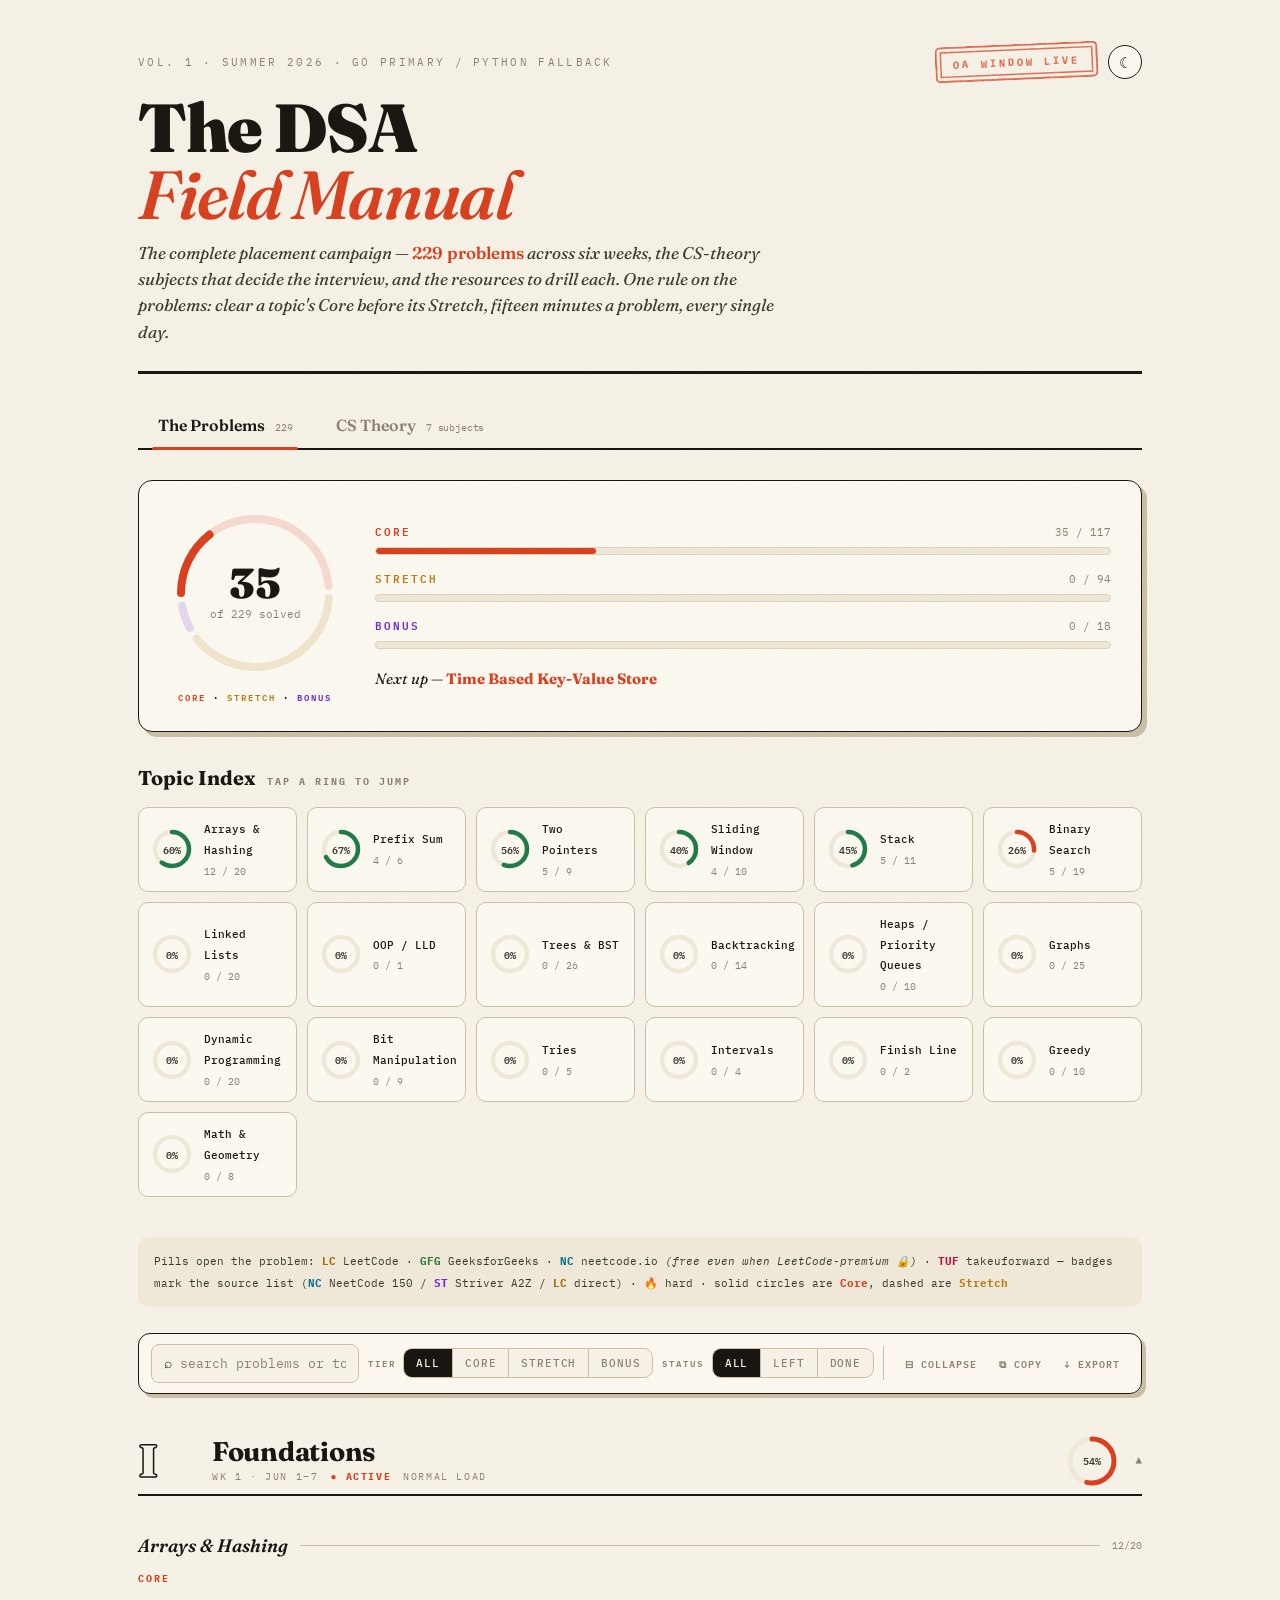
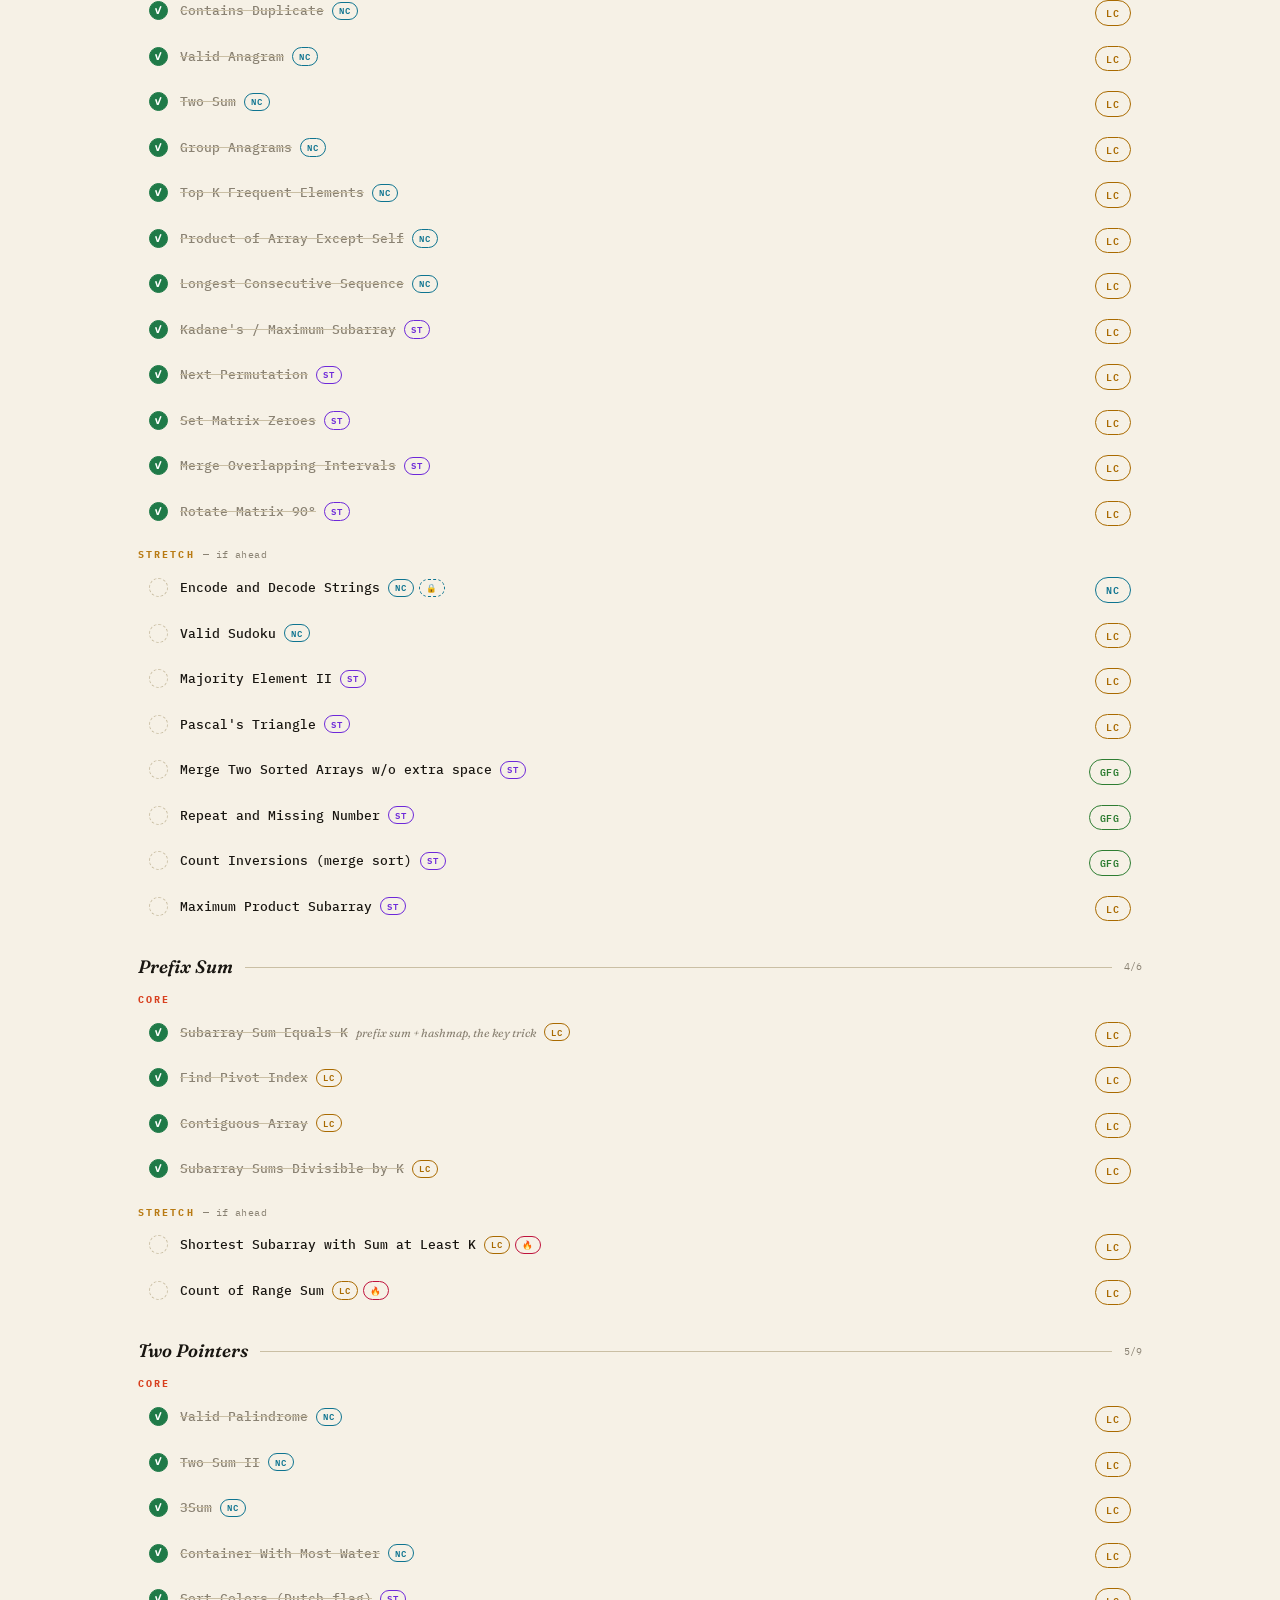
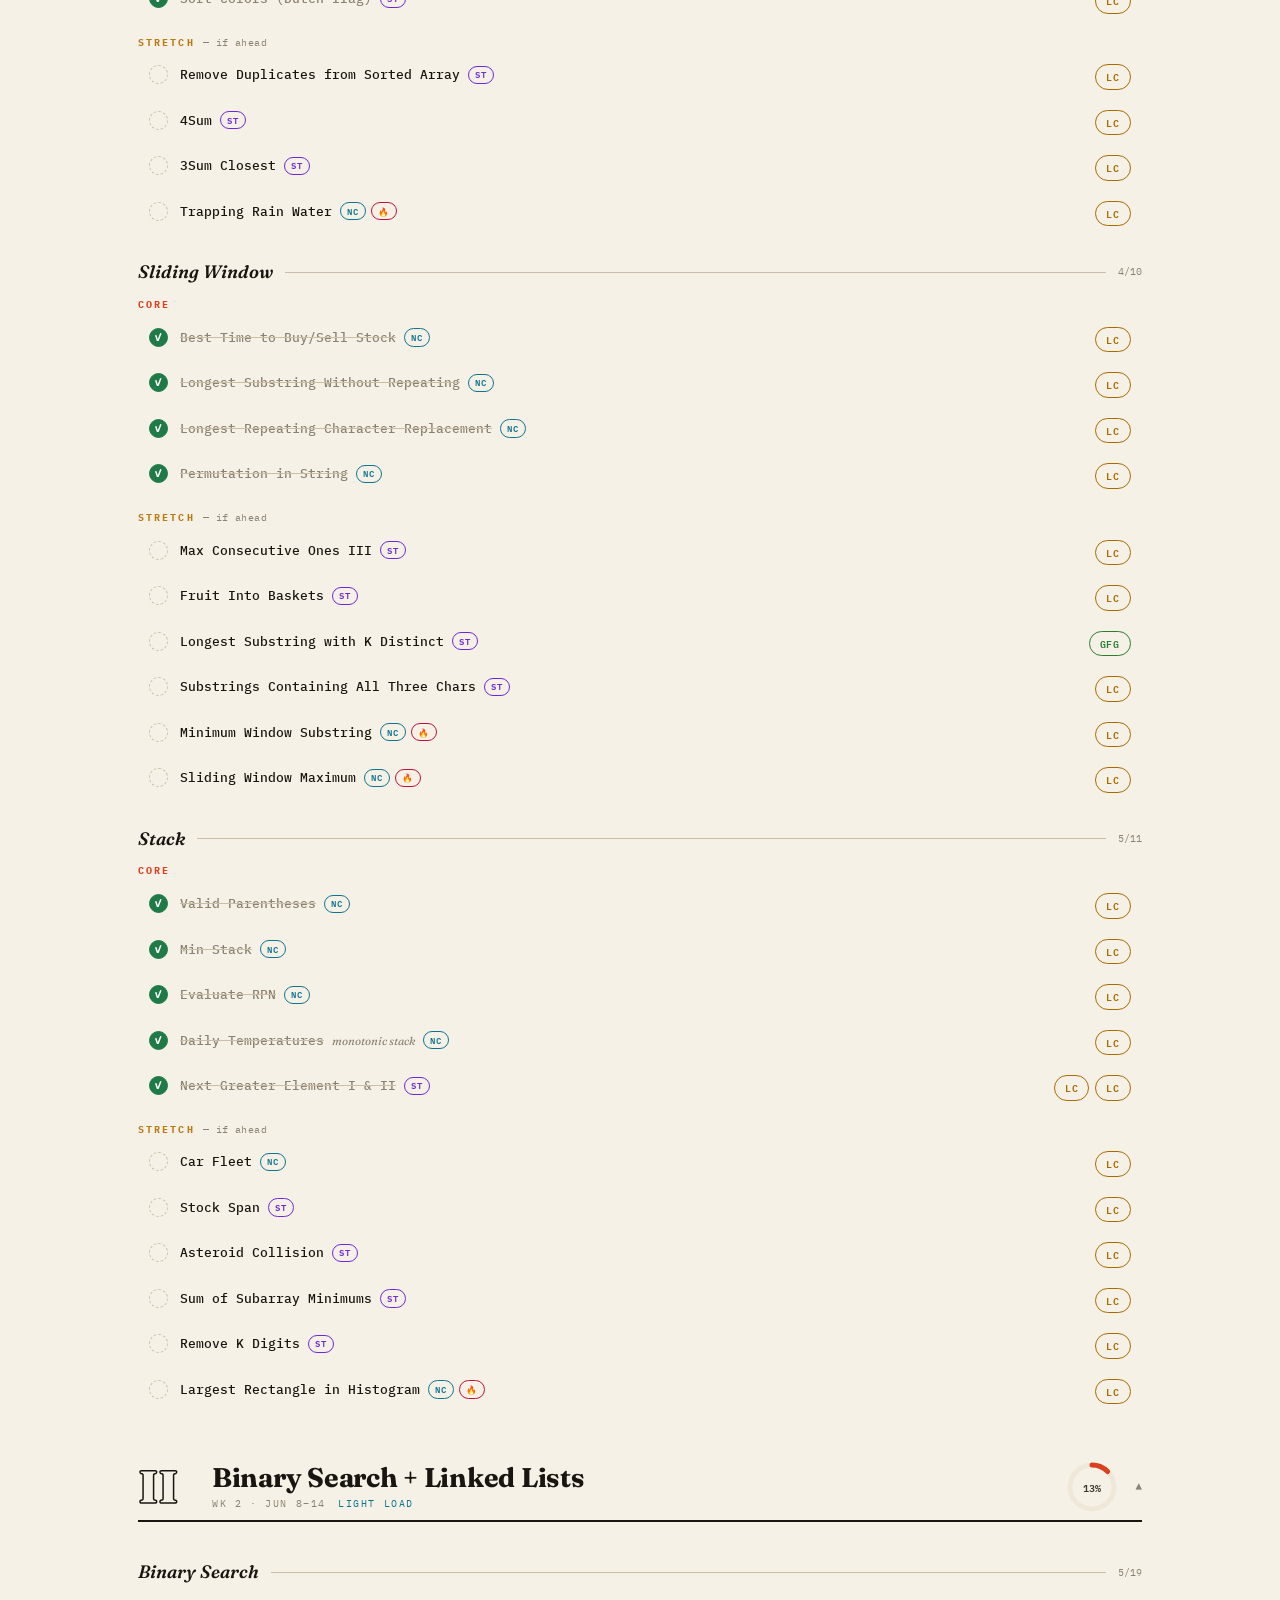
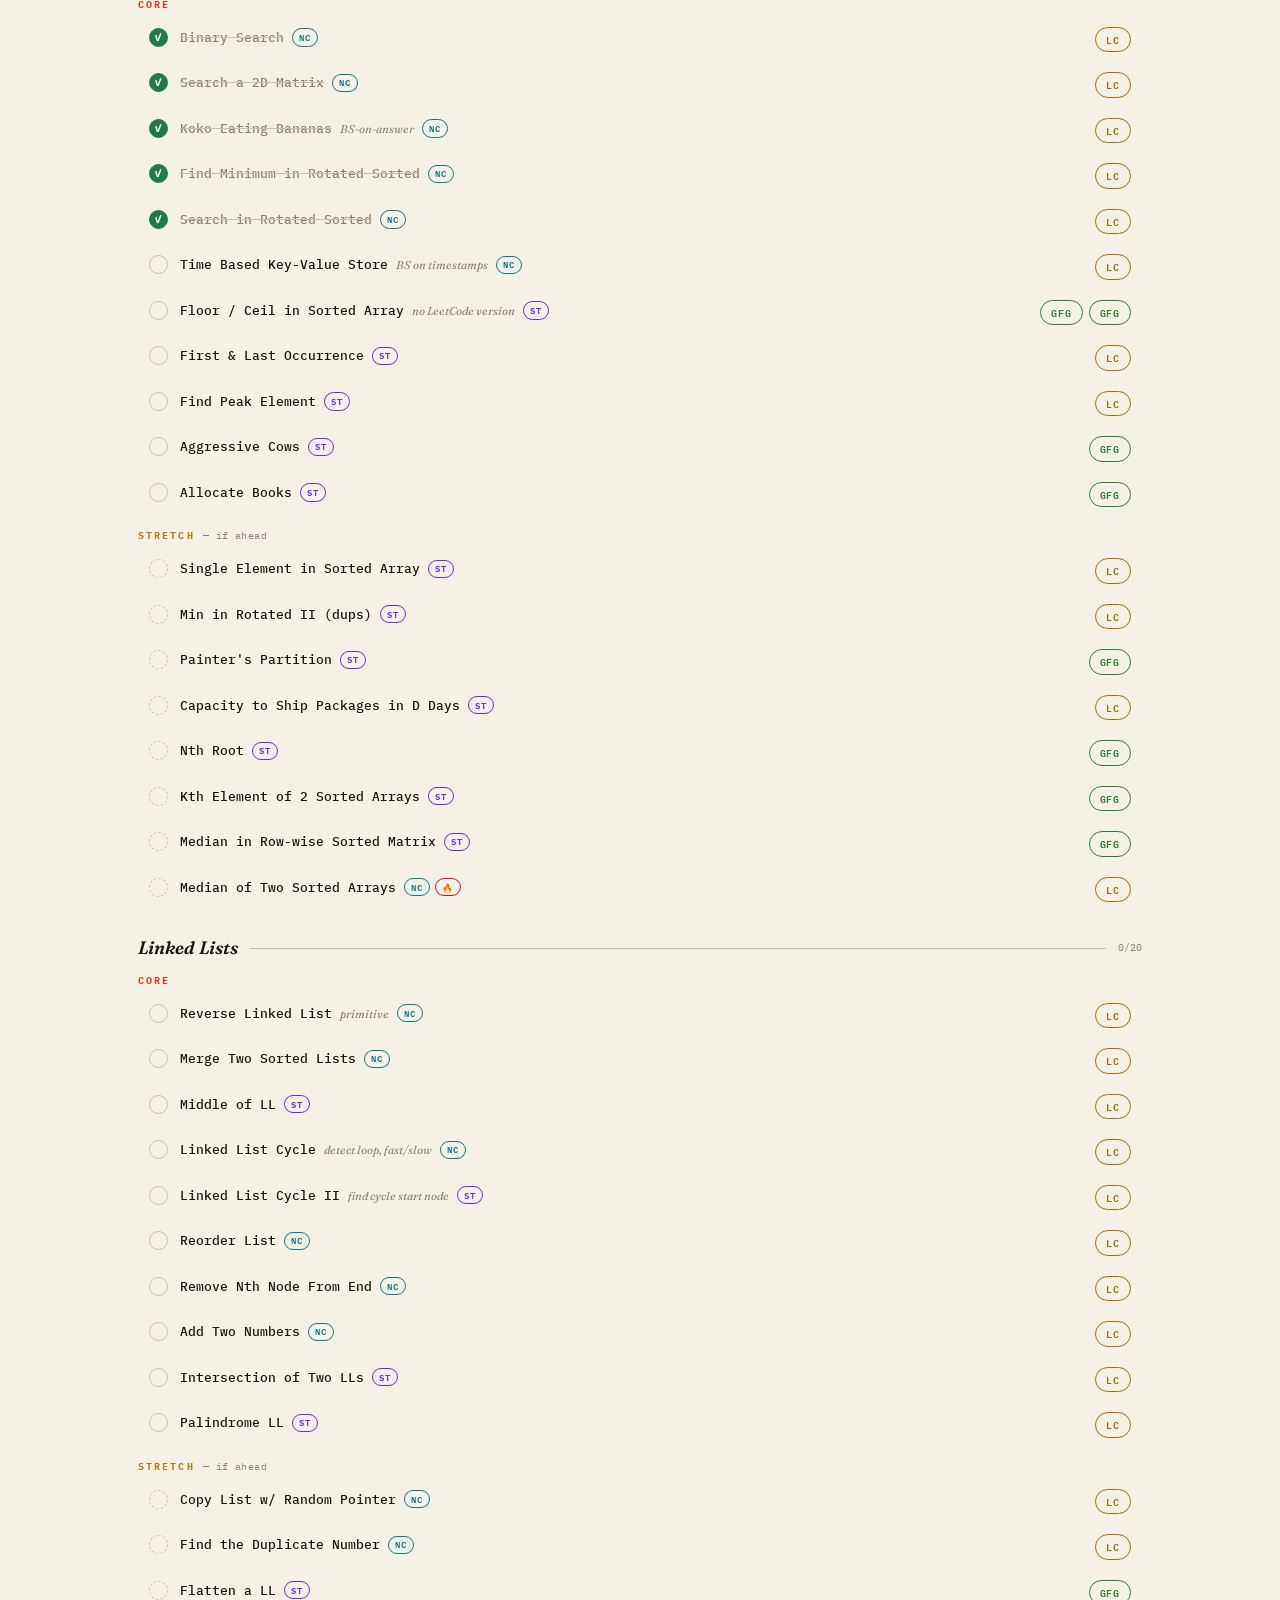
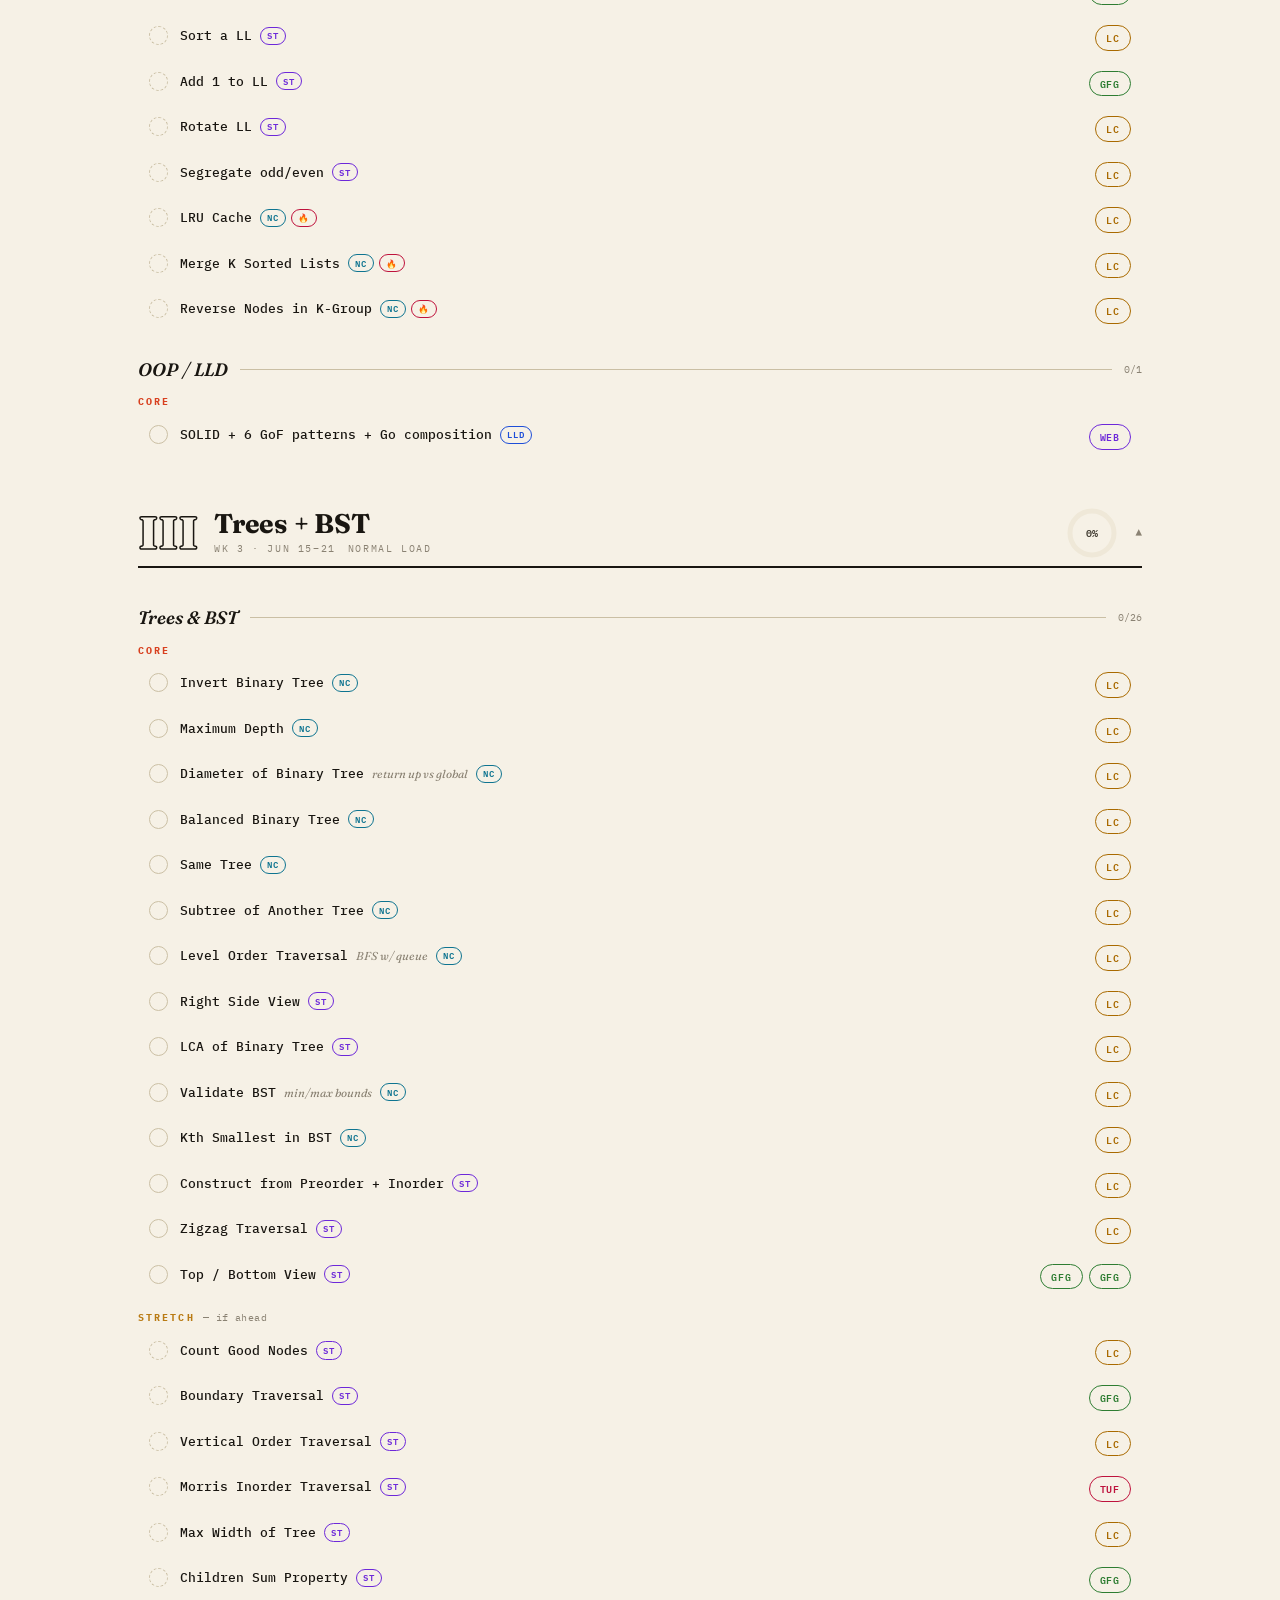
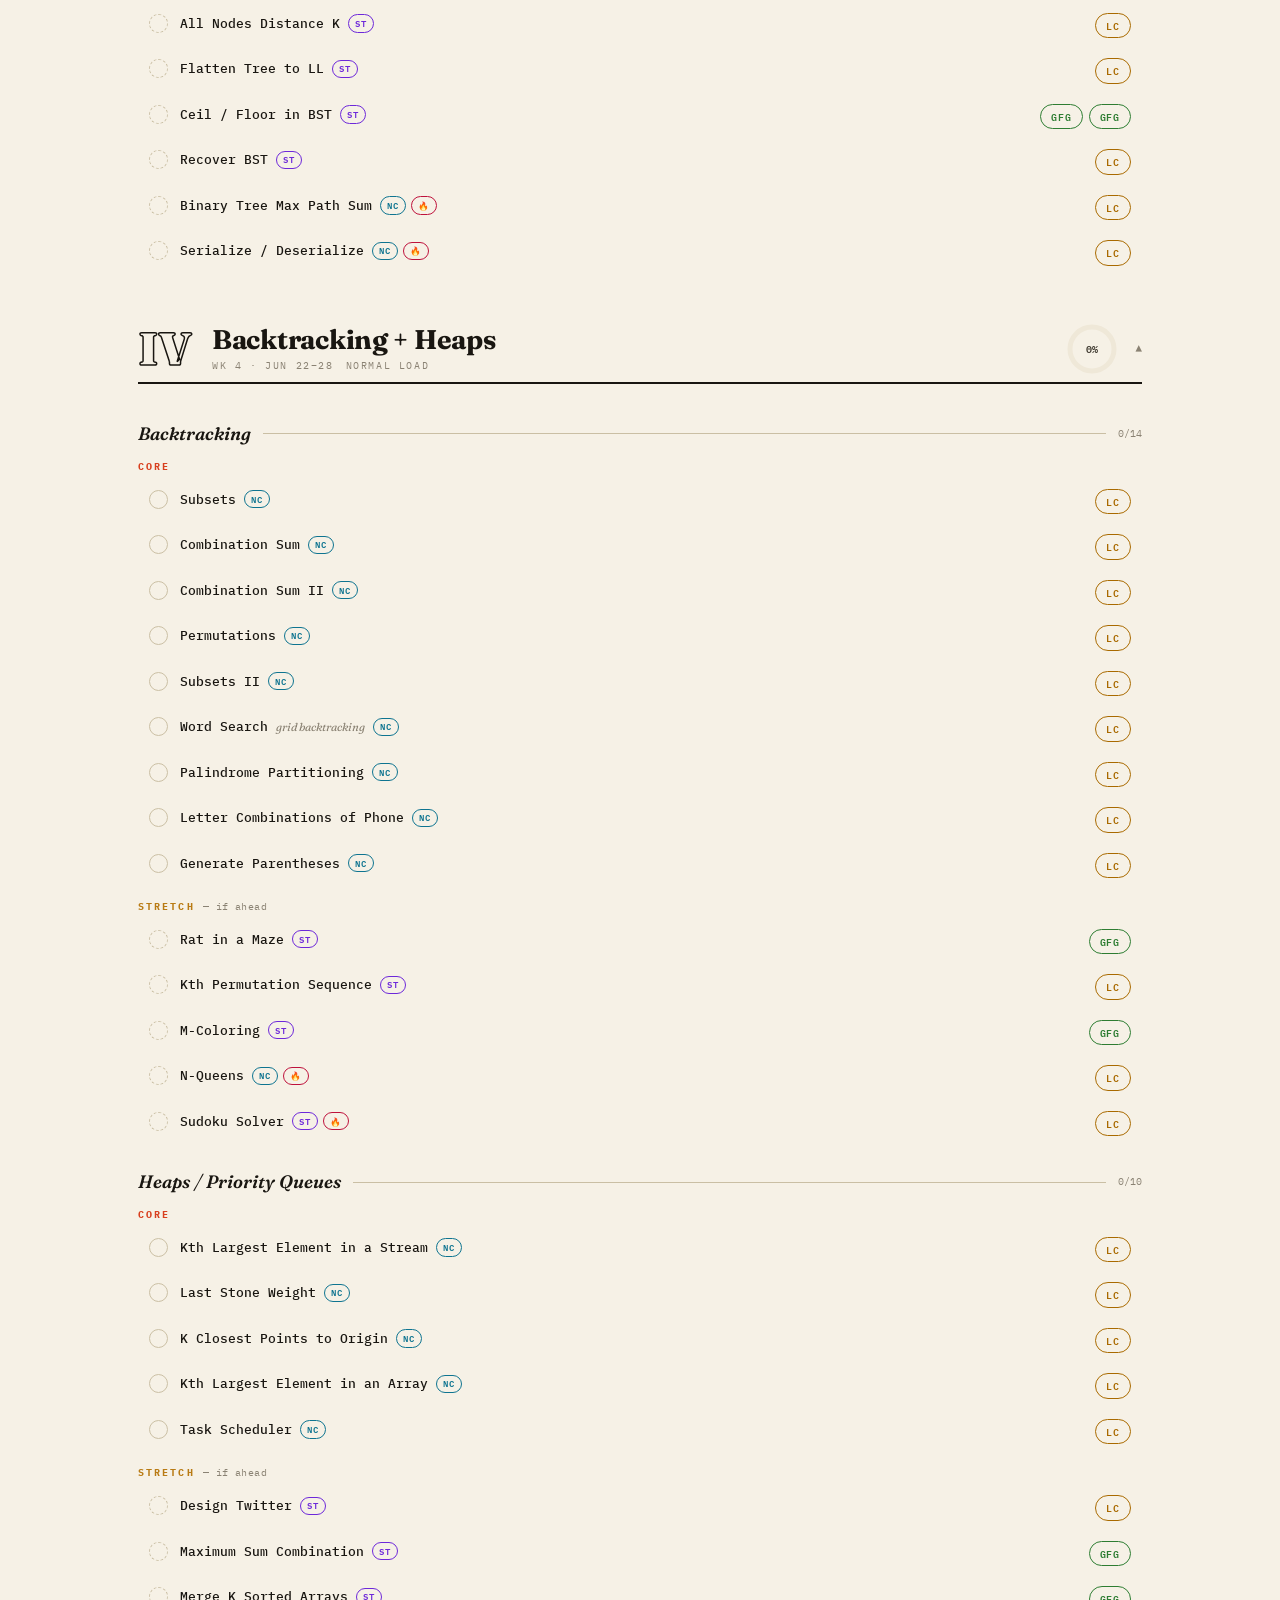
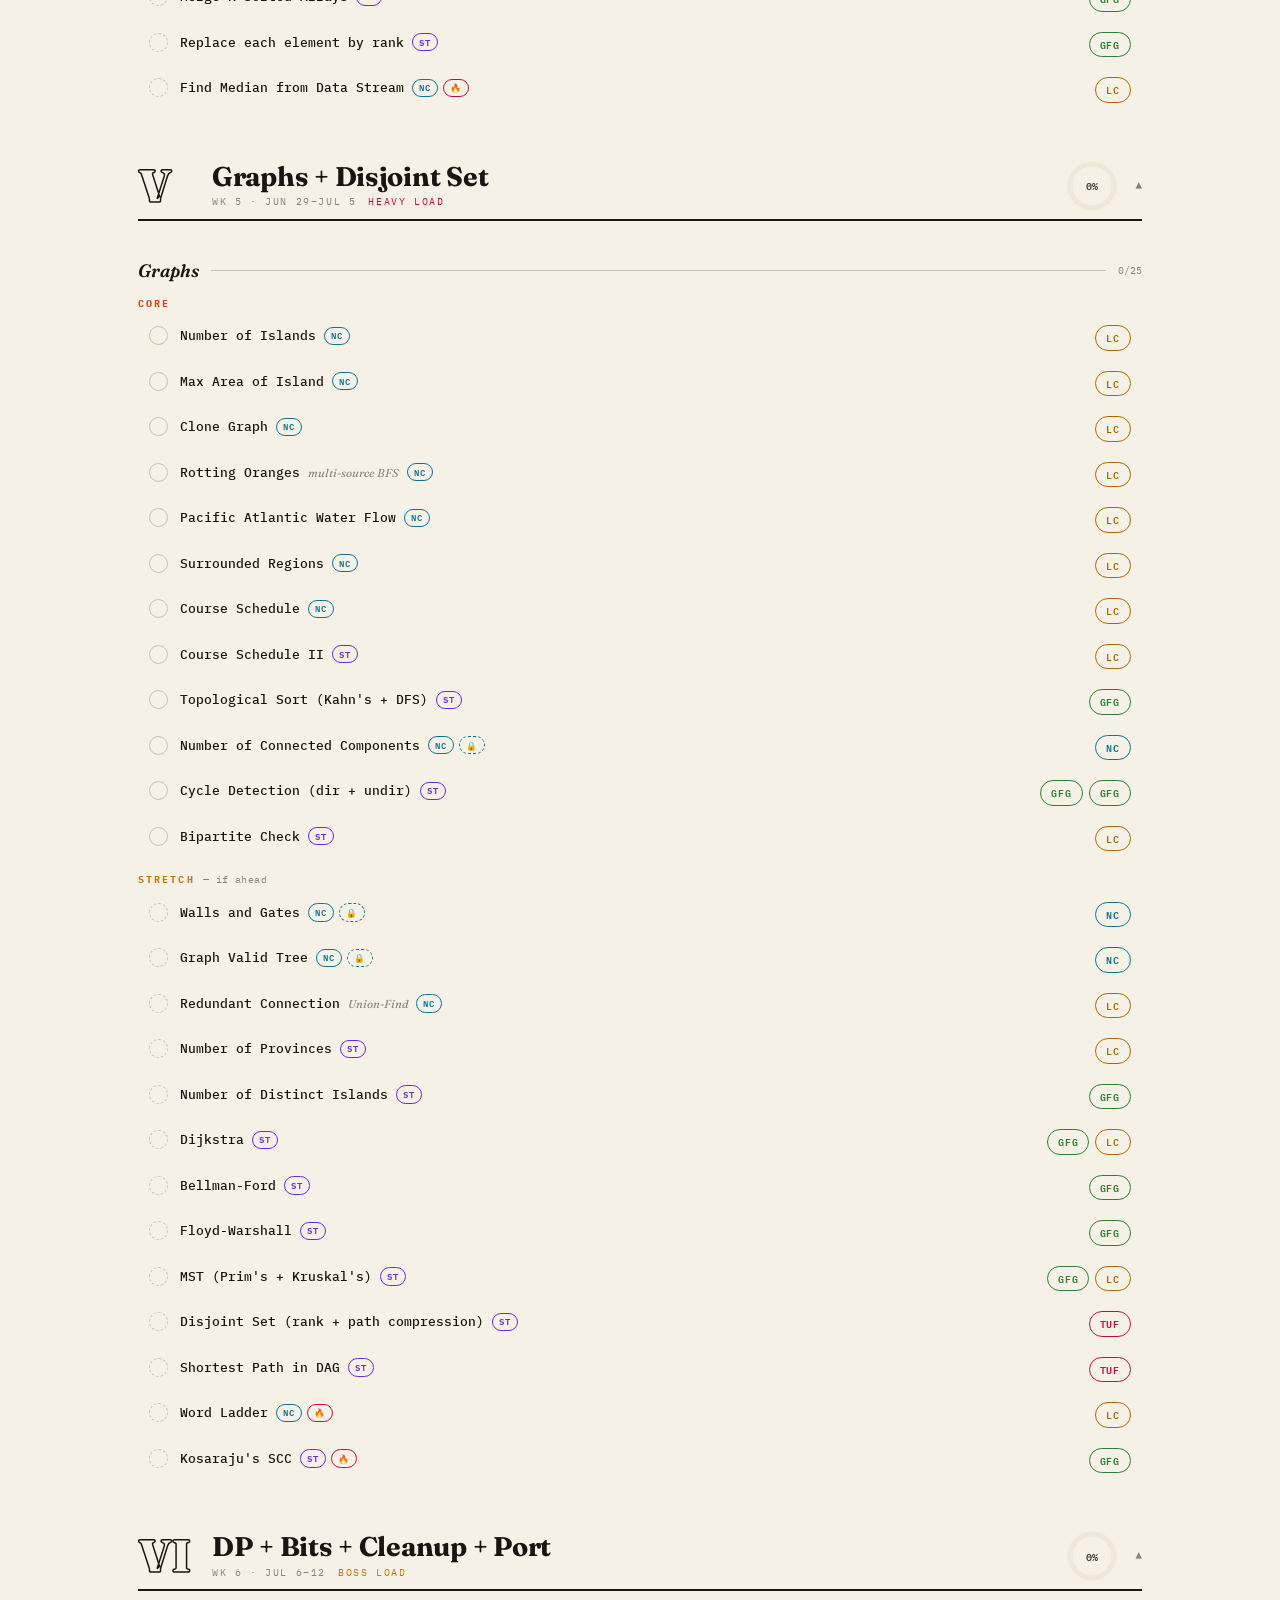
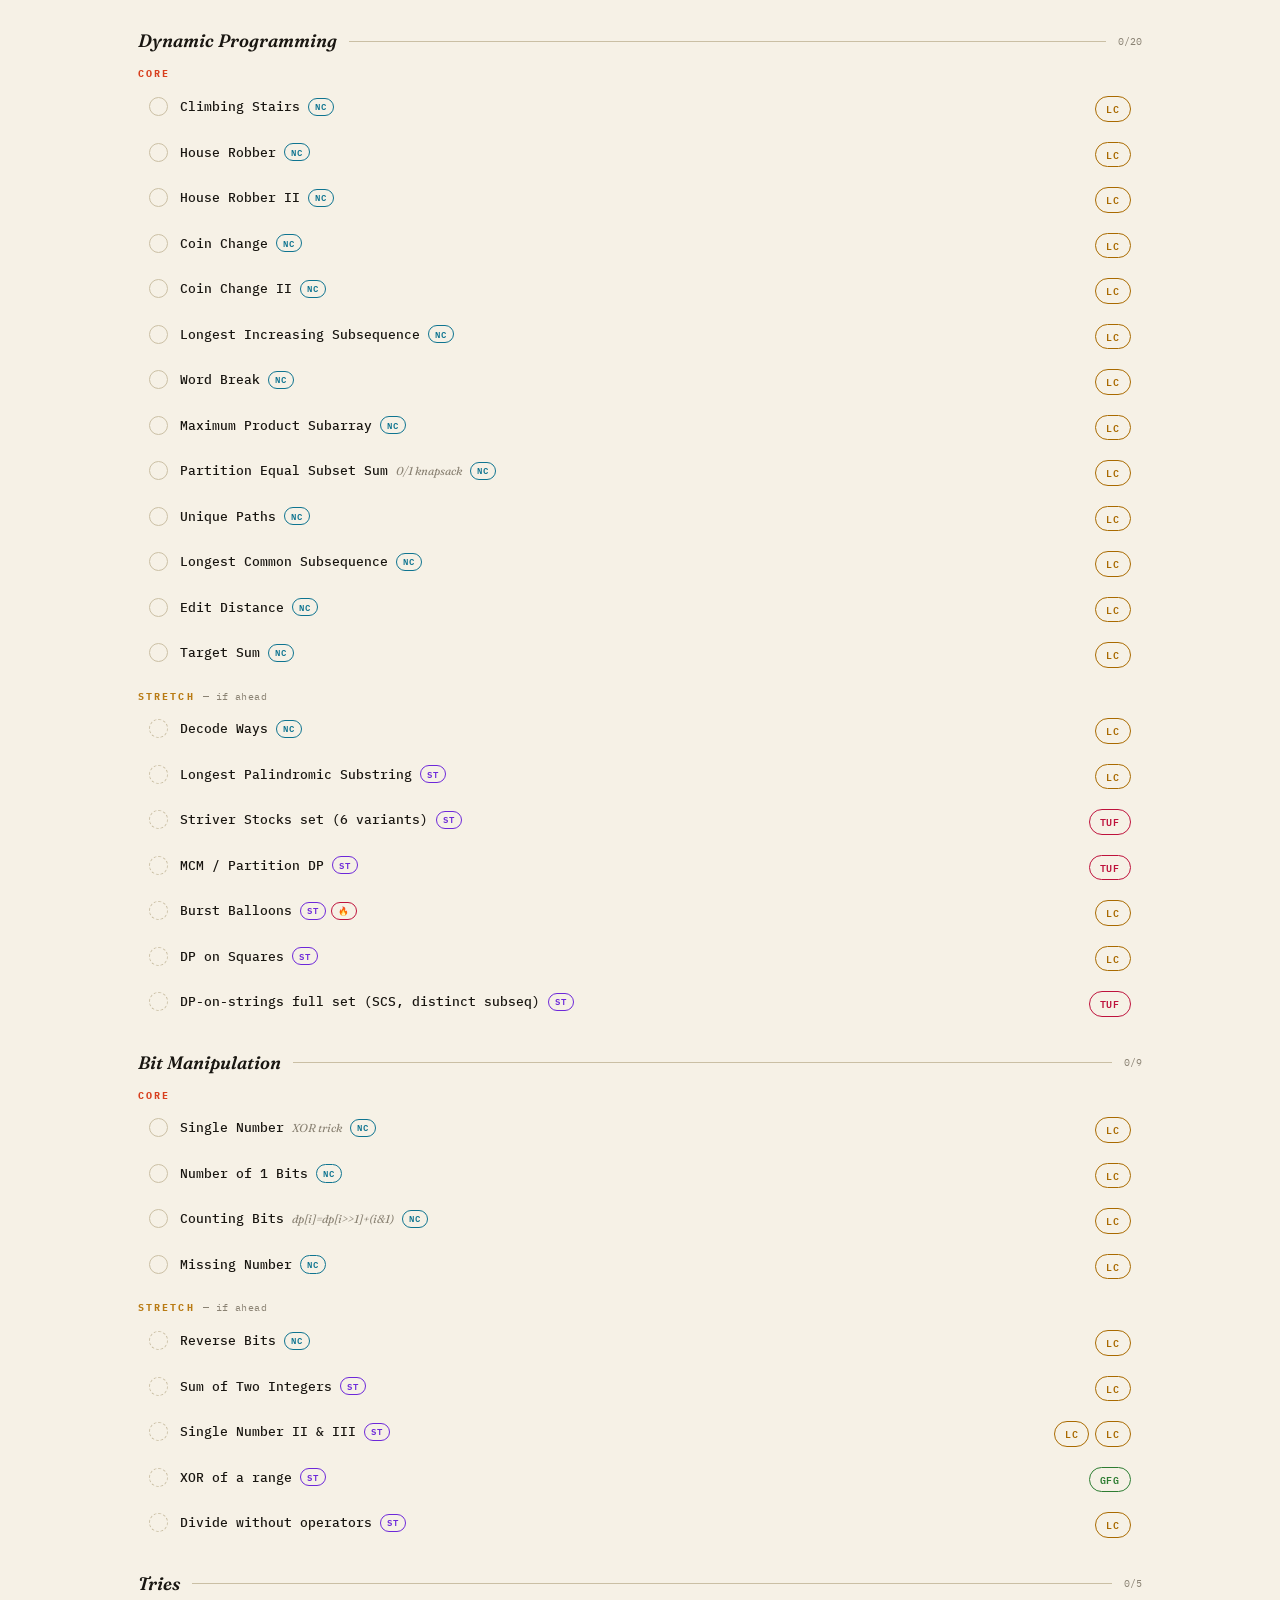
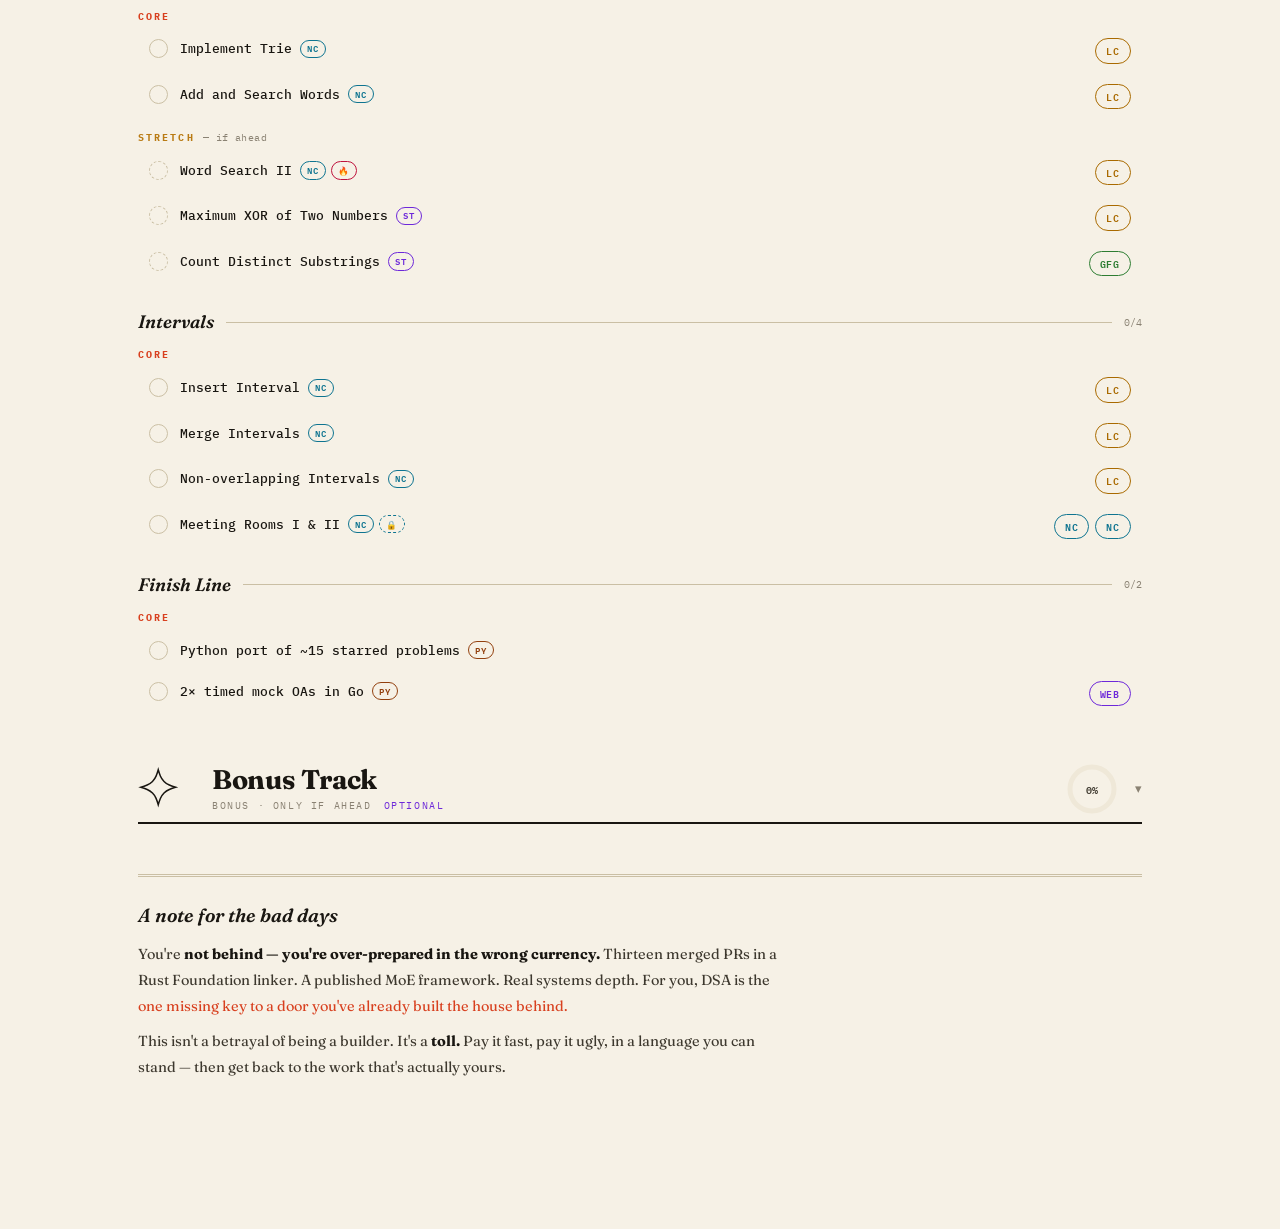
==== roadmap.html @ dca8f6d6 "add core cs concepts portion to roadmap" ====
<!DOCTYPE html>
<html lang="en">
<head>
<meta charset="UTF-8">
<meta name="viewport" content="width=device-width, initial-scale=1.0">
<title>The DSA Field Manual</title>
<link rel="preconnect" href="https://fonts.googleapis.com">
<link href="https://fonts.googleapis.com/css2?family=Fraunces:ital,opsz,wght@0,9..144,300;0,9..144,400;0,9..144,500;0,9..144,600;0,9..144,700;0,9..144,900;1,9..144,400;1,9..144,600&family=IBM+Plex+Mono:ital,wght@0,300;0,400;0,500;0,600;1,400&display=swap" rel="stylesheet">
<style>
:root{
  --paper:#f6f1e6; --paper2:#efe8d8; --card:#fbf8f0; --ink:#191611; --ink2:#3d382e; --faint:#8a8273; --hair:#ddd3bd; --hair2:#cabfa4;
  --verm:#d8401f; --verm-soft:#f6ddd4; --green:#1f7a48; --green-soft:#dcebe0; --amber:#b97b14; --amber-soft:#f3e6cc;
  --lc:#a96a00; --gfg:#2e7d32; --ncs:#0e7490; --tuf:#be123c; --web:#6d28d9; --lld:#1d4ed8; --py:#92400e;
  --rule:#191611; --glass:rgba(251,248,240,.92);
  --serif:'Fraunces',serif; --mono:'IBM Plex Mono',monospace;
}
html[data-theme="dark"]{
  --paper:#15120c; --paper2:#100d08; --card:#1c1812; --ink:#ece4d2; --ink2:#cdc4ae; --faint:#857c69; --hair:#332c1f; --hair2:#473e2c;
  --verm:#ff6b45; --verm-soft:#3a2018; --green:#4cbd80; --green-soft:#16301f; --amber:#e2a83e; --amber-soft:#332817;
  --lc:#ffb02e; --gfg:#6fcf73; --ncs:#4cc5f0; --tuf:#fb7185; --web:#b79bfc; --lld:#8db0ff; --py:#dca35e;
  --rule:#4a4131; --glass:rgba(21,18,12,.92);
}
html[data-theme="dark"] body::before{opacity:.3;
  background-image:url("data:image/svg+xml,%3Csvg xmlns='http://www.w3.org/2000/svg' width='140' height='140'%3E%3Cfilter id='n'%3E%3CfeTurbulence type='fractalNoise' baseFrequency='.9' numOctaves='2'/%3E%3C/filter%3E%3Crect width='140' height='140' filter='url(%23n)' opacity='.07' fill='white'/%3E%3C/svg%3E")}
html[data-theme="dark"] ::selection{background:var(--verm);color:#15120c}
html[data-theme="dark"] .band,html[data-theme="dark"] .toolbar{box-shadow:5px 5px 0 rgba(0,0,0,.45)}
html[data-theme="dark"] .tcard:hover{box-shadow:3px 3px 0 rgba(0,0,0,.45)}
html[data-theme="dark"] .lk:hover{box-shadow:2px 2px 0 rgba(0,0,0,.45)}
html[data-theme="dark"] .ch-num{color:var(--paper);-webkit-text-stroke:1.5px var(--ink2)}
.theme-anim,.theme-anim *{transition:background-color .25s ease,border-color .25s ease,color .25s ease,box-shadow .25s ease}
/* ── view tabs ── */
.tabs{display:flex;gap:4px;border-bottom:2px solid var(--rule);margin-bottom:30px;animation:fade .7s .05s ease both}
.tab{font-family:var(--serif);font-weight:600;font-size:16px;letter-spacing:-.01em;padding:11px 20px 13px;
  background:none;border:none;color:var(--faint);cursor:pointer;position:relative;transition:.15s;border-radius:8px 8px 0 0}
.tab:hover{color:var(--ink);background:var(--card)}
.tab.on{color:var(--ink)}
.tab.on::after{content:'';position:absolute;left:14px;right:14px;bottom:-2px;height:3px;background:var(--verm);border-radius:2px}
.tab .tcount{font-family:var(--mono);font-size:10px;color:var(--faint);margin-left:7px;font-weight:400}
.view{display:none}
.view.on{display:block;animation:fade .5s ease both}

/* ── theory section ── */
.th-intro{font-family:var(--serif);font-size:16px;line-height:1.7;color:var(--ink2);margin-bottom:8px}
.th-intro strong{color:var(--ink)} .th-intro .v{color:var(--verm)}
.th-callout{border-left:3px solid var(--verm);background:var(--verm-soft);padding:13px 18px;border-radius:0 8px 8px 0;
  margin:20px 0 30px;font-size:13px;line-height:1.65}
.th-callout b{color:var(--verm)}
.subj{border:1.5px solid var(--rule);border-radius:13px;background:var(--card);margin-bottom:16px;overflow:hidden;box-shadow:4px 4px 0 var(--hair2);animation:fade .55s ease both}
.subj summary{list-style:none;cursor:pointer;user-select:none;display:flex;align-items:center;gap:15px;padding:17px 20px;flex-wrap:wrap}
.subj summary::-webkit-details-marker{display:none}
.subj-rank{font-family:var(--serif);font-weight:900;font-size:30px;color:var(--paper);-webkit-text-stroke:1.4px var(--ink2);min-width:38px;flex-shrink:0}
.subj-mid{flex:1;min-width:160px}
.subj-name{font-family:var(--serif);font-weight:700;font-size:21px;letter-spacing:-.01em}
.subj-tag{font-size:9.5px;letter-spacing:.16em;text-transform:uppercase;color:var(--faint);margin-top:3px}
.tierpill{display:inline-block;font-size:8.5px;font-weight:700;letter-spacing:.12em;padding:3px 9px;border-radius:999px;text-transform:uppercase;flex-shrink:0}
.tp-core{background:var(--verm);color:#fff} .tp-role{background:var(--lld);color:#fff} .tp-thin{background:var(--hair2);color:var(--ink2)}
.subj-chev{font-size:13px;color:var(--faint);transition:transform .25s;flex-shrink:0}
details[open] .subj-chev{transform:rotate(180deg)}
.subj-body{border-top:1px solid var(--rule);padding:6px 22px 20px}
.blk{margin-top:18px}
.blk-h{font-family:var(--mono);font-size:10px;font-weight:700;letter-spacing:.18em;text-transform:uppercase;margin-bottom:9px;display:flex;align-items:center;gap:8px}
.blk-h.core{color:var(--verm)} .blk-h.role{color:var(--lld)} .blk-h.thin{color:var(--faint)} .blk-h.move{color:var(--green)}
.blk ul{list-style:none;display:flex;flex-direction:column;gap:7px}
.blk li{font-size:13px;line-height:1.55;padding-left:18px;position:relative;color:var(--ink)}
.blk li::before{content:'▸';position:absolute;left:0;color:var(--hair2)}
.blk li b{font-weight:600;color:var(--ink)}
.blk li i{font-style:italic;font-family:var(--serif);color:var(--ink2)}
.blk.movebox{background:var(--green-soft);border-radius:9px;padding:13px 16px}
.blk.movebox li::before{color:var(--green)}
/* resources */
.blk-h.res{color:var(--web)}
.reslist{display:flex;flex-direction:column;gap:8px}
.resitem{display:block;text-decoration:none;border:1px solid var(--hair2);border-radius:9px;padding:10px 13px;transition:.15s;background:var(--paper)}
.resitem:hover{border-color:var(--web);transform:translateX(2px);box-shadow:2px 2px 0 var(--hair2)}
.resitem.primary{border-color:var(--web);background:rgba(109,40,217,.05)}
.resitem .r-top{display:flex;align-items:baseline;gap:8px;flex-wrap:wrap}
.resitem .r-name{font-weight:600;font-size:12.5px;color:var(--ink)}
.resitem.primary .r-name{color:var(--web)}
.resitem .r-star{color:var(--web);font-size:11px;flex-shrink:0}
.resitem .r-arrow{margin-left:auto;color:var(--faint);font-size:11px;flex-shrink:0}
.resitem .r-note{font-size:11px;color:var(--ink2);font-style:italic;font-family:var(--serif);margin-top:3px;line-height:1.45}
.seqbox{border:1.5px dashed var(--hair2);border-radius:12px;padding:20px 22px;margin-top:8px}
.seqbox h4{font-family:var(--serif);font-weight:700;font-size:18px;margin-bottom:12px}
.seq{display:flex;flex-direction:column;gap:9px}
.seq-step{display:flex;gap:13px;align-items:baseline;font-size:13px;line-height:1.5}
.seq-n{font-family:var(--serif);font-weight:900;font-size:17px;color:var(--verm);min-width:26px;flex-shrink:0}
.seq-step b{font-weight:600}
.seq-step span{color:var(--faint);font-size:11px}
.prio{font-size:12.5px;line-height:1.9;background:var(--paper2);border-radius:10px;padding:14px 18px;margin-top:16px}
.prio code{background:var(--card);border:1px solid var(--hair2);padding:2px 7px;border-radius:5px;font-size:11px}
.modebtn{width:34px;height:34px;border-radius:50%;border:1.5px solid var(--rule);background:var(--card);color:var(--ink);
  cursor:pointer;font-size:15px;line-height:1;display:inline-flex;align-items:center;justify-content:center;
  transition:.18s;flex-shrink:0}
.modebtn:hover{transform:rotate(15deg) scale(1.08);background:var(--ink);color:var(--paper)}
*,*::before,*::after{box-sizing:border-box;margin:0;padding:0}
html{scroll-behavior:smooth}
body{background:var(--paper);color:var(--ink);font-family:var(--mono);font-size:13.5px;line-height:1.55}
body::before{content:'';position:fixed;inset:0;pointer-events:none;z-index:999;opacity:.5;
  background-image:url("data:image/svg+xml,%3Csvg xmlns='http://www.w3.org/2000/svg' width='140' height='140'%3E%3Cfilter id='n'%3E%3CfeTurbulence type='fractalNoise' baseFrequency='.9' numOctaves='2'/%3E%3C/filter%3E%3Crect width='140' height='140' filter='url(%23n)' opacity='.05'/%3E%3C/svg%3E")}
::selection{background:var(--verm);color:var(--paper)}
a{color:inherit}
.wrap{max-width:1060px;margin:0 auto;padding:44px 28px 140px}

/* ───────── masthead ───────── */
.masthead{border-bottom:3px solid var(--rule);padding-bottom:26px;margin-bottom:30px;animation:fade .7s ease both}
.kicker{display:flex;justify-content:space-between;align-items:center;font-size:10.5px;letter-spacing:.22em;
  text-transform:uppercase;color:var(--faint);margin-bottom:14px}
.kicker .stamp{border:2px solid var(--verm);color:var(--verm);padding:8px 16px;border-radius:5px;
  font-weight:700;letter-spacing:.2em;transform:rotate(-2.5deg);
  box-shadow:inset 0 0 0 3px var(--paper),inset 0 0 0 4.5px var(--verm);opacity:.94;
  -webkit-mask-image:url("data:image/svg+xml,%3Csvg xmlns='http://www.w3.org/2000/svg' width='220' height='70'%3E%3Cfilter id='r'%3E%3CfeTurbulence type='fractalNoise' baseFrequency='.35' numOctaves='3'/%3E%3CfeColorMatrix values='0 0 0 0 1 0 0 0 0 1 0 0 0 0 1 0 0 0 .55 .5'/%3E%3C/filter%3E%3Crect width='220' height='70' filter='url(%23r)'/%3E%3C/svg%3E");
  mask-image:url("data:image/svg+xml,%3Csvg xmlns='http://www.w3.org/2000/svg' width='220' height='70'%3E%3Cfilter id='r'%3E%3CfeTurbulence type='fractalNoise' baseFrequency='.35' numOctaves='3'/%3E%3CfeColorMatrix values='0 0 0 0 1 0 0 0 0 1 0 0 0 0 1 0 0 0 .55 .5'/%3E%3C/filter%3E%3Crect width='220' height='70' filter='url(%23r)'/%3E%3C/svg%3E");
  -webkit-mask-size:cover;mask-size:cover}
h1{font-family:var(--serif);font-weight:900;font-size:clamp(40px,7vw,68px);line-height:.98;letter-spacing:-.02em}
h1 .it{font-style:italic;font-weight:600;color:var(--verm)}
.dek{font-family:var(--serif);font-style:italic;font-size:17px;color:var(--ink2);margin-top:12px;max-width:640px;font-weight:400}
.dek b{font-style:normal;font-weight:600;color:var(--verm)}

/* ───────── dashboard band ───────── */
.band{display:grid;grid-template-columns:auto 1fr;gap:34px;align-items:center;background:var(--card);
  border:1.5px solid var(--rule);border-radius:14px;padding:26px 30px;margin-bottom:30px;
  box-shadow:5px 5px 0 var(--hair2);animation:fade .7s .08s ease both}
.bigring{position:relative;width:172px;height:172px;flex-shrink:0}
.bigring svg{transform:rotate(-90deg)}
.ringseg{fill:none;stroke-width:8;stroke-linecap:round}
.ringseg.track{opacity:.16}
.ringseg.fill{transition:stroke-dasharray .9s cubic-bezier(.22,1,.36,1)}
.br-center{position:absolute;inset:0;display:flex;flex-direction:column;align-items:center;justify-content:center}
.br-num{font-family:var(--serif);font-weight:900;font-size:42px;line-height:1;color:var(--ink)}
.br-den{font-size:11px;color:var(--faint);margin-top:2px}
.ringcol{display:flex;flex-direction:column;align-items:center;gap:12px}
.br-legend{font-size:9px;letter-spacing:.22em;font-weight:600}
.band-right{min-width:0}
.meters{display:flex;flex-direction:column;gap:14px;margin-bottom:18px}
.meter .m-top{display:flex;justify-content:space-between;align-items:baseline;font-size:11px;margin-bottom:6px}
.meter .m-name{letter-spacing:.18em;text-transform:uppercase;font-weight:600}
.meter .m-val{color:var(--faint)}
.meter .m-track{height:8px;background:var(--paper2);border-radius:99px;overflow:hidden;border:1px solid var(--hair)}
.meter .m-fill{height:100%;border-radius:99px;transition:width .9s cubic-bezier(.22,1,.36,1)}
.m-core .m-name{color:var(--verm)} .m-core .m-fill{background:var(--verm)}
.m-stretch .m-name{color:var(--amber)} .m-stretch .m-fill{background:var(--amber)}
.m-bonus .m-name{color:var(--web)} .m-bonus .m-fill{background:var(--web)}
.band-foot{display:flex;gap:22px;flex-wrap:wrap;align-items:center;font-size:11px;color:var(--faint)}
.band-foot .nextup b{color:var(--ink);font-weight:600}
.tchip{font-family:var(--serif);font-style:italic;font-size:15px;color:var(--ink)}
.tchip b{color:var(--verm);font-style:normal;font-weight:700}

/* ───────── topic index (TUF-style rings) ───────── */
.idx-title{font-family:var(--serif);font-weight:700;font-size:20px;margin:6px 0 14px;display:flex;align-items:baseline;gap:12px}
.idx-title small{font-family:var(--mono);font-size:10px;letter-spacing:.2em;color:var(--faint);text-transform:uppercase}
.idx{display:grid;grid-template-columns:repeat(auto-fill,minmax(150px,1fr));gap:10px;margin-bottom:40px;animation:fade .7s .14s ease both}
.tcard{display:flex;align-items:center;gap:11px;background:var(--card);border:1px solid var(--hair2);border-radius:10px;
  padding:10px 12px;text-decoration:none;transition:.18s;cursor:pointer}
.tcard:hover{border-color:var(--ink);transform:translateY(-2px);box-shadow:3px 3px 0 var(--hair2)}
.tring{position:relative;width:42px;height:42px;flex-shrink:0}
.tring svg{transform:rotate(-90deg)}
.tr-track{fill:none;stroke:var(--paper2);stroke-width:4.5}
.tr-arc{fill:none;stroke:var(--amber);stroke-width:4.5;stroke-linecap:round;transition:stroke-dashoffset .7s ease,stroke .4s ease}
.tr-pct{position:absolute;inset:0;display:flex;align-items:center;justify-content:center;font-size:9.5px;font-weight:600;color:var(--ink2)}
.tc-name{font-size:11px;font-weight:500;color:var(--ink);line-height:1.3}
.tc-count{font-size:9.5px;color:var(--faint);margin-top:2px}

/* ───────── toolbar ───────── */
.toolbar{position:sticky;top:14px;z-index:60;display:flex;gap:9px;align-items:center;flex-wrap:wrap;
  background:var(--glass);backdrop-filter:blur(10px);border:1.5px solid var(--rule);border-radius:12px;
  padding:10px 12px;margin-bottom:34px;box-shadow:4px 4px 0 var(--hair2);animation:fade .7s .2s ease both}
.search{flex:1;min-width:170px;display:flex;align-items:center;gap:8px;background:var(--paper);
  border:1px solid var(--hair2);border-radius:8px;padding:8px 12px}
.search input{background:none;border:none;outline:none;font-family:var(--mono);font-size:12.5px;color:var(--ink);width:100%}
.search input::placeholder{color:var(--faint)}
.ctl{display:flex;align-items:center;gap:8px}
.ctl-lab{font-size:8.5px;letter-spacing:.22em;text-transform:uppercase;color:var(--faint);font-weight:600}
.seg{display:inline-flex;border:1.5px solid var(--hair2);border-radius:9px;overflow:hidden;background:var(--paper)}
.chip{font-family:var(--mono);font-size:10.5px;letter-spacing:.08em;text-transform:uppercase;padding:7px 12px;
  border:none;background:transparent;color:var(--faint);cursor:pointer;transition:.15s;font-weight:500}
.chip+.chip{border-left:1px solid var(--hair2)}
.chip:hover{color:var(--ink);background:var(--paper2)}
.chip.on{background:var(--ink);color:var(--paper)}
.chip.on.c-verm{background:var(--verm);color:#fff}
.chip.on.c-amber{background:var(--amber);color:#fff}
.chip.on.c-web{background:var(--web);color:#fff}
.acts{margin-left:auto;display:flex;align-items:center;gap:4px;padding-left:12px;border-left:1.5px solid var(--hair2)}
.act{font-family:var(--mono);font-size:10px;letter-spacing:.1em;text-transform:uppercase;font-weight:600;
  background:none;border:none;color:var(--faint);cursor:pointer;padding:8px 9px;border-radius:7px;transition:.15s;white-space:nowrap}
.act:hover{color:var(--ink);background:var(--paper2)}

/* ───────── chapters ───────── */
.chapter{margin-bottom:40px;animation:fade .6s ease both;scroll-margin-top:110px}
.ch-head{display:flex;align-items:center;gap:16px;cursor:pointer;user-select:none;padding:6px 0;
  border-bottom:2px solid var(--rule);margin-bottom:4px;list-style:none}
.ch-head::-webkit-details-marker{display:none}
.ch-num{font-family:var(--serif);font-weight:900;font-size:46px;line-height:1;color:var(--paper);
  -webkit-text-stroke:1.5px var(--ink);letter-spacing:-.02em;flex-shrink:0;min-width:58px}
.ch-mid{flex:1;min-width:0}
.ch-title{font-family:var(--serif);font-weight:700;font-size:clamp(20px,3vw,27px);letter-spacing:-.01em;line-height:1.1}
.ch-sub{font-size:10px;letter-spacing:.16em;text-transform:uppercase;color:var(--faint);margin-top:3px;display:flex;gap:12px;flex-wrap:wrap}
.ch-sub .now{color:var(--verm);font-weight:700}
.ch-sub .load-light{color:var(--ncs)} .ch-sub .load-heavy{color:var(--tuf)} .ch-sub .load-boss{color:var(--amber)} .ch-sub .load-bonus{color:var(--web)}
.ch-ring{position:relative;width:54px;height:54px;flex-shrink:0}
.ch-ring svg{transform:rotate(-90deg)}
.chr-track{fill:none;stroke:var(--paper2);stroke-width:5}
.chr-arc{fill:none;stroke:var(--verm);stroke-linecap:round;stroke-width:5;transition:stroke-dashoffset .7s ease}
.chr-txt{position:absolute;inset:0;display:flex;align-items:center;justify-content:center;font-size:10px;font-weight:600;color:var(--ink2)}
.ch-chev{font-size:13px;color:var(--faint);transition:transform .25s}
details[open] .ch-chev{transform:rotate(180deg)}
.ch-body{padding-top:10px}

/* topics + rows */
.tp{margin:22px 0 4px;display:flex;align-items:center;gap:12px;scroll-margin-top:110px}
.tp-name{font-family:var(--serif);font-weight:600;font-size:18px;font-style:italic}
.tp-line{flex:1;height:1px;background:var(--hair2)}
.tp-mini{font-size:10px;color:var(--faint)}
.tierlab{font-size:9.5px;font-weight:700;letter-spacing:.22em;text-transform:uppercase;margin:12px 0 4px;display:flex;align-items:center;gap:8px}
.tierlab.core{color:var(--verm)} .tierlab.stretch{color:var(--amber)}
.tierlab .tl-note{color:var(--faint);font-weight:400;letter-spacing:.05em;text-transform:none}
.row{display:flex;align-items:flex-start;gap:12px;padding:9px 10px;border-radius:9px;cursor:pointer;
  border:1px solid transparent;transition:.15s}
.row:hover{background:var(--card);border-color:var(--hair2)}
.cir{width:19px;height:19px;border:1.7px solid var(--hair2);border-radius:50%;flex-shrink:0;margin-top:1px;
  display:flex;align-items:center;justify-content:center;transition:.18s;background:var(--paper)}
.row:hover .cir{border-color:var(--ink2)}
.row.stretch .cir{border-style:dashed}
.row.ck .cir{background:var(--green);border-color:var(--green)}
.row.ck.stretch .cir{background:var(--amber);border-color:var(--amber);border-style:solid}
.row.ck.bonus .cir{background:var(--web);border-color:var(--web)}
.row.ck .cir::after{content:'✓';color:#fff;font-size:11px;font-weight:700}
.row.ck .pname{color:var(--faint);text-decoration:line-through;text-decoration-color:var(--hair2)}
.pmain{flex:1;min-width:0}
.pname{font-size:13px;color:var(--ink);font-weight:500}
.pnote{color:var(--faint);font-size:11.5px;font-style:italic;font-family:var(--serif)}
.pbadges{display:inline-flex;gap:5px;margin-left:8px;vertical-align:1px}
.bdg{font-size:8.5px;font-weight:600;letter-spacing:.1em;padding:1.5px 6px;border-radius:999px;border:1px solid}
.b-NC{color:var(--ncs);border-color:var(--ncs)} .b-ST{color:var(--web);border-color:var(--web)}
.b-LC{color:var(--lc);border-color:var(--lc)} .b-LLD{color:var(--lld);border-color:var(--lld)} .b-PY{color:var(--py);border-color:var(--py)}
.b-fire{color:var(--tuf);border-color:var(--tuf)} .b-lock{color:var(--ncs);border-color:var(--ncs);border-style:dashed}
.plinks{display:flex;gap:6px;flex-shrink:0;flex-wrap:wrap;justify-content:flex-end;max-width:230px}
.lk{font-size:10px;font-weight:600;letter-spacing:.08em;text-decoration:none;padding:4px 10px;border-radius:999px;
  border:1.3px solid;transition:.15s;white-space:nowrap;background:var(--paper)}
.lk:hover{transform:translateY(-1.5px);box-shadow:2px 2px 0 var(--hair2)}
.lk-LC{color:var(--lc);border-color:var(--lc)} .lk-GFG{color:var(--gfg);border-color:var(--gfg)}
.lk-NC{color:var(--ncs);border-color:var(--ncs)} .lk-TUF{color:var(--tuf);border-color:var(--tuf)}
.lk-WEB{color:var(--web);border-color:var(--web)}
.hidden{display:none!important}

/* legend + footnote */
.legend{font-size:11px;color:var(--ink2);background:var(--paper2);border-radius:10px;padding:13px 16px;margin-bottom:26px;line-height:2;animation:fade .7s .26s ease both}
.legend b{font-weight:700}
.footnote{margin-top:46px;border-top:3px double var(--hair2);padding-top:24px}
.footnote h3{font-family:var(--serif);font-style:italic;font-weight:600;font-size:19px;margin-bottom:10px}
.footnote p{font-family:var(--serif);font-size:14.5px;line-height:1.8;color:var(--ink2);margin-bottom:9px;max-width:640px}
.footnote strong{color:var(--ink)} .footnote .v{color:var(--verm)}
@keyframes fade{from{opacity:0;transform:translateY(12px)}to{opacity:1;transform:translateY(0)}}

@media (max-width:760px){
  .wrap{padding:26px 16px 110px}
  .band{grid-template-columns:1fr;justify-items:center;text-align:center;gap:20px;padding:22px 16px}
  .band-right{width:100%}
  .meter .m-top{font-size:10px}
  .band-foot{justify-content:center}
  .ch-num{font-size:32px;min-width:42px}
  .ch-ring{width:46px;height:46px}
  .row{flex-wrap:wrap}
  .plinks{width:100%;justify-content:flex-start;margin-left:31px;max-width:none}
  .toolbar{position:static;box-shadow:none}
  .acts{margin-left:0;border-left:none;padding-left:0;width:100%;justify-content:flex-end}
}
</style>
</head>
<body>
<div class="wrap">

<header class="masthead">
  <div class="kicker">
    <span>Vol. 1 · Summer 2026 · Go primary / Python fallback</span>
    <span style="display:inline-flex;align-items:center;gap:10px">
      <span class="stamp" id="tmStamp">T–… TO OA WINDOW</span>
      <button class="modebtn" id="modeBtn" title="toggle dark mode" aria-label="toggle dark mode">☾</button>
    </span>
  </div>
  <h1>The DSA<br><span class="it">Field Manual</span></h1>
  <p class="dek">The complete placement campaign — <b>229 problems</b> across six weeks, the CS-theory subjects that decide the interview, and the resources to drill each. One rule on the problems: clear a topic's Core before its Stretch, fifteen minutes a problem, every single day.</p>
</header>

<nav class="tabs">
  <button class="tab on" data-view="probs">The Problems <span class="tcount">229</span></button>
  <button class="tab" data-view="theory">CS Theory <span class="tcount">7 subjects</span></button>
</nav>

<div class="view on" id="view-probs">
<section class="band">
  <div class="ringcol">
  <div class="bigring">
    <svg width="172" height="172" viewBox="0 0 172 172">
      <g id="ringSegs"></g>
    </svg>
    <div class="br-center">
      <div class="br-num" id="brNum">0</div>
      <div class="br-den" id="brDen">of 0 solved</div>
    </div>
  </div>
  <div class="br-legend"><span style="color:var(--verm)">CORE</span> · <span style="color:var(--amber)">STRETCH</span> · <span style="color:var(--web)">BONUS</span></div>
  </div>
  <div class="band-right">
    <div class="meters">
      <div class="meter m-core"><div class="m-top"><span class="m-name">Core</span><span class="m-val" id="mCore">0 / 0</span></div><div class="m-track"><div class="m-fill" id="fCore" style="width:0%"></div></div></div>
      <div class="meter m-stretch"><div class="m-top"><span class="m-name">Stretch</span><span class="m-val" id="mStr">0 / 0</span></div><div class="m-track"><div class="m-fill" id="fStr" style="width:0%"></div></div></div>
      <div class="meter m-bonus"><div class="m-top"><span class="m-name">Bonus</span><span class="m-val" id="mBon">0 / 0</span></div><div class="m-track"><div class="m-fill" id="fBon" style="width:0%"></div></div></div>
    </div>
    <div class="band-foot">
      <span class="tchip">Next up — <b id="nextUp">…</b></span>
    </div>
  </div>
</section>

<div class="idx-title">Topic Index <small>tap a ring to jump</small></div>
<nav class="idx" id="idx"></nav>

<div class="legend">
  Pills open the problem: <b style="color:var(--lc)">LC</b> LeetCode · <b style="color:var(--gfg)">GFG</b> GeeksforGeeks · <b style="color:var(--ncs)">NC</b> neetcode.io <i>(free even when LeetCode-premium 🔒)</i> · <b style="color:var(--tuf)">TUF</b> takeuforward — 
  badges mark the source list (<b style="color:var(--ncs)">NC</b> NeetCode 150 / <b style="color:var(--web)">ST</b> Striver A2Z / <b style="color:var(--lc)">LC</b> direct) · 🔥 hard · solid circles are <b style="color:var(--verm)">Core</b>, dashed are <b style="color:var(--amber)">Stretch</b>
</div>

<div class="toolbar">
  <div class="search">⌕<input id="q" type="text" placeholder="search problems or topics…"></div>
  <div class="ctl"><span class="ctl-lab">Tier</span>
    <div class="seg" id="tierChips">
      <button class="chip on" data-tier="all">All</button>
      <button class="chip c-verm" data-tier="core">Core</button>
      <button class="chip c-amber" data-tier="stretch">Stretch</button>
      <button class="chip c-web" data-tier="bonus">Bonus</button>
    </div>
  </div>
  <div class="ctl"><span class="ctl-lab">Status</span>
    <div class="seg" id="statusChips">
      <button class="chip on" data-st="all">All</button>
      <button class="chip" data-st="todo">Left</button>
      <button class="chip" data-st="done">Done</button>
    </div>
  </div>
  <div class="acts">
    <button class="act" id="toggleAll" title="collapse / expand all chapters">⊟ Collapse</button>
    <button class="act" id="copyMd" title="copy concise progress text (for AI chats)">⧉ Copy</button>
    <button class="act" id="exportMd" title="download progress as .md">↓ Export</button>
  </div>
</div>

<div id="chapters"></div>

<div class="footnote">
  <h3>A note for the bad days</h3>
  <p>You're <strong>not behind — you're over-prepared in the wrong currency.</strong> Thirteen merged PRs in a Rust Foundation linker. A published MoE framework. Real systems depth. For you, DSA is the <span class="v">one missing key to a door you've already built the house behind.</span></p>
  <p>This isn't a betrayal of being a builder. It's a <strong>toll.</strong> Pay it fast, pay it ugly, in a language you can stand — then get back to the work that's actually yours.</p>
</div>
</div><!-- /view-probs -->

<div class="view" id="view-theory">
  <p class="th-intro"><strong>DSA gets you past the OA. CS fundamentals get you through the interview.</strong> OAs are ~90% DSA plus a few MCQs; these subjects decide the <span class="v">technical rounds after</span>. So this is a <strong>second-phase priority</strong> — heavy from Jul 13 onward, not competing with the sprint now. The only fundamentals to touch before then are the OOP/LLD day already in Sprint 2.</p>
  <div class="th-callout"><b>Tiers:</b> &nbsp;<b style="color:var(--verm)">CORE</b> asked in almost every interview regardless of role — non-negotiable. &nbsp;·&nbsp; <b style="color:var(--lld)">ROLE</b> matters specifically for ML/AI or systems/AppSec — your differentiation. &nbsp;·&nbsp; <span style="color:var(--faint);font-weight:700">THIN</span> occasional MCQs — know headlines, don't go deep.</div>
  <details class="subj" open>
  <summary>
    <span class="subj-rank">1</span>
    <div class="subj-mid"><div class="subj-name">OOP &amp; Design</div><div class="subj-tag">Highest frequency · lowest effort · asked everywhere</div></div>
    <span class="tierpill tp-core">CORE</span>
    <span class="subj-chev">&#9662;</span>
  </summary>
  <div class="subj-body"><div class="blk"><div class="blk-h core">Core — must own</div><ul><li>The four pillars — <b>encapsulation, abstraction, inheritance, polymorphism</b> — each with a real code example, not a textbook definition.</li><li><b>Composition vs inheritance</b>, and why "favor composition." <i>You live this in Go, which has no inheritance — a strong honest answer.</i></li><li><b>SOLID</b> — each principle with a one-line "what breaks if you violate it."</li><li>Abstract class vs interface; when to use each.</li><li>Static vs dynamic (runtime) polymorphism; overloading vs overriding.</li></ul></div><div class="blk"><div class="blk-h core">Core design patterns — the 6 that get asked</div><ul><li><b>Singleton</b> (and why it's often an anti-pattern — good senior signal).</li><li><b>Factory / Factory Method.</b></li><li><b>Observer.</b>  ·  <b>Strategy.</b>  ·  <b>Decorator.</b>  ·  <b>Adapter.</b></li></ul></div><div class="blk"><div class="blk-h role">Role — ML / systems</div><ul><li>How OOP maps to Go's composition + interfaces (defend Go's lack of inheritance — easy win).</li><li>Dependency injection in practice.</li></ul></div><div class="blk"><div class="blk-h thin">Thin</div><ul><li>Remaining GoF patterns — recognize the names, don't memorize.</li></ul></div><div class="blk movebox"><div class="blk-h move">Prep move</div><ul><li>Already a line item in DSA Sprint 2. One focused day. Resource: refactoring.guru for patterns.</li></ul></div><div class="blk"><div class="blk-h res">Resources — ★ = start here</div><div class="reslist"><a class="resitem primary" href="https://github.com/ashishps1/awesome-low-level-design" target="_blank" rel="noopener"><span class="r-top"><span class="r-star">★</span><span class="r-name">AlgoMaster LLD · ashishps1/awesome-low-level-design</span><span class="r-arrow">↗</span></span><span class="r-note">The single best free LLD/OOP repo — pillars, SOLID, patterns, UML, machine-coding problems with code</span></a><a class="resitem" href="https://refactoring.guru/design-patterns" target="_blank" rel="noopener"><span class="r-top"><span class="r-name">Refactoring.guru — Design Patterns</span><span class="r-arrow">↗</span></span><span class="r-note">The clearest pattern explanations anywhere; read the 6 core ones, skim the rest</span></a><a class="resitem" href="https://www.youtube.com/results?search_query=love+babbar+oops+one+shot" target="_blank" rel="noopener"><span class="r-top"><span class="r-name">Love Babbar OOP one-shot (YouTube)</span><span class="r-arrow">↗</span></span><span class="r-note">Single-video pillars refresher in Hindi/Hinglish; good for a fast pass</span></a><a class="resitem" href="https://github.com/kumaransg/LLD" target="_blank" rel="noopener"><span class="r-top"><span class="r-name">kumaransg/LLD — machine-coding problems</span><span class="r-arrow">↗</span></span><span class="r-note">Practice the 90-min machine-coding round (Flipkart/Navi style) if product startups are in your list</span></a></div></div></div>
</details><details class="subj">
  <summary>
    <span class="subj-rank">2</span>
    <div class="subj-mid"><div class="subj-name">DBMS</div><div class="subj-tag">Double-counts — OA MCQs/SQL + interview concepts · for ML this beats networking</div></div>
    <span class="tierpill tp-core">CORE</span>
    <span class="subj-chev">&#9662;</span>
  </summary>
  <div class="subj-body"><div class="blk"><div class="blk-h core">Core — must own</div><ul><li><b>Normalization</b> — 1NF→BCNF, and actually normalize a given table, not recite. The single most-asked DBMS topic. Trade-off: normalize for integrity, denormalize for read speed.</li><li><b>SQL fluency</b> — joins (inner/outer/self), GROUP BY + HAVING, subqueries, window functions, RANK/DENSE_RANK/ROW_NUMBER. <i>Drillable like DSA — practice on LeetCode SQL / HackerRank.</i></li><li><b>Indexing</b> — B-tree vs hash, clustered vs non-clustered, why an index speeds reads &amp; slows writes, when it's useless (low cardinality, leading-wildcard LIKE).</li><li><b>Transactions &amp; ACID</b> — each letter with a concrete failure it prevents.</li><li><b>Isolation levels</b> — read-uncommitted → serializable, and the anomalies each allows (dirty / non-repeatable / phantom reads).</li><li><b>Joins under the hood</b> — nested-loop vs hash vs merge join.</li><li><b>ER modeling</b> — entities, relationships, cardinality; word problem → schema.</li></ul></div><div class="blk"><div class="blk-h role">Role — ML track</div><ul><li>SQL vs NoSQL trade-offs; when document / columnar / key-value wins.</li><li>OLAP vs OLTP, warehouse vs lake (ML data pipelines).</li><li>CAP theorem — pick-two framing and why it's a simplification.</li></ul></div><div class="blk"><div class="blk-h thin">Thin</div><ul><li>Relational algebra notation; deep query-optimizer internals.</li></ul></div><div class="blk movebox"><div class="blk-h move">Prep move</div><ul><li>SQL = mini-DSA drill. Normalization + transactions + indexing = the conceptual core. ~3–4 focused days.</li></ul></div><div class="blk"><div class="blk-h res">Resources — ★ = start here</div><div class="reslist"><a class="resitem primary" href="https://www.youtube.com/results?search_query=love+babbar+dbms+one+shot+placement" target="_blank" rel="noopener"><span class="r-top"><span class="r-star">★</span><span class="r-name">Love Babbar — Complete DBMS one-shot (CodeHelp)</span><span class="r-arrow">↗</span></span><span class="r-note">Placement-tuned single video w/ notes — architecture → normalization → transactions → sharding</span></a><a class="resitem primary" href="https://leetcode.com/studyplan/top-sql-50/" target="_blank" rel="noopener"><span class="r-top"><span class="r-star">★</span><span class="r-name">LeetCode SQL 50 / Database study plan</span><span class="r-arrow">↗</span></span><span class="r-note">Drill SQL like DSA — joins, windows, aggregates; the OA-relevant half</span></a><a class="resitem" href="https://www.youtube.com/playlist?list=PLxCzCOWd7aiFAN6I8CuViBuCdJgiOkT2Y" target="_blank" rel="noopener"><span class="r-top"><span class="r-name">Gate Smashers — DBMS playlist</span><span class="r-arrow">↗</span></span><span class="r-note">Deepest free conceptual coverage; use for normalization + isolation levels + indexing</span></a><a class="resitem" href="https://www.hackerrank.com/domains/sql" target="_blank" rel="noopener"><span class="r-top"><span class="r-name">HackerRank SQL track</span><span class="r-arrow">↗</span></span><span class="r-note">Alternative SQL drilling ground with a gentle ramp</span></a></div></div></div>
</details><details class="subj">
  <summary>
    <span class="subj-rank">3</span>
    <div class="subj-mid"><div class="subj-name">Operating Systems</div><div class="subj-tag">Universal · ROLE-heavy for systems/AppSec · you have a Silberschatz base</div></div>
    <span class="tierpill tp-core">CORE</span>
    <span class="subj-chev">&#9662;</span>
  </summary>
  <div class="subj-body"><div class="blk"><div class="blk-h core">Core — must own</div><ul><li><b>Process vs thread</b> — address space, what's shared, context-switch cost. The most-asked OS question, period.</li><li><b>Concurrency &amp; synchronization</b> — race conditions, critical section, mutex vs semaphore, monitors. Spot a race in code.</li><li><b>Deadlock</b> — four Coffman conditions, prevention vs avoidance vs detection, Banker's algorithm conceptually.</li><li><b>CPU scheduling</b> — FCFS, SJF, Round Robin, priority, MLFQ; compute avg waiting/turnaround on a workload (common numeric).</li><li><b>Memory management</b> — paging, segmentation, virtual memory, page faults, TLB.</li><li><b>Page replacement</b> — FIFO, LRU, Optimal; Belady's anomaly. Often "how many page faults for this reference string?"</li><li><b>Classic problems</b> — producer-consumer, readers-writers, dining philosophers.</li></ul></div><div class="blk"><div class="blk-h role">Role — systems / AppSec</div><ul><li>System calls, user vs kernel mode, mode switch vs context switch.</li><li><b>Process memory layout</b> (stack/heap/data/text) — directly relevant to your security / CTF / exploitation work.</li><li>File systems — inodes, path resolution (your Linux depth helps).</li><li>fork / exec / wait, zombie &amp; orphan processes, copy-on-write.</li></ul></div><div class="blk"><div class="blk-h thin">Thin</div><ul><li>Disk scheduling (SCAN / C-SCAN) — names only; RAID levels.</li></ul></div><div class="blk movebox"><div class="blk-h move">Prep move</div><ul><li>You have a real base. Refresh scheduling + page-replacement numerics (free points), make concurrency explanations crisp. ~3 days.</li></ul></div><div class="blk"><div class="blk-h res">Resources — ★ = start here</div><div class="reslist"><a class="resitem primary" href="https://www.youtube.com/playlist?list=PLxCzCOWd7aiGz9donHRrE9I3Mwn6XdP8p" target="_blank" rel="noopener"><span class="r-top"><span class="r-star">★</span><span class="r-name">Gate Smashers — OS playlist</span><span class="r-arrow">↗</span></span><span class="r-note">Best free OS coverage for interviews; scheduling + deadlock + paging numerics are gold</span></a><a class="resitem" href="https://pages.cs.wisc.edu/~remzi/OSTEP/" target="_blank" rel="noopener"><span class="r-top"><span class="r-name">OSTEP — Operating Systems: Three Easy Pieces (free book)</span><span class="r-arrow">↗</span></span><span class="r-note">The best OS book, free online; you have Silberschatz base, dip here for depth on concurrency/VM</span></a><a class="resitem" href="https://www.youtube.com/results?search_query=love+babbar+operating+system+one+shot" target="_blank" rel="noopener"><span class="r-top"><span class="r-name">Love Babbar OS one-shot</span><span class="r-arrow">↗</span></span><span class="r-note">Fast pre-interview revision pass</span></a></div></div></div>
</details><details class="subj" open>
  <summary>
    <span class="subj-rank">4</span>
    <div class="subj-mid"><div class="subj-name">System Design &amp; ML System Design</div><div class="subj-tag">The real differentiator for your primary track — where most candidates are weak</div></div>
    <span class="tierpill tp-role">ROLE</span>
    <span class="subj-chev">&#9662;</span>
  </summary>
  <div class="subj-body"><div class="blk"><div class="blk-h core">Core vocabulary — everyone needs</div><ul><li>Scalability (vertical vs horizontal), load balancing, <b>caching</b> (where, eviction, invalidation).</li><li>DB sharding &amp; replication, read replicas, leader-follower.</li><li>CAP theorem &amp; consistency models (strong vs eventual).</li><li>Message queues / pub-sub, async decoupling.</li><li>API design — REST, idempotency, rate limiting.</li><li>Back-of-envelope estimation (QPS, storage, bandwidth).</li><li>Warm-ups: design a URL shortener, rate limiter, pastebin.</li></ul></div><div class="blk"><div class="blk-h role">ML System Design — your edge, prioritize</div><ul><li>The flow interviewers want: <b>clarify → frame as ML → data → features → model → training → evaluation → serving → monitoring.</b></li><li>Framing a business problem as an ML problem (heavily tested).</li><li>Data collection, labeling, train/val/test splits, leakage.</li><li>Feature engineering &amp; feature stores.</li><li>Offline vs online metrics; how you'd measure success.</li><li>Serving — batch vs real-time inference, latency/cost/accuracy trade-offs.</li><li><b>Production realities</b> — concept drift, monitoring, feedback loops, retraining, A/B tests. <i>Your DL_MoE parameter-efficiency work is a genuine asset here.</i></li><li>Practice prompts: recommendation system, feed ranking, fraud detection, search ranking, ETA.</li></ul></div><div class="blk movebox"><div class="blk-h move">Prep move</div><ul><li>This is a talking skill — practice out loud with a framework (RESHADED for general; clarify→frame→data→model→serve→monitor for ML). Watch 3–4 worked ML-design videos, then mock. Late-stage, high leverage.</li></ul></div><div class="blk"><div class="blk-h res">Resources — ★ = start here</div><div class="reslist"><a class="resitem primary" href="https://github.com/donnemartin/system-design-primer" target="_blank" rel="noopener"><span class="r-top"><span class="r-star">★</span><span class="r-name">donnemartin/system-design-primer</span><span class="r-arrow">↗</span></span><span class="r-note">THE canonical free system-design resource — scalability, CAP, building blocks, worked problems, Anki cards</span></a><a class="resitem primary" href="https://github.com/chiphuyen/machine-learning-systems-design" target="_blank" rel="noopener"><span class="r-top"><span class="r-star">★</span><span class="r-name">chiphuyen/machine-learning-systems-design</span><span class="r-arrow">↗</span></span><span class="r-note">Chip Huyen's free ML-design guide — data/training/deployment/monitoring; fills the gap classic primers miss</span></a><a class="resitem primary" href="https://www.oreilly.com/library/view/designing-machine-learning/9781098107956/" target="_blank" rel="noopener"><span class="r-top"><span class="r-star">★</span><span class="r-name">Designing ML Systems — Chip Huyen (book)</span><span class="r-arrow">↗</span></span><span class="r-note">If you read one ML-eng book, this. Production ML end-to-end — your primary-track bible</span></a><a class="resitem" href="https://bytebytego.com/" target="_blank" rel="noopener"><span class="r-top"><span class="r-name">ByteByteGo / Alex Xu — System Design Interview Vol 1 &amp; 2</span><span class="r-arrow">↗</span></span><span class="r-note">The standard SD interview books; Vol 2 has ML-flavored designs</span></a><a class="resitem" href="https://github.com/khangich/machine-learning-interview" target="_blank" rel="noopener"><span class="r-top"><span class="r-name">khangich/machine-learning-interview (MVP study plan)</span><span class="r-arrow">↗</span></span><span class="r-note">"What actually shows up" ML-interview roadmap — case studies + fundamentals + real stories</span></a></div></div></div>
</details><details class="subj">
  <summary>
    <span class="subj-rank">5</span>
    <div class="subj-mid"><div class="subj-name">Computer Networks</div><div class="subj-tag">A few near-guaranteed Qs · goes DEEP for AppSec</div></div>
    <span class="tierpill tp-core">CORE-lite</span>
    <span class="subj-chev">&#9662;</span>
  </summary>
  <div class="subj-body"><div class="blk"><div class="blk-h core">Core — the near-guaranteed ones</div><ul><li><b>OSI vs TCP/IP</b> — layers and what each does. Low effort, frequent.</li><li><b>"What happens when you type a URL and press enter?"</b> — the most famous systems/networking question. DNS → TCP handshake → TLS → HTTP → response → render. Know it cold; it touches everything.</li><li><b>TCP vs UDP</b> — guarantees, when each, the 3-way handshake.</li><li><b>HTTP/HTTPS</b> — methods, status codes, statelessness, how TLS works at a high level.</li><li><b>DNS</b> — resolution flow, record types. IP addressing, subnetting basics, NAT.</li></ul></div><div class="blk"><div class="blk-h role">Role — AppSec (gets deep)</div><ul><li>TLS handshake in detail, certificates, PKI.</li><li><b>Web attacks &amp; defenses</b> — XSS, CSRF, SQLi, SSRF (overlaps your PortSwigger / THM work directly).</li><li>Same-origin policy, CORS, cookies/sessions, JWT.</li><li>Security headers (CSP, HSTS); firewalls, ports, proxy/load-balancer placement.</li></ul></div><div class="blk"><div class="blk-h thin">Thin (for your roles)</div><ul><li>Routing algorithms (distance-vector vs link-state), congestion-control math, ARP details.</li></ul></div><div class="blk movebox"><div class="blk-h move">Prep move</div><ul><li>Nail the URL→render walk + OSI/TCP-UDP/HTTP (~2 days). Your AppSec study doubles as networking interview prep.</li></ul></div><div class="blk"><div class="blk-h res">Resources — ★ = start here</div><div class="reslist"><a class="resitem primary" href="https://www.youtube.com/playlist?list=PLxCzCOWd7aiGFBD2-2joCpWOLUrDLvVV_" target="_blank" rel="noopener"><span class="r-top"><span class="r-star">★</span><span class="r-name">Gate Smashers — CN playlist</span><span class="r-arrow">↗</span></span><span class="r-note">Best free CN coverage; nail OSI/TCP-UDP/HTTP and the URL→render walk</span></a><a class="resitem primary" href="https://github.com/alex/what-happens-when" target="_blank" rel="noopener"><span class="r-top"><span class="r-star">★</span><span class="r-name">"What happens when you type google.com" (alex/what-happens-when)</span><span class="r-arrow">↗</span></span><span class="r-note">The famous deep-dive repo for the most-asked networking question — read it once, fully</span></a><a class="resitem" href="https://gaia.cs.umass.edu/kurose_ross/index.php" target="_blank" rel="noopener"><span class="r-top"><span class="r-name">Kurose &amp; Ross — Computer Networking: Top-Down (book)</span><span class="r-arrow">↗</span></span><span class="r-note">The standard text; reference only the layers you're shaky on</span></a></div></div></div>
</details><details class="subj">
  <summary>
    <span class="subj-rank">6</span>
    <div class="subj-mid"><div class="subj-name">Computer Architecture</div><div class="subj-tag">Low-frequency for your roles · your systems background already covers the useful intuition</div></div>
    <span class="tierpill tp-thin">THIN</span>
    <span class="subj-chev">&#9662;</span>
  </summary>
  <div class="subj-body"><div class="blk"><div class="blk-h core">Know the headlines</div><ul><li>Cache hierarchy (L1/L2/L3), hit/miss, locality of reference, why caching exists (connects to your DSA constant-factor awareness).</li><li>Pipelining and hazards (conceptual).</li><li>How a cache miss / page fault cascades (ties to OS).</li><li>Endianness (occasional MCQ).</li></ul></div><div class="blk"><div class="blk-h thin">Genuinely skip (unless hardware roles)</div><ul><li>Detailed pipeline stages, branch-prediction internals, cache-associativity math, instruction encoding.</li></ul></div><div class="blk movebox"><div class="blk-h move">Note</div><ul><li>Your Rust/linker/systems background already absorbed the useful arch intuition (memory layout, caching, alignment). No dedicated time needed.</li></ul></div><div class="blk"><div class="blk-h res">Resources — ★ = start here</div><div class="reslist"><a class="resitem primary" href="https://www.youtube.com/playlist?list=PLxCzCOWd7aiHMonh3G6QNKq53C6oNXGrX" target="_blank" rel="noopener"><span class="r-top"><span class="r-star">★</span><span class="r-name">Gate Smashers — COA playlist</span><span class="r-arrow">↗</span></span><span class="r-note">Only if an MCQ gap appears — cache hierarchy, pipelining headlines. Don't over-invest</span></a></div></div></div>
</details><details class="subj">
  <summary>
    <span class="subj-rank">7</span>
    <div class="subj-mid"><div class="subj-name">Compilers &amp; Theory of Computation</div><div class="subj-tag">Rarely asked in interviews — but your hidden conversational edge</div></div>
    <span class="tierpill tp-thin">THIN</span>
    <span class="subj-chev">&#9662;</span>
  </summary>
  <div class="subj-body"><div class="blk"><div class="blk-h role">Strategic — not a study list</div><ul><li>You have real compiler/linker depth (Wild Linker, Boa JS engine). That's a <b>differentiator in conversation</b>, not a cram topic. It signals rare systems maturity — use it in "tell me about a project" and "what interests you," especially for systems / research-flavored teams.</li></ul></div><div class="blk"><div class="blk-h thin">If a question does come (rare)</div><ul><li>Regex ↔ finite automata; compilation phases (lex→parse→semantic→IR→optimize→codegen); what a linker does — you can answer this better than the interviewer.</li></ul></div><div class="blk movebox"><div class="blk-h move">Prep move</div><ul><li>Don't study TOC for interviews. Do be ready to talk about what you've actually built.</li></ul></div><div class="blk"><div class="blk-h res">Resources — ★ = start here</div><div class="reslist"><a class="resitem primary" href="https://craftinginterpreters.com/" target="_blank" rel="noopener"><span class="r-top"><span class="r-star">★</span><span class="r-name">Crafting Interpreters (free online book)</span><span class="r-arrow">↗</span></span><span class="r-note">Not interview prep — but the best compilers book, and it doubles your real edge. Read for love, talk about it in interviews</span></a></div></div></div>
</details>
  <div class="seqbox">
    <h4>Sequencing — post-OA window (Jul 13 →), by ROI</h4>
    <div class="seq">
      <div class="seq-step"><span class="seq-n">1</span><div><b>OOP + Design</b> — 1–2 days, fastest points. <span>(already partly in Sprint 2)</span></div></div>
      <div class="seq-step"><span class="seq-n">2</span><div><b>DBMS</b> — 3–4 days. <span>SQL drillable; normalization / transactions / indexing conceptual.</span></div></div>
      <div class="seq-step"><span class="seq-n">3</span><div><b>OS refresh</b> — 2–3 days. <span>You have the base; refresh numerics + concurrency.</span></div></div>
      <div class="seq-step"><span class="seq-n">4</span><div><b>CN essentials</b> — 2 days. <span>URL-walk, OSI, TCP/UDP, HTTP.</span></div></div>
      <div class="seq-step"><span class="seq-n">5</span><div><b>ML System Design</b> — ongoing, out loud. <span>Highest differentiation for your primary track.</span></div></div>
      <div class="seq-step"><span class="seq-n">6</span><div><b>Arch / Compilers</b> — no dedicated time. <span>Lean on existing systems background.</span></div></div>
    </div>
    <div class="prio">
      <b>Priority math by track.</b><br>
      ML/AI primary: <code>DBMS &#8776; OOP &gt; ML-System-Design &gt; OS &gt; CN &gt; Arch &gt; Compilers</code><br>
      Systems/AppSec secondary: <code>OS &gt; CN &gt; OOP &gt; DBMS &gt; Arch &gt; System-Design</code><br>
      Prep the union; spend marginal hours by which track a given company hires for.<br><br>
      <b>One framing:</b> these are <i>breadth</i> checks, not depth marathons. A crisp 90-second explanation with a real example beats a 10-minute recital. Prepare to <b>talk</b>, not to <b>list</b>.
    </div>
  </div>
</div>

</div>

<script>
const DATA = {"sprints": [{"id": "s1", "week": "WK 1", "dates": "Jun 1–7", "title": "Foundations", "load": "normal", "topics": [["Arrays & Hashing", [{"id": "ppdone1", "title": "Contains Duplicate", "src": "NC", "tier": "done", "links": [["LC", "https://leetcode.com/problems/contains-duplicate/"]], "note": null, "fire": false, "lock": false}, {"id": "ppdone2", "title": "Valid Anagram", "src": "NC", "tier": "done", "links": [["LC", "https://leetcode.com/problems/valid-anagram/"]], "note": null, "fire": false, "lock": false}, {"id": "ppdone3", "title": "Two Sum", "src": "NC", "tier": "done", "links": [["LC", "https://leetcode.com/problems/two-sum/"]], "note": null, "fire": false, "lock": false}, {"id": "ppdone4", "title": "Group Anagrams", "src": "NC", "tier": "done", "links": [["LC", "https://leetcode.com/problems/group-anagrams/"]], "note": null, "fire": false, "lock": false}, {"id": "pp5", "title": "Top K Frequent Elements", "src": "NC", "tier": "core", "links": [["LC", "https://leetcode.com/problems/top-k-frequent-elements/"]], "note": null, "fire": false, "lock": false}, {"id": "pp6", "title": "Product of Array Except Self", "src": "NC", "tier": "core", "links": [["LC", "https://leetcode.com/problems/product-of-array-except-self/"]], "note": null, "fire": false, "lock": false}, {"id": "pp7", "title": "Longest Consecutive Sequence", "src": "NC", "tier": "core", "links": [["LC", "https://leetcode.com/problems/longest-consecutive-sequence/"]], "note": null, "fire": false, "lock": false}, {"id": "pp8", "title": "Kadane's / Maximum Subarray", "src": "ST", "tier": "core", "links": [["LC", "https://leetcode.com/problems/maximum-subarray/"]], "note": null, "fire": false, "lock": false}, {"id": "pp9", "title": "Next Permutation", "src": "ST", "tier": "core", "links": [["LC", "https://leetcode.com/problems/next-permutation/"]], "note": null, "fire": false, "lock": false}, {"id": "pp10", "title": "Set Matrix Zeroes", "src": "ST", "tier": "core", "links": [["LC", "https://leetcode.com/problems/set-matrix-zeroes/"]], "note": null, "fire": false, "lock": false}, {"id": "pp11", "title": "Merge Overlapping Intervals", "src": "ST", "tier": "core", "links": [["LC", "https://leetcode.com/problems/merge-intervals/"]], "note": null, "fire": false, "lock": false}, {"id": "pp12", "title": "Rotate Matrix 90°", "src": "ST", "tier": "core", "links": [["LC", "https://leetcode.com/problems/rotate-image/"]], "note": null, "fire": false, "lock": false}, {"id": "pp13", "title": "Encode and Decode Strings", "src": "NC", "tier": "stretch", "links": [["NC", "https://neetcode.io/problems/string-encode-and-decode"]], "note": null, "fire": false, "lock": true}, {"id": "pp14", "title": "Valid Sudoku", "src": "NC", "tier": "stretch", "links": [["LC", "https://leetcode.com/problems/valid-sudoku/"]], "note": null, "fire": false, "lock": false}, {"id": "pp15", "title": "Majority Element II", "src": "ST", "tier": "stretch", "links": [["LC", "https://leetcode.com/problems/majority-element-ii/"]], "note": null, "fire": false, "lock": false}, {"id": "pp16", "title": "Pascal's Triangle", "src": "ST", "tier": "stretch", "links": [["LC", "https://leetcode.com/problems/pascals-triangle/"]], "note": null, "fire": false, "lock": false}, {"id": "pp17", "title": "Merge Two Sorted Arrays w/o extra space", "src": "ST", "tier": "stretch", "links": [["GFG", "https://www.geeksforgeeks.org/problems/merge-two-sorted-arrays-1587115620/1"]], "note": null, "fire": false, "lock": false}, {"id": "pp18", "title": "Repeat and Missing Number", "src": "ST", "tier": "stretch", "links": [["GFG", "https://www.geeksforgeeks.org/problems/find-missing-and-repeating2512/1"]], "note": null, "fire": false, "lock": false}, {"id": "pp19", "title": "Count Inversions (merge sort)", "src": "ST", "tier": "stretch", "links": [["GFG", "https://www.geeksforgeeks.org/problems/inversion-of-array-1587115620/1"]], "note": null, "fire": false, "lock": false}, {"id": "pp20", "title": "Maximum Product Subarray", "src": "ST", "tier": "stretch", "links": [["LC", "https://leetcode.com/problems/maximum-product-subarray/"]], "note": null, "fire": false, "lock": false}]], ["Prefix Sum", [{"id": "ppfx1", "title": "Subarray Sum Equals K", "src": "LC", "tier": "core", "links": [["LC", "https://leetcode.com/problems/subarray-sum-equals-k/"]], "note": "prefix sum + hashmap, the key trick", "fire": false, "lock": false}, {"id": "ppfx2", "title": "Find Pivot Index", "src": "LC", "tier": "core", "links": [["LC", "https://leetcode.com/problems/find-pivot-index/"]], "note": null, "fire": false, "lock": false}, {"id": "ppfx3", "title": "Contiguous Array", "src": "LC", "tier": "core", "links": [["LC", "https://leetcode.com/problems/contiguous-array/"]], "note": null, "fire": false, "lock": false}, {"id": "ppfx4", "title": "Subarray Sums Divisible by K", "src": "LC", "tier": "core", "links": [["LC", "https://leetcode.com/problems/subarray-sums-divisible-by-k/"]], "note": null, "fire": false, "lock": false}, {"id": "ppfx5", "title": "Shortest Subarray with Sum at Least K", "src": "LC", "tier": "stretch", "links": [["LC", "https://leetcode.com/problems/shortest-subarray-with-sum-at-least-k/"]], "note": null, "fire": true, "lock": false}, {"id": "ppfx6", "title": "Count of Range Sum", "src": "LC", "tier": "stretch", "links": [["LC", "https://leetcode.com/problems/count-of-range-sum/"]], "note": null, "fire": true, "lock": false}]], ["Two Pointers", [{"id": "ppdone21", "title": "Valid Palindrome", "src": "NC", "tier": "done", "links": [["LC", "https://leetcode.com/problems/valid-palindrome/"]], "note": null, "fire": false, "lock": false}, {"id": "pp22", "title": "Two Sum II", "src": "NC", "tier": "core", "links": [["LC", "https://leetcode.com/problems/two-sum-ii-input-array-is-sorted/"]], "note": null, "fire": false, "lock": false}, {"id": "pp23", "title": "3Sum", "src": "NC", "tier": "core", "links": [["LC", "https://leetcode.com/problems/3sum/"]], "note": null, "fire": false, "lock": false}, {"id": "pp24", "title": "Container With Most Water", "src": "NC", "tier": "core", "links": [["LC", "https://leetcode.com/problems/container-with-most-water/"]], "note": null, "fire": false, "lock": false}, {"id": "pp25", "title": "Sort Colors (Dutch flag)", "src": "ST", "tier": "core", "links": [["LC", "https://leetcode.com/problems/sort-colors/"]], "note": null, "fire": false, "lock": false}, {"id": "pp26", "title": "Remove Duplicates from Sorted Array", "src": "ST", "tier": "stretch", "links": [["LC", "https://leetcode.com/problems/remove-duplicates-from-sorted-array/"]], "note": null, "fire": false, "lock": false}, {"id": "pp27", "title": "4Sum", "src": "ST", "tier": "stretch", "links": [["LC", "https://leetcode.com/problems/4sum/"]], "note": null, "fire": false, "lock": false}, {"id": "pp28", "title": "3Sum Closest", "src": "ST", "tier": "stretch", "links": [["LC", "https://leetcode.com/problems/3sum-closest/"]], "note": null, "fire": false, "lock": false}, {"id": "pp29", "title": "Trapping Rain Water", "src": "NC", "tier": "stretch", "links": [["LC", "https://leetcode.com/problems/trapping-rain-water/"]], "note": null, "fire": true, "lock": false}]], ["Sliding Window", [{"id": "pp30", "title": "Best Time to Buy/Sell Stock", "src": "NC", "tier": "core", "links": [["LC", "https://leetcode.com/problems/best-time-to-buy-and-sell-stock/"]], "note": null, "fire": false, "lock": false}, {"id": "pp31", "title": "Longest Substring Without Repeating", "src": "NC", "tier": "core", "links": [["LC", "https://leetcode.com/problems/longest-substring-without-repeating-characters/"]], "note": null, "fire": false, "lock": false}, {"id": "pp32", "title": "Longest Repeating Character Replacement", "src": "NC", "tier": "core", "links": [["LC", "https://leetcode.com/problems/longest-repeating-character-replacement/"]], "note": null, "fire": false, "lock": false}, {"id": "pp33", "title": "Permutation in String", "src": "NC", "tier": "core", "links": [["LC", "https://leetcode.com/problems/permutation-in-string/"]], "note": null, "fire": false, "lock": false}, {"id": "pp34", "title": "Max Consecutive Ones III", "src": "ST", "tier": "stretch", "links": [["LC", "https://leetcode.com/problems/max-consecutive-ones-iii/"]], "note": null, "fire": false, "lock": false}, {"id": "pp35", "title": "Fruit Into Baskets", "src": "ST", "tier": "stretch", "links": [["LC", "https://leetcode.com/problems/fruit-into-baskets/"]], "note": null, "fire": false, "lock": false}, {"id": "pp36", "title": "Longest Substring with K Distinct", "src": "ST", "tier": "stretch", "links": [["GFG", "https://www.geeksforgeeks.org/problems/longest-k-unique-characters-substring0853/1"]], "note": null, "fire": false, "lock": false}, {"id": "pp37", "title": "Substrings Containing All Three Chars", "src": "ST", "tier": "stretch", "links": [["LC", "https://leetcode.com/problems/number-of-substrings-containing-all-three-characters/"]], "note": null, "fire": false, "lock": false}, {"id": "pp38", "title": "Minimum Window Substring", "src": "NC", "tier": "stretch", "links": [["LC", "https://leetcode.com/problems/minimum-window-substring/"]], "note": null, "fire": true, "lock": false}, {"id": "pp39", "title": "Sliding Window Maximum", "src": "NC", "tier": "stretch", "links": [["LC", "https://leetcode.com/problems/sliding-window-maximum/"]], "note": null, "fire": true, "lock": false}]], ["Stack", [{"id": "ppdone40", "title": "Valid Parentheses", "src": "NC", "tier": "done", "links": [["LC", "https://leetcode.com/problems/valid-parentheses/"]], "note": null, "fire": false, "lock": false}, {"id": "pp41", "title": "Min Stack", "src": "NC", "tier": "core", "links": [["LC", "https://leetcode.com/problems/min-stack/"]], "note": null, "fire": false, "lock": false}, {"id": "pp42", "title": "Evaluate RPN", "src": "NC", "tier": "core", "links": [["LC", "https://leetcode.com/problems/evaluate-reverse-polish-notation/"]], "note": null, "fire": false, "lock": false}, {"id": "pp44", "title": "Daily Temperatures", "src": "NC", "tier": "core", "links": [["LC", "https://leetcode.com/problems/daily-temperatures/"]], "note": "monotonic stack", "fire": false, "lock": false}, {"id": "pp45", "title": "Next Greater Element I & II", "src": "ST", "tier": "core", "links": [["LC", "https://leetcode.com/problems/next-greater-element-i/"], ["LC", "https://leetcode.com/problems/next-greater-element-ii/"]], "note": null, "fire": false, "lock": false}, {"id": "pp46", "title": "Car Fleet", "src": "NC", "tier": "stretch", "links": [["LC", "https://leetcode.com/problems/car-fleet/"]], "note": null, "fire": false, "lock": false}, {"id": "pp47", "title": "Stock Span", "src": "ST", "tier": "stretch", "links": [["LC", "https://leetcode.com/problems/online-stock-span/"]], "note": null, "fire": false, "lock": false}, {"id": "pp48", "title": "Asteroid Collision", "src": "ST", "tier": "stretch", "links": [["LC", "https://leetcode.com/problems/asteroid-collision/"]], "note": null, "fire": false, "lock": false}, {"id": "pp49", "title": "Sum of Subarray Minimums", "src": "ST", "tier": "stretch", "links": [["LC", "https://leetcode.com/problems/sum-of-subarray-minimums/"]], "note": null, "fire": false, "lock": false}, {"id": "pp50", "title": "Remove K Digits", "src": "ST", "tier": "stretch", "links": [["LC", "https://leetcode.com/problems/remove-k-digits/"]], "note": null, "fire": false, "lock": false}, {"id": "pp51", "title": "Largest Rectangle in Histogram", "src": "NC", "tier": "stretch", "links": [["LC", "https://leetcode.com/problems/largest-rectangle-in-histogram/"]], "note": null, "fire": true, "lock": false}]]]}, {"id": "s2", "week": "WK 2", "dates": "Jun 8–14", "title": "Binary Search + Linked Lists", "load": "light", "topics": [["Binary Search", [{"id": "pp52", "title": "Binary Search", "src": "NC", "tier": "done", "links": [["LC", "https://leetcode.com/problems/binary-search/"]], "note": null, "fire": false, "lock": false}, {"id": "pp53", "title": "Search a 2D Matrix", "src": "NC", "tier": "done", "links": [["LC", "https://leetcode.com/problems/search-a-2d-matrix/"]], "note": null, "fire": false, "lock": false}, {"id": "pp54", "title": "Koko Eating Bananas", "src": "NC", "tier": "done", "links": [["LC", "https://leetcode.com/problems/koko-eating-bananas/"]], "note": "BS-on-answer", "fire": false, "lock": false}, {"id": "pp55", "title": "Find Minimum in Rotated Sorted", "src": "NC", "tier": "done", "links": [["LC", "https://leetcode.com/problems/find-minimum-in-rotated-sorted-array/"]], "note": null, "fire": false, "lock": false}, {"id": "pp56", "title": "Search in Rotated Sorted", "src": "NC", "tier": "done", "links": [["LC", "https://leetcode.com/problems/search-in-rotated-sorted-array/"]], "note": null, "fire": false, "lock": false}, {"id": "pptkv", "title": "Time Based Key-Value Store", "src": "NC", "tier": "core", "links": [["LC", "https://leetcode.com/problems/time-based-key-value-store/"]], "note": "BS on timestamps", "fire": false, "lock": false}, {"id": "pp57", "title": "Floor / Ceil in Sorted Array", "src": "ST", "tier": "core", "links": [["GFG", "https://www.geeksforgeeks.org/problems/floor-in-a-sorted-array-1587115620/1"], ["GFG", "https://www.geeksforgeeks.org/problems/ceil-in-a-sorted-array/1"]], "note": "no LeetCode version", "fire": false, "lock": false}, {"id": "pp58", "title": "First & Last Occurrence", "src": "ST", "tier": "core", "links": [["LC", "https://leetcode.com/problems/find-first-and-last-position-of-element-in-sorted-array/"]], "note": null, "fire": false, "lock": false}, {"id": "pp59", "title": "Find Peak Element", "src": "ST", "tier": "core", "links": [["LC", "https://leetcode.com/problems/find-peak-element/"]], "note": null, "fire": false, "lock": false}, {"id": "pp60", "title": "Aggressive Cows", "src": "ST", "tier": "core", "links": [["GFG", "https://www.geeksforgeeks.org/problems/aggressive-cows/1"]], "note": null, "fire": false, "lock": false}, {"id": "pp61", "title": "Allocate Books", "src": "ST", "tier": "core", "links": [["GFG", "https://www.geeksforgeeks.org/problems/allocate-minimum-number-of-pages0937/1"]], "note": null, "fire": false, "lock": false}, {"id": "pp62", "title": "Single Element in Sorted Array", "src": "ST", "tier": "stretch", "links": [["LC", "https://leetcode.com/problems/single-element-in-a-sorted-array/"]], "note": null, "fire": false, "lock": false}, {"id": "pp63", "title": "Min in Rotated II (dups)", "src": "ST", "tier": "stretch", "links": [["LC", "https://leetcode.com/problems/find-minimum-in-rotated-sorted-array-ii/"]], "note": null, "fire": false, "lock": false}, {"id": "pp64", "title": "Painter's Partition", "src": "ST", "tier": "stretch", "links": [["GFG", "https://www.geeksforgeeks.org/problems/the-painters-partition-problem1535/1"]], "note": null, "fire": false, "lock": false}, {"id": "pp65", "title": "Capacity to Ship Packages in D Days", "src": "ST", "tier": "stretch", "links": [["LC", "https://leetcode.com/problems/capacity-to-ship-packages-within-d-days/"]], "note": null, "fire": false, "lock": false}, {"id": "pp66", "title": "Nth Root", "src": "ST", "tier": "stretch", "links": [["GFG", "https://www.geeksforgeeks.org/problems/find-nth-root-of-m5843/1"]], "note": null, "fire": false, "lock": false}, {"id": "pp67", "title": "Kth Element of 2 Sorted Arrays", "src": "ST", "tier": "stretch", "links": [["GFG", "https://www.geeksforgeeks.org/problems/k-th-element-of-two-sorted-array1317/1"]], "note": null, "fire": false, "lock": false}, {"id": "pp68", "title": "Median in Row-wise Sorted Matrix", "src": "ST", "tier": "stretch", "links": [["GFG", "https://www.geeksforgeeks.org/problems/median-in-a-row-wise-sorted-matrix1527/1"]], "note": null, "fire": false, "lock": false}, {"id": "pp69", "title": "Median of Two Sorted Arrays", "src": "NC", "tier": "stretch", "links": [["LC", "https://leetcode.com/problems/median-of-two-sorted-arrays/"]], "note": null, "fire": true, "lock": false}]], ["Linked Lists", [{"id": "pp70", "title": "Reverse Linked List", "src": "NC", "tier": "core", "links": [["LC", "https://leetcode.com/problems/reverse-linked-list/"]], "note": "primitive", "fire": false, "lock": false}, {"id": "pp71", "title": "Merge Two Sorted Lists", "src": "NC", "tier": "core", "links": [["LC", "https://leetcode.com/problems/merge-two-sorted-lists/"]], "note": null, "fire": false, "lock": false}, {"id": "pp72", "title": "Middle of LL", "src": "ST", "tier": "core", "links": [["LC", "https://leetcode.com/problems/middle-of-the-linked-list/"]], "note": null, "fire": false, "lock": false}, {"id": "pp73", "title": "Linked List Cycle", "src": "NC", "tier": "core", "links": [["LC", "https://leetcode.com/problems/linked-list-cycle/"]], "note": "detect loop, fast/slow", "fire": false, "lock": false}, {"id": "pp73b", "title": "Linked List Cycle II", "src": "ST", "tier": "core", "links": [["LC", "https://leetcode.com/problems/linked-list-cycle-ii/"]], "note": "find cycle start node", "fire": false, "lock": false}, {"id": "pp74", "title": "Reorder List", "src": "NC", "tier": "core", "links": [["LC", "https://leetcode.com/problems/reorder-list/"]], "note": null, "fire": false, "lock": false}, {"id": "pp75", "title": "Remove Nth Node From End", "src": "NC", "tier": "core", "links": [["LC", "https://leetcode.com/problems/remove-nth-node-from-end-of-list/"]], "note": null, "fire": false, "lock": false}, {"id": "pp76", "title": "Add Two Numbers", "src": "NC", "tier": "core", "links": [["LC", "https://leetcode.com/problems/add-two-numbers/"]], "note": null, "fire": false, "lock": false}, {"id": "pp77", "title": "Intersection of Two LLs", "src": "ST", "tier": "core", "links": [["LC", "https://leetcode.com/problems/intersection-of-two-linked-lists/"]], "note": null, "fire": false, "lock": false}, {"id": "pp78", "title": "Palindrome LL", "src": "ST", "tier": "core", "links": [["LC", "https://leetcode.com/problems/palindrome-linked-list/"]], "note": null, "fire": false, "lock": false}, {"id": "pp79", "title": "Copy List w/ Random Pointer", "src": "NC", "tier": "stretch", "links": [["LC", "https://leetcode.com/problems/copy-list-with-random-pointer/"]], "note": null, "fire": false, "lock": false}, {"id": "pp80", "title": "Find the Duplicate Number", "src": "NC", "tier": "stretch", "links": [["LC", "https://leetcode.com/problems/find-the-duplicate-number/"]], "note": null, "fire": false, "lock": false}, {"id": "pp81", "title": "Flatten a LL", "src": "ST", "tier": "stretch", "links": [["GFG", "https://www.geeksforgeeks.org/problems/flattening-a-linked-list/1"]], "note": null, "fire": false, "lock": false}, {"id": "pp82", "title": "Sort a LL", "src": "ST", "tier": "stretch", "links": [["LC", "https://leetcode.com/problems/sort-list/"]], "note": null, "fire": false, "lock": false}, {"id": "pp83", "title": "Add 1 to LL", "src": "ST", "tier": "stretch", "links": [["GFG", "https://www.geeksforgeeks.org/problems/add-1-to-a-number-represented-as-linked-list/1"]], "note": null, "fire": false, "lock": false}, {"id": "pp84", "title": "Rotate LL", "src": "ST", "tier": "stretch", "links": [["LC", "https://leetcode.com/problems/rotate-list/"]], "note": null, "fire": false, "lock": false}, {"id": "pp85", "title": "Segregate odd/even", "src": "ST", "tier": "stretch", "links": [["LC", "https://leetcode.com/problems/odd-even-linked-list/"]], "note": null, "fire": false, "lock": false}, {"id": "pp86", "title": "LRU Cache", "src": "NC", "tier": "stretch", "links": [["LC", "https://leetcode.com/problems/lru-cache/"]], "note": null, "fire": true, "lock": false}, {"id": "pp87", "title": "Merge K Sorted Lists", "src": "NC", "tier": "stretch", "links": [["LC", "https://leetcode.com/problems/merge-k-sorted-lists/"]], "note": null, "fire": true, "lock": false}, {"id": "pp88", "title": "Reverse Nodes in K-Group", "src": "NC", "tier": "stretch", "links": [["LC", "https://leetcode.com/problems/reverse-nodes-in-k-group/"]], "note": null, "fire": true, "lock": false}]], ["OOP / LLD", [{"id": "pp89", "title": "SOLID + 6 GoF patterns + Go composition", "src": "LLD", "tier": "core", "links": [["WEB", "https://refactoring.guru/design-patterns"]], "note": null, "fire": false, "lock": false}]]]}, {"id": "s3", "week": "WK 3", "dates": "Jun 15–21", "title": "Trees + BST", "load": "normal", "topics": [["Trees & BST", [{"id": "pp90", "title": "Invert Binary Tree", "src": "NC", "tier": "core", "links": [["LC", "https://leetcode.com/problems/invert-binary-tree/"]], "note": null, "fire": false, "lock": false}, {"id": "pp91", "title": "Maximum Depth", "src": "NC", "tier": "core", "links": [["LC", "https://leetcode.com/problems/maximum-depth-of-binary-tree/"]], "note": null, "fire": false, "lock": false}, {"id": "pp92", "title": "Diameter of Binary Tree", "src": "NC", "tier": "core", "links": [["LC", "https://leetcode.com/problems/diameter-of-binary-tree/"]], "note": "return up vs global", "fire": false, "lock": false}, {"id": "pp93", "title": "Balanced Binary Tree", "src": "NC", "tier": "core", "links": [["LC", "https://leetcode.com/problems/balanced-binary-tree/"]], "note": null, "fire": false, "lock": false}, {"id": "pp94", "title": "Same Tree", "src": "NC", "tier": "core", "links": [["LC", "https://leetcode.com/problems/same-tree/"]], "note": null, "fire": false, "lock": false}, {"id": "pp95", "title": "Subtree of Another Tree", "src": "NC", "tier": "core", "links": [["LC", "https://leetcode.com/problems/subtree-of-another-tree/"]], "note": null, "fire": false, "lock": false}, {"id": "pp96", "title": "Level Order Traversal", "src": "NC", "tier": "core", "links": [["LC", "https://leetcode.com/problems/binary-tree-level-order-traversal/"]], "note": "BFS w/ queue", "fire": false, "lock": false}, {"id": "pp97", "title": "Right Side View", "src": "ST", "tier": "core", "links": [["LC", "https://leetcode.com/problems/binary-tree-right-side-view/"]], "note": null, "fire": false, "lock": false}, {"id": "pp98", "title": "LCA of Binary Tree", "src": "ST", "tier": "core", "links": [["LC", "https://leetcode.com/problems/lowest-common-ancestor-of-a-binary-tree/"]], "note": null, "fire": false, "lock": false}, {"id": "pp99", "title": "Validate BST", "src": "NC", "tier": "core", "links": [["LC", "https://leetcode.com/problems/validate-binary-search-tree/"]], "note": "min/max bounds", "fire": false, "lock": false}, {"id": "pp100", "title": "Kth Smallest in BST", "src": "NC", "tier": "core", "links": [["LC", "https://leetcode.com/problems/kth-smallest-element-in-a-bst/"]], "note": null, "fire": false, "lock": false}, {"id": "pp101", "title": "Construct from Preorder + Inorder", "src": "ST", "tier": "core", "links": [["LC", "https://leetcode.com/problems/construct-binary-tree-from-preorder-and-inorder-traversal/"]], "note": null, "fire": false, "lock": false}, {"id": "pp102", "title": "Zigzag Traversal", "src": "ST", "tier": "core", "links": [["LC", "https://leetcode.com/problems/binary-tree-zigzag-level-order-traversal/"]], "note": null, "fire": false, "lock": false}, {"id": "pp103", "title": "Top / Bottom View", "src": "ST", "tier": "core", "links": [["GFG", "https://www.geeksforgeeks.org/problems/top-view-of-binary-tree/1"], ["GFG", "https://www.geeksforgeeks.org/problems/bottom-view-of-binary-tree/1"]], "note": null, "fire": false, "lock": false}, {"id": "pp104", "title": "Count Good Nodes", "src": "ST", "tier": "stretch", "links": [["LC", "https://leetcode.com/problems/count-good-nodes-in-binary-tree/"]], "note": null, "fire": false, "lock": false}, {"id": "pp105", "title": "Boundary Traversal", "src": "ST", "tier": "stretch", "links": [["GFG", "https://www.geeksforgeeks.org/problems/boundary-traversal-of-binary-tree/1"]], "note": null, "fire": false, "lock": false}, {"id": "pp106", "title": "Vertical Order Traversal", "src": "ST", "tier": "stretch", "links": [["LC", "https://leetcode.com/problems/vertical-order-traversal-of-a-binary-tree/"]], "note": null, "fire": false, "lock": false}, {"id": "pp107", "title": "Morris Inorder Traversal", "src": "ST", "tier": "stretch", "links": [["TUF", "https://takeuforward.org/data-structure/morris-inorder-traversal-of-a-binary-tree/"]], "note": null, "fire": false, "lock": false}, {"id": "pp108", "title": "Max Width of Tree", "src": "ST", "tier": "stretch", "links": [["LC", "https://leetcode.com/problems/maximum-width-of-binary-tree/"]], "note": null, "fire": false, "lock": false}, {"id": "pp109", "title": "Children Sum Property", "src": "ST", "tier": "stretch", "links": [["GFG", "https://www.geeksforgeeks.org/problems/children-sum-parent/1"]], "note": null, "fire": false, "lock": false}, {"id": "pp110", "title": "All Nodes Distance K", "src": "ST", "tier": "stretch", "links": [["LC", "https://leetcode.com/problems/all-nodes-distance-k-in-binary-tree/"]], "note": null, "fire": false, "lock": false}, {"id": "pp111", "title": "Flatten Tree to LL", "src": "ST", "tier": "stretch", "links": [["LC", "https://leetcode.com/problems/flatten-binary-tree-to-linked-list/"]], "note": null, "fire": false, "lock": false}, {"id": "pp112", "title": "Ceil / Floor in BST", "src": "ST", "tier": "stretch", "links": [["GFG", "https://www.geeksforgeeks.org/problems/implementing-ceil-in-bst/1"], ["GFG", "https://www.geeksforgeeks.org/problems/floor-in-bst/1"]], "note": null, "fire": false, "lock": false}, {"id": "pp113", "title": "Recover BST", "src": "ST", "tier": "stretch", "links": [["LC", "https://leetcode.com/problems/recover-binary-search-tree/"]], "note": null, "fire": false, "lock": false}, {"id": "pp114", "title": "Binary Tree Max Path Sum", "src": "NC", "tier": "stretch", "links": [["LC", "https://leetcode.com/problems/binary-tree-maximum-path-sum/"]], "note": null, "fire": true, "lock": false}, {"id": "pp115", "title": "Serialize / Deserialize", "src": "NC", "tier": "stretch", "links": [["LC", "https://leetcode.com/problems/serialize-and-deserialize-binary-tree/"]], "note": null, "fire": true, "lock": false}]]]}, {"id": "s4", "week": "WK 4", "dates": "Jun 22–28", "title": "Backtracking + Heaps", "load": "normal", "topics": [["Backtracking", [{"id": "pp116", "title": "Subsets", "src": "NC", "tier": "core", "links": [["LC", "https://leetcode.com/problems/subsets/"]], "note": null, "fire": false, "lock": false}, {"id": "pp117", "title": "Combination Sum", "src": "NC", "tier": "core", "links": [["LC", "https://leetcode.com/problems/combination-sum/"]], "note": null, "fire": false, "lock": false}, {"id": "pp118", "title": "Combination Sum II", "src": "NC", "tier": "core", "links": [["LC", "https://leetcode.com/problems/combination-sum-ii/"]], "note": null, "fire": false, "lock": false}, {"id": "pp119", "title": "Permutations", "src": "NC", "tier": "core", "links": [["LC", "https://leetcode.com/problems/permutations/"]], "note": null, "fire": false, "lock": false}, {"id": "pp120", "title": "Subsets II", "src": "NC", "tier": "core", "links": [["LC", "https://leetcode.com/problems/subsets-ii/"]], "note": null, "fire": false, "lock": false}, {"id": "pp121", "title": "Word Search", "src": "NC", "tier": "core", "links": [["LC", "https://leetcode.com/problems/word-search/"]], "note": "grid backtracking", "fire": false, "lock": false}, {"id": "pp122", "title": "Palindrome Partitioning", "src": "NC", "tier": "core", "links": [["LC", "https://leetcode.com/problems/palindrome-partitioning/"]], "note": null, "fire": false, "lock": false}, {"id": "pp123", "title": "Letter Combinations of Phone", "src": "NC", "tier": "core", "links": [["LC", "https://leetcode.com/problems/letter-combinations-of-a-phone-number/"]], "note": null, "fire": false, "lock": false}, {"id": "pp43", "title": "Generate Parentheses", "src": "NC", "tier": "core", "links": [["LC", "https://leetcode.com/problems/generate-parentheses/"]], "note": null, "fire": false, "lock": false}, {"id": "pp124", "title": "Rat in a Maze", "src": "ST", "tier": "stretch", "links": [["GFG", "https://www.geeksforgeeks.org/problems/rat-in-a-maze-problem/1"]], "note": null, "fire": false, "lock": false}, {"id": "pp125", "title": "Kth Permutation Sequence", "src": "ST", "tier": "stretch", "links": [["LC", "https://leetcode.com/problems/permutation-sequence/"]], "note": null, "fire": false, "lock": false}, {"id": "pp126", "title": "M-Coloring", "src": "ST", "tier": "stretch", "links": [["GFG", "https://www.geeksforgeeks.org/problems/m-coloring-problem-1587115620/1"]], "note": null, "fire": false, "lock": false}, {"id": "pp127", "title": "N-Queens", "src": "NC", "tier": "stretch", "links": [["LC", "https://leetcode.com/problems/n-queens/"]], "note": null, "fire": true, "lock": false}, {"id": "pp128", "title": "Sudoku Solver", "src": "ST", "tier": "stretch", "links": [["LC", "https://leetcode.com/problems/sudoku-solver/"]], "note": null, "fire": true, "lock": false}]], ["Heaps / Priority Queues", [{"id": "pp129", "title": "Kth Largest Element in a Stream", "src": "NC", "tier": "core", "links": [["LC", "https://leetcode.com/problems/kth-largest-element-in-a-stream/"]], "note": null, "fire": false, "lock": false}, {"id": "pp130", "title": "Last Stone Weight", "src": "NC", "tier": "core", "links": [["LC", "https://leetcode.com/problems/last-stone-weight/"]], "note": null, "fire": false, "lock": false}, {"id": "pp131", "title": "K Closest Points to Origin", "src": "NC", "tier": "core", "links": [["LC", "https://leetcode.com/problems/k-closest-points-to-origin/"]], "note": null, "fire": false, "lock": false}, {"id": "pp132", "title": "Kth Largest Element in an Array", "src": "NC", "tier": "core", "links": [["LC", "https://leetcode.com/problems/kth-largest-element-in-an-array/"]], "note": null, "fire": false, "lock": false}, {"id": "pp133", "title": "Task Scheduler", "src": "NC", "tier": "core", "links": [["LC", "https://leetcode.com/problems/task-scheduler/"]], "note": null, "fire": false, "lock": false}, {"id": "pp134", "title": "Design Twitter", "src": "ST", "tier": "stretch", "links": [["LC", "https://leetcode.com/problems/design-twitter/"]], "note": null, "fire": false, "lock": false}, {"id": "pp135", "title": "Maximum Sum Combination", "src": "ST", "tier": "stretch", "links": [["GFG", "https://www.geeksforgeeks.org/problems/maximum-sum-combination/1"]], "note": null, "fire": false, "lock": false}, {"id": "pp136", "title": "Merge K Sorted Arrays", "src": "ST", "tier": "stretch", "links": [["GFG", "https://www.geeksforgeeks.org/problems/merge-k-sorted-arrays/1"]], "note": null, "fire": false, "lock": false}, {"id": "pp137", "title": "Replace each element by rank", "src": "ST", "tier": "stretch", "links": [["GFG", "https://www.geeksforgeeks.org/problems/replace-each-element-by-its-rank-in-the-given-array/1"]], "note": null, "fire": false, "lock": false}, {"id": "pp138", "title": "Find Median from Data Stream", "src": "NC", "tier": "stretch", "links": [["LC", "https://leetcode.com/problems/find-median-from-data-stream/"]], "note": null, "fire": true, "lock": false}]]]}, {"id": "s5", "week": "WK 5", "dates": "Jun 29–Jul 5", "title": "Graphs + Disjoint Set", "load": "heavy", "topics": [["Graphs", [{"id": "pp139", "title": "Number of Islands", "src": "NC", "tier": "core", "links": [["LC", "https://leetcode.com/problems/number-of-islands/"]], "note": null, "fire": false, "lock": false}, {"id": "pp140", "title": "Max Area of Island", "src": "NC", "tier": "core", "links": [["LC", "https://leetcode.com/problems/max-area-of-island/"]], "note": null, "fire": false, "lock": false}, {"id": "pp141", "title": "Clone Graph", "src": "NC", "tier": "core", "links": [["LC", "https://leetcode.com/problems/clone-graph/"]], "note": null, "fire": false, "lock": false}, {"id": "pp142", "title": "Rotting Oranges", "src": "NC", "tier": "core", "links": [["LC", "https://leetcode.com/problems/rotting-oranges/"]], "note": "multi-source BFS", "fire": false, "lock": false}, {"id": "pp143", "title": "Pacific Atlantic Water Flow", "src": "NC", "tier": "core", "links": [["LC", "https://leetcode.com/problems/pacific-atlantic-water-flow/"]], "note": null, "fire": false, "lock": false}, {"id": "pp144", "title": "Surrounded Regions", "src": "NC", "tier": "core", "links": [["LC", "https://leetcode.com/problems/surrounded-regions/"]], "note": null, "fire": false, "lock": false}, {"id": "pp145", "title": "Course Schedule", "src": "NC", "tier": "core", "links": [["LC", "https://leetcode.com/problems/course-schedule/"]], "note": null, "fire": false, "lock": false}, {"id": "pp146", "title": "Course Schedule II", "src": "ST", "tier": "core", "links": [["LC", "https://leetcode.com/problems/course-schedule-ii/"]], "note": null, "fire": false, "lock": false}, {"id": "pp147", "title": "Topological Sort (Kahn's + DFS)", "src": "ST", "tier": "core", "links": [["GFG", "https://www.geeksforgeeks.org/problems/topological-sort/1"]], "note": null, "fire": false, "lock": false}, {"id": "pp148", "title": "Number of Connected Components", "src": "NC", "tier": "core", "links": [["NC", "https://neetcode.io/problems/count-connected-components"]], "note": null, "fire": false, "lock": true}, {"id": "pp149", "title": "Cycle Detection (dir + undir)", "src": "ST", "tier": "core", "links": [["GFG", "https://www.geeksforgeeks.org/problems/detect-cycle-in-an-undirected-graph/1"], ["GFG", "https://www.geeksforgeeks.org/problems/detect-cycle-in-a-directed-graph/1"]], "note": null, "fire": false, "lock": false}, {"id": "pp150", "title": "Bipartite Check", "src": "ST", "tier": "core", "links": [["LC", "https://leetcode.com/problems/is-graph-bipartite/"]], "note": null, "fire": false, "lock": false}, {"id": "pp151", "title": "Walls and Gates", "src": "NC", "tier": "stretch", "links": [["NC", "https://neetcode.io/problems/islands-and-treasure"]], "note": null, "fire": false, "lock": true}, {"id": "pp152", "title": "Graph Valid Tree", "src": "NC", "tier": "stretch", "links": [["NC", "https://neetcode.io/problems/valid-tree"]], "note": null, "fire": false, "lock": true}, {"id": "pp153", "title": "Redundant Connection", "src": "NC", "tier": "stretch", "links": [["LC", "https://leetcode.com/problems/redundant-connection/"]], "note": "Union-Find", "fire": false, "lock": false}, {"id": "pp154", "title": "Number of Provinces", "src": "ST", "tier": "stretch", "links": [["LC", "https://leetcode.com/problems/number-of-provinces/"]], "note": null, "fire": false, "lock": false}, {"id": "pp155", "title": "Number of Distinct Islands", "src": "ST", "tier": "stretch", "links": [["GFG", "https://www.geeksforgeeks.org/problems/number-of-distinct-islands/1"]], "note": null, "fire": false, "lock": false}, {"id": "pp156", "title": "Dijkstra", "src": "ST", "tier": "stretch", "links": [["GFG", "https://www.geeksforgeeks.org/problems/implementing-dijkstra-set-1-adjacency-matrix/1"], ["LC", "https://leetcode.com/problems/network-delay-time/"]], "note": null, "fire": false, "lock": false}, {"id": "pp157", "title": "Bellman-Ford", "src": "ST", "tier": "stretch", "links": [["GFG", "https://www.geeksforgeeks.org/problems/distance-from-the-source-bellman-ford-algorithm/1"]], "note": null, "fire": false, "lock": false}, {"id": "pp158", "title": "Floyd-Warshall", "src": "ST", "tier": "stretch", "links": [["GFG", "https://www.geeksforgeeks.org/problems/implementing-floyd-warshall2042/1"]], "note": null, "fire": false, "lock": false}, {"id": "pp159", "title": "MST (Prim's + Kruskal's)", "src": "ST", "tier": "stretch", "links": [["GFG", "https://www.geeksforgeeks.org/problems/minimum-spanning-tree/1"], ["LC", "https://leetcode.com/problems/min-cost-to-connect-all-points/"]], "note": null, "fire": false, "lock": false}, {"id": "pp160", "title": "Disjoint Set (rank + path compression)", "src": "ST", "tier": "stretch", "links": [["TUF", "https://takeuforward.org/data-structure/disjoint-set-union-by-rank-union-by-size-path-compression-g-46/"]], "note": null, "fire": false, "lock": false}, {"id": "pp161", "title": "Shortest Path in DAG", "src": "ST", "tier": "stretch", "links": [["TUF", "https://takeuforward.org/data-structure/shortest-path-in-directed-acyclic-graph-topological-sort-g-27/"]], "note": null, "fire": false, "lock": false}, {"id": "pp162", "title": "Word Ladder", "src": "NC", "tier": "stretch", "links": [["LC", "https://leetcode.com/problems/word-ladder/"]], "note": null, "fire": true, "lock": false}, {"id": "pp163", "title": "Kosaraju's SCC", "src": "ST", "tier": "stretch", "links": [["GFG", "https://www.geeksforgeeks.org/problems/strongly-connected-components-kosarajus-algo/1"]], "note": null, "fire": true, "lock": false}]]]}, {"id": "s6", "week": "WK 6", "dates": "Jul 6–12", "title": "DP + Bits + Cleanup + Port", "load": "boss", "topics": [["Dynamic Programming", [{"id": "pp164", "title": "Climbing Stairs", "src": "NC", "tier": "core", "links": [["LC", "https://leetcode.com/problems/climbing-stairs/"]], "note": null, "fire": false, "lock": false}, {"id": "pp165", "title": "House Robber", "src": "NC", "tier": "core", "links": [["LC", "https://leetcode.com/problems/house-robber/"]], "note": null, "fire": false, "lock": false}, {"id": "pp166", "title": "House Robber II", "src": "NC", "tier": "core", "links": [["LC", "https://leetcode.com/problems/house-robber-ii/"]], "note": null, "fire": false, "lock": false}, {"id": "pp167", "title": "Coin Change", "src": "NC", "tier": "core", "links": [["LC", "https://leetcode.com/problems/coin-change/"]], "note": null, "fire": false, "lock": false}, {"id": "pp168", "title": "Coin Change II", "src": "NC", "tier": "core", "links": [["LC", "https://leetcode.com/problems/coin-change-ii/"]], "note": null, "fire": false, "lock": false}, {"id": "pp169", "title": "Longest Increasing Subsequence", "src": "NC", "tier": "core", "links": [["LC", "https://leetcode.com/problems/longest-increasing-subsequence/"]], "note": null, "fire": false, "lock": false}, {"id": "pp170", "title": "Word Break", "src": "NC", "tier": "core", "links": [["LC", "https://leetcode.com/problems/word-break/"]], "note": null, "fire": false, "lock": false}, {"id": "pp171", "title": "Maximum Product Subarray", "src": "NC", "tier": "core", "links": [["LC", "https://leetcode.com/problems/maximum-product-subarray/"]], "note": null, "fire": false, "lock": false}, {"id": "pp172", "title": "Partition Equal Subset Sum", "src": "NC", "tier": "core", "links": [["LC", "https://leetcode.com/problems/partition-equal-subset-sum/"]], "note": "0/1 knapsack", "fire": false, "lock": false}, {"id": "pp173", "title": "Unique Paths", "src": "NC", "tier": "core", "links": [["LC", "https://leetcode.com/problems/unique-paths/"]], "note": null, "fire": false, "lock": false}, {"id": "pp174", "title": "Longest Common Subsequence", "src": "NC", "tier": "core", "links": [["LC", "https://leetcode.com/problems/longest-common-subsequence/"]], "note": null, "fire": false, "lock": false}, {"id": "pp175", "title": "Edit Distance", "src": "NC", "tier": "core", "links": [["LC", "https://leetcode.com/problems/edit-distance/"]], "note": null, "fire": false, "lock": false}, {"id": "pp176", "title": "Target Sum", "src": "NC", "tier": "core", "links": [["LC", "https://leetcode.com/problems/target-sum/"]], "note": null, "fire": false, "lock": false}, {"id": "pp177", "title": "Decode Ways", "src": "NC", "tier": "stretch", "links": [["LC", "https://leetcode.com/problems/decode-ways/"]], "note": null, "fire": false, "lock": false}, {"id": "pp178", "title": "Longest Palindromic Substring", "src": "ST", "tier": "stretch", "links": [["LC", "https://leetcode.com/problems/longest-palindromic-substring/"]], "note": null, "fire": false, "lock": false}, {"id": "pp179", "title": "Striver Stocks set (6 variants)", "src": "ST", "tier": "stretch", "links": [["TUF", "https://takeuforward.org/dynamic-programming/strivers-dp-series-dynamic-programming-problems/"]], "note": null, "fire": false, "lock": false}, {"id": "pp180", "title": "MCM / Partition DP", "src": "ST", "tier": "stretch", "links": [["TUF", "https://takeuforward.org/dynamic-programming/strivers-dp-series-dynamic-programming-problems/"]], "note": null, "fire": false, "lock": false}, {"id": "pp181", "title": "Burst Balloons", "src": "ST", "tier": "stretch", "links": [["LC", "https://leetcode.com/problems/burst-balloons/"]], "note": null, "fire": true, "lock": false}, {"id": "pp182", "title": "DP on Squares", "src": "ST", "tier": "stretch", "links": [["LC", "https://leetcode.com/problems/maximal-square/"]], "note": null, "fire": false, "lock": false}, {"id": "pp183", "title": "DP-on-strings full set (SCS, distinct subseq)", "src": "ST", "tier": "stretch", "links": [["TUF", "https://takeuforward.org/dynamic-programming/strivers-dp-series-dynamic-programming-problems/"]], "note": null, "fire": false, "lock": false}]], ["Bit Manipulation", [{"id": "pp184", "title": "Single Number", "src": "NC", "tier": "core", "links": [["LC", "https://leetcode.com/problems/single-number/"]], "note": "XOR trick", "fire": false, "lock": false}, {"id": "pp185", "title": "Number of 1 Bits", "src": "NC", "tier": "core", "links": [["LC", "https://leetcode.com/problems/number-of-1-bits/"]], "note": null, "fire": false, "lock": false}, {"id": "pp186", "title": "Counting Bits", "src": "NC", "tier": "core", "links": [["LC", "https://leetcode.com/problems/counting-bits/"]], "note": "dp[i]=dp[i>>1]+(i&1)", "fire": false, "lock": false}, {"id": "pp187", "title": "Missing Number", "src": "NC", "tier": "core", "links": [["LC", "https://leetcode.com/problems/missing-number/"]], "note": null, "fire": false, "lock": false}, {"id": "pp188", "title": "Reverse Bits", "src": "NC", "tier": "stretch", "links": [["LC", "https://leetcode.com/problems/reverse-bits/"]], "note": null, "fire": false, "lock": false}, {"id": "pp189", "title": "Sum of Two Integers", "src": "ST", "tier": "stretch", "links": [["LC", "https://leetcode.com/problems/sum-of-two-integers/"]], "note": null, "fire": false, "lock": false}, {"id": "pp190", "title": "Single Number II & III", "src": "ST", "tier": "stretch", "links": [["LC", "https://leetcode.com/problems/single-number-ii/"], ["LC", "https://leetcode.com/problems/single-number-iii/"]], "note": null, "fire": false, "lock": false}, {"id": "pp191", "title": "XOR of a range", "src": "ST", "tier": "stretch", "links": [["GFG", "https://www.geeksforgeeks.org/problems/find-xor-of-numbers-from-l-to-r/1"]], "note": null, "fire": false, "lock": false}, {"id": "pp192", "title": "Divide without operators", "src": "ST", "tier": "stretch", "links": [["LC", "https://leetcode.com/problems/divide-two-integers/"]], "note": null, "fire": false, "lock": false}]], ["Tries", [{"id": "pp193", "title": "Implement Trie", "src": "NC", "tier": "core", "links": [["LC", "https://leetcode.com/problems/implement-trie-prefix-tree/"]], "note": null, "fire": false, "lock": false}, {"id": "pp194", "title": "Add and Search Words", "src": "NC", "tier": "core", "links": [["LC", "https://leetcode.com/problems/design-add-and-search-words-data-structure/"]], "note": null, "fire": false, "lock": false}, {"id": "pp195", "title": "Word Search II", "src": "NC", "tier": "stretch", "links": [["LC", "https://leetcode.com/problems/word-search-ii/"]], "note": null, "fire": true, "lock": false}, {"id": "pp196", "title": "Maximum XOR of Two Numbers", "src": "ST", "tier": "stretch", "links": [["LC", "https://leetcode.com/problems/maximum-xor-of-two-numbers-in-an-array/"]], "note": null, "fire": false, "lock": false}, {"id": "pp197", "title": "Count Distinct Substrings", "src": "ST", "tier": "stretch", "links": [["GFG", "https://www.geeksforgeeks.org/problems/count-of-distinct-substrings/1"]], "note": null, "fire": false, "lock": false}]], ["Intervals", [{"id": "pp198", "title": "Insert Interval", "src": "NC", "tier": "core", "links": [["LC", "https://leetcode.com/problems/insert-interval/"]], "note": null, "fire": false, "lock": false}, {"id": "pp199", "title": "Merge Intervals", "src": "NC", "tier": "core", "links": [["LC", "https://leetcode.com/problems/merge-intervals/"]], "note": null, "fire": false, "lock": false}, {"id": "pp200", "title": "Non-overlapping Intervals", "src": "NC", "tier": "core", "links": [["LC", "https://leetcode.com/problems/non-overlapping-intervals/"]], "note": null, "fire": false, "lock": false}, {"id": "pp201", "title": "Meeting Rooms I & II", "src": "NC", "tier": "core", "links": [["NC", "https://neetcode.io/problems/meeting-schedule"], ["NC", "https://neetcode.io/problems/meeting-schedule-ii"]], "note": null, "fire": false, "lock": true}]], ["Finish Line", [{"id": "pp202", "title": "Python port of ~15 starred problems", "src": "PY", "tier": "core", "links": [], "note": null, "fire": false, "lock": false}, {"id": "pp203", "title": "2× timed mock OAs in Go", "src": "PY", "tier": "core", "links": [["WEB", "https://app.codesignal.com/"]], "note": null, "fire": false, "lock": false}]]]}, {"id": "pb", "week": "BONUS", "dates": "only if ahead", "title": "Bonus Track", "load": "bonus", "topics": [["Greedy", [{"id": "pp204", "title": "Jump Game", "src": "NC", "tier": "bonus", "links": [["LC", "https://leetcode.com/problems/jump-game/"]], "note": null, "fire": false, "lock": false}, {"id": "pp205", "title": "Jump Game II", "src": "NC", "tier": "bonus", "links": [["LC", "https://leetcode.com/problems/jump-game-ii/"]], "note": null, "fire": false, "lock": false}, {"id": "pp206", "title": "Gas Station", "src": "NC", "tier": "bonus", "links": [["LC", "https://leetcode.com/problems/gas-station/"]], "note": null, "fire": false, "lock": false}, {"id": "pp207", "title": "Hand of Straights", "src": "NC", "tier": "bonus", "links": [["LC", "https://leetcode.com/problems/hand-of-straights/"]], "note": null, "fire": false, "lock": false}, {"id": "pp208", "title": "Merge Triplets to Form Target", "src": "NC", "tier": "bonus", "links": [["LC", "https://leetcode.com/problems/merge-triplets-to-form-target-triplet/"]], "note": null, "fire": false, "lock": false}, {"id": "pp209", "title": "Partition Labels", "src": "NC", "tier": "bonus", "links": [["LC", "https://leetcode.com/problems/partition-labels/"]], "note": null, "fire": false, "lock": false}, {"id": "pp210", "title": "Valid Parenthesis String", "src": "ST", "tier": "bonus", "links": [["LC", "https://leetcode.com/problems/valid-parenthesis-string/"]], "note": null, "fire": false, "lock": false}, {"id": "pp211", "title": "Candy", "src": "ST", "tier": "bonus", "links": [["LC", "https://leetcode.com/problems/candy/"]], "note": null, "fire": true, "lock": false}, {"id": "pp212", "title": "Job Sequencing", "src": "ST", "tier": "bonus", "links": [["GFG", "https://www.geeksforgeeks.org/problems/job-sequencing-problem-1587115620/1"]], "note": null, "fire": false, "lock": false}, {"id": "pp213", "title": "Fractional Knapsack", "src": "ST", "tier": "bonus", "links": [["GFG", "https://www.geeksforgeeks.org/problems/fractional-knapsack-1587115620/1"]], "note": null, "fire": false, "lock": false}]], ["Math & Geometry", [{"id": "pp214", "title": "Rotate Image", "src": "NC", "tier": "bonus", "links": [["LC", "https://leetcode.com/problems/rotate-image/"]], "note": null, "fire": false, "lock": false}, {"id": "pp215", "title": "Spiral Matrix", "src": "NC", "tier": "bonus", "links": [["LC", "https://leetcode.com/problems/spiral-matrix/"]], "note": null, "fire": false, "lock": false}, {"id": "pp216", "title": "Happy Number", "src": "NC", "tier": "bonus", "links": [["LC", "https://leetcode.com/problems/happy-number/"]], "note": null, "fire": false, "lock": false}, {"id": "pp217", "title": "Plus One", "src": "NC", "tier": "bonus", "links": [["LC", "https://leetcode.com/problems/plus-one/"]], "note": null, "fire": false, "lock": false}, {"id": "pp218", "title": "Pow(x, n)", "src": "NC", "tier": "bonus", "links": [["LC", "https://leetcode.com/problems/powx-n/"]], "note": null, "fire": false, "lock": false}, {"id": "pp219", "title": "Multiply Strings", "src": "ST", "tier": "bonus", "links": [["LC", "https://leetcode.com/problems/multiply-strings/"]], "note": null, "fire": false, "lock": false}, {"id": "pp220", "title": "Sqrt using BS", "src": "ST", "tier": "bonus", "links": [["LC", "https://leetcode.com/problems/sqrtx/"]], "note": null, "fire": false, "lock": false}, {"id": "pp221", "title": "Count Primes (Sieve)", "src": "ST", "tier": "bonus", "links": [["LC", "https://leetcode.com/problems/count-primes/"]], "note": null, "fire": false, "lock": false}]]]}], "seed": ["ppdone1", "ppdone2", "ppdone3", "ppdone4", "pp5", "pp6", "pp7", "pp8", "pp9", "pp10", "pp11", "pp12", "ppfx1", "ppfx2", "ppfx3", "ppfx4", "ppdone21", "pp22", "pp23", "pp24", "pp25", "pp30", "pp31", "pp32", "pp33", "ppdone40", "pp41", "pp42", "pp44", "pp45", "pp52", "pp53", "pp54", "pp55", "pp56"]};
const STORAGE_KEY='dsasprint2026_checks';
const load=()=>{try{return JSON.parse(localStorage.getItem(STORAGE_KEY))||{}}catch{return{}}};
const save=c=>localStorage.setItem(STORAGE_KEY,JSON.stringify(c));
(function(){const F='dsasprint2026_seed_v2';if(localStorage.getItem(F))return;
 const c=load();DATA.seed.forEach(id=>c[id]=true);save(c);localStorage.setItem(F,'1');})();

const tierOf=p=>p.tier==='done'?'core':p.tier;
const esc=s=>s.replace(/&/g,'&amp;').replace(/</g,'&lt;');
const slug=s=>s.toLowerCase().replace(/[^a-z0-9]+/g,'-').replace(/^-|-$/g,'');

/* build chapters + topic index */
const chWrap=document.getElementById('chapters'), idx=document.getElementById('idx');
const ROMAN=['I','II','III','IV','V','VI','✦'];
DATA.sprints.forEach((sp,si)=>{
  const d=document.createElement('details');
  d.className='chapter'; d.id='sec-'+sp.id; d.open = sp.load!=='bonus';
  d.style.animationDelay=(0.28+si*0.05)+'s';
  let body='';
  sp.topics.forEach(([tname,probs])=>{
    const tid=sp.id+'-'+slug(tname);
    body+=`<div class="tp" id="tp-${tid}"><span class="tp-name">${esc(tname)}</span><span class="tp-line"></span><span class="tp-mini" data-tpmini="${tid}">0/0</span></div>`;
    [['core','Core',null],['stretch','Stretch','— if ahead'],['bonus',null,null]].forEach(([tier,label,note])=>{
      const items=probs.filter(p=>tierOf(p)===tier);
      if(!items.length)return;
      if(label) body+=`<div class="tierlab ${tier}">${label}${note?`<span class="tl-note">${note}</span>`:''}</div>`;
      items.forEach(p=>{
        const badges=[`<span class="bdg b-${p.src}">${p.src}</span>`];
        if(p.fire)badges.push('<span class="bdg b-fire">🔥</span>');
        if(p.lock)badges.push('<span class="bdg b-lock">🔒</span>');
        const links=p.links.map(([t,u])=>`<a class="lk lk-${t}" href="${u}" target="_blank" rel="noopener">${t}</a>`).join('');
        body+=`<div class="row ${tier}" data-id="${p.id}" data-tier="${tier}" data-tp="${tid}" data-q="${esc((p.title+' '+tname).toLowerCase())}">
          <div class="cir"></div>
          <div class="pmain"><span class="pname">${esc(p.title)}</span>${p.note?` <span class="pnote">${esc(p.note)}</span>`:''}<span class="pbadges">${badges.join('')}</span></div>
          <div class="plinks">${links}</div></div>`;
      });
    });
    /* topic index card */
    idx.insertAdjacentHTML('beforeend',
     `<a class="tcard" href="#tp-${tid}">
        <span class="tring" data-tring="${tid}"><svg width="42" height="42" viewBox="0 0 42 42">
          <circle class="tr-track" cx="21" cy="21" r="17"/>
          <circle class="tr-arc" data-trarc="${tid}" cx="21" cy="21" r="17" stroke-dasharray="106.8" stroke-dashoffset="106.8"/>
        </svg><span class="tr-pct" data-trpct="${tid}">0%</span></span>
        <span><span class="tc-name">${esc(tname)}</span><br><span class="tc-count" data-trcount="${tid}">0 / 0</span></span>
      </a>`);
  });
  d.innerHTML=`<summary class="ch-head">
    <span class="ch-num">${ROMAN[si]||si+1}</span>
    <div class="ch-mid">
      <div class="ch-title">${esc(sp.title)}</div>
      <div class="ch-sub"><span>${sp.week} · ${sp.dates}</span>${si===0?'<span class="now">● active</span>':''}<span class="load-${sp.load}">${sp.load==='bonus'?'optional':sp.load+' load'}</span></div>
    </div>
    <span class="ch-ring"><svg width="54" height="54" viewBox="0 0 54 54">
      <circle class="chr-track" cx="27" cy="27" r="22"/>
      <circle class="chr-arc" id="chr-${sp.id}" cx="27" cy="27" r="22" stroke-dasharray="138.2" stroke-dashoffset="138.2"/>
    </svg><span class="chr-txt" id="chrtxt-${sp.id}">0%</span></span>
    <span class="ch-chev">▾</span>
  </summary><div class="ch-body">${body}</div>`;
  chWrap.appendChild(d);
});

/* toggling */
function toggle(id){
  const c=load(); const was=!!c[id];
  if(was)delete c[id]; else c[id]=true; save(c);
  document.querySelectorAll(`.row[data-id="${id}"]`).forEach(r=>r.classList.toggle('ck',!was));
  refresh();
}
document.querySelectorAll('.row').forEach(r=>r.addEventListener('click',e=>{
  if(e.target.closest('a'))return; toggle(r.dataset.id);
}));

/* segmented hero ring — one circle, three proportional arcs */
const RING={R:74,CX:86,CY:86,GAP:10,COLORS:['var(--verm)','var(--amber)','var(--web)']};
let ringFills=[];
function buildRing(totals){
  const C=2*Math.PI*RING.R, T=totals.reduce((a,b)=>a+b,0), g=document.getElementById('ringSegs');
  let angle=0; ringFills=[];
  totals.forEach((n,i)=>{
    const segDeg=360*n/T, arcLen=C*(segDeg-RING.GAP)/360;
    const mk=cls=>{
      const c=document.createElementNS('http://www.w3.org/2000/svg','circle');
      c.setAttribute('cx',RING.CX);c.setAttribute('cy',RING.CY);c.setAttribute('r',RING.R);
      c.setAttribute('class','ringseg '+cls);c.setAttribute('stroke',RING.COLORS[i]);
      c.setAttribute('transform',`rotate(${angle-90} ${RING.CX} ${RING.CY})`);
      g.appendChild(c);return c;};
    const tr=mk('track'); tr.setAttribute('stroke-dasharray',`${arcLen} ${C-arcLen}`);
    const fl=mk('fill');  fl.setAttribute('stroke-dasharray',`0 ${C}`); fl.style.display='none';
    ringFills.push({el:fl,arcLen,C});
    angle+=segDeg;
  });
}
function updateRing(pairs){
  pairs.forEach(([d,t],i)=>{
    const f=ringFills[i]; if(!f)return;
    const p=t?d/t:0, len=f.arcLen*p;
    if(p<=0){f.el.style.display='none';return;}
    f.el.style.display='';
    f.el.setAttribute('stroke-dasharray',`${len} ${f.C-len}`);
  });
}
(function(){
  let ct=0,st=0,bt=0;
  DATA.sprints.forEach(sp=>sp.topics.forEach(([_,probs])=>probs.forEach(p=>{
    const t=tierOf(p); if(t==='core')ct++; else if(t==='stretch')st++; else bt++;
  })));
  buildRing([ct,st,bt]);
})();

/* progress */
function refresh(){
  const c=load(); let cd=0,ct=0,sd=0,st=0,bd=0,bt=0; let next=null;
  const tp={};
  DATA.sprints.forEach(sp=>{
    let d=0,t=0;
    sp.topics.forEach(([tname,probs])=>{
      const tid=sp.id+'-'+slug(tname);
      tp[tid]=tp[tid]||{d:0,t:0,cd:0,ctt:0};
      probs.forEach(p=>{
        const tier=tierOf(p),done=!!c[p.id]; t++; tp[tid].t++;
        if(done){d++;tp[tid].d++;}
        if(tier==='core'){tp[tid].ctt++;if(done)tp[tid].cd++;}
        if(tier==='core'){ct++;if(done)cd++;else if(!next)next=p.title;}
        else if(tier==='stretch'){st++;if(done)sd++;}
        else{bt++;if(done)bd++;}
      });
    });
    const arc=document.getElementById('chr-'+sp.id),txt=document.getElementById('chrtxt-'+sp.id);
    if(arc){arc.style.strokeDashoffset=138.2*(1-(t?d/t:0));}
    if(txt){txt.textContent=Math.round(t?100*d/t:0)+'%';}
  });
  for(const [tid,o] of Object.entries(tp)){
    const {d,t,cd:tcd,ctt}=o;
    /* state color: amber → <20% · vermillion → >20% · green → core clear · purple → everything clear */
    let col='var(--amber)';
    if(t>0&&d===t)col='var(--web)';
    else if(ctt>0&&tcd===ctt)col='var(--green)';
    else if(t>0&&d/t>0.2)col='var(--verm)';
    const arc=document.querySelector(`[data-trarc="${tid}"]`);
    if(arc){arc.style.strokeDashoffset=106.8*(1-(t?d/t:0));arc.style.stroke=col;}
    const pct=document.querySelector(`[data-trpct="${tid}"]`); if(pct)pct.textContent=Math.round(t?100*d/t:0)+'%';
    const cnt=document.querySelector(`[data-trcount="${tid}"]`); if(cnt)cnt.textContent=d+' / '+t;
    const mini=document.querySelector(`[data-tpmini="${tid}"]`); if(mini)mini.textContent=d+'/'+t;
  }
  document.getElementById('brNum').textContent=cd+sd+bd;
  document.getElementById('brDen').textContent='of '+(ct+st+bt)+' solved';
  updateRing([[cd,ct],[sd,st],[bd,bt]]);
  document.getElementById('mCore').textContent=cd+' / '+ct;
  document.getElementById('fCore').style.width=(ct?100*cd/ct:0)+'%';
  document.getElementById('mStr').textContent=sd+' / '+st;
  document.getElementById('fStr').style.width=(st?100*sd/st:0)+'%';
  document.getElementById('mBon').textContent=bd+' / '+bt;
  document.getElementById('fBon').style.width=(bt?100*bd/bt:0)+'%';
  document.getElementById('nextUp').textContent=next||'all Core clear ✦';
}
(function(){const c=load();document.querySelectorAll('.row').forEach(r=>{if(c[r.dataset.id])r.classList.add('ck');});refresh();})();

/* countdown stamp */
function tick(){
  const d=Math.ceil((new Date('2026-07-13')-new Date())/86400000);
  document.getElementById('tmStamp').textContent=d>0?`T–${d} DAYS TO OA WINDOW`:'OA WINDOW LIVE';
}
tick();setInterval(tick,60000);

/* dark mode */
const THEME_KEY='dsasprint2026_theme';
const modeBtn=document.getElementById('modeBtn');
function applyTheme(t,anim){
  if(anim){document.documentElement.classList.add('theme-anim');
    setTimeout(()=>document.documentElement.classList.remove('theme-anim'),400);}
  document.documentElement.dataset.theme=t;
  modeBtn.textContent=t==='dark'?'☀':'☾';
}
applyTheme(localStorage.getItem(THEME_KEY)||(matchMedia('(prefers-color-scheme: dark)').matches?'dark':'light'),false);
modeBtn.addEventListener('click',()=>{
  const t=document.documentElement.dataset.theme==='dark'?'light':'dark';
  localStorage.setItem(THEME_KEY,t);applyTheme(t,true);
});

/* filters */
let tier='all',status='all',q='';
function applyFilters(){
  document.querySelectorAll('.row').forEach(r=>{
    const okT=tier==='all'||r.dataset.tier===tier;
    const done=r.classList.contains('ck');
    const okS=status==='all'||(status==='done'?done:!done);
    const okQ=!q||r.dataset.q.includes(q);
    r.classList.toggle('hidden',!(okT&&okS&&okQ));
  });
  document.querySelectorAll('.ch-body').forEach(b=>{
    b.querySelectorAll('.tierlab').forEach(tt=>{
      let n=tt.nextElementSibling,any=false;
      while(n&&n.classList.contains('row')){if(!n.classList.contains('hidden'))any=true;n=n.nextElementSibling;}
      tt.classList.toggle('hidden',!any);
    });
    b.querySelectorAll('.tp').forEach(t1=>{
      let n=t1.nextElementSibling,any=false;
      while(n&&!n.classList.contains('tp')){if(n.classList.contains('row')&&!n.classList.contains('hidden'))any=true;n=n.nextElementSibling;}
      t1.classList.toggle('hidden',!any);
    });
  });
}
document.getElementById('q').addEventListener('input',e=>{q=e.target.value.trim().toLowerCase();applyFilters();});
document.getElementById('tierChips').addEventListener('click',e=>{
  const b=e.target.closest('.chip');if(!b)return;
  document.querySelectorAll('#tierChips .chip').forEach(x=>x.classList.remove('on'));
  b.classList.add('on');tier=b.dataset.tier;applyFilters();
  if(tier==='bonus')document.getElementById('sec-pb').open=true;
});
document.getElementById('statusChips').addEventListener('click',e=>{
  const b=e.target.closest('.chip');if(!b)return;
  document.querySelectorAll('#statusChips .chip').forEach(x=>x.classList.remove('on'));
  b.classList.add('on');status=b.dataset.st;applyFilters();
});
let allOpen=true;
document.getElementById('toggleAll').addEventListener('click',e=>{
  allOpen=!allOpen;
  document.querySelectorAll('details.chapter').forEach(d=>d.open=allOpen);
  e.target.textContent=allOpen?'⊟ Collapse':'⊞ Expand';
});

/* ── view tabs (Problems / Theory) ── */
const VIEW_KEY='dsasprint2026_view';
function setView(v){
  document.querySelectorAll('.tab').forEach(t=>t.classList.toggle('on',t.dataset.view===v));
  document.getElementById('view-probs').classList.toggle('on',v==='probs');
  document.getElementById('view-theory').classList.toggle('on',v==='theory');
  document.querySelector('.toolbar').style.display = v==='probs' ? '' : 'none';
  localStorage.setItem(VIEW_KEY,v);
  window.scrollTo({top:0,behavior:'smooth'});
}
document.querySelectorAll('.tab').forEach(t=>t.addEventListener('click',()=>setView(t.dataset.view)));
if(localStorage.getItem(VIEW_KEY)==='theory') setView('theory');

/* ── Markdown export (concise, for pasting to an AI) ── */
function buildMarkdown(){
  const c=load();
  let cd=0,ct=0,sd=0,st=0,bd=0,bt=0;
  DATA.sprints.forEach(sp=>sp.topics.forEach(([_,probs])=>probs.forEach(p=>{
    const tier=tierOf(p),done=!!c[p.id];
    if(tier==='core'){ct++;if(done)cd++;}
    else if(tier==='stretch'){st++;if(done)sd++;}
    else{bt++;if(done)bd++;}
  })));
  const today=new Date().toISOString().slice(0,10);
  const lines=[
    `DSA sprint progress (${today}) — Core ${cd}/${ct}, Stretch ${sd}/${st}, Bonus ${bd}/${bt}. Go primary, Python fallback. (* = stretch tier)`,''
  ];
  DATA.sprints.forEach(sp=>{
    lines.push(`${sp.week} ${sp.title}`);
    sp.topics.forEach(([tname,probs])=>{
      const done=[],left=[];
      let d=0;
      probs.forEach(p=>{
        const star=tierOf(p)==='stretch'?'*':'';
        if(c[p.id]){done.push(p.title+star);d++;}
        else left.push(p.title+star);
      });
      let s=`- ${tname} [${d}/${probs.length}]`;
      if(done.length)s+=` done: ${done.join(', ')}`;
      if(done.length&&left.length)s+=' |';
      if(left.length)s+=` left: ${left.join(', ')}`;
      lines.push(s);
    });
    lines.push('');
  });
  return lines.join('\n');
}
function flash(btn,txt){
  const old=btn.textContent;btn.textContent=txt;
  setTimeout(()=>btn.textContent=old,1400);
}
document.getElementById('copyMd').addEventListener('click',async e=>{
  const md=buildMarkdown();
  try{await navigator.clipboard.writeText(md);flash(e.target,'Copied ✓');}
  catch{ /* clipboard API blocked — fallback */
    const ta=document.createElement('textarea');ta.value=md;document.body.appendChild(ta);
    ta.select();document.execCommand('copy');ta.remove();flash(e.target,'Copied ✓');
  }
});
document.getElementById('exportMd').addEventListener('click',e=>{
  const blob=new Blob([buildMarkdown()],{type:'text/markdown'});
  const a=document.createElement('a');
  a.href=URL.createObjectURL(blob);
  a.download='dsa-roadmap-'+new Date().toISOString().slice(0,10)+'.md';
  a.click();URL.revokeObjectURL(a.href);
  flash(e.target,'Saved ✓');
});
</script>
</body>
</html>
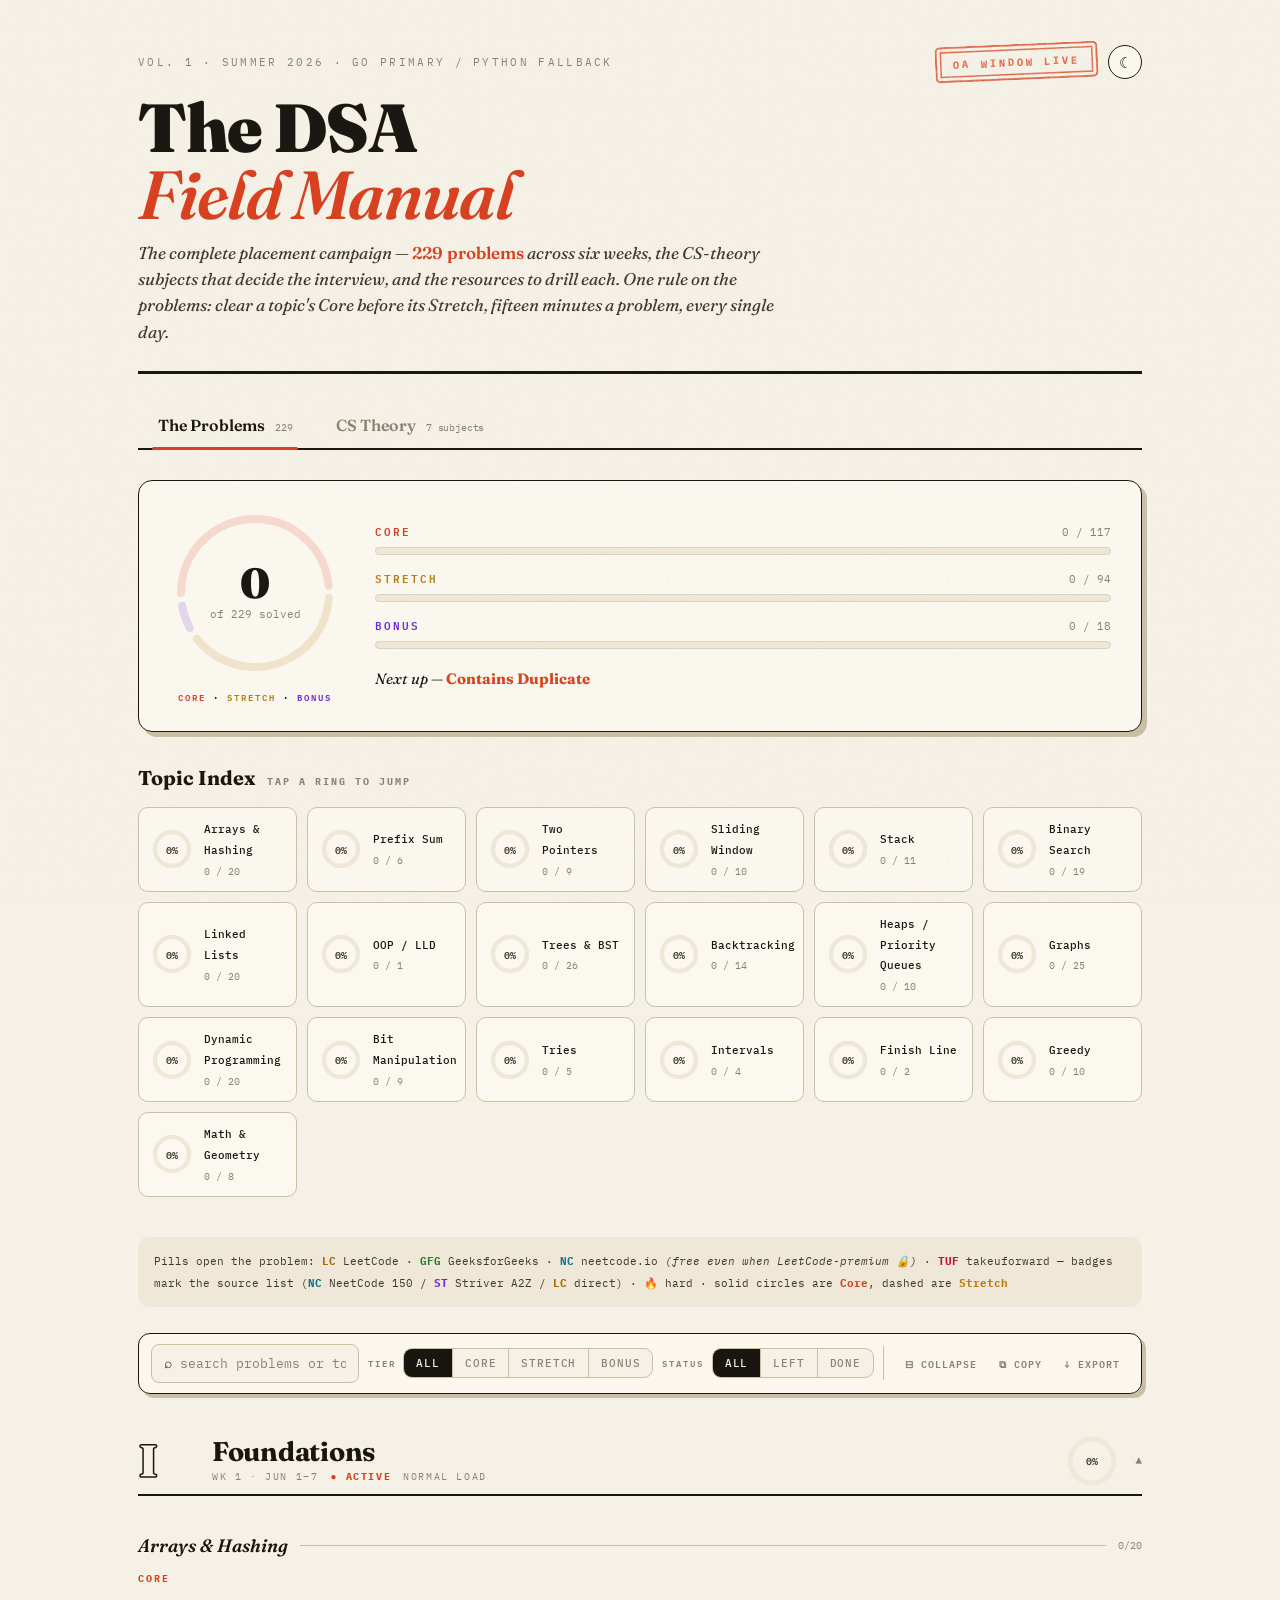
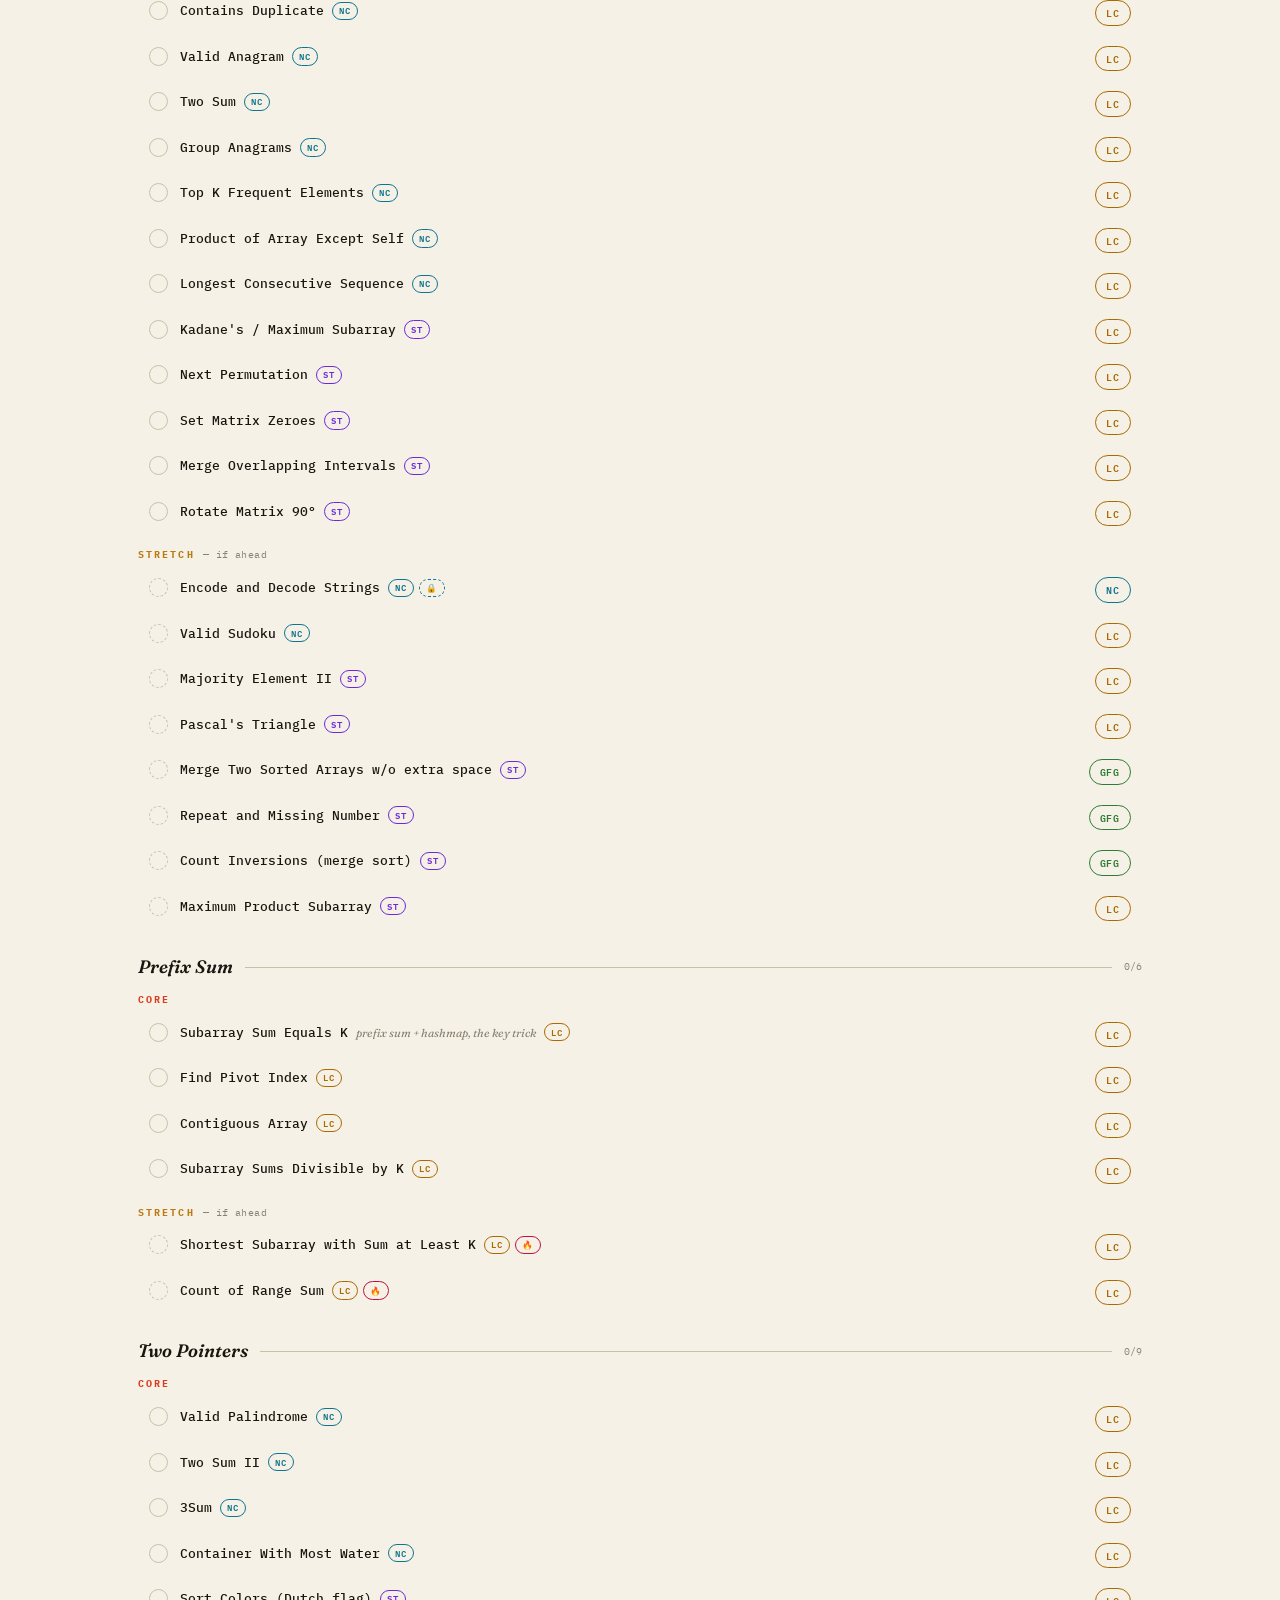
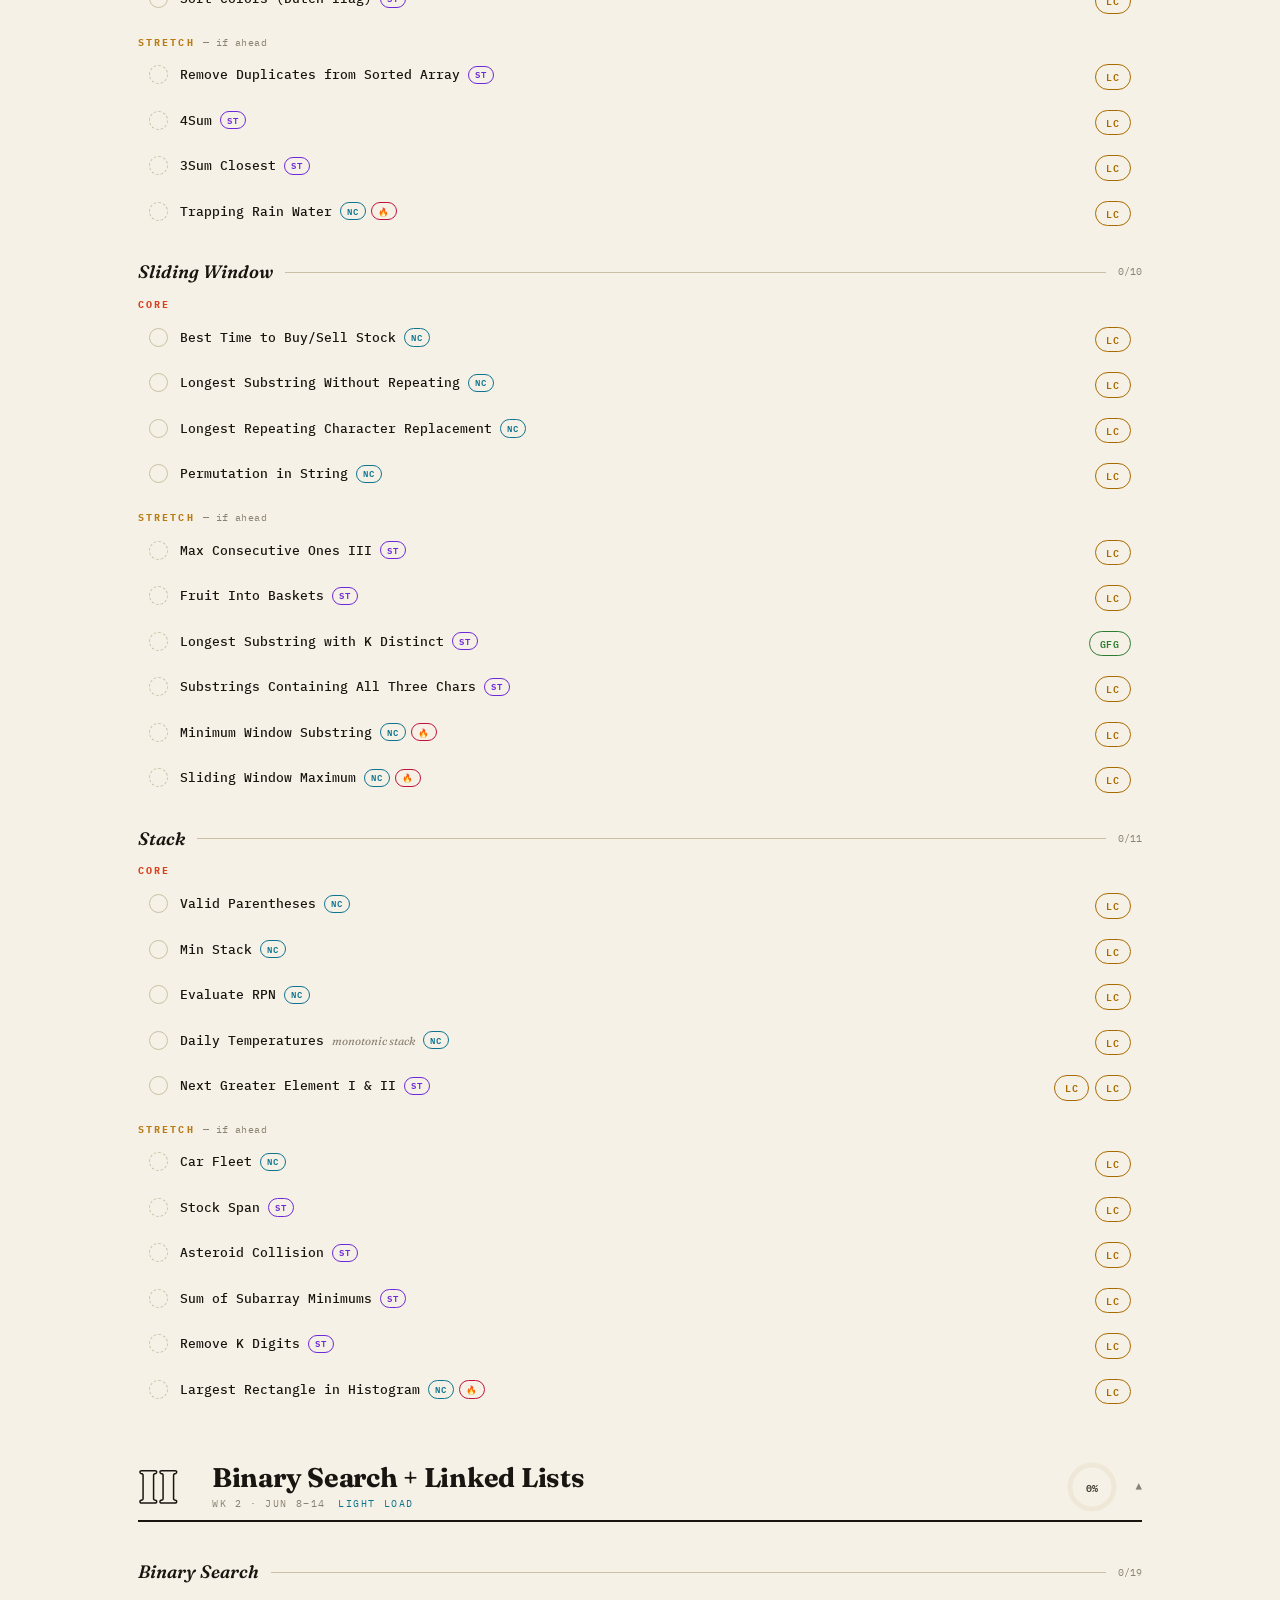
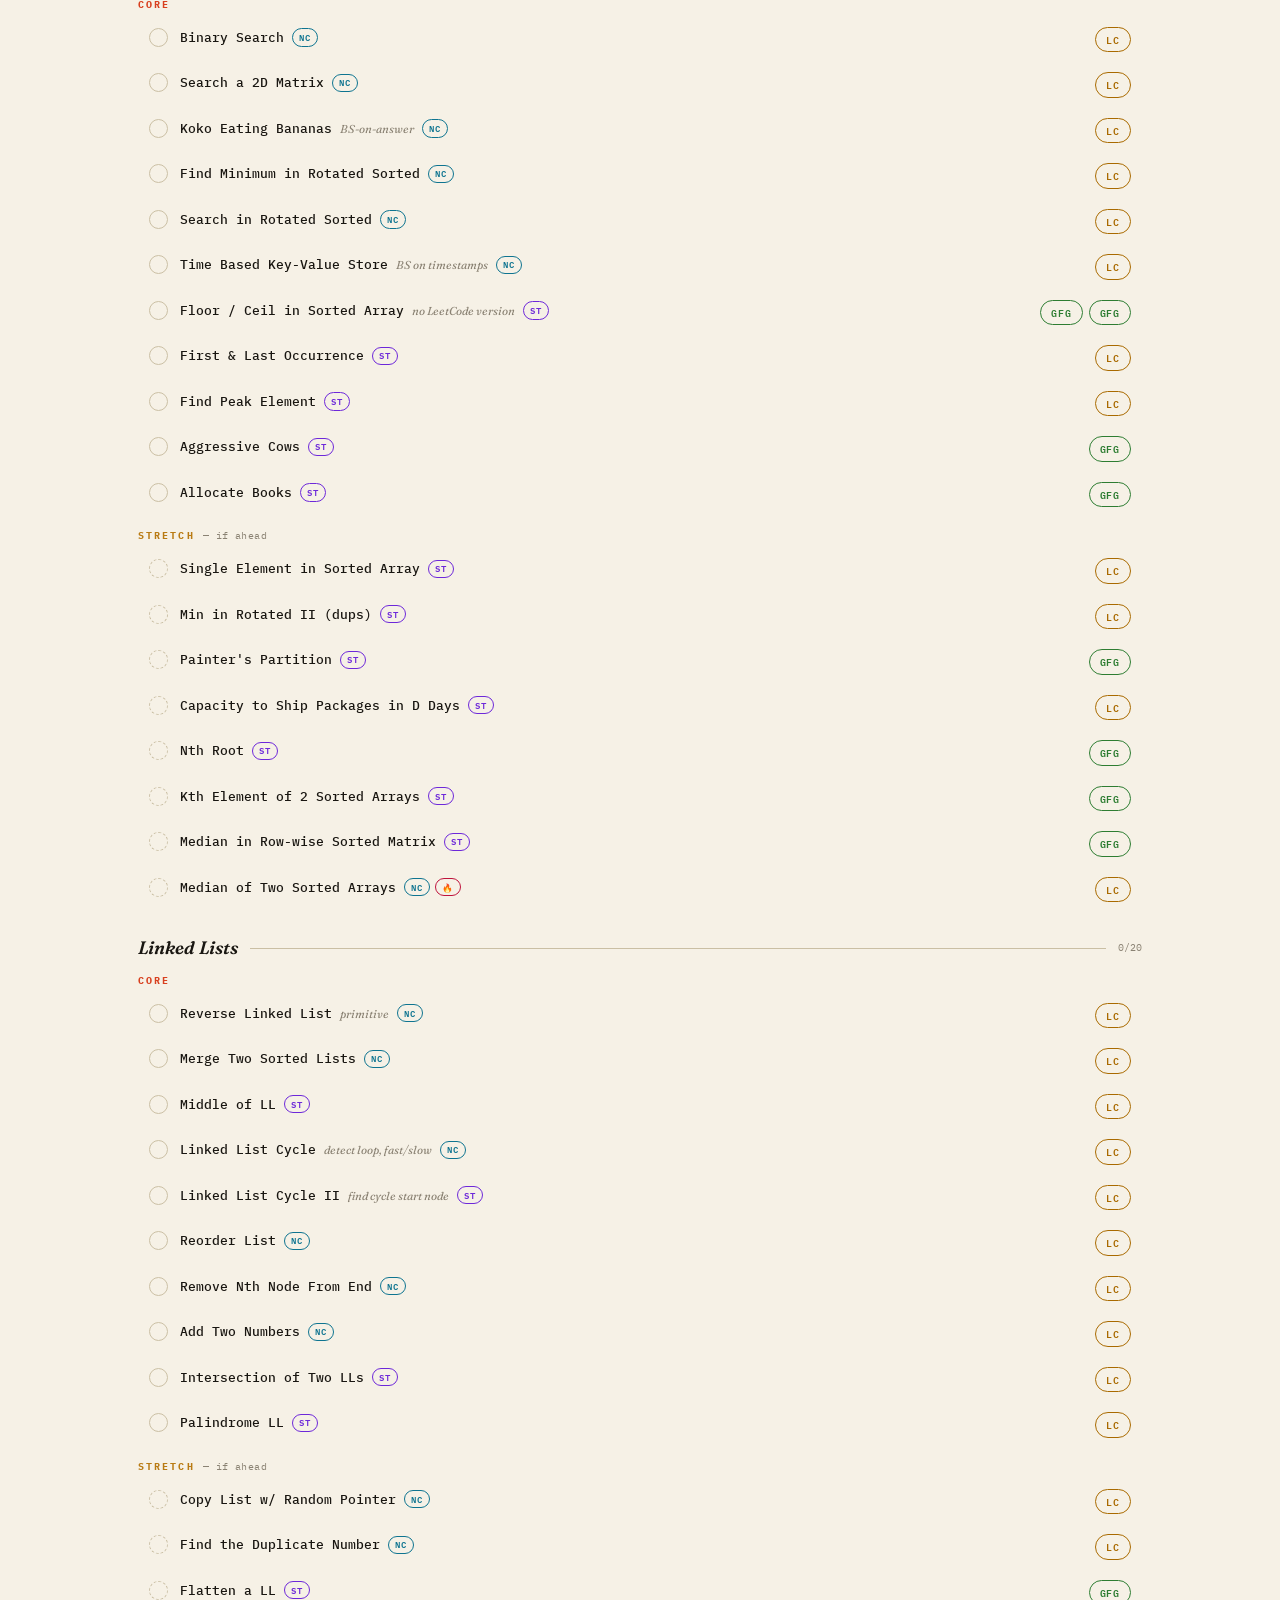
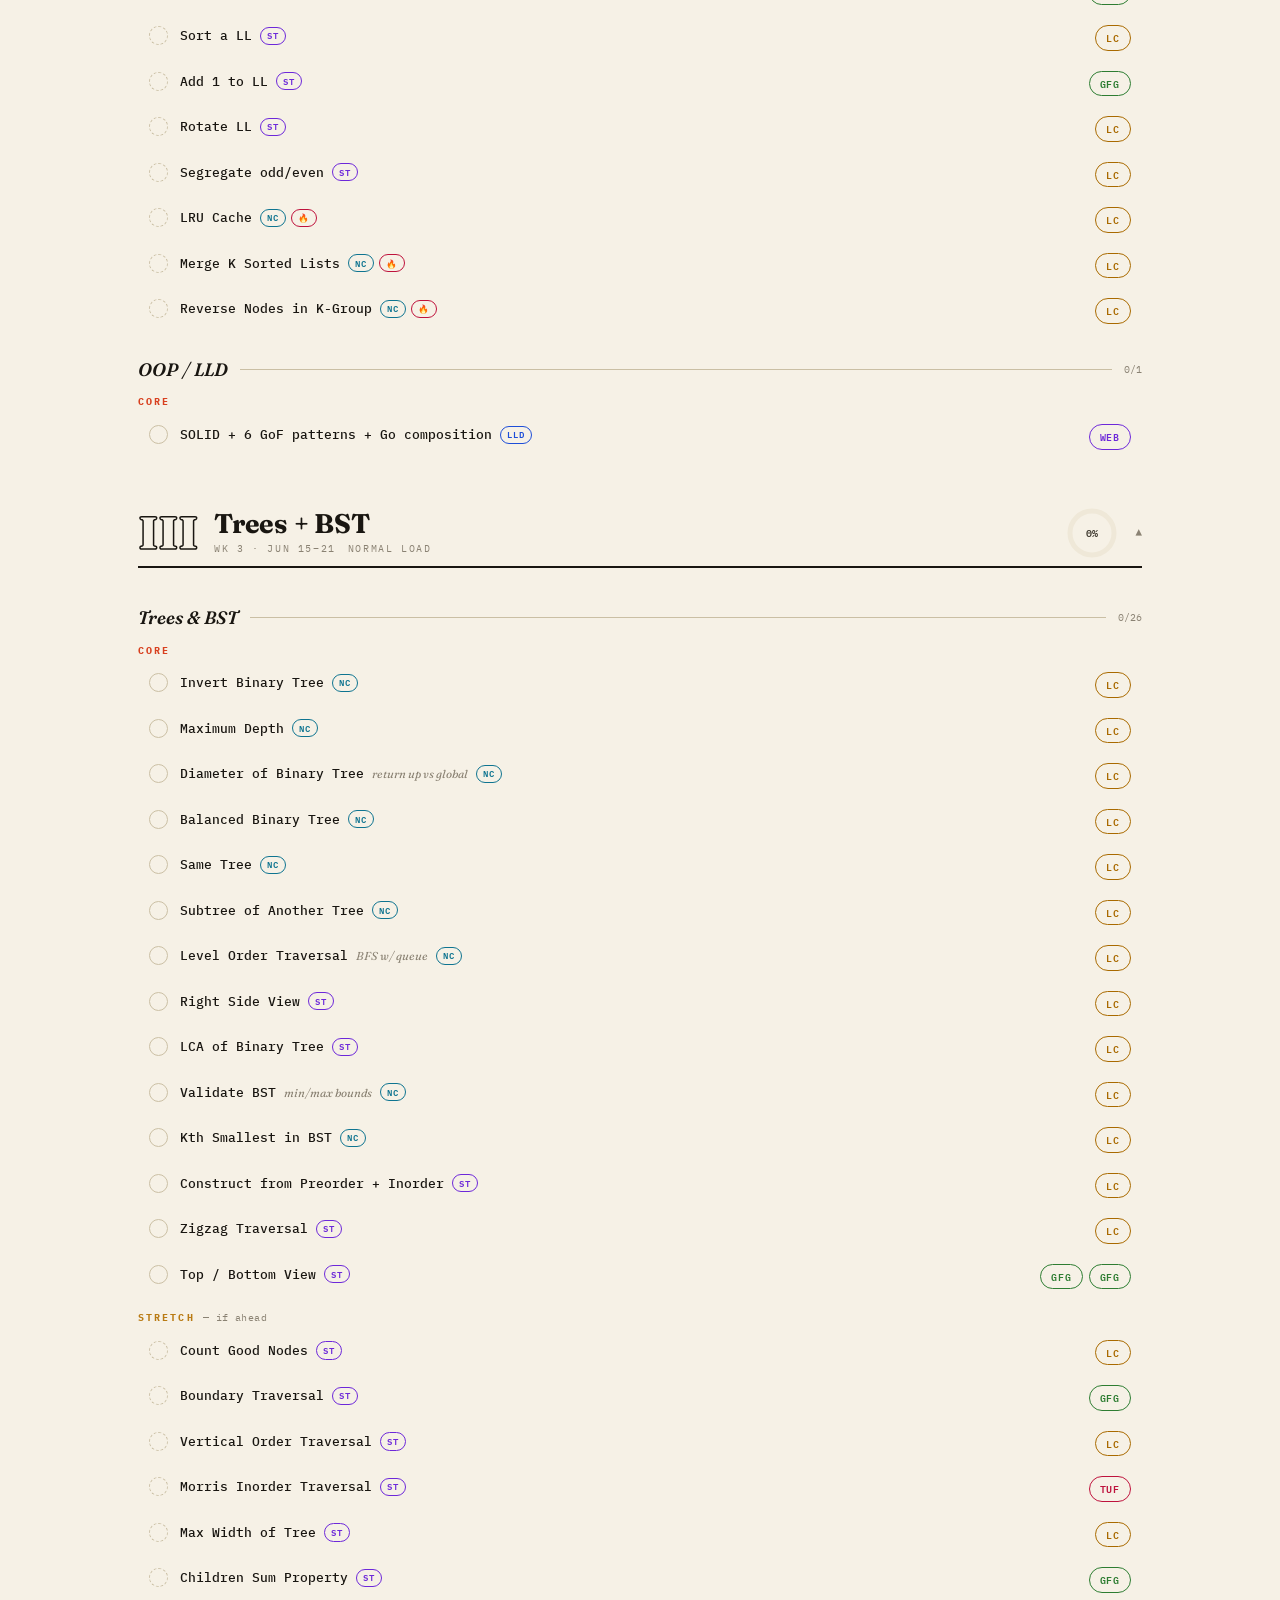
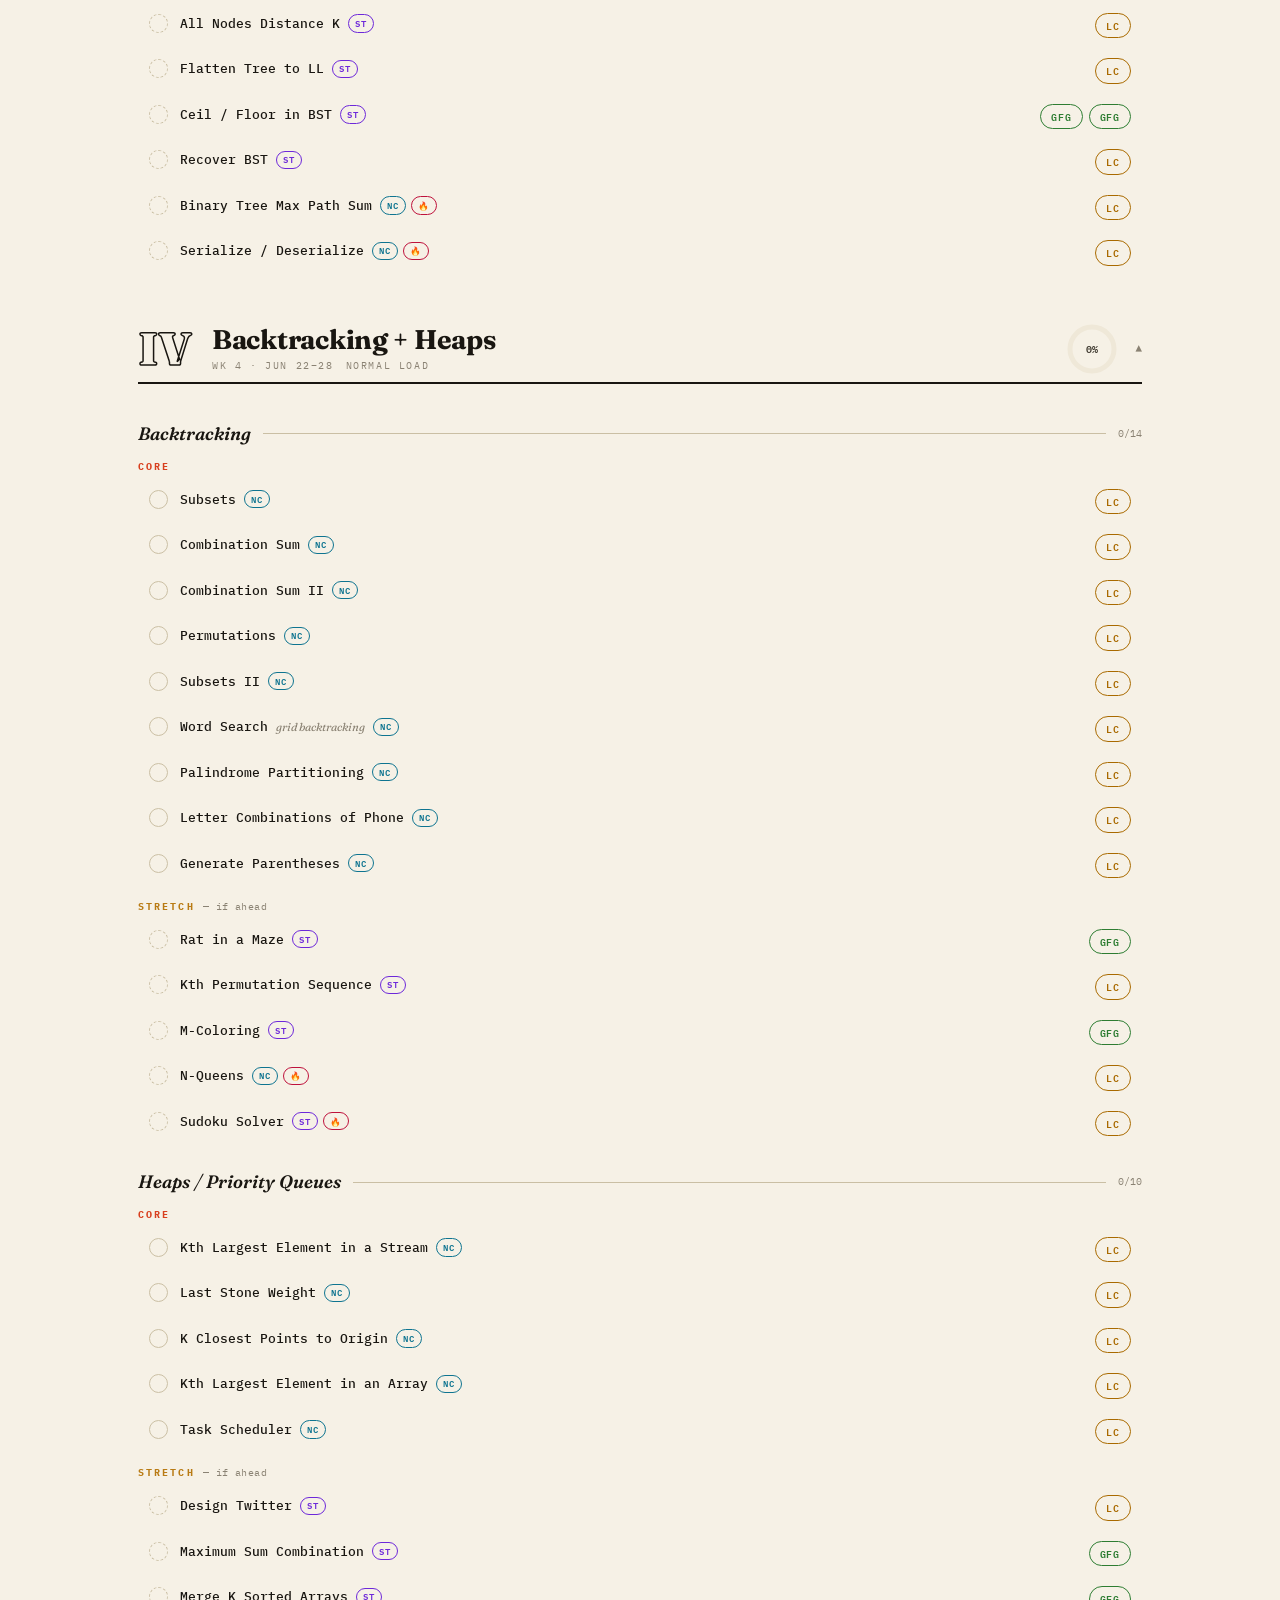
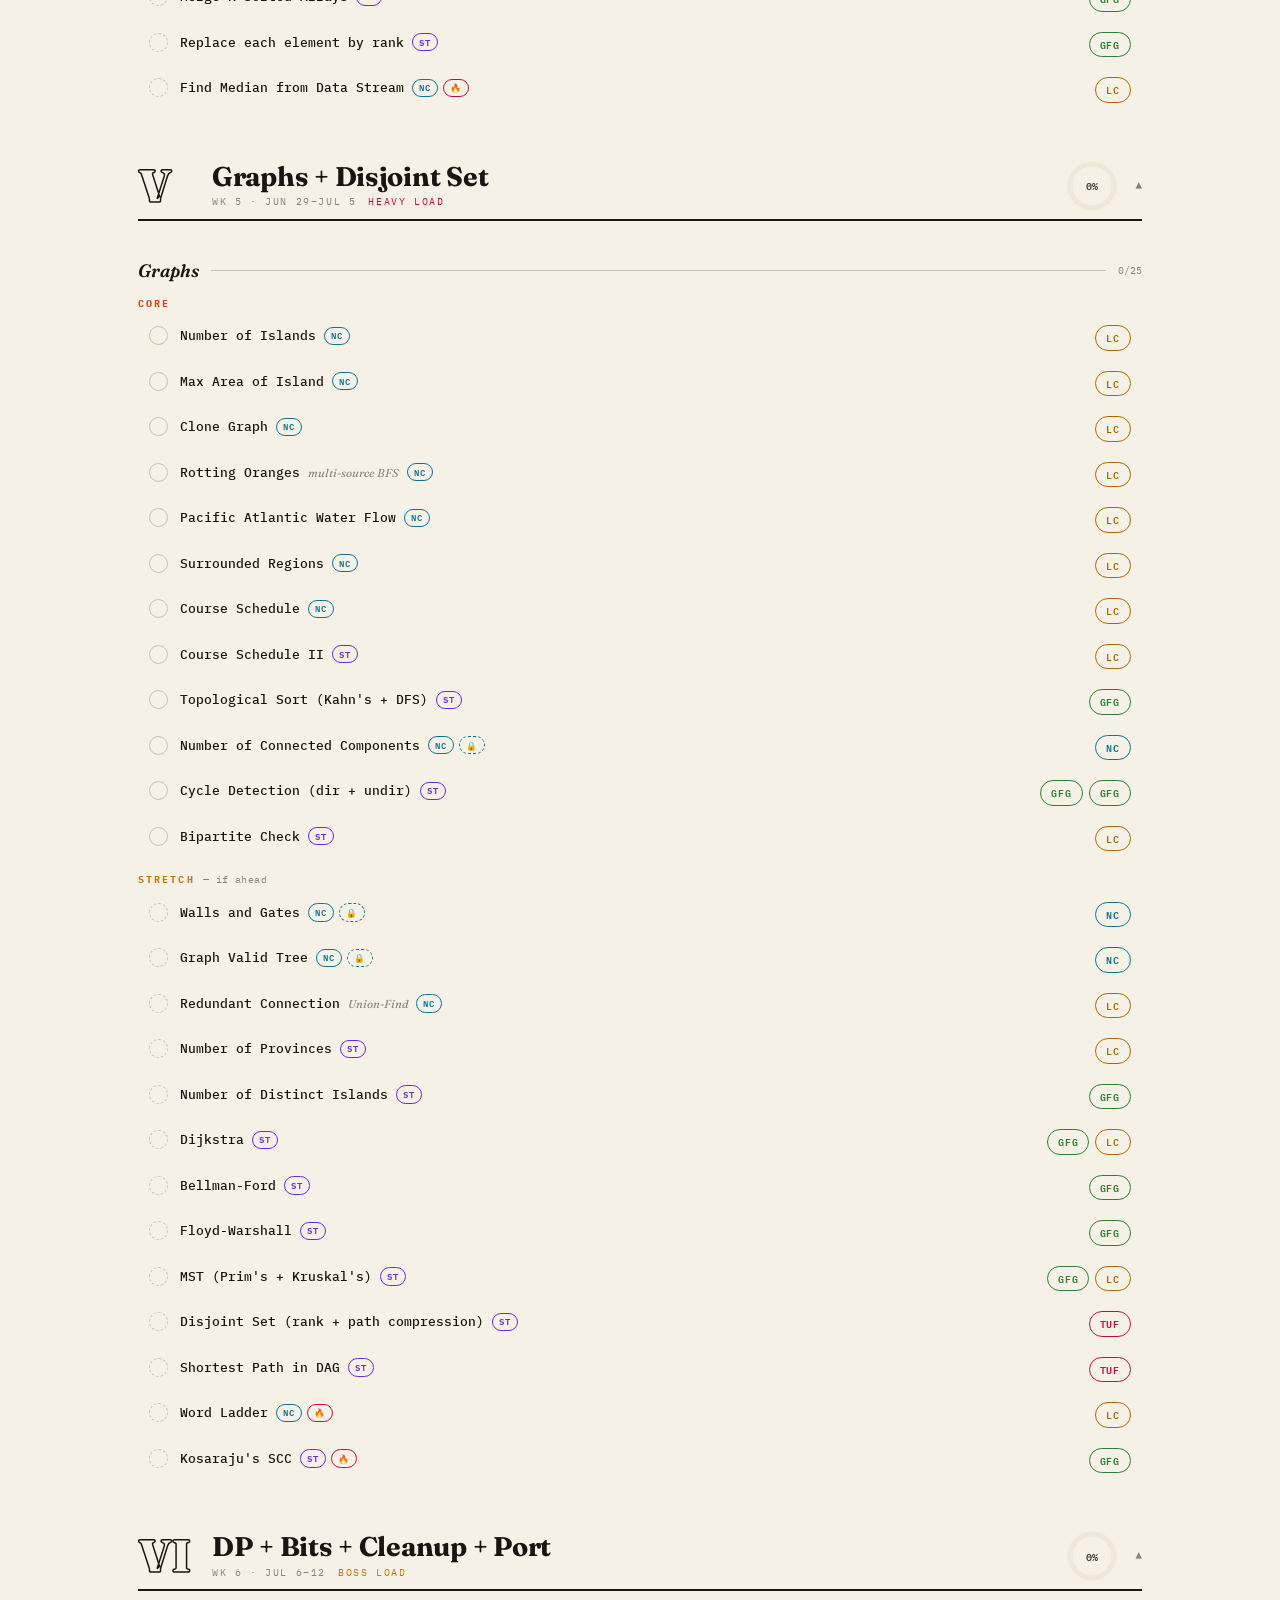
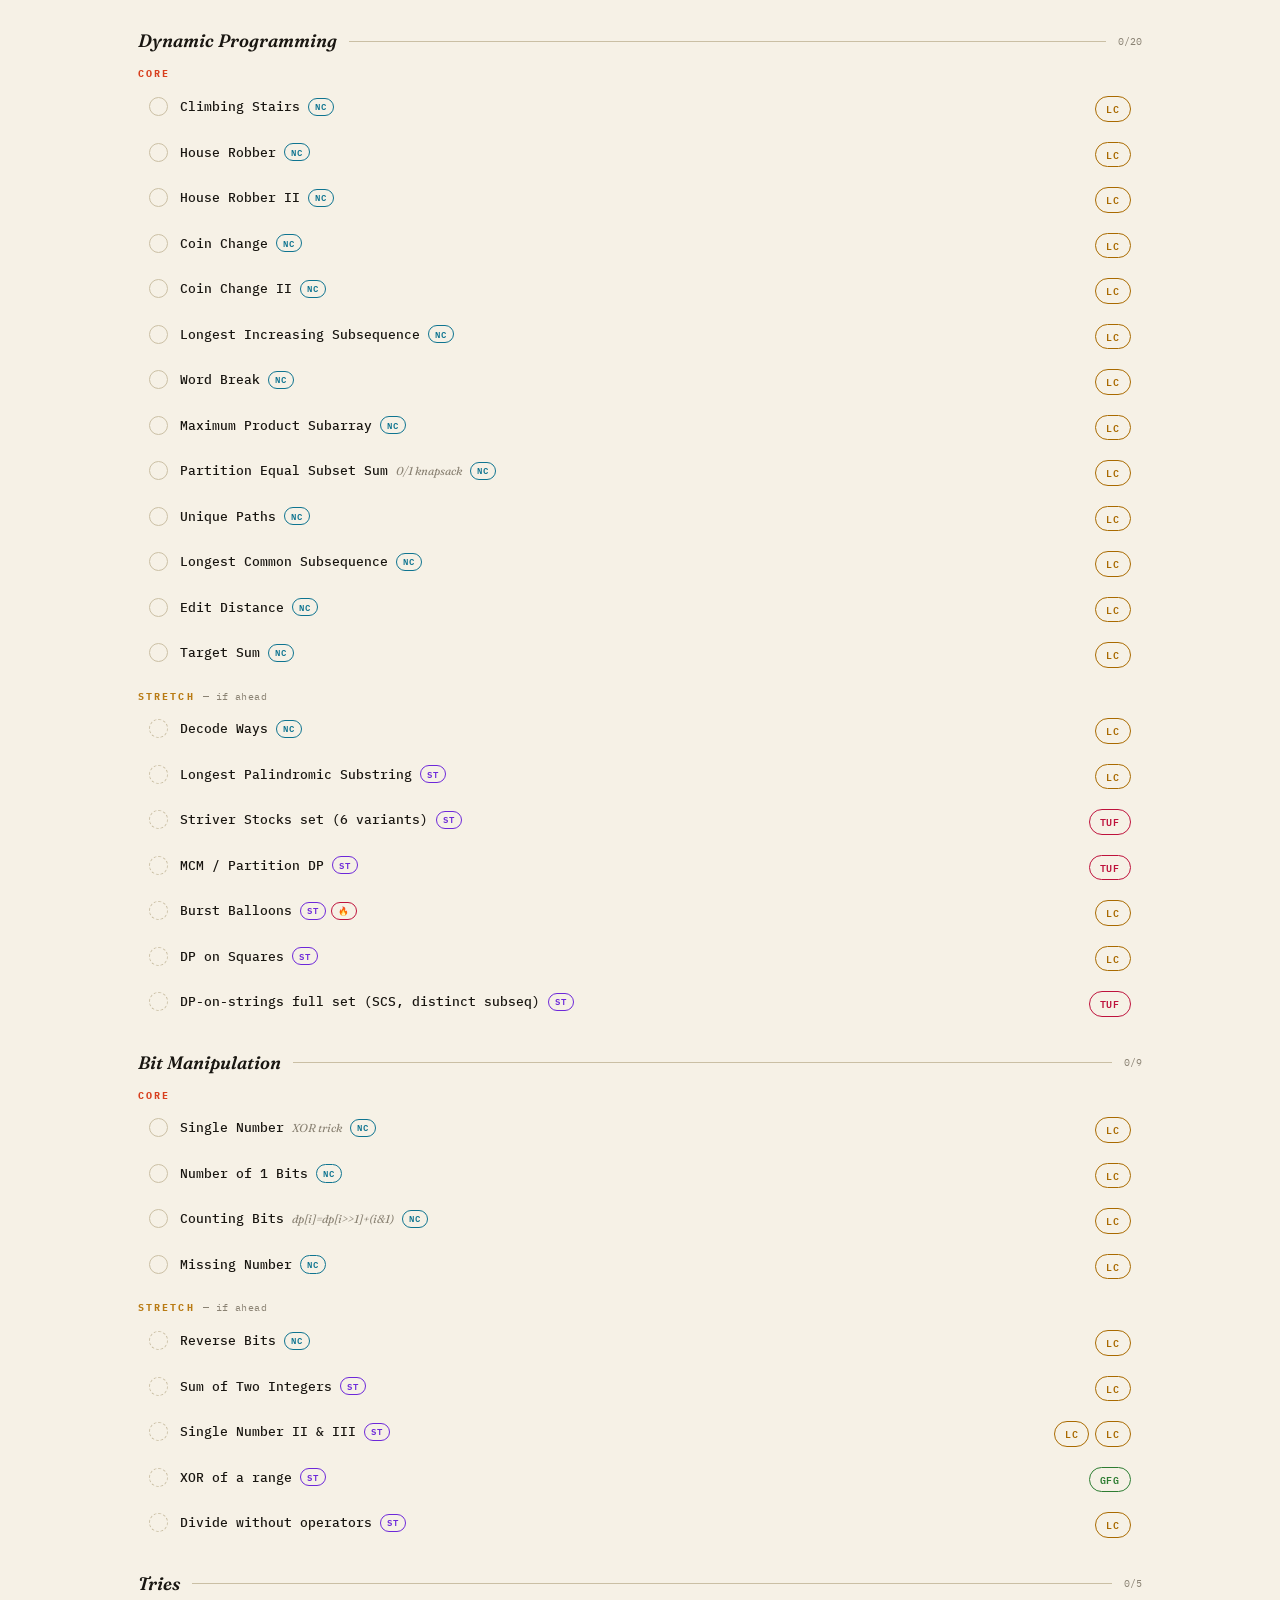
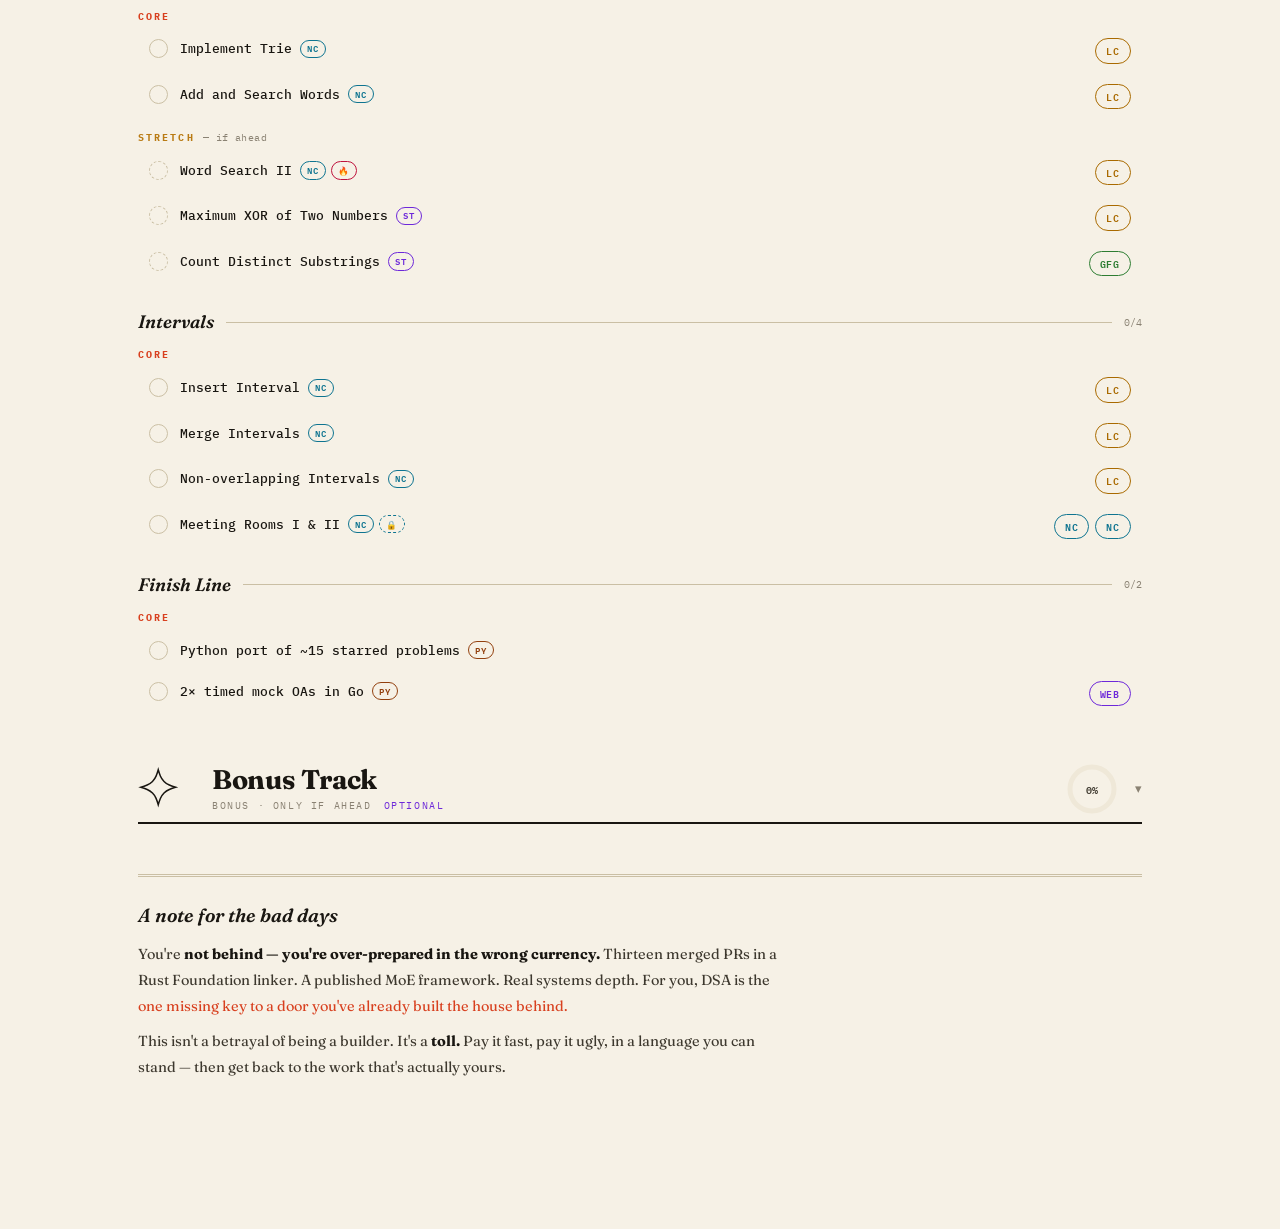
==== commit c07d6623: "remove seed mechanism: drop seed IIFE and `DATA.seed` array" ====
--- a/roadmap.html
+++ b/roadmap.html
@@ -316,7 +316,7 @@
 <nav class="idx" id="idx"></nav>
 
 <div class="legend">
-  Pills open the problem: <b style="color:var(--lc)">LC</b> LeetCode · <b style="color:var(--gfg)">GFG</b> GeeksforGeeks · <b style="color:var(--ncs)">NC</b> neetcode.io <i>(free even when LeetCode-premium 🔒)</i> · <b style="color:var(--tuf)">TUF</b> takeuforward — 
+  Pills open the problem: <b style="color:var(--lc)">LC</b> LeetCode · <b style="color:var(--gfg)">GFG</b> GeeksforGeeks · <b style="color:var(--ncs)">NC</b> neetcode.io <i>(free even when LeetCode-premium 🔒)</i> · <b style="color:var(--tuf)">TUF</b> takeuforward —
   badges mark the source list (<b style="color:var(--ncs)">NC</b> NeetCode 150 / <b style="color:var(--web)">ST</b> Striver A2Z / <b style="color:var(--lc)">LC</b> direct) · 🔥 hard · solid circles are <b style="color:var(--verm)">Core</b>, dashed are <b style="color:var(--amber)">Stretch</b>
 </div>
 
@@ -436,12 +436,32 @@
 </div>
 
 <script>
-const DATA = {"sprints": [{"id": "s1", "week": "WK 1", "dates": "Jun 1–7", "title": "Foundations", "load": "normal", "topics": [["Arrays & Hashing", [{"id": "ppdone1", "title": "Contains Duplicate", "src": "NC", "tier": "done", "links": [["LC", "https://leetcode.com/problems/contains-duplicate/"]], "note": null, "fire": false, "lock": false}, {"id": "ppdone2", "title": "Valid Anagram", "src": "NC", "tier": "done", "links": [["LC", "https://leetcode.com/problems/valid-anagram/"]], "note": null, "fire": false, "lock": false}, {"id": "ppdone3", "title": "Two Sum", "src": "NC", "tier": "done", "links": [["LC", "https://leetcode.com/problems/two-sum/"]], "note": null, "fire": false, "lock": false}, {"id": "ppdone4", "title": "Group Anagrams", "src": "NC", "tier": "done", "links": [["LC", "https://leetcode.com/problems/group-anagrams/"]], "note": null, "fire": false, "lock": false}, {"id": "pp5", "title": "Top K Frequent Elements", "src": "NC", "tier": "core", "links": [["LC", "https://leetcode.com/problems/top-k-frequent-elements/"]], "note": null, "fire": false, "lock": false}, {"id": "pp6", "title": "Product of Array Except Self", "src": "NC", "tier": "core", "links": [["LC", "https://leetcode.com/problems/product-of-array-except-self/"]], "note": null, "fire": false, "lock": false}, {"id": "pp7", "title": "Longest Consecutive Sequence", "src": "NC", "tier": "core", "links": [["LC", "https://leetcode.com/problems/longest-consecutive-sequence/"]], "note": null, "fire": false, "lock": false}, {"id": "pp8", "title": "Kadane's / Maximum Subarray", "src": "ST", "tier": "core", "links": [["LC", "https://leetcode.com/problems/maximum-subarray/"]], "note": null, "fire": false, "lock": false}, {"id": "pp9", "title": "Next Permutation", "src": "ST", "tier": "core", "links": [["LC", "https://leetcode.com/problems/next-permutation/"]], "note": null, "fire": false, "lock": false}, {"id": "pp10", "title": "Set Matrix Zeroes", "src": "ST", "tier": "core", "links": [["LC", "https://leetcode.com/problems/set-matrix-zeroes/"]], "note": null, "fire": false, "lock": false}, {"id": "pp11", "title": "Merge Overlapping Intervals", "src": "ST", "tier": "core", "links": [["LC", "https://leetcode.com/problems/merge-intervals/"]], "note": null, "fire": false, "lock": false}, {"id": "pp12", "title": "Rotate Matrix 90°", "src": "ST", "tier": "core", "links": [["LC", "https://leetcode.com/problems/rotate-image/"]], "note": null, "fire": false, "lock": false}, {"id": "pp13", "title": "Encode and Decode Strings", "src": "NC", "tier": "stretch", "links": [["NC", "https://neetcode.io/problems/string-encode-and-decode"]], "note": null, "fire": false, "lock": true}, {"id": "pp14", "title": "Valid Sudoku", "src": "NC", "tier": "stretch", "links": [["LC", "https://leetcode.com/problems/valid-sudoku/"]], "note": null, "fire": false, "lock": false}, {"id": "pp15", "title": "Majority Element II", "src": "ST", "tier": "stretch", "links": [["LC", "https://leetcode.com/problems/majority-element-ii/"]], "note": null, "fire": false, "lock": false}, {"id": "pp16", "title": "Pascal's Triangle", "src": "ST", "tier": "stretch", "links": [["LC", "https://leetcode.com/problems/pascals-triangle/"]], "note": null, "fire": false, "lock": false}, {"id": "pp17", "title": "Merge Two Sorted Arrays w/o extra space", "src": "ST", "tier": "stretch", "links": [["GFG", "https://www.geeksforgeeks.org/problems/merge-two-sorted-arrays-1587115620/1"]], "note": null, "fire": false, "lock": false}, {"id": "pp18", "title": "Repeat and Missing Number", "src": "ST", "tier": "stretch", "links": [["GFG", "https://www.geeksforgeeks.org/problems/find-missing-and-repeating2512/1"]], "note": null, "fire": false, "lock": false}, {"id": "pp19", "title": "Count Inversions (merge sort)", "src": "ST", "tier": "stretch", "links": [["GFG", "https://www.geeksforgeeks.org/problems/inversion-of-array-1587115620/1"]], "note": null, "fire": false, "lock": false}, {"id": "pp20", "title": "Maximum Product Subarray", "src": "ST", "tier": "stretch", "links": [["LC", "https://leetcode.com/problems/maximum-product-subarray/"]], "note": null, "fire": false, "lock": false}]], ["Prefix Sum", [{"id": "ppfx1", "title": "Subarray Sum Equals K", "src": "LC", "tier": "core", "links": [["LC", "https://leetcode.com/problems/subarray-sum-equals-k/"]], "note": "prefix sum + hashmap, the key trick", "fire": false, "lock": false}, {"id": "ppfx2", "title": "Find Pivot Index", "src": "LC", "tier": "core", "links": [["LC", "https://leetcode.com/problems/find-pivot-index/"]], "note": null, "fire": false, "lock": false}, {"id": "ppfx3", "title": "Contiguous Array", "src": "LC", "tier": "core", "links": [["LC", "https://leetcode.com/problems/contiguous-array/"]], "note": null, "fire": false, "lock": false}, {"id": "ppfx4", "title": "Subarray Sums Divisible by K", "src": "LC", "tier": "core", "links": [["LC", "https://leetcode.com/problems/subarray-sums-divisible-by-k/"]], "note": null, "fire": false, "lock": false}, {"id": "ppfx5", "title": "Shortest Subarray with Sum at Least K", "src": "LC", "tier": "stretch", "links": [["LC", "https://leetcode.com/problems/shortest-subarray-with-sum-at-least-k/"]], "note": null, "fire": true, "lock": false}, {"id": "ppfx6", "title": "Count of Range Sum", "src": "LC", "tier": "stretch", "links": [["LC", "https://leetcode.com/problems/count-of-range-sum/"]], "note": null, "fire": true, "lock": false}]], ["Two Pointers", [{"id": "ppdone21", "title": "Valid Palindrome", "src": "NC", "tier": "done", "links": [["LC", "https://leetcode.com/problems/valid-palindrome/"]], "note": null, "fire": false, "lock": false}, {"id": "pp22", "title": "Two Sum II", "src": "NC", "tier": "core", "links": [["LC", "https://leetcode.com/problems/two-sum-ii-input-array-is-sorted/"]], "note": null, "fire": false, "lock": false}, {"id": "pp23", "title": "3Sum", "src": "NC", "tier": "core", "links": [["LC", "https://leetcode.com/problems/3sum/"]], "note": null, "fire": false, "lock": false}, {"id": "pp24", "title": "Container With Most Water", "src": "NC", "tier": "core", "links": [["LC", "https://leetcode.com/problems/container-with-most-water/"]], "note": null, "fire": false, "lock": false}, {"id": "pp25", "title": "Sort Colors (Dutch flag)", "src": "ST", "tier": "core", "links": [["LC", "https://leetcode.com/problems/sort-colors/"]], "note": null, "fire": false, "lock": false}, {"id": "pp26", "title": "Remove Duplicates from Sorted Array", "src": "ST", "tier": "stretch", "links": [["LC", "https://leetcode.com/problems/remove-duplicates-from-sorted-array/"]], "note": null, "fire": false, "lock": false}, {"id": "pp27", "title": "4Sum", "src": "ST", "tier": "stretch", "links": [["LC", "https://leetcode.com/problems/4sum/"]], "note": null, "fire": false, "lock": false}, {"id": "pp28", "title": "3Sum Closest", "src": "ST", "tier": "stretch", "links": [["LC", "https://leetcode.com/problems/3sum-closest/"]], "note": null, "fire": false, "lock": false}, {"id": "pp29", "title": "Trapping Rain Water", "src": "NC", "tier": "stretch", "links": [["LC", "https://leetcode.com/problems/trapping-rain-water/"]], "note": null, "fire": true, "lock": false}]], ["Sliding Window", [{"id": "pp30", "title": "Best Time to Buy/Sell Stock", "src": "NC", "tier": "core", "links": [["LC", "https://leetcode.com/problems/best-time-to-buy-and-sell-stock/"]], "note": null, "fire": false, "lock": false}, {"id": "pp31", "title": "Longest Substring Without Repeating", "src": "NC", "tier": "core", "links": [["LC", "https://leetcode.com/problems/longest-substring-without-repeating-characters/"]], "note": null, "fire": false, "lock": false}, {"id": "pp32", "title": "Longest Repeating Character Replacement", "src": "NC", "tier": "core", "links": [["LC", "https://leetcode.com/problems/longest-repeating-character-replacement/"]], "note": null, "fire": false, "lock": false}, {"id": "pp33", "title": "Permutation in String", "src": "NC", "tier": "core", "links": [["LC", "https://leetcode.com/problems/permutation-in-string/"]], "note": null, "fire": false, "lock": false}, {"id": "pp34", "title": "Max Consecutive Ones III", "src": "ST", "tier": "stretch", "links": [["LC", "https://leetcode.com/problems/max-consecutive-ones-iii/"]], "note": null, "fire": false, "lock": false}, {"id": "pp35", "title": "Fruit Into Baskets", "src": "ST", "tier": "stretch", "links": [["LC", "https://leetcode.com/problems/fruit-into-baskets/"]], "note": null, "fire": false, "lock": false}, {"id": "pp36", "title": "Longest Substring with K Distinct", "src": "ST", "tier": "stretch", "links": [["GFG", "https://www.geeksforgeeks.org/problems/longest-k-unique-characters-substring0853/1"]], "note": null, "fire": false, "lock": false}, {"id": "pp37", "title": "Substrings Containing All Three Chars", "src": "ST", "tier": "stretch", "links": [["LC", "https://leetcode.com/problems/number-of-substrings-containing-all-three-characters/"]], "note": null, "fire": false, "lock": false}, {"id": "pp38", "title": "Minimum Window Substring", "src": "NC", "tier": "stretch", "links": [["LC", "https://leetcode.com/problems/minimum-window-substring/"]], "note": null, "fire": true, "lock": false}, {"id": "pp39", "title": "Sliding Window Maximum", "src": "NC", "tier": "stretch", "links": [["LC", "https://leetcode.com/problems/sliding-window-maximum/"]], "note": null, "fire": true, "lock": false}]], ["Stack", [{"id": "ppdone40", "title": "Valid Parentheses", "src": "NC", "tier": "done", "links": [["LC", "https://leetcode.com/problems/valid-parentheses/"]], "note": null, "fire": false, "lock": false}, {"id": "pp41", "title": "Min Stack", "src": "NC", "tier": "core", "links": [["LC", "https://leetcode.com/problems/min-stack/"]], "note": null, "fire": false, "lock": false}, {"id": "pp42", "title": "Evaluate RPN", "src": "NC", "tier": "core", "links": [["LC", "https://leetcode.com/problems/evaluate-reverse-polish-notation/"]], "note": null, "fire": false, "lock": false}, {"id": "pp44", "title": "Daily Temperatures", "src": "NC", "tier": "core", "links": [["LC", "https://leetcode.com/problems/daily-temperatures/"]], "note": "monotonic stack", "fire": false, "lock": false}, {"id": "pp45", "title": "Next Greater Element I & II", "src": "ST", "tier": "core", "links": [["LC", "https://leetcode.com/problems/next-greater-element-i/"], ["LC", "https://leetcode.com/problems/next-greater-element-ii/"]], "note": null, "fire": false, "lock": false}, {"id": "pp46", "title": "Car Fleet", "src": "NC", "tier": "stretch", "links": [["LC", "https://leetcode.com/problems/car-fleet/"]], "note": null, "fire": false, "lock": false}, {"id": "pp47", "title": "Stock Span", "src": "ST", "tier": "stretch", "links": [["LC", "https://leetcode.com/problems/online-stock-span/"]], "note": null, "fire": false, "lock": false}, {"id": "pp48", "title": "Asteroid Collision", "src": "ST", "tier": "stretch", "links": [["LC", "https://leetcode.com/problems/asteroid-collision/"]], "note": null, "fire": false, "lock": false}, {"id": "pp49", "title": "Sum of Subarray Minimums", "src": "ST", "tier": "stretch", "links": [["LC", "https://leetcode.com/problems/sum-of-subarray-minimums/"]], "note": null, "fire": false, "lock": false}, {"id": "pp50", "title": "Remove K Digits", "src": "ST", "tier": "stretch", "links": [["LC", "https://leetcode.com/problems/remove-k-digits/"]], "note": null, "fire": false, "lock": false}, {"id": "pp51", "title": "Largest Rectangle in Histogram", "src": "NC", "tier": "stretch", "links": [["LC", "https://leetcode.com/problems/largest-rectangle-in-histogram/"]], "note": null, "fire": true, "lock": false}]]]}, {"id": "s2", "week": "WK 2", "dates": "Jun 8–14", "title": "Binary Search + Linked Lists", "load": "light", "topics": [["Binary Search", [{"id": "pp52", "title": "Binary Search", "src": "NC", "tier": "done", "links": [["LC", "https://leetcode.com/problems/binary-search/"]], "note": null, "fire": false, "lock": false}, {"id": "pp53", "title": "Search a 2D Matrix", "src": "NC", "tier": "done", "links": [["LC", "https://leetcode.com/problems/search-a-2d-matrix/"]], "note": null, "fire": false, "lock": false}, {"id": "pp54", "title": "Koko Eating Bananas", "src": "NC", "tier": "done", "links": [["LC", "https://leetcode.com/problems/koko-eating-bananas/"]], "note": "BS-on-answer", "fire": false, "lock": false}, {"id": "pp55", "title": "Find Minimum in Rotated Sorted", "src": "NC", "tier": "done", "links": [["LC", "https://leetcode.com/problems/find-minimum-in-rotated-sorted-array/"]], "note": null, "fire": false, "lock": false}, {"id": "pp56", "title": "Search in Rotated Sorted", "src": "NC", "tier": "done", "links": [["LC", "https://leetcode.com/problems/search-in-rotated-sorted-array/"]], "note": null, "fire": false, "lock": false}, {"id": "pptkv", "title": "Time Based Key-Value Store", "src": "NC", "tier": "core", "links": [["LC", "https://leetcode.com/problems/time-based-key-value-store/"]], "note": "BS on timestamps", "fire": false, "lock": false}, {"id": "pp57", "title": "Floor / Ceil in Sorted Array", "src": "ST", "tier": "core", "links": [["GFG", "https://www.geeksforgeeks.org/problems/floor-in-a-sorted-array-1587115620/1"], ["GFG", "https://www.geeksforgeeks.org/problems/ceil-in-a-sorted-array/1"]], "note": "no LeetCode version", "fire": false, "lock": false}, {"id": "pp58", "title": "First & Last Occurrence", "src": "ST", "tier": "core", "links": [["LC", "https://leetcode.com/problems/find-first-and-last-position-of-element-in-sorted-array/"]], "note": null, "fire": false, "lock": false}, {"id": "pp59", "title": "Find Peak Element", "src": "ST", "tier": "core", "links": [["LC", "https://leetcode.com/problems/find-peak-element/"]], "note": null, "fire": false, "lock": false}, {"id": "pp60", "title": "Aggressive Cows", "src": "ST", "tier": "core", "links": [["GFG", "https://www.geeksforgeeks.org/problems/aggressive-cows/1"]], "note": null, "fire": false, "lock": false}, {"id": "pp61", "title": "Allocate Books", "src": "ST", "tier": "core", "links": [["GFG", "https://www.geeksforgeeks.org/problems/allocate-minimum-number-of-pages0937/1"]], "note": null, "fire": false, "lock": false}, {"id": "pp62", "title": "Single Element in Sorted Array", "src": "ST", "tier": "stretch", "links": [["LC", "https://leetcode.com/problems/single-element-in-a-sorted-array/"]], "note": null, "fire": false, "lock": false}, {"id": "pp63", "title": "Min in Rotated II (dups)", "src": "ST", "tier": "stretch", "links": [["LC", "https://leetcode.com/problems/find-minimum-in-rotated-sorted-array-ii/"]], "note": null, "fire": false, "lock": false}, {"id": "pp64", "title": "Painter's Partition", "src": "ST", "tier": "stretch", "links": [["GFG", "https://www.geeksforgeeks.org/problems/the-painters-partition-problem1535/1"]], "note": null, "fire": false, "lock": false}, {"id": "pp65", "title": "Capacity to Ship Packages in D Days", "src": "ST", "tier": "stretch", "links": [["LC", "https://leetcode.com/problems/capacity-to-ship-packages-within-d-days/"]], "note": null, "fire": false, "lock": false}, {"id": "pp66", "title": "Nth Root", "src": "ST", "tier": "stretch", "links": [["GFG", "https://www.geeksforgeeks.org/problems/find-nth-root-of-m5843/1"]], "note": null, "fire": false, "lock": false}, {"id": "pp67", "title": "Kth Element of 2 Sorted Arrays", "src": "ST", "tier": "stretch", "links": [["GFG", "https://www.geeksforgeeks.org/problems/k-th-element-of-two-sorted-array1317/1"]], "note": null, "fire": false, "lock": false}, {"id": "pp68", "title": "Median in Row-wise Sorted Matrix", "src": "ST", "tier": "stretch", "links": [["GFG", "https://www.geeksforgeeks.org/problems/median-in-a-row-wise-sorted-matrix1527/1"]], "note": null, "fire": false, "lock": false}, {"id": "pp69", "title": "Median of Two Sorted Arrays", "src": "NC", "tier": "stretch", "links": [["LC", "https://leetcode.com/problems/median-of-two-sorted-arrays/"]], "note": null, "fire": true, "lock": false}]], ["Linked Lists", [{"id": "pp70", "title": "Reverse Linked List", "src": "NC", "tier": "core", "links": [["LC", "https://leetcode.com/problems/reverse-linked-list/"]], "note": "primitive", "fire": false, "lock": false}, {"id": "pp71", "title": "Merge Two Sorted Lists", "src": "NC", "tier": "core", "links": [["LC", "https://leetcode.com/problems/merge-two-sorted-lists/"]], "note": null, "fire": false, "lock": false}, {"id": "pp72", "title": "Middle of LL", "src": "ST", "tier": "core", "links": [["LC", "https://leetcode.com/problems/middle-of-the-linked-list/"]], "note": null, "fire": false, "lock": false}, {"id": "pp73", "title": "Linked List Cycle", "src": "NC", "tier": "core", "links": [["LC", "https://leetcode.com/problems/linked-list-cycle/"]], "note": "detect loop, fast/slow", "fire": false, "lock": false}, {"id": "pp73b", "title": "Linked List Cycle II", "src": "ST", "tier": "core", "links": [["LC", "https://leetcode.com/problems/linked-list-cycle-ii/"]], "note": "find cycle start node", "fire": false, "lock": false}, {"id": "pp74", "title": "Reorder List", "src": "NC", "tier": "core", "links": [["LC", "https://leetcode.com/problems/reorder-list/"]], "note": null, "fire": false, "lock": false}, {"id": "pp75", "title": "Remove Nth Node From End", "src": "NC", "tier": "core", "links": [["LC", "https://leetcode.com/problems/remove-nth-node-from-end-of-list/"]], "note": null, "fire": false, "lock": false}, {"id": "pp76", "title": "Add Two Numbers", "src": "NC", "tier": "core", "links": [["LC", "https://leetcode.com/problems/add-two-numbers/"]], "note": null, "fire": false, "lock": false}, {"id": "pp77", "title": "Intersection of Two LLs", "src": "ST", "tier": "core", "links": [["LC", "https://leetcode.com/problems/intersection-of-two-linked-lists/"]], "note": null, "fire": false, "lock": false}, {"id": "pp78", "title": "Palindrome LL", "src": "ST", "tier": "core", "links": [["LC", "https://leetcode.com/problems/palindrome-linked-list/"]], "note": null, "fire": false, "lock": false}, {"id": "pp79", "title": "Copy List w/ Random Pointer", "src": "NC", "tier": "stretch", "links": [["LC", "https://leetcode.com/problems/copy-list-with-random-pointer/"]], "note": null, "fire": false, "lock": false}, {"id": "pp80", "title": "Find the Duplicate Number", "src": "NC", "tier": "stretch", "links": [["LC", "https://leetcode.com/problems/find-the-duplicate-number/"]], "note": null, "fire": false, "lock": false}, {"id": "pp81", "title": "Flatten a LL", "src": "ST", "tier": "stretch", "links": [["GFG", "https://www.geeksforgeeks.org/problems/flattening-a-linked-list/1"]], "note": null, "fire": false, "lock": false}, {"id": "pp82", "title": "Sort a LL", "src": "ST", "tier": "stretch", "links": [["LC", "https://leetcode.com/problems/sort-list/"]], "note": null, "fire": false, "lock": false}, {"id": "pp83", "title": "Add 1 to LL", "src": "ST", "tier": "stretch", "links": [["GFG", "https://www.geeksforgeeks.org/problems/add-1-to-a-number-represented-as-linked-list/1"]], "note": null, "fire": false, "lock": false}, {"id": "pp84", "title": "Rotate LL", "src": "ST", "tier": "stretch", "links": [["LC", "https://leetcode.com/problems/rotate-list/"]], "note": null, "fire": false, "lock": false}, {"id": "pp85", "title": "Segregate odd/even", "src": "ST", "tier": "stretch", "links": [["LC", "https://leetcode.com/problems/odd-even-linked-list/"]], "note": null, "fire": false, "lock": false}, {"id": "pp86", "title": "LRU Cache", "src": "NC", "tier": "stretch", "links": [["LC", "https://leetcode.com/problems/lru-cache/"]], "note": null, "fire": true, "lock": false}, {"id": "pp87", "title": "Merge K Sorted Lists", "src": "NC", "tier": "stretch", "links": [["LC", "https://leetcode.com/problems/merge-k-sorted-lists/"]], "note": null, "fire": true, "lock": false}, {"id": "pp88", "title": "Reverse Nodes in K-Group", "src": "NC", "tier": "stretch", "links": [["LC", "https://leetcode.com/problems/reverse-nodes-in-k-group/"]], "note": null, "fire": true, "lock": false}]], ["OOP / LLD", [{"id": "pp89", "title": "SOLID + 6 GoF patterns + Go composition", "src": "LLD", "tier": "core", "links": [["WEB", "https://refactoring.guru/design-patterns"]], "note": null, "fire": false, "lock": false}]]]}, {"id": "s3", "week": "WK 3", "dates": "Jun 15–21", "title": "Trees + BST", "load": "normal", "topics": [["Trees & BST", [{"id": "pp90", "title": "Invert Binary Tree", "src": "NC", "tier": "core", "links": [["LC", "https://leetcode.com/problems/invert-binary-tree/"]], "note": null, "fire": false, "lock": false}, {"id": "pp91", "title": "Maximum Depth", "src": "NC", "tier": "core", "links": [["LC", "https://leetcode.com/problems/maximum-depth-of-binary-tree/"]], "note": null, "fire": false, "lock": false}, {"id": "pp92", "title": "Diameter of Binary Tree", "src": "NC", "tier": "core", "links": [["LC", "https://leetcode.com/problems/diameter-of-binary-tree/"]], "note": "return up vs global", "fire": false, "lock": false}, {"id": "pp93", "title": "Balanced Binary Tree", "src": "NC", "tier": "core", "links": [["LC", "https://leetcode.com/problems/balanced-binary-tree/"]], "note": null, "fire": false, "lock": false}, {"id": "pp94", "title": "Same Tree", "src": "NC", "tier": "core", "links": [["LC", "https://leetcode.com/problems/same-tree/"]], "note": null, "fire": false, "lock": false}, {"id": "pp95", "title": "Subtree of Another Tree", "src": "NC", "tier": "core", "links": [["LC", "https://leetcode.com/problems/subtree-of-another-tree/"]], "note": null, "fire": false, "lock": false}, {"id": "pp96", "title": "Level Order Traversal", "src": "NC", "tier": "core", "links": [["LC", "https://leetcode.com/problems/binary-tree-level-order-traversal/"]], "note": "BFS w/ queue", "fire": false, "lock": false}, {"id": "pp97", "title": "Right Side View", "src": "ST", "tier": "core", "links": [["LC", "https://leetcode.com/problems/binary-tree-right-side-view/"]], "note": null, "fire": false, "lock": false}, {"id": "pp98", "title": "LCA of Binary Tree", "src": "ST", "tier": "core", "links": [["LC", "https://leetcode.com/problems/lowest-common-ancestor-of-a-binary-tree/"]], "note": null, "fire": false, "lock": false}, {"id": "pp99", "title": "Validate BST", "src": "NC", "tier": "core", "links": [["LC", "https://leetcode.com/problems/validate-binary-search-tree/"]], "note": "min/max bounds", "fire": false, "lock": false}, {"id": "pp100", "title": "Kth Smallest in BST", "src": "NC", "tier": "core", "links": [["LC", "https://leetcode.com/problems/kth-smallest-element-in-a-bst/"]], "note": null, "fire": false, "lock": false}, {"id": "pp101", "title": "Construct from Preorder + Inorder", "src": "ST", "tier": "core", "links": [["LC", "https://leetcode.com/problems/construct-binary-tree-from-preorder-and-inorder-traversal/"]], "note": null, "fire": false, "lock": false}, {"id": "pp102", "title": "Zigzag Traversal", "src": "ST", "tier": "core", "links": [["LC", "https://leetcode.com/problems/binary-tree-zigzag-level-order-traversal/"]], "note": null, "fire": false, "lock": false}, {"id": "pp103", "title": "Top / Bottom View", "src": "ST", "tier": "core", "links": [["GFG", "https://www.geeksforgeeks.org/problems/top-view-of-binary-tree/1"], ["GFG", "https://www.geeksforgeeks.org/problems/bottom-view-of-binary-tree/1"]], "note": null, "fire": false, "lock": false}, {"id": "pp104", "title": "Count Good Nodes", "src": "ST", "tier": "stretch", "links": [["LC", "https://leetcode.com/problems/count-good-nodes-in-binary-tree/"]], "note": null, "fire": false, "lock": false}, {"id": "pp105", "title": "Boundary Traversal", "src": "ST", "tier": "stretch", "links": [["GFG", "https://www.geeksforgeeks.org/problems/boundary-traversal-of-binary-tree/1"]], "note": null, "fire": false, "lock": false}, {"id": "pp106", "title": "Vertical Order Traversal", "src": "ST", "tier": "stretch", "links": [["LC", "https://leetcode.com/problems/vertical-order-traversal-of-a-binary-tree/"]], "note": null, "fire": false, "lock": false}, {"id": "pp107", "title": "Morris Inorder Traversal", "src": "ST", "tier": "stretch", "links": [["TUF", "https://takeuforward.org/data-structure/morris-inorder-traversal-of-a-binary-tree/"]], "note": null, "fire": false, "lock": false}, {"id": "pp108", "title": "Max Width of Tree", "src": "ST", "tier": "stretch", "links": [["LC", "https://leetcode.com/problems/maximum-width-of-binary-tree/"]], "note": null, "fire": false, "lock": false}, {"id": "pp109", "title": "Children Sum Property", "src": "ST", "tier": "stretch", "links": [["GFG", "https://www.geeksforgeeks.org/problems/children-sum-parent/1"]], "note": null, "fire": false, "lock": false}, {"id": "pp110", "title": "All Nodes Distance K", "src": "ST", "tier": "stretch", "links": [["LC", "https://leetcode.com/problems/all-nodes-distance-k-in-binary-tree/"]], "note": null, "fire": false, "lock": false}, {"id": "pp111", "title": "Flatten Tree to LL", "src": "ST", "tier": "stretch", "links": [["LC", "https://leetcode.com/problems/flatten-binary-tree-to-linked-list/"]], "note": null, "fire": false, "lock": false}, {"id": "pp112", "title": "Ceil / Floor in BST", "src": "ST", "tier": "stretch", "links": [["GFG", "https://www.geeksforgeeks.org/problems/implementing-ceil-in-bst/1"], ["GFG", "https://www.geeksforgeeks.org/problems/floor-in-bst/1"]], "note": null, "fire": false, "lock": false}, {"id": "pp113", "title": "Recover BST", "src": "ST", "tier": "stretch", "links": [["LC", "https://leetcode.com/problems/recover-binary-search-tree/"]], "note": null, "fire": false, "lock": false}, {"id": "pp114", "title": "Binary Tree Max Path Sum", "src": "NC", "tier": "stretch", "links": [["LC", "https://leetcode.com/problems/binary-tree-maximum-path-sum/"]], "note": null, "fire": true, "lock": false}, {"id": "pp115", "title": "Serialize / Deserialize", "src": "NC", "tier": "stretch", "links": [["LC", "https://leetcode.com/problems/serialize-and-deserialize-binary-tree/"]], "note": null, "fire": true, "lock": false}]]]}, {"id": "s4", "week": "WK 4", "dates": "Jun 22–28", "title": "Backtracking + Heaps", "load": "normal", "topics": [["Backtracking", [{"id": "pp116", "title": "Subsets", "src": "NC", "tier": "core", "links": [["LC", "https://leetcode.com/problems/subsets/"]], "note": null, "fire": false, "lock": false}, {"id": "pp117", "title": "Combination Sum", "src": "NC", "tier": "core", "links": [["LC", "https://leetcode.com/problems/combination-sum/"]], "note": null, "fire": false, "lock": false}, {"id": "pp118", "title": "Combination Sum II", "src": "NC", "tier": "core", "links": [["LC", "https://leetcode.com/problems/combination-sum-ii/"]], "note": null, "fire": false, "lock": false}, {"id": "pp119", "title": "Permutations", "src": "NC", "tier": "core", "links": [["LC", "https://leetcode.com/problems/permutations/"]], "note": null, "fire": false, "lock": false}, {"id": "pp120", "title": "Subsets II", "src": "NC", "tier": "core", "links": [["LC", "https://leetcode.com/problems/subsets-ii/"]], "note": null, "fire": false, "lock": false}, {"id": "pp121", "title": "Word Search", "src": "NC", "tier": "core", "links": [["LC", "https://leetcode.com/problems/word-search/"]], "note": "grid backtracking", "fire": false, "lock": false}, {"id": "pp122", "title": "Palindrome Partitioning", "src": "NC", "tier": "core", "links": [["LC", "https://leetcode.com/problems/palindrome-partitioning/"]], "note": null, "fire": false, "lock": false}, {"id": "pp123", "title": "Letter Combinations of Phone", "src": "NC", "tier": "core", "links": [["LC", "https://leetcode.com/problems/letter-combinations-of-a-phone-number/"]], "note": null, "fire": false, "lock": false}, {"id": "pp43", "title": "Generate Parentheses", "src": "NC", "tier": "core", "links": [["LC", "https://leetcode.com/problems/generate-parentheses/"]], "note": null, "fire": false, "lock": false}, {"id": "pp124", "title": "Rat in a Maze", "src": "ST", "tier": "stretch", "links": [["GFG", "https://www.geeksforgeeks.org/problems/rat-in-a-maze-problem/1"]], "note": null, "fire": false, "lock": false}, {"id": "pp125", "title": "Kth Permutation Sequence", "src": "ST", "tier": "stretch", "links": [["LC", "https://leetcode.com/problems/permutation-sequence/"]], "note": null, "fire": false, "lock": false}, {"id": "pp126", "title": "M-Coloring", "src": "ST", "tier": "stretch", "links": [["GFG", "https://www.geeksforgeeks.org/problems/m-coloring-problem-1587115620/1"]], "note": null, "fire": false, "lock": false}, {"id": "pp127", "title": "N-Queens", "src": "NC", "tier": "stretch", "links": [["LC", "https://leetcode.com/problems/n-queens/"]], "note": null, "fire": true, "lock": false}, {"id": "pp128", "title": "Sudoku Solver", "src": "ST", "tier": "stretch", "links": [["LC", "https://leetcode.com/problems/sudoku-solver/"]], "note": null, "fire": true, "lock": false}]], ["Heaps / Priority Queues", [{"id": "pp129", "title": "Kth Largest Element in a Stream", "src": "NC", "tier": "core", "links": [["LC", "https://leetcode.com/problems/kth-largest-element-in-a-stream/"]], "note": null, "fire": false, "lock": false}, {"id": "pp130", "title": "Last Stone Weight", "src": "NC", "tier": "core", "links": [["LC", "https://leetcode.com/problems/last-stone-weight/"]], "note": null, "fire": false, "lock": false}, {"id": "pp131", "title": "K Closest Points to Origin", "src": "NC", "tier": "core", "links": [["LC", "https://leetcode.com/problems/k-closest-points-to-origin/"]], "note": null, "fire": false, "lock": false}, {"id": "pp132", "title": "Kth Largest Element in an Array", "src": "NC", "tier": "core", "links": [["LC", "https://leetcode.com/problems/kth-largest-element-in-an-array/"]], "note": null, "fire": false, "lock": false}, {"id": "pp133", "title": "Task Scheduler", "src": "NC", "tier": "core", "links": [["LC", "https://leetcode.com/problems/task-scheduler/"]], "note": null, "fire": false, "lock": false}, {"id": "pp134", "title": "Design Twitter", "src": "ST", "tier": "stretch", "links": [["LC", "https://leetcode.com/problems/design-twitter/"]], "note": null, "fire": false, "lock": false}, {"id": "pp135", "title": "Maximum Sum Combination", "src": "ST", "tier": "stretch", "links": [["GFG", "https://www.geeksforgeeks.org/problems/maximum-sum-combination/1"]], "note": null, "fire": false, "lock": false}, {"id": "pp136", "title": "Merge K Sorted Arrays", "src": "ST", "tier": "stretch", "links": [["GFG", "https://www.geeksforgeeks.org/problems/merge-k-sorted-arrays/1"]], "note": null, "fire": false, "lock": false}, {"id": "pp137", "title": "Replace each element by rank", "src": "ST", "tier": "stretch", "links": [["GFG", "https://www.geeksforgeeks.org/problems/replace-each-element-by-its-rank-in-the-given-array/1"]], "note": null, "fire": false, "lock": false}, {"id": "pp138", "title": "Find Median from Data Stream", "src": "NC", "tier": "stretch", "links": [["LC", "https://leetcode.com/problems/find-median-from-data-stream/"]], "note": null, "fire": true, "lock": false}]]]}, {"id": "s5", "week": "WK 5", "dates": "Jun 29–Jul 5", "title": "Graphs + Disjoint Set", "load": "heavy", "topics": [["Graphs", [{"id": "pp139", "title": "Number of Islands", "src": "NC", "tier": "core", "links": [["LC", "https://leetcode.com/problems/number-of-islands/"]], "note": null, "fire": false, "lock": false}, {"id": "pp140", "title": "Max Area of Island", "src": "NC", "tier": "core", "links": [["LC", "https://leetcode.com/problems/max-area-of-island/"]], "note": null, "fire": false, "lock": false}, {"id": "pp141", "title": "Clone Graph", "src": "NC", "tier": "core", "links": [["LC", "https://leetcode.com/problems/clone-graph/"]], "note": null, "fire": false, "lock": false}, {"id": "pp142", "title": "Rotting Oranges", "src": "NC", "tier": "core", "links": [["LC", "https://leetcode.com/problems/rotting-oranges/"]], "note": "multi-source BFS", "fire": false, "lock": false}, {"id": "pp143", "title": "Pacific Atlantic Water Flow", "src": "NC", "tier": "core", "links": [["LC", "https://leetcode.com/problems/pacific-atlantic-water-flow/"]], "note": null, "fire": false, "lock": false}, {"id": "pp144", "title": "Surrounded Regions", "src": "NC", "tier": "core", "links": [["LC", "https://leetcode.com/problems/surrounded-regions/"]], "note": null, "fire": false, "lock": false}, {"id": "pp145", "title": "Course Schedule", "src": "NC", "tier": "core", "links": [["LC", "https://leetcode.com/problems/course-schedule/"]], "note": null, "fire": false, "lock": false}, {"id": "pp146", "title": "Course Schedule II", "src": "ST", "tier": "core", "links": [["LC", "https://leetcode.com/problems/course-schedule-ii/"]], "note": null, "fire": false, "lock": false}, {"id": "pp147", "title": "Topological Sort (Kahn's + DFS)", "src": "ST", "tier": "core", "links": [["GFG", "https://www.geeksforgeeks.org/problems/topological-sort/1"]], "note": null, "fire": false, "lock": false}, {"id": "pp148", "title": "Number of Connected Components", "src": "NC", "tier": "core", "links": [["NC", "https://neetcode.io/problems/count-connected-components"]], "note": null, "fire": false, "lock": true}, {"id": "pp149", "title": "Cycle Detection (dir + undir)", "src": "ST", "tier": "core", "links": [["GFG", "https://www.geeksforgeeks.org/problems/detect-cycle-in-an-undirected-graph/1"], ["GFG", "https://www.geeksforgeeks.org/problems/detect-cycle-in-a-directed-graph/1"]], "note": null, "fire": false, "lock": false}, {"id": "pp150", "title": "Bipartite Check", "src": "ST", "tier": "core", "links": [["LC", "https://leetcode.com/problems/is-graph-bipartite/"]], "note": null, "fire": false, "lock": false}, {"id": "pp151", "title": "Walls and Gates", "src": "NC", "tier": "stretch", "links": [["NC", "https://neetcode.io/problems/islands-and-treasure"]], "note": null, "fire": false, "lock": true}, {"id": "pp152", "title": "Graph Valid Tree", "src": "NC", "tier": "stretch", "links": [["NC", "https://neetcode.io/problems/valid-tree"]], "note": null, "fire": false, "lock": true}, {"id": "pp153", "title": "Redundant Connection", "src": "NC", "tier": "stretch", "links": [["LC", "https://leetcode.com/problems/redundant-connection/"]], "note": "Union-Find", "fire": false, "lock": false}, {"id": "pp154", "title": "Number of Provinces", "src": "ST", "tier": "stretch", "links": [["LC", "https://leetcode.com/problems/number-of-provinces/"]], "note": null, "fire": false, "lock": false}, {"id": "pp155", "title": "Number of Distinct Islands", "src": "ST", "tier": "stretch", "links": [["GFG", "https://www.geeksforgeeks.org/problems/number-of-distinct-islands/1"]], "note": null, "fire": false, "lock": false}, {"id": "pp156", "title": "Dijkstra", "src": "ST", "tier": "stretch", "links": [["GFG", "https://www.geeksforgeeks.org/problems/implementing-dijkstra-set-1-adjacency-matrix/1"], ["LC", "https://leetcode.com/problems/network-delay-time/"]], "note": null, "fire": false, "lock": false}, {"id": "pp157", "title": "Bellman-Ford", "src": "ST", "tier": "stretch", "links": [["GFG", "https://www.geeksforgeeks.org/problems/distance-from-the-source-bellman-ford-algorithm/1"]], "note": null, "fire": false, "lock": false}, {"id": "pp158", "title": "Floyd-Warshall", "src": "ST", "tier": "stretch", "links": [["GFG", "https://www.geeksforgeeks.org/problems/implementing-floyd-warshall2042/1"]], "note": null, "fire": false, "lock": false}, {"id": "pp159", "title": "MST (Prim's + Kruskal's)", "src": "ST", "tier": "stretch", "links": [["GFG", "https://www.geeksforgeeks.org/problems/minimum-spanning-tree/1"], ["LC", "https://leetcode.com/problems/min-cost-to-connect-all-points/"]], "note": null, "fire": false, "lock": false}, {"id": "pp160", "title": "Disjoint Set (rank + path compression)", "src": "ST", "tier": "stretch", "links": [["TUF", "https://takeuforward.org/data-structure/disjoint-set-union-by-rank-union-by-size-path-compression-g-46/"]], "note": null, "fire": false, "lock": false}, {"id": "pp161", "title": "Shortest Path in DAG", "src": "ST", "tier": "stretch", "links": [["TUF", "https://takeuforward.org/data-structure/shortest-path-in-directed-acyclic-graph-topological-sort-g-27/"]], "note": null, "fire": false, "lock": false}, {"id": "pp162", "title": "Word Ladder", "src": "NC", "tier": "stretch", "links": [["LC", "https://leetcode.com/problems/word-ladder/"]], "note": null, "fire": true, "lock": false}, {"id": "pp163", "title": "Kosaraju's SCC", "src": "ST", "tier": "stretch", "links": [["GFG", "https://www.geeksforgeeks.org/problems/strongly-connected-components-kosarajus-algo/1"]], "note": null, "fire": true, "lock": false}]]]}, {"id": "s6", "week": "WK 6", "dates": "Jul 6–12", "title": "DP + Bits + Cleanup + Port", "load": "boss", "topics": [["Dynamic Programming", [{"id": "pp164", "title": "Climbing Stairs", "src": "NC", "tier": "core", "links": [["LC", "https://leetcode.com/problems/climbing-stairs/"]], "note": null, "fire": false, "lock": false}, {"id": "pp165", "title": "House Robber", "src": "NC", "tier": "core", "links": [["LC", "https://leetcode.com/problems/house-robber/"]], "note": null, "fire": false, "lock": false}, {"id": "pp166", "title": "House Robber II", "src": "NC", "tier": "core", "links": [["LC", "https://leetcode.com/problems/house-robber-ii/"]], "note": null, "fire": false, "lock": false}, {"id": "pp167", "title": "Coin Change", "src": "NC", "tier": "core", "links": [["LC", "https://leetcode.com/problems/coin-change/"]], "note": null, "fire": false, "lock": false}, {"id": "pp168", "title": "Coin Change II", "src": "NC", "tier": "core", "links": [["LC", "https://leetcode.com/problems/coin-change-ii/"]], "note": null, "fire": false, "lock": false}, {"id": "pp169", "title": "Longest Increasing Subsequence", "src": "NC", "tier": "core", "links": [["LC", "https://leetcode.com/problems/longest-increasing-subsequence/"]], "note": null, "fire": false, "lock": false}, {"id": "pp170", "title": "Word Break", "src": "NC", "tier": "core", "links": [["LC", "https://leetcode.com/problems/word-break/"]], "note": null, "fire": false, "lock": false}, {"id": "pp171", "title": "Maximum Product Subarray", "src": "NC", "tier": "core", "links": [["LC", "https://leetcode.com/problems/maximum-product-subarray/"]], "note": null, "fire": false, "lock": false}, {"id": "pp172", "title": "Partition Equal Subset Sum", "src": "NC", "tier": "core", "links": [["LC", "https://leetcode.com/problems/partition-equal-subset-sum/"]], "note": "0/1 knapsack", "fire": false, "lock": false}, {"id": "pp173", "title": "Unique Paths", "src": "NC", "tier": "core", "links": [["LC", "https://leetcode.com/problems/unique-paths/"]], "note": null, "fire": false, "lock": false}, {"id": "pp174", "title": "Longest Common Subsequence", "src": "NC", "tier": "core", "links": [["LC", "https://leetcode.com/problems/longest-common-subsequence/"]], "note": null, "fire": false, "lock": false}, {"id": "pp175", "title": "Edit Distance", "src": "NC", "tier": "core", "links": [["LC", "https://leetcode.com/problems/edit-distance/"]], "note": null, "fire": false, "lock": false}, {"id": "pp176", "title": "Target Sum", "src": "NC", "tier": "core", "links": [["LC", "https://leetcode.com/problems/target-sum/"]], "note": null, "fire": false, "lock": false}, {"id": "pp177", "title": "Decode Ways", "src": "NC", "tier": "stretch", "links": [["LC", "https://leetcode.com/problems/decode-ways/"]], "note": null, "fire": false, "lock": false}, {"id": "pp178", "title": "Longest Palindromic Substring", "src": "ST", "tier": "stretch", "links": [["LC", "https://leetcode.com/problems/longest-palindromic-substring/"]], "note": null, "fire": false, "lock": false}, {"id": "pp179", "title": "Striver Stocks set (6 variants)", "src": "ST", "tier": "stretch", "links": [["TUF", "https://takeuforward.org/dynamic-programming/strivers-dp-series-dynamic-programming-problems/"]], "note": null, "fire": false, "lock": false}, {"id": "pp180", "title": "MCM / Partition DP", "src": "ST", "tier": "stretch", "links": [["TUF", "https://takeuforward.org/dynamic-programming/strivers-dp-series-dynamic-programming-problems/"]], "note": null, "fire": false, "lock": false}, {"id": "pp181", "title": "Burst Balloons", "src": "ST", "tier": "stretch", "links": [["LC", "https://leetcode.com/problems/burst-balloons/"]], "note": null, "fire": true, "lock": false}, {"id": "pp182", "title": "DP on Squares", "src": "ST", "tier": "stretch", "links": [["LC", "https://leetcode.com/problems/maximal-square/"]], "note": null, "fire": false, "lock": false}, {"id": "pp183", "title": "DP-on-strings full set (SCS, distinct subseq)", "src": "ST", "tier": "stretch", "links": [["TUF", "https://takeuforward.org/dynamic-programming/strivers-dp-series-dynamic-programming-problems/"]], "note": null, "fire": false, "lock": false}]], ["Bit Manipulation", [{"id": "pp184", "title": "Single Number", "src": "NC", "tier": "core", "links": [["LC", "https://leetcode.com/problems/single-number/"]], "note": "XOR trick", "fire": false, "lock": false}, {"id": "pp185", "title": "Number of 1 Bits", "src": "NC", "tier": "core", "links": [["LC", "https://leetcode.com/problems/number-of-1-bits/"]], "note": null, "fire": false, "lock": false}, {"id": "pp186", "title": "Counting Bits", "src": "NC", "tier": "core", "links": [["LC", "https://leetcode.com/problems/counting-bits/"]], "note": "dp[i]=dp[i>>1]+(i&1)", "fire": false, "lock": false}, {"id": "pp187", "title": "Missing Number", "src": "NC", "tier": "core", "links": [["LC", "https://leetcode.com/problems/missing-number/"]], "note": null, "fire": false, "lock": false}, {"id": "pp188", "title": "Reverse Bits", "src": "NC", "tier": "stretch", "links": [["LC", "https://leetcode.com/problems/reverse-bits/"]], "note": null, "fire": false, "lock": false}, {"id": "pp189", "title": "Sum of Two Integers", "src": "ST", "tier": "stretch", "links": [["LC", "https://leetcode.com/problems/sum-of-two-integers/"]], "note": null, "fire": false, "lock": false}, {"id": "pp190", "title": "Single Number II & III", "src": "ST", "tier": "stretch", "links": [["LC", "https://leetcode.com/problems/single-number-ii/"], ["LC", "https://leetcode.com/problems/single-number-iii/"]], "note": null, "fire": false, "lock": false}, {"id": "pp191", "title": "XOR of a range", "src": "ST", "tier": "stretch", "links": [["GFG", "https://www.geeksforgeeks.org/problems/find-xor-of-numbers-from-l-to-r/1"]], "note": null, "fire": false, "lock": false}, {"id": "pp192", "title": "Divide without operators", "src": "ST", "tier": "stretch", "links": [["LC", "https://leetcode.com/problems/divide-two-integers/"]], "note": null, "fire": false, "lock": false}]], ["Tries", [{"id": "pp193", "title": "Implement Trie", "src": "NC", "tier": "core", "links": [["LC", "https://leetcode.com/problems/implement-trie-prefix-tree/"]], "note": null, "fire": false, "lock": false}, {"id": "pp194", "title": "Add and Search Words", "src": "NC", "tier": "core", "links": [["LC", "https://leetcode.com/problems/design-add-and-search-words-data-structure/"]], "note": null, "fire": false, "lock": false}, {"id": "pp195", "title": "Word Search II", "src": "NC", "tier": "stretch", "links": [["LC", "https://leetcode.com/problems/word-search-ii/"]], "note": null, "fire": true, "lock": false}, {"id": "pp196", "title": "Maximum XOR of Two Numbers", "src": "ST", "tier": "stretch", "links": [["LC", "https://leetcode.com/problems/maximum-xor-of-two-numbers-in-an-array/"]], "note": null, "fire": false, "lock": false}, {"id": "pp197", "title": "Count Distinct Substrings", "src": "ST", "tier": "stretch", "links": [["GFG", "https://www.geeksforgeeks.org/problems/count-of-distinct-substrings/1"]], "note": null, "fire": false, "lock": false}]], ["Intervals", [{"id": "pp198", "title": "Insert Interval", "src": "NC", "tier": "core", "links": [["LC", "https://leetcode.com/problems/insert-interval/"]], "note": null, "fire": false, "lock": false}, {"id": "pp199", "title": "Merge Intervals", "src": "NC", "tier": "core", "links": [["LC", "https://leetcode.com/problems/merge-intervals/"]], "note": null, "fire": false, "lock": false}, {"id": "pp200", "title": "Non-overlapping Intervals", "src": "NC", "tier": "core", "links": [["LC", "https://leetcode.com/problems/non-overlapping-intervals/"]], "note": null, "fire": false, "lock": false}, {"id": "pp201", "title": "Meeting Rooms I & II", "src": "NC", "tier": "core", "links": [["NC", "https://neetcode.io/problems/meeting-schedule"], ["NC", "https://neetcode.io/problems/meeting-schedule-ii"]], "note": null, "fire": false, "lock": true}]], ["Finish Line", [{"id": "pp202", "title": "Python port of ~15 starred problems", "src": "PY", "tier": "core", "links": [], "note": null, "fire": false, "lock": false}, {"id": "pp203", "title": "2× timed mock OAs in Go", "src": "PY", "tier": "core", "links": [["WEB", "https://app.codesignal.com/"]], "note": null, "fire": false, "lock": false}]]]}, {"id": "pb", "week": "BONUS", "dates": "only if ahead", "title": "Bonus Track", "load": "bonus", "topics": [["Greedy", [{"id": "pp204", "title": "Jump Game", "src": "NC", "tier": "bonus", "links": [["LC", "https://leetcode.com/problems/jump-game/"]], "note": null, "fire": false, "lock": false}, {"id": "pp205", "title": "Jump Game II", "src": "NC", "tier": "bonus", "links": [["LC", "https://leetcode.com/problems/jump-game-ii/"]], "note": null, "fire": false, "lock": false}, {"id": "pp206", "title": "Gas Station", "src": "NC", "tier": "bonus", "links": [["LC", "https://leetcode.com/problems/gas-station/"]], "note": null, "fire": false, "lock": false}, {"id": "pp207", "title": "Hand of Straights", "src": "NC", "tier": "bonus", "links": [["LC", "https://leetcode.com/problems/hand-of-straights/"]], "note": null, "fire": false, "lock": false}, {"id": "pp208", "title": "Merge Triplets to Form Target", "src": "NC", "tier": "bonus", "links": [["LC", "https://leetcode.com/problems/merge-triplets-to-form-target-triplet/"]], "note": null, "fire": false, "lock": false}, {"id": "pp209", "title": "Partition Labels", "src": "NC", "tier": "bonus", "links": [["LC", "https://leetcode.com/problems/partition-labels/"]], "note": null, "fire": false, "lock": false}, {"id": "pp210", "title": "Valid Parenthesis String", "src": "ST", "tier": "bonus", "links": [["LC", "https://leetcode.com/problems/valid-parenthesis-string/"]], "note": null, "fire": false, "lock": false}, {"id": "pp211", "title": "Candy", "src": "ST", "tier": "bonus", "links": [["LC", "https://leetcode.com/problems/candy/"]], "note": null, "fire": true, "lock": false}, {"id": "pp212", "title": "Job Sequencing", "src": "ST", "tier": "bonus", "links": [["GFG", "https://www.geeksforgeeks.org/problems/job-sequencing-problem-1587115620/1"]], "note": null, "fire": false, "lock": false}, {"id": "pp213", "title": "Fractional Knapsack", "src": "ST", "tier": "bonus", "links": [["GFG", "https://www.geeksforgeeks.org/problems/fractional-knapsack-1587115620/1"]], "note": null, "fire": false, "lock": false}]], ["Math & Geometry", [{"id": "pp214", "title": "Rotate Image", "src": "NC", "tier": "bonus", "links": [["LC", "https://leetcode.com/problems/rotate-image/"]], "note": null, "fire": false, "lock": false}, {"id": "pp215", "title": "Spiral Matrix", "src": "NC", "tier": "bonus", "links": [["LC", "https://leetcode.com/problems/spiral-matrix/"]], "note": null, "fire": false, "lock": false}, {"id": "pp216", "title": "Happy Number", "src": "NC", "tier": "bonus", "links": [["LC", "https://leetcode.com/problems/happy-number/"]], "note": null, "fire": false, "lock": false}, {"id": "pp217", "title": "Plus One", "src": "NC", "tier": "bonus", "links": [["LC", "https://leetcode.com/problems/plus-one/"]], "note": null, "fire": false, "lock": false}, {"id": "pp218", "title": "Pow(x, n)", "src": "NC", "tier": "bonus", "links": [["LC", "https://leetcode.com/problems/powx-n/"]], "note": null, "fire": false, "lock": false}, {"id": "pp219", "title": "Multiply Strings", "src": "ST", "tier": "bonus", "links": [["LC", "https://leetcode.com/problems/multiply-strings/"]], "note": null, "fire": false, "lock": false}, {"id": "pp220", "title": "Sqrt using BS", "src": "ST", "tier": "bonus", "links": [["LC", "https://leetcode.com/problems/sqrtx/"]], "note": null, "fire": false, "lock": false}, {"id": "pp221", "title": "Count Primes (Sieve)", "src": "ST", "tier": "bonus", "links": [["LC", "https://leetcode.com/problems/count-primes/"]], "note": null, "fire": false, "lock": false}]]]}], "seed": ["ppdone1", "ppdone2", "ppdone3", "ppdone4", "pp5", "pp6", "pp7", "pp8", "pp9", "pp10", "pp11", "pp12", "ppfx1", "ppfx2", "ppfx3", "ppfx4", "ppdone21", "pp22", "pp23", "pp24", "pp25", "pp30", "pp31", "pp32", "pp33", "ppdone40", "pp41", "pp42", "pp44", "pp45", "pp52", "pp53", "pp54", "pp55", "pp56"]};
+const DATA = {"sprints": [{"id": "s1", "week": "WK 1", "dates": "Jun 1–7", "title": "Foundations", "load": "normal", "topics": [["Arrays & Hashing", [{"id": "ppdone1", "title": "Contains Duplicate", "src": "NC", "tier": "done", "links": [["LC", "https://leetcode.com/problems/contains-duplicate/"]], "note": null, "fire": false, "lock": false}, {"id": "ppdone2", "title": "Valid Anagram", "src": "NC", "tier": "done", "links": [["LC", "https://leetcode.com/problems/valid-anagram/"]], "note": null, "fire": false, "lock": false}, {"id": "ppdone3", "title": "Two Sum", "src": "NC", "tier": "done", "links": [["LC", "https://leetcode.com/problems/two-sum/"]], "note": null, "fire": false, "lock": false}, {"id": "ppdone4", "title": "Group Anagrams", "src": "NC", "tier": "done", "links": [["LC", "https://leetcode.com/problems/group-anagrams/"]], "note": null, "fire": false, "lock": false}, {"id": "pp5", "title": "Top K Frequent Elements", "src": "NC", "tier": "core", "links": [["LC", "https://leetcode.com/problems/top-k-frequent-elements/"]], "note": null, "fire": false, "lock": false}, {"id": "pp6", "title": "Product of Array Except Self", "src": "NC", "tier": "core", "links": [["LC", "https://leetcode.com/problems/product-of-array-except-self/"]], "note": null, "fire": false, "lock": false}, {"id": "pp7", "title": "Longest Consecutive Sequence", "src": "NC", "tier": "core", "links": [["LC", "https://leetcode.com/problems/longest-consecutive-sequence/"]], "note": null, "fire": false, "lock": false}, {"id": "pp8", "title": "Kadane's / Maximum Subarray", "src": "ST", "tier": "core", "links": [["LC", "https://leetcode.com/problems/maximum-subarray/"]], "note": null, "fire": false, "lock": false}, {"id": "pp9", "title": "Next Permutation", "src": "ST", "tier": "core", "links": [["LC", "https://leetcode.com/problems/next-permutation/"]], "note": null, "fire": false, "lock": false}, {"id": "pp10", "title": "Set Matrix Zeroes", "src": "ST", "tier": "core", "links": [["LC", "https://leetcode.com/problems/set-matrix-zeroes/"]], "note": null, "fire": false, "lock": false}, {"id": "pp11", "title": "Merge Overlapping Intervals", "src": "ST", "tier": "core", "links": [["LC", "https://leetcode.com/problems/merge-intervals/"]], "note": null, "fire": false, "lock": false}, {"id": "pp12", "title": "Rotate Matrix 90°", "src": "ST", "tier": "core", "links": [["LC", "https://leetcode.com/problems/rotate-image/"]], "note": null, "fire": false, "lock": false}, {"id": "pp13", "title": "Encode and Decode Strings", "src": "NC", "tier": "stretch", "links": [["NC", "https://neetcode.io/problems/string-encode-and-decode"]], "note": null, "fire": false, "lock": true}, {"id": "pp14", "title": "Valid Sudoku", "src": "NC", "tier": "stretch", "links": [["LC", "https://leetcode.com/problems/valid-sudoku/"]], "note": null, "fire": false, "lock": false}, {"id": "pp15", "title": "Majority Element II", "src": "ST", "tier": "stretch", "links": [["LC", "https://leetcode.com/problems/majority-element-ii/"]], "note": null, "fire": false, "lock": false}, {"id": "pp16", "title": "Pascal's Triangle", "src": "ST", "tier": "stretch", "links": [["LC", "https://leetcode.com/problems/pascals-triangle/"]], "note": null, "fire": false, "lock": false}, {"id": "pp17", "title": "Merge Two Sorted Arrays w/o extra space", "src": "ST", "tier": "stretch", "links": [["GFG", "https://www.geeksforgeeks.org/problems/merge-two-sorted-arrays-1587115620/1"]], "note": null, "fire": false, "lock": false}, {"id": "pp18", "title": "Repeat and Missing Number", "src": "ST", "tier": "stretch", "links": [["GFG", "https://www.geeksforgeeks.org/problems/find-missing-and-repeating2512/1"]], "note": null, "fire": false, "lock": false}, {"id": "pp19", "title": "Count Inversions (merge sort)", "src": "ST", "tier": "stretch", "links": [["GFG", "https://www.geeksforgeeks.org/problems/inversion-of-array-1587115620/1"]], "note": null, "fire": false, "lock": false}, {"id": "pp20", "title": "Maximum Product Subarray", "src": "ST", "tier": "stretch", "links": [["LC", "https://leetcode.com/problems/maximum-product-subarray/"]], "note": null, "fire": false, "lock": false}]], ["Prefix Sum", [{"id": "ppfx1", "title": "Subarray Sum Equals K", "src": "LC", "tier": "core", "links": [["LC", "https://leetcode.com/problems/subarray-sum-equals-k/"]], "note": "prefix sum + hashmap, the key trick", "fire": false, "lock": false}, {"id": "ppfx2", "title": "Find Pivot Index", "src": "LC", "tier": "core", "links": [["LC", "https://leetcode.com/problems/find-pivot-index/"]], "note": null, "fire": false, "lock": false}, {"id": "ppfx3", "title": "Contiguous Array", "src": "LC", "tier": "core", "links": [["LC", "https://leetcode.com/problems/contiguous-array/"]], "note": null, "fire": false, "lock": false}, {"id": "ppfx4", "title": "Subarray Sums Divisible by K", "src": "LC", "tier": "core", "links": [["LC", "https://leetcode.com/problems/subarray-sums-divisible-by-k/"]], "note": null, "fire": false, "lock": false}, {"id": "ppfx5", "title": "Shortest Subarray with Sum at Least K", "src": "LC", "tier": "stretch", "links": [["LC", "https://leetcode.com/problems/shortest-subarray-with-sum-at-least-k/"]], "note": null, "fire": true, "lock": false}, {"id": "ppfx6", "title": "Count of Range Sum", "src": "LC", "tier": "stretch", "links": [["LC", "https://leetcode.com/problems/count-of-range-sum/"]], "note": null, "fire": true, "lock": false}]], ["Two Pointers", [{"id": "ppdone21", "title": "Valid Palindrome", "src": "NC", "tier": "done", "links": [["LC", "https://leetcode.com/problems/valid-palindrome/"]], "note": null, "fire": false, "lock": false}, {"id": "pp22", "title": "Two Sum II", "src": "NC", "tier": "core", "links": [["LC", "https://leetcode.com/problems/two-sum-ii-input-array-is-sorted/"]], "note": null, "fire": false, "lock": false}, {"id": "pp23", "title": "3Sum", "src": "NC", "tier": "core", "links": [["LC", "https://leetcode.com/problems/3sum/"]], "note": null, "fire": false, "lock": false}, {"id": "pp24", "title": "Container With Most Water", "src": "NC", "tier": "core", "links": [["LC", "https://leetcode.com/problems/container-with-most-water/"]], "note": null, "fire": false, "lock": false}, {"id": "pp25", "title": "Sort Colors (Dutch flag)", "src": "ST", "tier": "core", "links": [["LC", "https://leetcode.com/problems/sort-colors/"]], "note": null, "fire": false, "lock": false}, {"id": "pp26", "title": "Remove Duplicates from Sorted Array", "src": "ST", "tier": "stretch", "links": [["LC", "https://leetcode.com/problems/remove-duplicates-from-sorted-array/"]], "note": null, "fire": false, "lock": false}, {"id": "pp27", "title": "4Sum", "src": "ST", "tier": "stretch", "links": [["LC", "https://leetcode.com/problems/4sum/"]], "note": null, "fire": false, "lock": false}, {"id": "pp28", "title": "3Sum Closest", "src": "ST", "tier": "stretch", "links": [["LC", "https://leetcode.com/problems/3sum-closest/"]], "note": null, "fire": false, "lock": false}, {"id": "pp29", "title": "Trapping Rain Water", "src": "NC", "tier": "stretch", "links": [["LC", "https://leetcode.com/problems/trapping-rain-water/"]], "note": null, "fire": true, "lock": false}]], ["Sliding Window", [{"id": "pp30", "title": "Best Time to Buy/Sell Stock", "src": "NC", "tier": "core", "links": [["LC", "https://leetcode.com/problems/best-time-to-buy-and-sell-stock/"]], "note": null, "fire": false, "lock": false}, {"id": "pp31", "title": "Longest Substring Without Repeating", "src": "NC", "tier": "core", "links": [["LC", "https://leetcode.com/problems/longest-substring-without-repeating-characters/"]], "note": null, "fire": false, "lock": false}, {"id": "pp32", "title": "Longest Repeating Character Replacement", "src": "NC", "tier": "core", "links": [["LC", "https://leetcode.com/problems/longest-repeating-character-replacement/"]], "note": null, "fire": false, "lock": false}, {"id": "pp33", "title": "Permutation in String", "src": "NC", "tier": "core", "links": [["LC", "https://leetcode.com/problems/permutation-in-string/"]], "note": null, "fire": false, "lock": false}, {"id": "pp34", "title": "Max Consecutive Ones III", "src": "ST", "tier": "stretch", "links": [["LC", "https://leetcode.com/problems/max-consecutive-ones-iii/"]], "note": null, "fire": false, "lock": false}, {"id": "pp35", "title": "Fruit Into Baskets", "src": "ST", "tier": "stretch", "links": [["LC", "https://leetcode.com/problems/fruit-into-baskets/"]], "note": null, "fire": false, "lock": false}, {"id": "pp36", "title": "Longest Substring with K Distinct", "src": "ST", "tier": "stretch", "links": [["GFG", "https://www.geeksforgeeks.org/problems/longest-k-unique-characters-substring0853/1"]], "note": null, "fire": false, "lock": false}, {"id": "pp37", "title": "Substrings Containing All Three Chars", "src": "ST", "tier": "stretch", "links": [["LC", "https://leetcode.com/problems/number-of-substrings-containing-all-three-characters/"]], "note": null, "fire": false, "lock": false}, {"id": "pp38", "title": "Minimum Window Substring", "src": "NC", "tier": "stretch", "links": [["LC", "https://leetcode.com/problems/minimum-window-substring/"]], "note": null, "fire": true, "lock": false}, {"id": "pp39", "title": "Sliding Window Maximum", "src": "NC", "tier": "stretch", "links": [["LC", "https://leetcode.com/problems/sliding-window-maximum/"]], "note": null, "fire": true, "lock": false}]], ["Stack", [{"id": "ppdone40", "title": "Valid Parentheses", "src": "NC", "tier": "done", "links": [["LC", "https://leetcode.com/problems/valid-parentheses/"]], "note": null, "fire": false, "lock": false}, {"id": "pp41", "title": "Min Stack", "src": "NC", "tier": "core", "links": [["LC", "https://leetcode.com/problems/min-stack/"]], "note": null, "fire": false, "lock": false}, {"id": "pp42", "title": "Evaluate RPN", "src": "NC", "tier": "core", "links": [["LC", "https://leetcode.com/problems/evaluate-reverse-polish-notation/"]], "note": null, "fire": false, "lock": false}, {"id": "pp44", "title": "Daily Temperatures", "src": "NC", "tier": "core", "links": [["LC", "https://leetcode.com/problems/daily-temperatures/"]], "note": "monotonic stack", "fire": false, "lock": false}, {"id": "pp45", "title": "Next Greater Element I & II", "src": "ST", "tier": "core", "links": [["LC", "https://leetcode.com/problems/next-greater-element-i/"], ["LC", "https://leetcode.com/problems/next-greater-element-ii/"]], "note": null, "fire": false, "lock": false}, {"id": "pp46", "title": "Car Fleet", "src": "NC", "tier": "stretch", "links": [["LC", "https://leetcode.com/problems/car-fleet/"]], "note": null, "fire": false, "lock": false}, {"id": "pp47", "title": "Stock Span", "src": "ST", "tier": "stretch", "links": [["LC", "https://leetcode.com/problems/online-stock-span/"]], "note": null, "fire": false, "lock": false}, {"id": "pp48", "title": "Asteroid Collision", "src": "ST", "tier": "stretch", "links": [["LC", "https://leetcode.com/problems/asteroid-collision/"]], "note": null, "fire": false, "lock": false}, {"id": "pp49", "title": "Sum of Subarray Minimums", "src": "ST", "tier": "stretch", "links": [["LC", "https://leetcode.com/problems/sum-of-subarray-minimums/"]], "note": null, "fire": false, "lock": false}, {"id": "pp50", "title": "Remove K Digits", "src": "ST", "tier": "stretch", "links": [["LC", "https://leetcode.com/problems/remove-k-digits/"]], "note": null, "fire": false, "lock": false}, {"id": "pp51", "title": "Largest Rectangle in Histogram", "src": "NC", "tier": "stretch", "links": [["LC", "https://leetcode.com/problems/largest-rectangle-in-histogram/"]], "note": null, "fire": true, "lock": false}]]]}, {"id": "s2", "week": "WK 2", "dates": "Jun 8–14", "title": "Binary Search + Linked Lists", "load": "light", "topics": [["Binary Search", [{"id": "pp52", "title": "Binary Search", "src": "NC", "tier": "done", "links": [["LC", "https://leetcode.com/problems/binary-search/"]], "note": null, "fire": false, "lock": false}, {"id": "pp53", "title": "Search a 2D Matrix", "src": "NC", "tier": "done", "links": [["LC", "https://leetcode.com/problems/search-a-2d-matrix/"]], "note": null, "fire": false, "lock": false}, {"id": "pp54", "title": "Koko Eating Bananas", "src": "NC", "tier": "done", "links": [["LC", "https://leetcode.com/problems/koko-eating-bananas/"]], "note": "BS-on-answer", "fire": false, "lock": false}, {"id": "pp55", "title": "Find Minimum in Rotated Sorted", "src": "NC", "tier": "done", "links": [["LC", "https://leetcode.com/problems/find-minimum-in-rotated-sorted-array/"]], "note": null, "fire": false, "lock": false}, {"id": "pp56", "title": "Search in Rotated Sorted", "src": "NC", "tier": "done", "links": [["LC", "https://leetcode.com/problems/search-in-rotated-sorted-array/"]], "note": null, "fire": false, "lock": false}, {"id": "pptkv", "title": "Time Based Key-Value Store", "src": "NC", "tier": "core", "links": [["LC", "https://leetcode.com/problems/time-based-key-value-store/"]], "note": "BS on timestamps", "fire": false, "lock": false}, {"id": "pp57", "title": "Floor / Ceil in Sorted Array", "src": "ST", "tier": "core", "links": [["GFG", "https://www.geeksforgeeks.org/problems/floor-in-a-sorted-array-1587115620/1"], ["GFG", "https://www.geeksforgeeks.org/problems/ceil-in-a-sorted-array/1"]], "note": "no LeetCode version", "fire": false, "lock": false}, {"id": "pp58", "title": "First & Last Occurrence", "src": "ST", "tier": "core", "links": [["LC", "https://leetcode.com/problems/find-first-and-last-position-of-element-in-sorted-array/"]], "note": null, "fire": false, "lock": false}, {"id": "pp59", "title": "Find Peak Element", "src": "ST", "tier": "core", "links": [["LC", "https://leetcode.com/problems/find-peak-element/"]], "note": null, "fire": false, "lock": false}, {"id": "pp60", "title": "Aggressive Cows", "src": "ST", "tier": "core", "links": [["GFG", "https://www.geeksforgeeks.org/problems/aggressive-cows/1"]], "note": null, "fire": false, "lock": false}, {"id": "pp61", "title": "Allocate Books", "src": "ST", "tier": "core", "links": [["GFG", "https://www.geeksforgeeks.org/problems/allocate-minimum-number-of-pages0937/1"]], "note": null, "fire": false, "lock": false}, {"id": "pp62", "title": "Single Element in Sorted Array", "src": "ST", "tier": "stretch", "links": [["LC", "https://leetcode.com/problems/single-element-in-a-sorted-array/"]], "note": null, "fire": false, "lock": false}, {"id": "pp63", "title": "Min in Rotated II (dups)", "src": "ST", "tier": "stretch", "links": [["LC", "https://leetcode.com/problems/find-minimum-in-rotated-sorted-array-ii/"]], "note": null, "fire": false, "lock": false}, {"id": "pp64", "title": "Painter's Partition", "src": "ST", "tier": "stretch", "links": [["GFG", "https://www.geeksforgeeks.org/problems/the-painters-partition-problem1535/1"]], "note": null, "fire": false, "lock": false}, {"id": "pp65", "title": "Capacity to Ship Packages in D Days", "src": "ST", "tier": "stretch", "links": [["LC", "https://leetcode.com/problems/capacity-to-ship-packages-within-d-days/"]], "note": null, "fire": false, "lock": false}, {"id": "pp66", "title": "Nth Root", "src": "ST", "tier": "stretch", "links": [["GFG", "https://www.geeksforgeeks.org/problems/find-nth-root-of-m5843/1"]], "note": null, "fire": false, "lock": false}, {"id": "pp67", "title": "Kth Element of 2 Sorted Arrays", "src": "ST", "tier": "stretch", "links": [["GFG", "https://www.geeksforgeeks.org/problems/k-th-element-of-two-sorted-array1317/1"]], "note": null, "fire": false, "lock": false}, {"id": "pp68", "title": "Median in Row-wise Sorted Matrix", "src": "ST", "tier": "stretch", "links": [["GFG", "https://www.geeksforgeeks.org/problems/median-in-a-row-wise-sorted-matrix1527/1"]], "note": null, "fire": false, "lock": false}, {"id": "pp69", "title": "Median of Two Sorted Arrays", "src": "NC", "tier": "stretch", "links": [["LC", "https://leetcode.com/problems/median-of-two-sorted-arrays/"]], "note": null, "fire": true, "lock": false}]], ["Linked Lists", [{"id": "pp70", "title": "Reverse Linked List", "src": "NC", "tier": "core", "links": [["LC", "https://leetcode.com/problems/reverse-linked-list/"]], "note": "primitive", "fire": false, "lock": false}, {"id": "pp71", "title": "Merge Two Sorted Lists", "src": "NC", "tier": "core", "links": [["LC", "https://leetcode.com/problems/merge-two-sorted-lists/"]], "note": null, "fire": false, "lock": false}, {"id": "pp72", "title": "Middle of LL", "src": "ST", "tier": "core", "links": [["LC", "https://leetcode.com/problems/middle-of-the-linked-list/"]], "note": null, "fire": false, "lock": false}, {"id": "pp73", "title": "Linked List Cycle", "src": "NC", "tier": "core", "links": [["LC", "https://leetcode.com/problems/linked-list-cycle/"]], "note": "detect loop, fast/slow", "fire": false, "lock": false}, {"id": "pp73b", "title": "Linked List Cycle II", "src": "ST", "tier": "core", "links": [["LC", "https://leetcode.com/problems/linked-list-cycle-ii/"]], "note": "find cycle start node", "fire": false, "lock": false}, {"id": "pp74", "title": "Reorder List", "src": "NC", "tier": "core", "links": [["LC", "https://leetcode.com/problems/reorder-list/"]], "note": null, "fire": false, "lock": false}, {"id": "pp75", "title": "Remove Nth Node From End", "src": "NC", "tier": "core", "links": [["LC", "https://leetcode.com/problems/remove-nth-node-from-end-of-list/"]], "note": null, "fire": false, "lock": false}, {"id": "pp76", "title": "Add Two Numbers", "src": "NC", "tier": "core", "links": [["LC", "https://leetcode.com/problems/add-two-numbers/"]], "note": null, "fire": false, "lock": false}, {"id": "pp77", "title": "Intersection of Two LLs", "src": "ST", "tier": "core", "links": [["LC", "https://leetcode.com/problems/intersection-of-two-linked-lists/"]], "note": null, "fire": false, "lock": false}, {"id": "pp78", "title": "Palindrome LL", "src": "ST", "tier": "core", "links": [["LC", "https://leetcode.com/problems/palindrome-linked-list/"]], "note": null, "fire": false, "lock": false}, {"id": "pp79", "title": "Copy List w/ Random Pointer", "src": "NC", "tier": "stretch", "links": [["LC", "https://leetcode.com/problems/copy-list-with-random-pointer/"]], "note": null, "fire": false, "lock": false}, {"id": "pp80", "title": "Find the Duplicate Number", "src": "NC", "tier": "stretch", "links": [["LC", "https://leetcode.com/problems/find-the-duplicate-number/"]], "note": null, "fire": false, "lock": false}, {"id": "pp81", "title": "Flatten a LL", "src": "ST", "tier": "stretch", "links": [["GFG", "https://www.geeksforgeeks.org/problems/flattening-a-linked-list/1"]], "note": null, "fire": false, "lock": false}, {"id": "pp82", "title": "Sort a LL", "src": "ST", "tier": "stretch", "links": [["LC", "https://leetcode.com/problems/sort-list/"]], "note": null, "fire": false, "lock": false}, {"id": "pp83", "title": "Add 1 to LL", "src": "ST", "tier": "stretch", "links": [["GFG", "https://www.geeksforgeeks.org/problems/add-1-to-a-number-represented-as-linked-list/1"]], "note": null, "fire": false, "lock": false}, {"id": "pp84", "title": "Rotate LL", "src": "ST", "tier": "stretch", "links": [["LC", "https://leetcode.com/problems/rotate-list/"]], "note": null, "fire": false, "lock": false}, {"id": "pp85", "title": "Segregate odd/even", "src": "ST", "tier": "stretch", "links": [["LC", "https://leetcode.com/problems/odd-even-linked-list/"]], "note": null, "fire": false, "lock": false}, {"id": "pp86", "title": "LRU Cache", "src": "NC", "tier": "stretch", "links": [["LC", "https://leetcode.com/problems/lru-cache/"]], "note": null, "fire": true, "lock": false}, {"id": "pp87", "title": "Merge K Sorted Lists", "src": "NC", "tier": "stretch", "links": [["LC", "https://leetcode.com/problems/merge-k-sorted-lists/"]], "note": null, "fire": true, "lock": false}, {"id": "pp88", "title": "Reverse Nodes in K-Group", "src": "NC", "tier": "stretch", "links": [["LC", "https://leetcode.com/problems/reverse-nodes-in-k-group/"]], "note": null, "fire": true, "lock": false}]], ["OOP / LLD", [{"id": "pp89", "title": "SOLID + 6 GoF patterns + Go composition", "src": "LLD", "tier": "core", "links": [["WEB", "https://refactoring.guru/design-patterns"]], "note": null, "fire": false, "lock": false}]]]}, {"id": "s3", "week": "WK 3", "dates": "Jun 15–21", "title": "Trees + BST", "load": "normal", "topics": [["Trees & BST", [{"id": "pp90", "title": "Invert Binary Tree", "src": "NC", "tier": "core", "links": [["LC", "https://leetcode.com/problems/invert-binary-tree/"]], "note": null, "fire": false, "lock": false}, {"id": "pp91", "title": "Maximum Depth", "src": "NC", "tier": "core", "links": [["LC", "https://leetcode.com/problems/maximum-depth-of-binary-tree/"]], "note": null, "fire": false, "lock": false}, {"id": "pp92", "title": "Diameter of Binary Tree", "src": "NC", "tier": "core", "links": [["LC", "https://leetcode.com/problems/diameter-of-binary-tree/"]], "note": "return up vs global", "fire": false, "lock": false}, {"id": "pp93", "title": "Balanced Binary Tree", "src": "NC", "tier": "core", "links": [["LC", "https://leetcode.com/problems/balanced-binary-tree/"]], "note": null, "fire": false, "lock": false}, {"id": "pp94", "title": "Same Tree", "src": "NC", "tier": "core", "links": [["LC", "https://leetcode.com/problems/same-tree/"]], "note": null, "fire": false, "lock": false}, {"id": "pp95", "title": "Subtree of Another Tree", "src": "NC", "tier": "core", "links": [["LC", "https://leetcode.com/problems/subtree-of-another-tree/"]], "note": null, "fire": false, "lock": false}, {"id": "pp96", "title": "Level Order Traversal", "src": "NC", "tier": "core", "links": [["LC", "https://leetcode.com/problems/binary-tree-level-order-traversal/"]], "note": "BFS w/ queue", "fire": false, "lock": false}, {"id": "pp97", "title": "Right Side View", "src": "ST", "tier": "core", "links": [["LC", "https://leetcode.com/problems/binary-tree-right-side-view/"]], "note": null, "fire": false, "lock": false}, {"id": "pp98", "title": "LCA of Binary Tree", "src": "ST", "tier": "core", "links": [["LC", "https://leetcode.com/problems/lowest-common-ancestor-of-a-binary-tree/"]], "note": null, "fire": false, "lock": false}, {"id": "pp99", "title": "Validate BST", "src": "NC", "tier": "core", "links": [["LC", "https://leetcode.com/problems/validate-binary-search-tree/"]], "note": "min/max bounds", "fire": false, "lock": false}, {"id": "pp100", "title": "Kth Smallest in BST", "src": "NC", "tier": "core", "links": [["LC", "https://leetcode.com/problems/kth-smallest-element-in-a-bst/"]], "note": null, "fire": false, "lock": false}, {"id": "pp101", "title": "Construct from Preorder + Inorder", "src": "ST", "tier": "core", "links": [["LC", "https://leetcode.com/problems/construct-binary-tree-from-preorder-and-inorder-traversal/"]], "note": null, "fire": false, "lock": false}, {"id": "pp102", "title": "Zigzag Traversal", "src": "ST", "tier": "core", "links": [["LC", "https://leetcode.com/problems/binary-tree-zigzag-level-order-traversal/"]], "note": null, "fire": false, "lock": false}, {"id": "pp103", "title": "Top / Bottom View", "src": "ST", "tier": "core", "links": [["GFG", "https://www.geeksforgeeks.org/problems/top-view-of-binary-tree/1"], ["GFG", "https://www.geeksforgeeks.org/problems/bottom-view-of-binary-tree/1"]], "note": null, "fire": false, "lock": false}, {"id": "pp104", "title": "Count Good Nodes", "src": "ST", "tier": "stretch", "links": [["LC", "https://leetcode.com/problems/count-good-nodes-in-binary-tree/"]], "note": null, "fire": false, "lock": false}, {"id": "pp105", "title": "Boundary Traversal", "src": "ST", "tier": "stretch", "links": [["GFG", "https://www.geeksforgeeks.org/problems/boundary-traversal-of-binary-tree/1"]], "note": null, "fire": false, "lock": false}, {"id": "pp106", "title": "Vertical Order Traversal", "src": "ST", "tier": "stretch", "links": [["LC", "https://leetcode.com/problems/vertical-order-traversal-of-a-binary-tree/"]], "note": null, "fire": false, "lock": false}, {"id": "pp107", "title": "Morris Inorder Traversal", "src": "ST", "tier": "stretch", "links": [["TUF", "https://takeuforward.org/data-structure/morris-inorder-traversal-of-a-binary-tree/"]], "note": null, "fire": false, "lock": false}, {"id": "pp108", "title": "Max Width of Tree", "src": "ST", "tier": "stretch", "links": [["LC", "https://leetcode.com/problems/maximum-width-of-binary-tree/"]], "note": null, "fire": false, "lock": false}, {"id": "pp109", "title": "Children Sum Property", "src": "ST", "tier": "stretch", "links": [["GFG", "https://www.geeksforgeeks.org/problems/children-sum-parent/1"]], "note": null, "fire": false, "lock": false}, {"id": "pp110", "title": "All Nodes Distance K", "src": "ST", "tier": "stretch", "links": [["LC", "https://leetcode.com/problems/all-nodes-distance-k-in-binary-tree/"]], "note": null, "fire": false, "lock": false}, {"id": "pp111", "title": "Flatten Tree to LL", "src": "ST", "tier": "stretch", "links": [["LC", "https://leetcode.com/problems/flatten-binary-tree-to-linked-list/"]], "note": null, "fire": false, "lock": false}, {"id": "pp112", "title": "Ceil / Floor in BST", "src": "ST", "tier": "stretch", "links": [["GFG", "https://www.geeksforgeeks.org/problems/implementing-ceil-in-bst/1"], ["GFG", "https://www.geeksforgeeks.org/problems/floor-in-bst/1"]], "note": null, "fire": false, "lock": false}, {"id": "pp113", "title": "Recover BST", "src": "ST", "tier": "stretch", "links": [["LC", "https://leetcode.com/problems/recover-binary-search-tree/"]], "note": null, "fire": false, "lock": false}, {"id": "pp114", "title": "Binary Tree Max Path Sum", "src": "NC", "tier": "stretch", "links": [["LC", "https://leetcode.com/problems/binary-tree-maximum-path-sum/"]], "note": null, "fire": true, "lock": false}, {"id": "pp115", "title": "Serialize / Deserialize", "src": "NC", "tier": "stretch", "links": [["LC", "https://leetcode.com/problems/serialize-and-deserialize-binary-tree/"]], "note": null, "fire": true, "lock": false}]]]}, {"id": "s4", "week": "WK 4", "dates": "Jun 22–28", "title": "Backtracking + Heaps", "load": "normal", "topics": [["Backtracking", [{"id": "pp116", "title": "Subsets", "src": "NC", "tier": "core", "links": [["LC", "https://leetcode.com/problems/subsets/"]], "note": null, "fire": false, "lock": false}, {"id": "pp117", "title": "Combination Sum", "src": "NC", "tier": "core", "links": [["LC", "https://leetcode.com/problems/combination-sum/"]], "note": null, "fire": false, "lock": false}, {"id": "pp118", "title": "Combination Sum II", "src": "NC", "tier": "core", "links": [["LC", "https://leetcode.com/problems/combination-sum-ii/"]], "note": null, "fire": false, "lock": false}, {"id": "pp119", "title": "Permutations", "src": "NC", "tier": "core", "links": [["LC", "https://leetcode.com/problems/permutations/"]], "note": null, "fire": false, "lock": false}, {"id": "pp120", "title": "Subsets II", "src": "NC", "tier": "core", "links": [["LC", "https://leetcode.com/problems/subsets-ii/"]], "note": null, "fire": false, "lock": false}, {"id": "pp121", "title": "Word Search", "src": "NC", "tier": "core", "links": [["LC", "https://leetcode.com/problems/word-search/"]], "note": "grid backtracking", "fire": false, "lock": false}, {"id": "pp122", "title": "Palindrome Partitioning", "src": "NC", "tier": "core", "links": [["LC", "https://leetcode.com/problems/palindrome-partitioning/"]], "note": null, "fire": false, "lock": false}, {"id": "pp123", "title": "Letter Combinations of Phone", "src": "NC", "tier": "core", "links": [["LC", "https://leetcode.com/problems/letter-combinations-of-a-phone-number/"]], "note": null, "fire": false, "lock": false}, {"id": "pp43", "title": "Generate Parentheses", "src": "NC", "tier": "core", "links": [["LC", "https://leetcode.com/problems/generate-parentheses/"]], "note": null, "fire": false, "lock": false}, {"id": "pp124", "title": "Rat in a Maze", "src": "ST", "tier": "stretch", "links": [["GFG", "https://www.geeksforgeeks.org/problems/rat-in-a-maze-problem/1"]], "note": null, "fire": false, "lock": false}, {"id": "pp125", "title": "Kth Permutation Sequence", "src": "ST", "tier": "stretch", "links": [["LC", "https://leetcode.com/problems/permutation-sequence/"]], "note": null, "fire": false, "lock": false}, {"id": "pp126", "title": "M-Coloring", "src": "ST", "tier": "stretch", "links": [["GFG", "https://www.geeksforgeeks.org/problems/m-coloring-problem-1587115620/1"]], "note": null, "fire": false, "lock": false}, {"id": "pp127", "title": "N-Queens", "src": "NC", "tier": "stretch", "links": [["LC", "https://leetcode.com/problems/n-queens/"]], "note": null, "fire": true, "lock": false}, {"id": "pp128", "title": "Sudoku Solver", "src": "ST", "tier": "stretch", "links": [["LC", "https://leetcode.com/problems/sudoku-solver/"]], "note": null, "fire": true, "lock": false}]], ["Heaps / Priority Queues", [{"id": "pp129", "title": "Kth Largest Element in a Stream", "src": "NC", "tier": "core", "links": [["LC", "https://leetcode.com/problems/kth-largest-element-in-a-stream/"]], "note": null, "fire": false, "lock": false}, {"id": "pp130", "title": "Last Stone Weight", "src": "NC", "tier": "core", "links": [["LC", "https://leetcode.com/problems/last-stone-weight/"]], "note": null, "fire": false, "lock": false}, {"id": "pp131", "title": "K Closest Points to Origin", "src": "NC", "tier": "core", "links": [["LC", "https://leetcode.com/problems/k-closest-points-to-origin/"]], "note": null, "fire": false, "lock": false}, {"id": "pp132", "title": "Kth Largest Element in an Array", "src": "NC", "tier": "core", "links": [["LC", "https://leetcode.com/problems/kth-largest-element-in-an-array/"]], "note": null, "fire": false, "lock": false}, {"id": "pp133", "title": "Task Scheduler", "src": "NC", "tier": "core", "links": [["LC", "https://leetcode.com/problems/task-scheduler/"]], "note": null, "fire": false, "lock": false}, {"id": "pp134", "title": "Design Twitter", "src": "ST", "tier": "stretch", "links": [["LC", "https://leetcode.com/problems/design-twitter/"]], "note": null, "fire": false, "lock": false}, {"id": "pp135", "title": "Maximum Sum Combination", "src": "ST", "tier": "stretch", "links": [["GFG", "https://www.geeksforgeeks.org/problems/maximum-sum-combination/1"]], "note": null, "fire": false, "lock": false}, {"id": "pp136", "title": "Merge K Sorted Arrays", "src": "ST", "tier": "stretch", "links": [["GFG", "https://www.geeksforgeeks.org/problems/merge-k-sorted-arrays/1"]], "note": null, "fire": false, "lock": false}, {"id": "pp137", "title": "Replace each element by rank", "src": "ST", "tier": "stretch", "links": [["GFG", "https://www.geeksforgeeks.org/problems/replace-each-element-by-its-rank-in-the-given-array/1"]], "note": null, "fire": false, "lock": false}, {"id": "pp138", "title": "Find Median from Data Stream", "src": "NC", "tier": "stretch", "links": [["LC", "https://leetcode.com/problems/find-median-from-data-stream/"]], "note": null, "fire": true, "lock": false}]]]}, {"id": "s5", "week": "WK 5", "dates": "Jun 29–Jul 5", "title": "Graphs + Disjoint Set", "load": "heavy", "topics": [["Graphs", [{"id": "pp139", "title": "Number of Islands", "src": "NC", "tier": "core", "links": [["LC", "https://leetcode.com/problems/number-of-islands/"]], "note": null, "fire": false, "lock": false}, {"id": "pp140", "title": "Max Area of Island", "src": "NC", "tier": "core", "links": [["LC", "https://leetcode.com/problems/max-area-of-island/"]], "note": null, "fire": false, "lock": false}, {"id": "pp141", "title": "Clone Graph", "src": "NC", "tier": "core", "links": [["LC", "https://leetcode.com/problems/clone-graph/"]], "note": null, "fire": false, "lock": false}, {"id": "pp142", "title": "Rotting Oranges", "src": "NC", "tier": "core", "links": [["LC", "https://leetcode.com/problems/rotting-oranges/"]], "note": "multi-source BFS", "fire": false, "lock": false}, {"id": "pp143", "title": "Pacific Atlantic Water Flow", "src": "NC", "tier": "core", "links": [["LC", "https://leetcode.com/problems/pacific-atlantic-water-flow/"]], "note": null, "fire": false, "lock": false}, {"id": "pp144", "title": "Surrounded Regions", "src": "NC", "tier": "core", "links": [["LC", "https://leetcode.com/problems/surrounded-regions/"]], "note": null, "fire": false, "lock": false}, {"id": "pp145", "title": "Course Schedule", "src": "NC", "tier": "core", "links": [["LC", "https://leetcode.com/problems/course-schedule/"]], "note": null, "fire": false, "lock": false}, {"id": "pp146", "title": "Course Schedule II", "src": "ST", "tier": "core", "links": [["LC", "https://leetcode.com/problems/course-schedule-ii/"]], "note": null, "fire": false, "lock": false}, {"id": "pp147", "title": "Topological Sort (Kahn's + DFS)", "src": "ST", "tier": "core", "links": [["GFG", "https://www.geeksforgeeks.org/problems/topological-sort/1"]], "note": null, "fire": false, "lock": false}, {"id": "pp148", "title": "Number of Connected Components", "src": "NC", "tier": "core", "links": [["NC", "https://neetcode.io/problems/count-connected-components"]], "note": null, "fire": false, "lock": true}, {"id": "pp149", "title": "Cycle Detection (dir + undir)", "src": "ST", "tier": "core", "links": [["GFG", "https://www.geeksforgeeks.org/problems/detect-cycle-in-an-undirected-graph/1"], ["GFG", "https://www.geeksforgeeks.org/problems/detect-cycle-in-a-directed-graph/1"]], "note": null, "fire": false, "lock": false}, {"id": "pp150", "title": "Bipartite Check", "src": "ST", "tier": "core", "links": [["LC", "https://leetcode.com/problems/is-graph-bipartite/"]], "note": null, "fire": false, "lock": false}, {"id": "pp151", "title": "Walls and Gates", "src": "NC", "tier": "stretch", "links": [["NC", "https://neetcode.io/problems/islands-and-treasure"]], "note": null, "fire": false, "lock": true}, {"id": "pp152", "title": "Graph Valid Tree", "src": "NC", "tier": "stretch", "links": [["NC", "https://neetcode.io/problems/valid-tree"]], "note": null, "fire": false, "lock": true}, {"id": "pp153", "title": "Redundant Connection", "src": "NC", "tier": "stretch", "links": [["LC", "https://leetcode.com/problems/redundant-connection/"]], "note": "Union-Find", "fire": false, "lock": false}, {"id": "pp154", "title": "Number of Provinces", "src": "ST", "tier": "stretch", "links": [["LC", "https://leetcode.com/problems/number-of-provinces/"]], "note": null, "fire": false, "lock": false}, {"id": "pp155", "title": "Number of Distinct Islands", "src": "ST", "tier": "stretch", "links": [["GFG", "https://www.geeksforgeeks.org/problems/number-of-distinct-islands/1"]], "note": null, "fire": false, "lock": false}, {"id": "pp156", "title": "Dijkstra", "src": "ST", "tier": "stretch", "links": [["GFG", "https://www.geeksforgeeks.org/problems/implementing-dijkstra-set-1-adjacency-matrix/1"], ["LC", "https://leetcode.com/problems/network-delay-time/"]], "note": null, "fire": false, "lock": false}, {"id": "pp157", "title": "Bellman-Ford", "src": "ST", "tier": "stretch", "links": [["GFG", "https://www.geeksforgeeks.org/problems/distance-from-the-source-bellman-ford-algorithm/1"]], "note": null, "fire": false, "lock": false}, {"id": "pp158", "title": "Floyd-Warshall", "src": "ST", "tier": "stretch", "links": [["GFG", "https://www.geeksforgeeks.org/problems/implementing-floyd-warshall2042/1"]], "note": null, "fire": false, "lock": false}, {"id": "pp159", "title": "MST (Prim's + Kruskal's)", "src": "ST", "tier": "stretch", "links": [["GFG", "https://www.geeksforgeeks.org/problems/minimum-spanning-tree/1"], ["LC", "https://leetcode.com/problems/min-cost-to-connect-all-points/"]], "note": null, "fire": false, "lock": false}, {"id": "pp160", "title": "Disjoint Set (rank + path compression)", "src": "ST", "tier": "stretch", "links": [["TUF", "https://takeuforward.org/data-structure/disjoint-set-union-by-rank-union-by-size-path-compression-g-46/"]], "note": null, "fire": false, "lock": false}, {"id": "pp161", "title": "Shortest Path in DAG", "src": "ST", "tier": "stretch", "links": [["TUF", "https://takeuforward.org/data-structure/shortest-path-in-directed-acyclic-graph-topological-sort-g-27/"]], "note": null, "fire": false, "lock": false}, {"id": "pp162", "title": "Word Ladder", "src": "NC", "tier": "stretch", "links": [["LC", "https://leetcode.com/problems/word-ladder/"]], "note": null, "fire": true, "lock": false}, {"id": "pp163", "title": "Kosaraju's SCC", "src": "ST", "tier": "stretch", "links": [["GFG", "https://www.geeksforgeeks.org/problems/strongly-connected-components-kosarajus-algo/1"]], "note": null, "fire": true, "lock": false}]]]}, {"id": "s6", "week": "WK 6", "dates": "Jul 6–12", "title": "DP + Bits + Cleanup + Port", "load": "boss", "topics": [["Dynamic Programming", [{"id": "pp164", "title": "Climbing Stairs", "src": "NC", "tier": "core", "links": [["LC", "https://leetcode.com/problems/climbing-stairs/"]], "note": null, "fire": false, "lock": false}, {"id": "pp165", "title": "House Robber", "src": "NC", "tier": "core", "links": [["LC", "https://leetcode.com/problems/house-robber/"]], "note": null, "fire": false, "lock": false}, {"id": "pp166", "title": "House Robber II", "src": "NC", "tier": "core", "links": [["LC", "https://leetcode.com/problems/house-robber-ii/"]], "note": null, "fire": false, "lock": false}, {"id": "pp167", "title": "Coin Change", "src": "NC", "tier": "core", "links": [["LC", "https://leetcode.com/problems/coin-change/"]], "note": null, "fire": false, "lock": false}, {"id": "pp168", "title": "Coin Change II", "src": "NC", "tier": "core", "links": [["LC", "https://leetcode.com/problems/coin-change-ii/"]], "note": null, "fire": false, "lock": false}, {"id": "pp169", "title": "Longest Increasing Subsequence", "src": "NC", "tier": "core", "links": [["LC", "https://leetcode.com/problems/longest-increasing-subsequence/"]], "note": null, "fire": false, "lock": false}, {"id": "pp170", "title": "Word Break", "src": "NC", "tier": "core", "links": [["LC", "https://leetcode.com/problems/word-break/"]], "note": null, "fire": false, "lock": false}, {"id": "pp171", "title": "Maximum Product Subarray", "src": "NC", "tier": "core", "links": [["LC", "https://leetcode.com/problems/maximum-product-subarray/"]], "note": null, "fire": false, "lock": false}, {"id": "pp172", "title": "Partition Equal Subset Sum", "src": "NC", "tier": "core", "links": [["LC", "https://leetcode.com/problems/partition-equal-subset-sum/"]], "note": "0/1 knapsack", "fire": false, "lock": false}, {"id": "pp173", "title": "Unique Paths", "src": "NC", "tier": "core", "links": [["LC", "https://leetcode.com/problems/unique-paths/"]], "note": null, "fire": false, "lock": false}, {"id": "pp174", "title": "Longest Common Subsequence", "src": "NC", "tier": "core", "links": [["LC", "https://leetcode.com/problems/longest-common-subsequence/"]], "note": null, "fire": false, "lock": false}, {"id": "pp175", "title": "Edit Distance", "src": "NC", "tier": "core", "links": [["LC", "https://leetcode.com/problems/edit-distance/"]], "note": null, "fire": false, "lock": false}, {"id": "pp176", "title": "Target Sum", "src": "NC", "tier": "core", "links": [["LC", "https://leetcode.com/problems/target-sum/"]], "note": null, "fire": false, "lock": false}, {"id": "pp177", "title": "Decode Ways", "src": "NC", "tier": "stretch", "links": [["LC", "https://leetcode.com/problems/decode-ways/"]], "note": null, "fire": false, "lock": false}, {"id": "pp178", "title": "Longest Palindromic Substring", "src": "ST", "tier": "stretch", "links": [["LC", "https://leetcode.com/problems/longest-palindromic-substring/"]], "note": null, "fire": false, "lock": false}, {"id": "pp179", "title": "Striver Stocks set (6 variants)", "src": "ST", "tier": "stretch", "links": [["TUF", "https://takeuforward.org/dynamic-programming/strivers-dp-series-dynamic-programming-problems/"]], "note": null, "fire": false, "lock": false}, {"id": "pp180", "title": "MCM / Partition DP", "src": "ST", "tier": "stretch", "links": [["TUF", "https://takeuforward.org/dynamic-programming/strivers-dp-series-dynamic-programming-problems/"]], "note": null, "fire": false, "lock": false}, {"id": "pp181", "title": "Burst Balloons", "src": "ST", "tier": "stretch", "links": [["LC", "https://leetcode.com/problems/burst-balloons/"]], "note": null, "fire": true, "lock": false}, {"id": "pp182", "title": "DP on Squares", "src": "ST", "tier": "stretch", "links": [["LC", "https://leetcode.com/problems/maximal-square/"]], "note": null, "fire": false, "lock": false}, {"id": "pp183", "title": "DP-on-strings full set (SCS, distinct subseq)", "src": "ST", "tier": "stretch", "links": [["TUF", "https://takeuforward.org/dynamic-programming/strivers-dp-series-dynamic-programming-problems/"]], "note": null, "fire": false, "lock": false}]], ["Bit Manipulation", [{"id": "pp184", "title": "Single Number", "src": "NC", "tier": "core", "links": [["LC", "https://leetcode.com/problems/single-number/"]], "note": "XOR trick", "fire": false, "lock": false}, {"id": "pp185", "title": "Number of 1 Bits", "src": "NC", "tier": "core", "links": [["LC", "https://leetcode.com/problems/number-of-1-bits/"]], "note": null, "fire": false, "lock": false}, {"id": "pp186", "title": "Counting Bits", "src": "NC", "tier": "core", "links": [["LC", "https://leetcode.com/problems/counting-bits/"]], "note": "dp[i]=dp[i>>1]+(i&1)", "fire": false, "lock": false}, {"id": "pp187", "title": "Missing Number", "src": "NC", "tier": "core", "links": [["LC", "https://leetcode.com/problems/missing-number/"]], "note": null, "fire": false, "lock": false}, {"id": "pp188", "title": "Reverse Bits", "src": "NC", "tier": "stretch", "links": [["LC", "https://leetcode.com/problems/reverse-bits/"]], "note": null, "fire": false, "lock": false}, {"id": "pp189", "title": "Sum of Two Integers", "src": "ST", "tier": "stretch", "links": [["LC", "https://leetcode.com/problems/sum-of-two-integers/"]], "note": null, "fire": false, "lock": false}, {"id": "pp190", "title": "Single Number II & III", "src": "ST", "tier": "stretch", "links": [["LC", "https://leetcode.com/problems/single-number-ii/"], ["LC", "https://leetcode.com/problems/single-number-iii/"]], "note": null, "fire": false, "lock": false}, {"id": "pp191", "title": "XOR of a range", "src": "ST", "tier": "stretch", "links": [["GFG", "https://www.geeksforgeeks.org/problems/find-xor-of-numbers-from-l-to-r/1"]], "note": null, "fire": false, "lock": false}, {"id": "pp192", "title": "Divide without operators", "src": "ST", "tier": "stretch", "links": [["LC", "https://leetcode.com/problems/divide-two-integers/"]], "note": null, "fire": false, "lock": false}]], ["Tries", [{"id": "pp193", "title": "Implement Trie", "src": "NC", "tier": "core", "links": [["LC", "https://leetcode.com/problems/implement-trie-prefix-tree/"]], "note": null, "fire": false, "lock": false}, {"id": "pp194", "title": "Add and Search Words", "src": "NC", "tier": "core", "links": [["LC", "https://leetcode.com/problems/design-add-and-search-words-data-structure/"]], "note": null, "fire": false, "lock": false}, {"id": "pp195", "title": "Word Search II", "src": "NC", "tier": "stretch", "links": [["LC", "https://leetcode.com/problems/word-search-ii/"]], "note": null, "fire": true, "lock": false}, {"id": "pp196", "title": "Maximum XOR of Two Numbers", "src": "ST", "tier": "stretch", "links": [["LC", "https://leetcode.com/problems/maximum-xor-of-two-numbers-in-an-array/"]], "note": null, "fire": false, "lock": false}, {"id": "pp197", "title": "Count Distinct Substrings", "src": "ST", "tier": "stretch", "links": [["GFG", "https://www.geeksforgeeks.org/problems/count-of-distinct-substrings/1"]], "note": null, "fire": false, "lock": false}]], ["Intervals", [{"id": "pp198", "title": "Insert Interval", "src": "NC", "tier": "core", "links": [["LC", "https://leetcode.com/problems/insert-interval/"]], "note": null, "fire": false, "lock": false}, {"id": "pp199", "title": "Merge Intervals", "src": "NC", "tier": "core", "links": [["LC", "https://leetcode.com/problems/merge-intervals/"]], "note": null, "fire": false, "lock": false}, {"id": "pp200", "title": "Non-overlapping Intervals", "src": "NC", "tier": "core", "links": [["LC", "https://leetcode.com/problems/non-overlapping-intervals/"]], "note": null, "fire": false, "lock": false}, {"id": "pp201", "title": "Meeting Rooms I & II", "src": "NC", "tier": "core", "links": [["NC", "https://neetcode.io/problems/meeting-schedule"], ["NC", "https://neetcode.io/problems/meeting-schedule-ii"]], "note": null, "fire": false, "lock": true}]], ["Finish Line", [{"id": "pp202", "title": "Python port of ~15 starred problems", "src": "PY", "tier": "core", "links": [], "note": null, "fire": false, "lock": false}, {"id": "pp203", "title": "2× timed mock OAs in Go", "src": "PY", "tier": "core", "links": [["WEB", "https://app.codesignal.com/"]], "note": null, "fire": false, "lock": false}]]]}, {"id": "pb", "week": "BONUS", "dates": "only if ahead", "title": "Bonus Track", "load": "bonus", "topics": [["Greedy", [{"id": "pp204", "title": "Jump Game", "src": "NC", "tier": "bonus", "links": [["LC", "https://leetcode.com/problems/jump-game/"]], "note": null, "fire": false, "lock": false}, {"id": "pp205", "title": "Jump Game II", "src": "NC", "tier": "bonus", "links": [["LC", "https://leetcode.com/problems/jump-game-ii/"]], "note": null, "fire": false, "lock": false}, {"id": "pp206", "title": "Gas Station", "src": "NC", "tier": "bonus", "links": [["LC", "https://leetcode.com/problems/gas-station/"]], "note": null, "fire": false, "lock": false}, {"id": "pp207", "title": "Hand of Straights", "src": "NC", "tier": "bonus", "links": [["LC", "https://leetcode.com/problems/hand-of-straights/"]], "note": null, "fire": false, "lock": false}, {"id": "pp208", "title": "Merge Triplets to Form Target", "src": "NC", "tier": "bonus", "links": [["LC", "https://leetcode.com/problems/merge-triplets-to-form-target-triplet/"]], "note": null, "fire": false, "lock": false}, {"id": "pp209", "title": "Partition Labels", "src": "NC", "tier": "bonus", "links": [["LC", "https://leetcode.com/problems/partition-labels/"]], "note": null, "fire": false, "lock": false}, {"id": "pp210", "title": "Valid Parenthesis String", "src": "ST", "tier": "bonus", "links": [["LC", "https://leetcode.com/problems/valid-parenthesis-string/"]], "note": null, "fire": false, "lock": false}, {"id": "pp211", "title": "Candy", "src": "ST", "tier": "bonus", "links": [["LC", "https://leetcode.com/problems/candy/"]], "note": null, "fire": true, "lock": false}, {"id": "pp212", "title": "Job Sequencing", "src": "ST", "tier": "bonus", "links": [["GFG", "https://www.geeksforgeeks.org/problems/job-sequencing-problem-1587115620/1"]], "note": null, "fire": false, "lock": false}, {"id": "pp213", "title": "Fractional Knapsack", "src": "ST", "tier": "bonus", "links": [["GFG", "https://www.geeksforgeeks.org/problems/fractional-knapsack-1587115620/1"]], "note": null, "fire": false, "lock": false}]], ["Math & Geometry", [{"id": "pp214", "title": "Rotate Image", "src": "NC", "tier": "bonus", "links": [["LC", "https://leetcode.com/problems/rotate-image/"]], "note": null, "fire": false, "lock": false}, {"id": "pp215", "title": "Spiral Matrix", "src": "NC", "tier": "bonus", "links": [["LC", "https://leetcode.com/problems/spiral-matrix/"]], "note": null, "fire": false, "lock": false}, {"id": "pp216", "title": "Happy Number", "src": "NC", "tier": "bonus", "links": [["LC", "https://leetcode.com/problems/happy-number/"]], "note": null, "fire": false, "lock": false}, {"id": "pp217", "title": "Plus One", "src": "NC", "tier": "bonus", "links": [["LC", "https://leetcode.com/problems/plus-one/"]], "note": null, "fire": false, "lock": false}, {"id": "pp218", "title": "Pow(x, n)", "src": "NC", "tier": "bonus", "links": [["LC", "https://leetcode.com/problems/powx-n/"]], "note": null, "fire": false, "lock": false}, {"id": "pp219", "title": "Multiply Strings", "src": "ST", "tier": "bonus", "links": [["LC", "https://leetcode.com/problems/multiply-strings/"]], "note": null, "fire": false, "lock": false}, {"id": "pp220", "title": "Sqrt using BS", "src": "ST", "tier": "bonus", "links": [["LC", "https://leetcode.com/problems/sqrtx/"]], "note": null, "fire": false, "lock": false}, {"id": "pp221", "title": "Count Primes (Sieve)", "src": "ST", "tier": "bonus", "links": [["LC", "https://leetcode.com/problems/count-primes/"]], "note": null, "fire": false, "lock": false}]]]}]};
 const STORAGE_KEY='dsasprint2026_checks';
 const load=()=>{try{return JSON.parse(localStorage.getItem(STORAGE_KEY))||{}}catch{return{}}};
-const save=c=>localStorage.setItem(STORAGE_KEY,JSON.stringify(c));
-(function(){const F='dsasprint2026_seed_v2';if(localStorage.getItem(F))return;
- const c=load();DATA.seed.forEach(id=>c[id]=true);save(c);localStorage.setItem(F,'1');})();
+const save=c=>{
+  localStorage.setItem(STORAGE_KEY,JSON.stringify(c));
+  fetch('/progress', {
+    method: 'POST',
+    headers: { 'Content-Type': 'application/json' },
+    body: JSON.stringify(c),
+    }).catch(err=>console.warn('sync failed', err));
+};
+function paint(){
+  const c=load();
+  document.querySelectorAll('.row').forEach(r=>{if(c[r.dataset.id])r.classList.add('ck');});
+  refresh();
+}
+async function syncFromServer(){
+  try{
+  const res=await fetch('/progress');
+  if(!res.ok) return;
+  const server=await res.json();
+  const merged={...load(),...server};
+  save(merged);
+  paint();
+  }catch{}
+}
 
 const tierOf=p=>p.tier==='done'?'core':p.tier;
 const esc=s=>s.replace(/&/g,'&amp;').replace(/</g,'&lt;');
@@ -592,7 +612,8 @@
   document.getElementById('fBon').style.width=(bt?100*bd/bt:0)+'%';
   document.getElementById('nextUp').textContent=next||'all Core clear ✦';
 }
-(function(){const c=load();document.querySelectorAll('.row').forEach(r=>{if(c[r.dataset.id])r.classList.add('ck');});refresh();})();
+paint();
+syncFromServer();
 
 /* countdown stamp */
 function tick(){
@@ -727,4 +748,4 @@
 });
 </script>
 </body>
-</html>+</html>
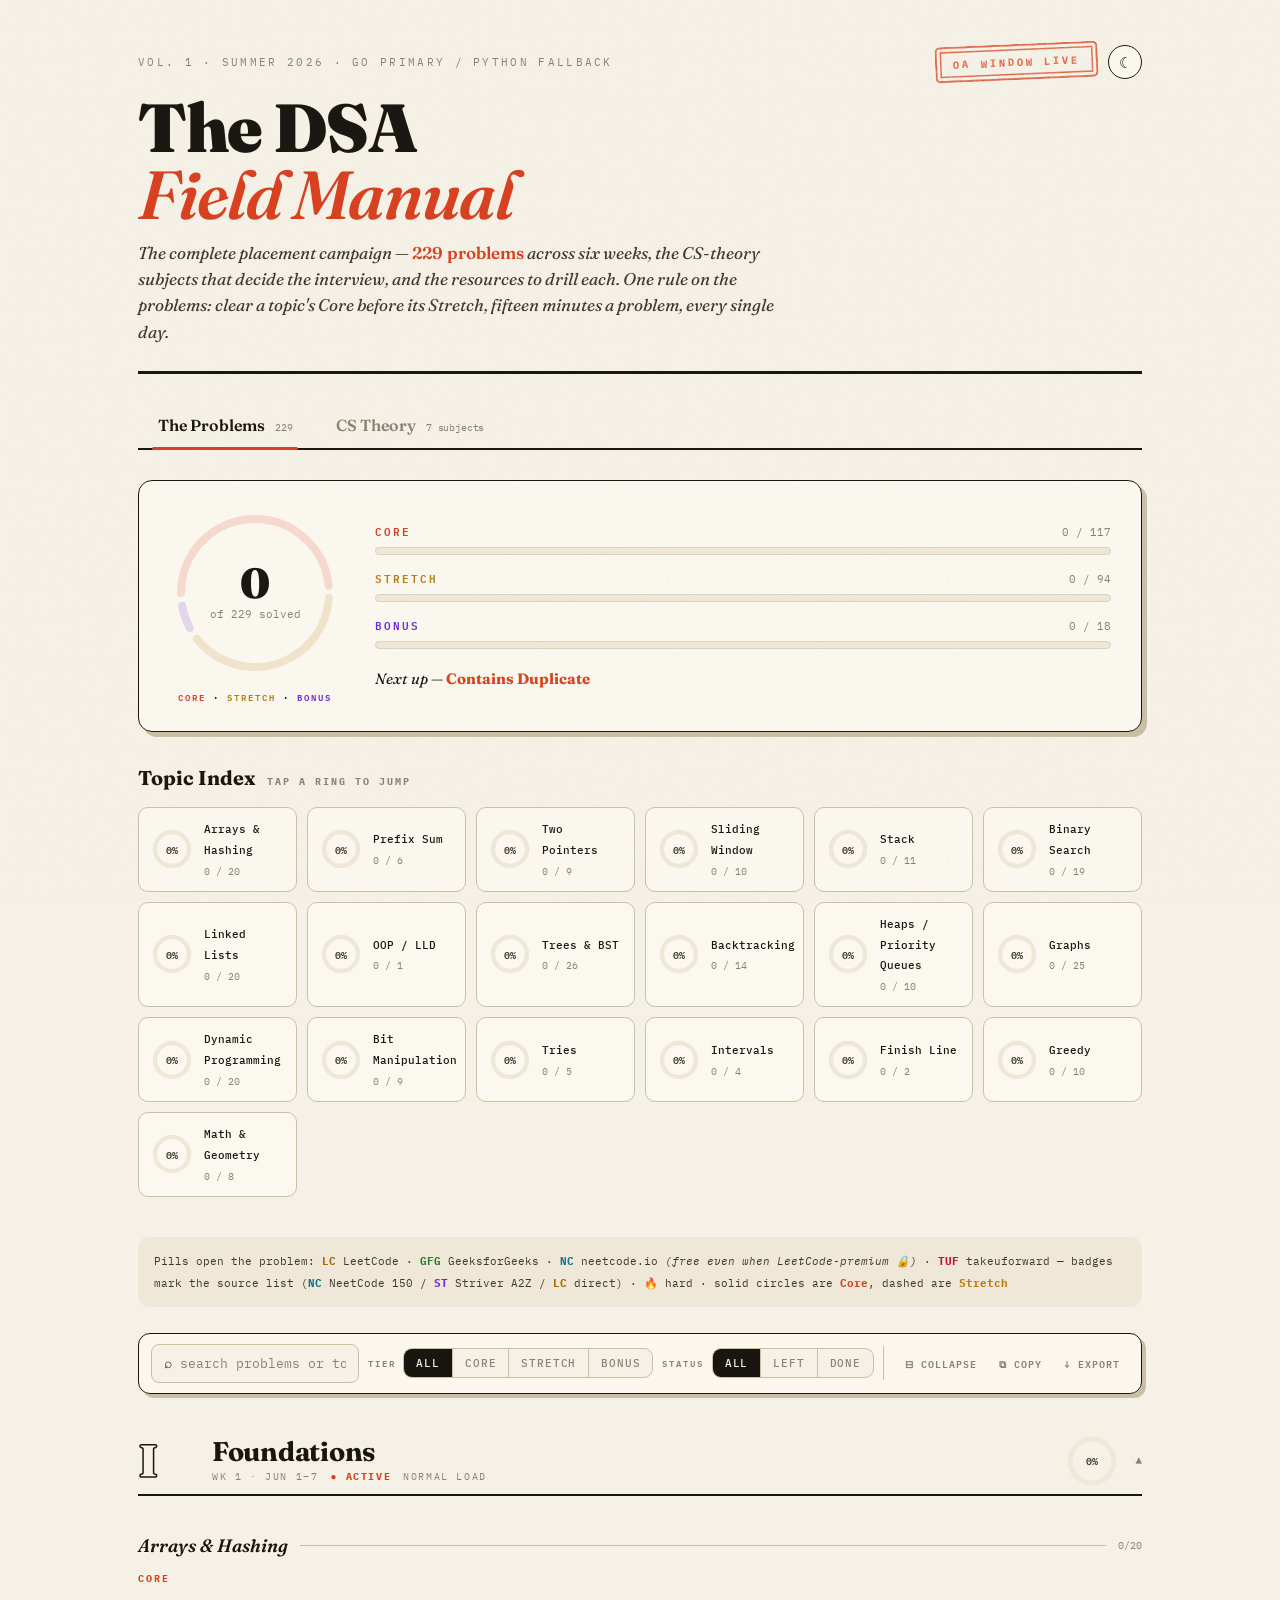
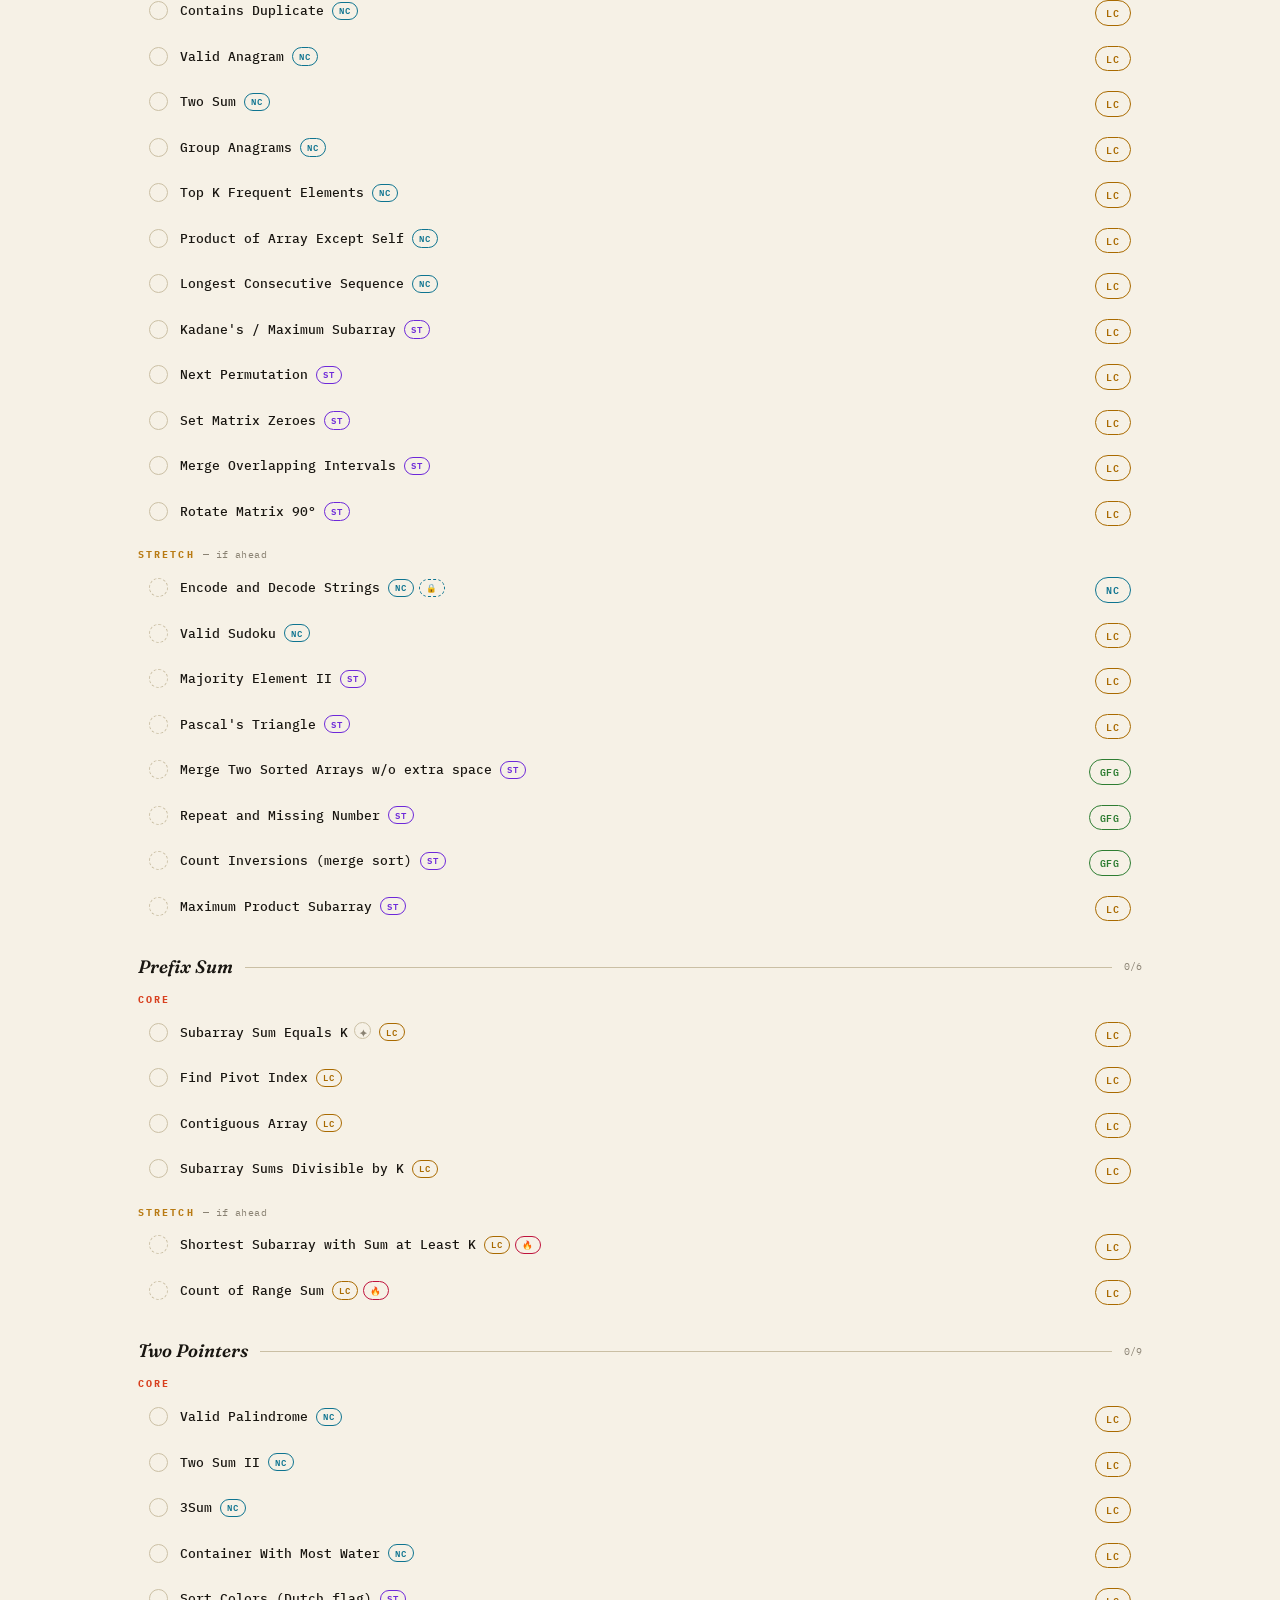
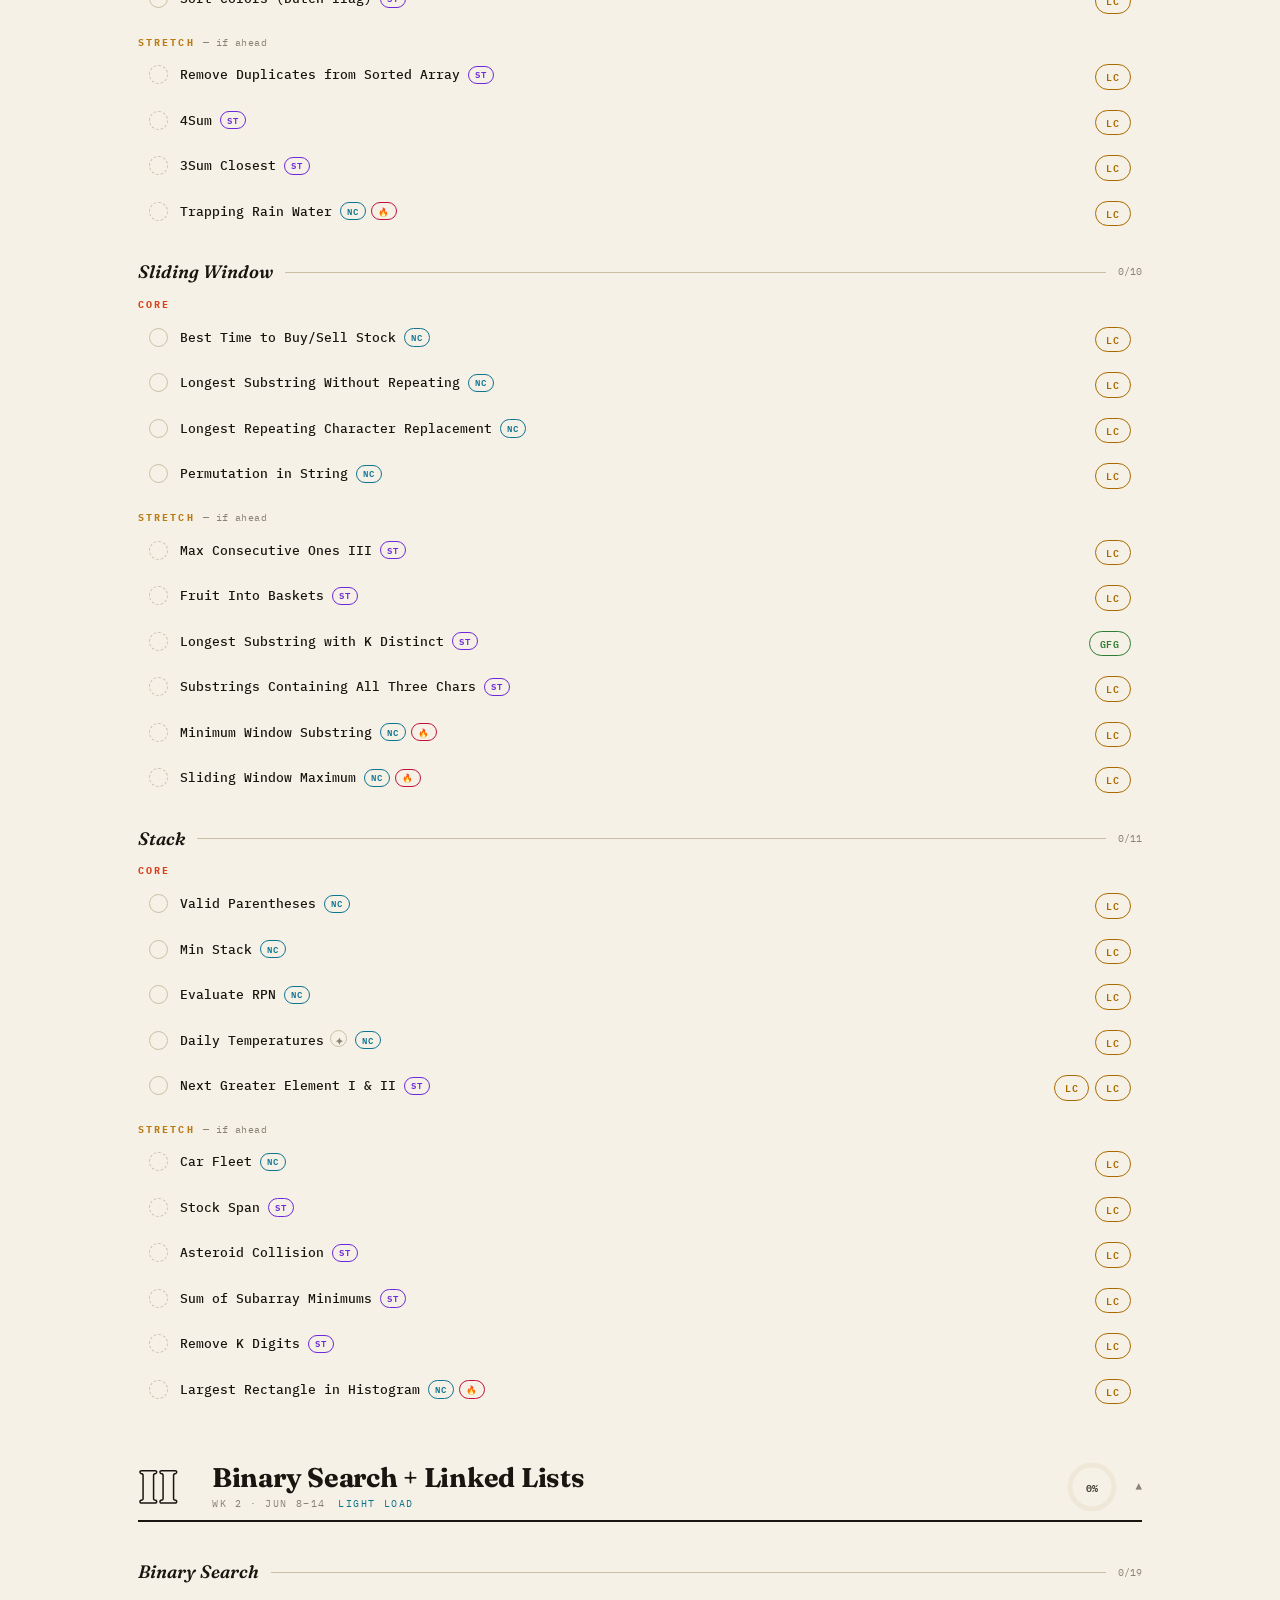
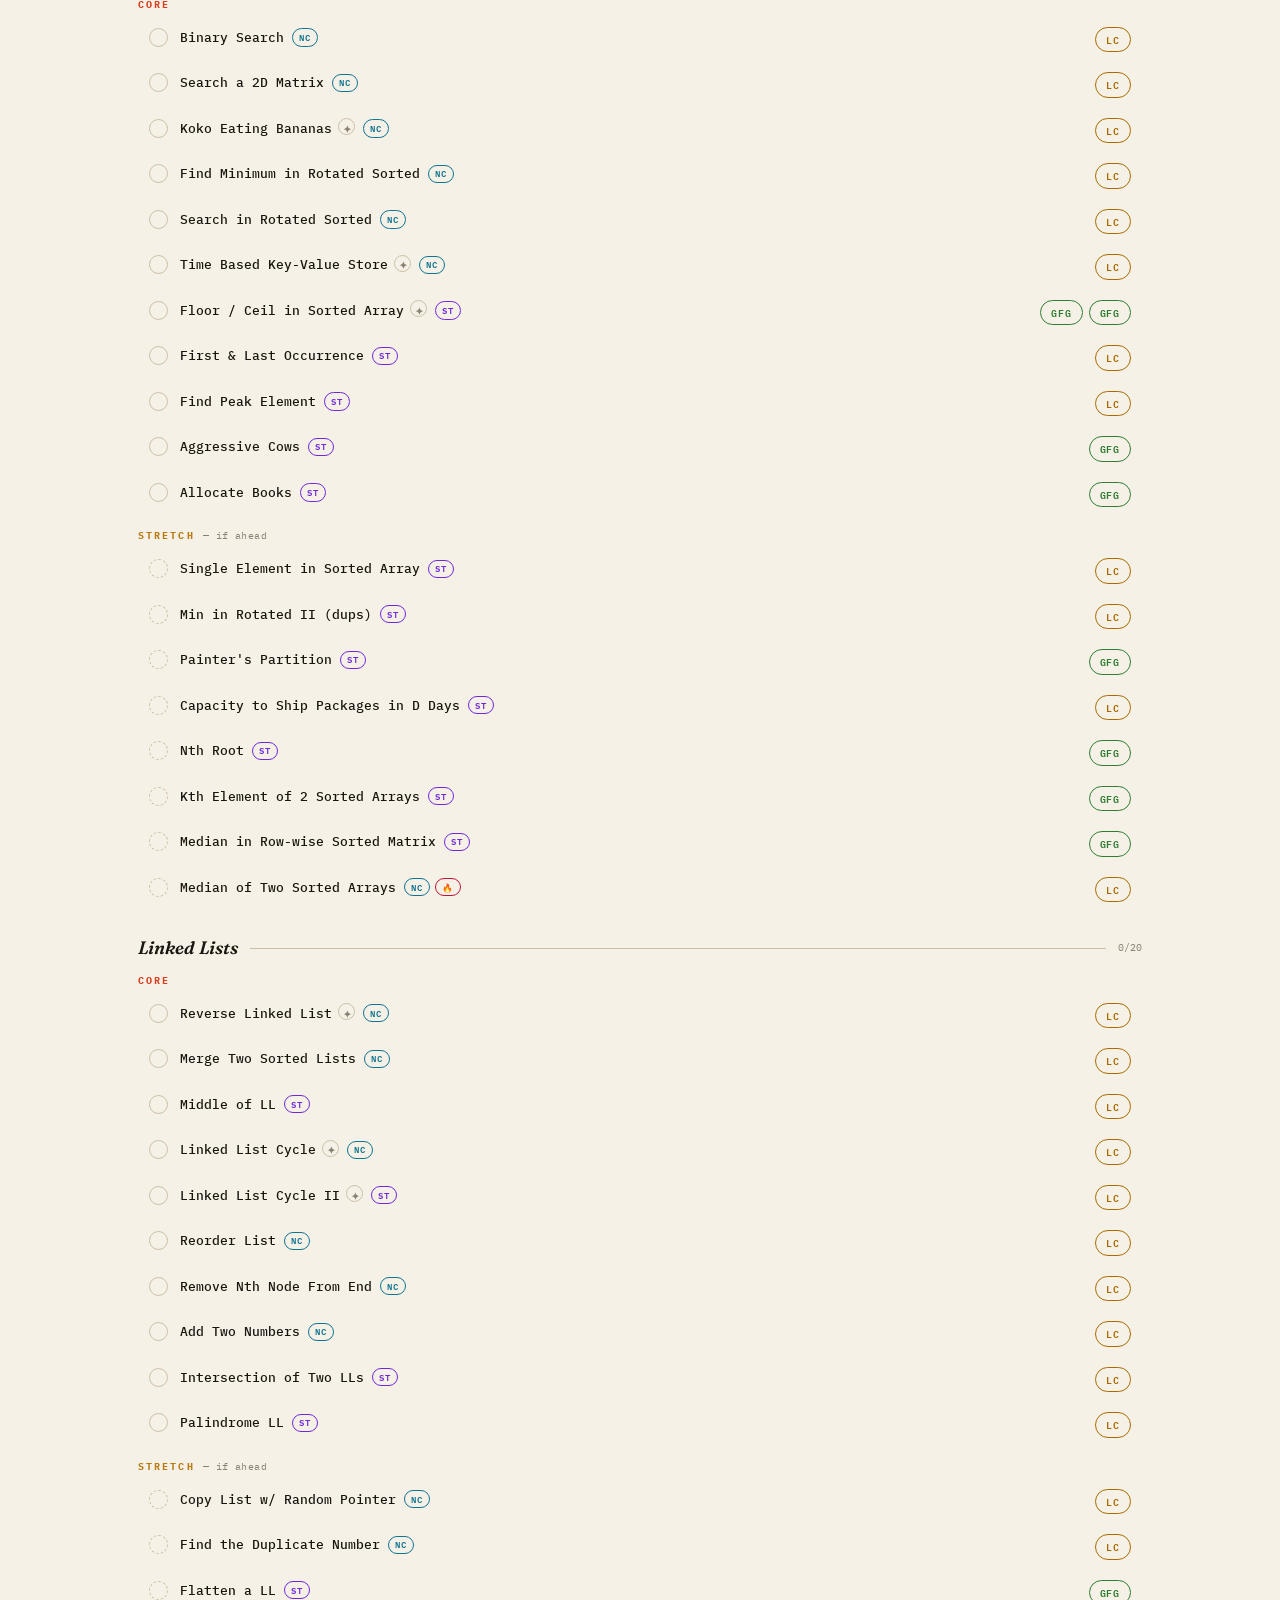
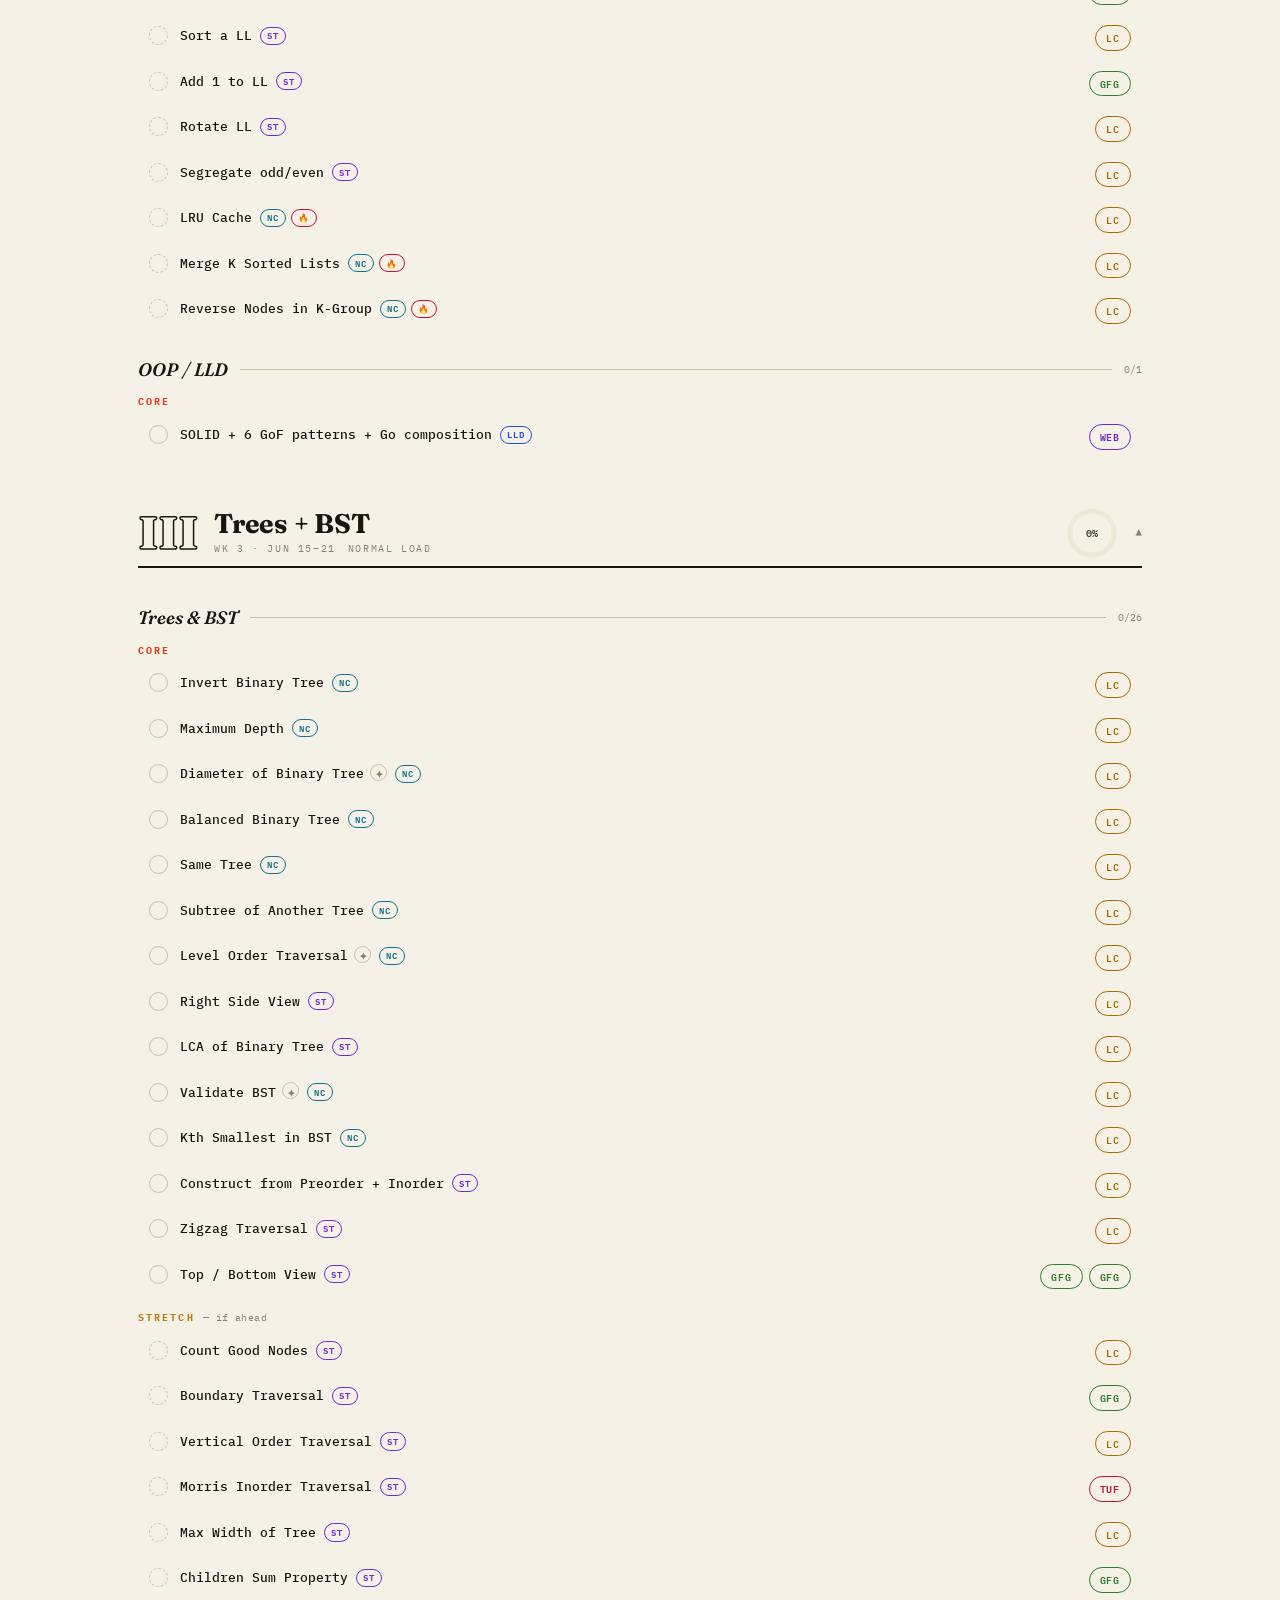
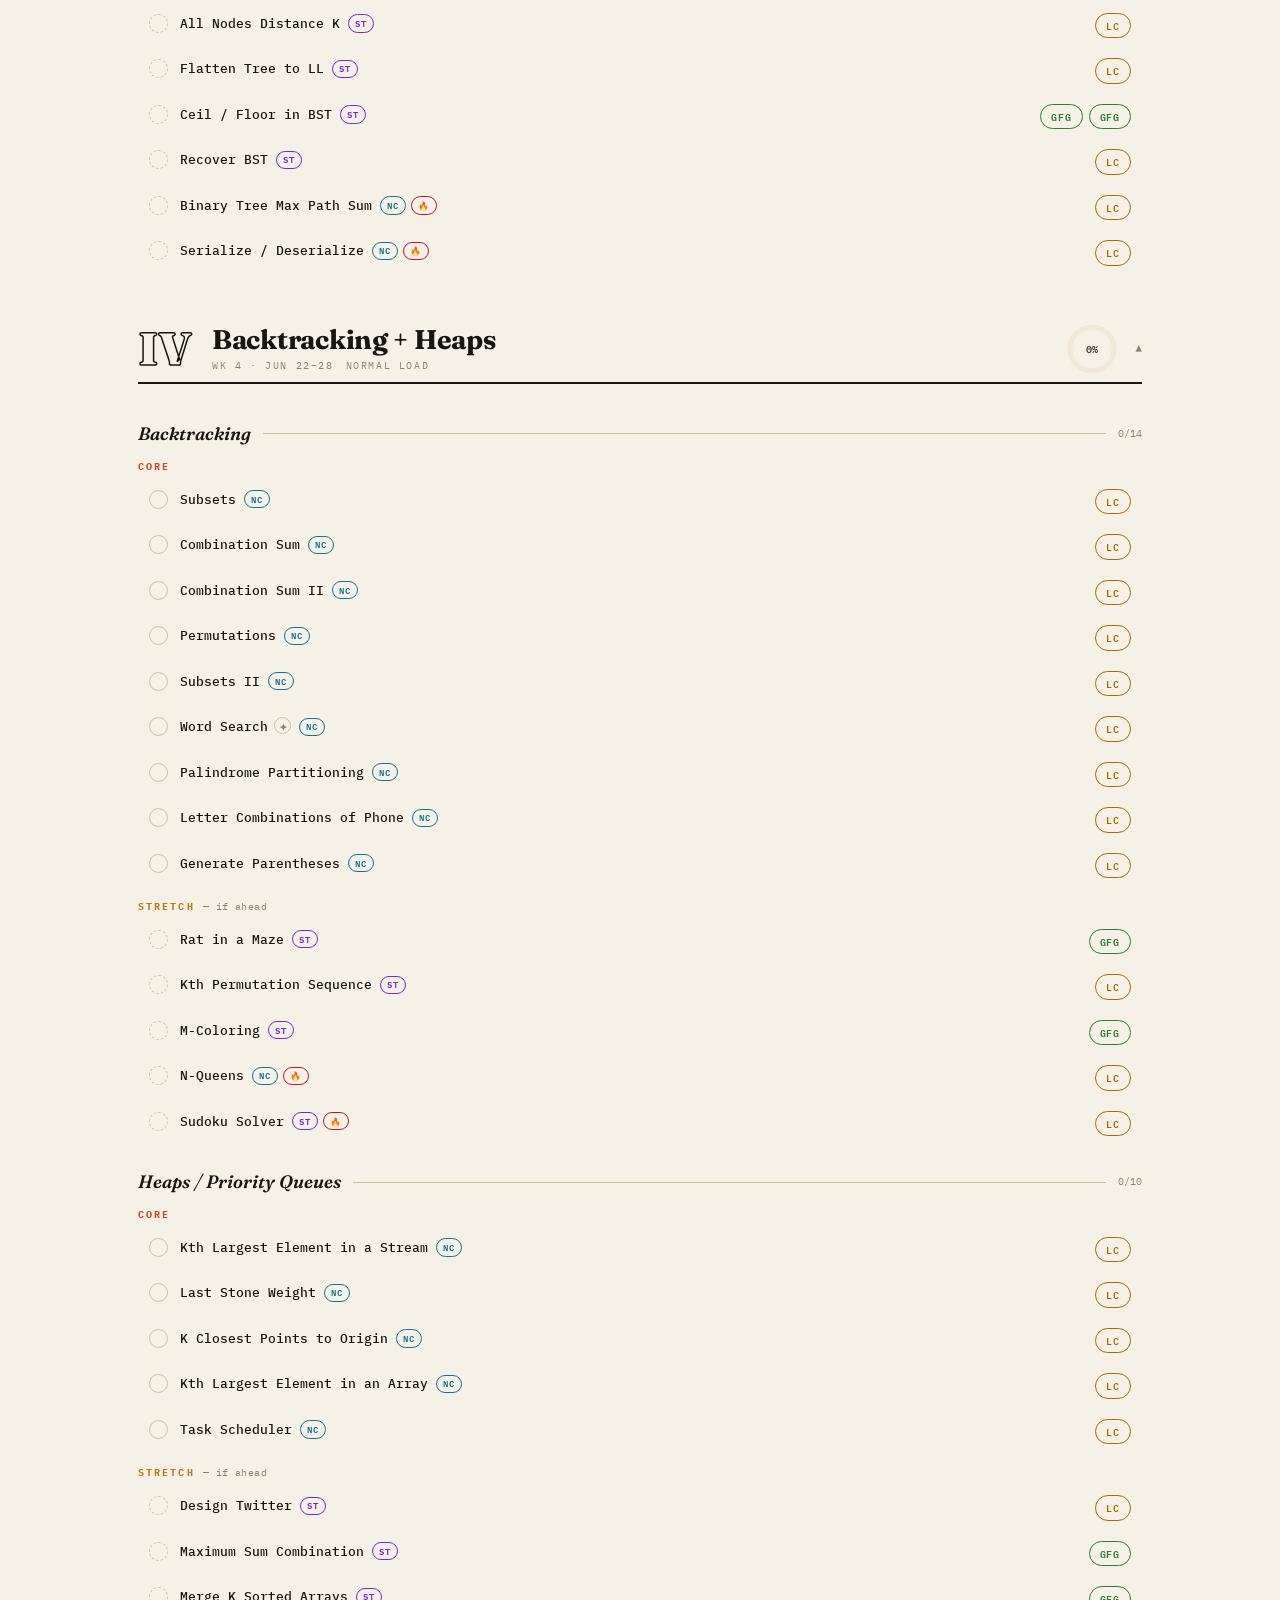
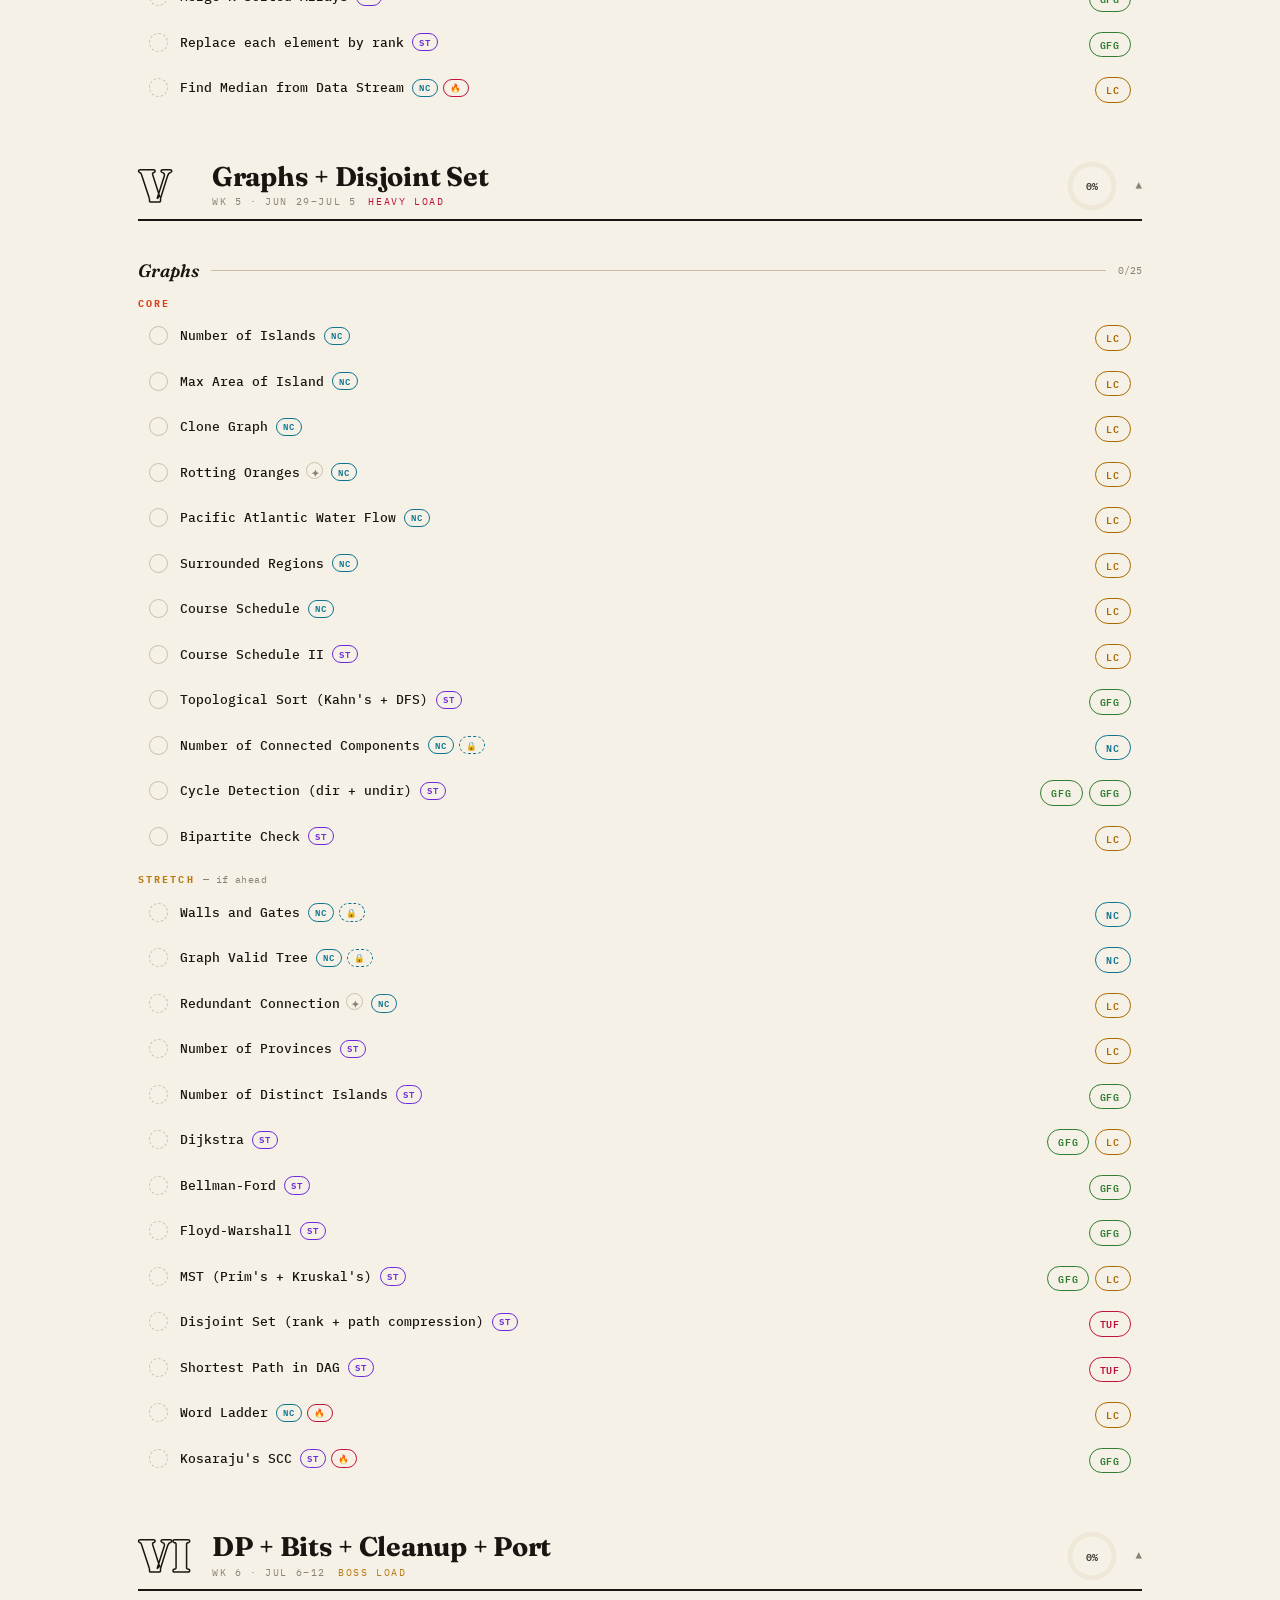
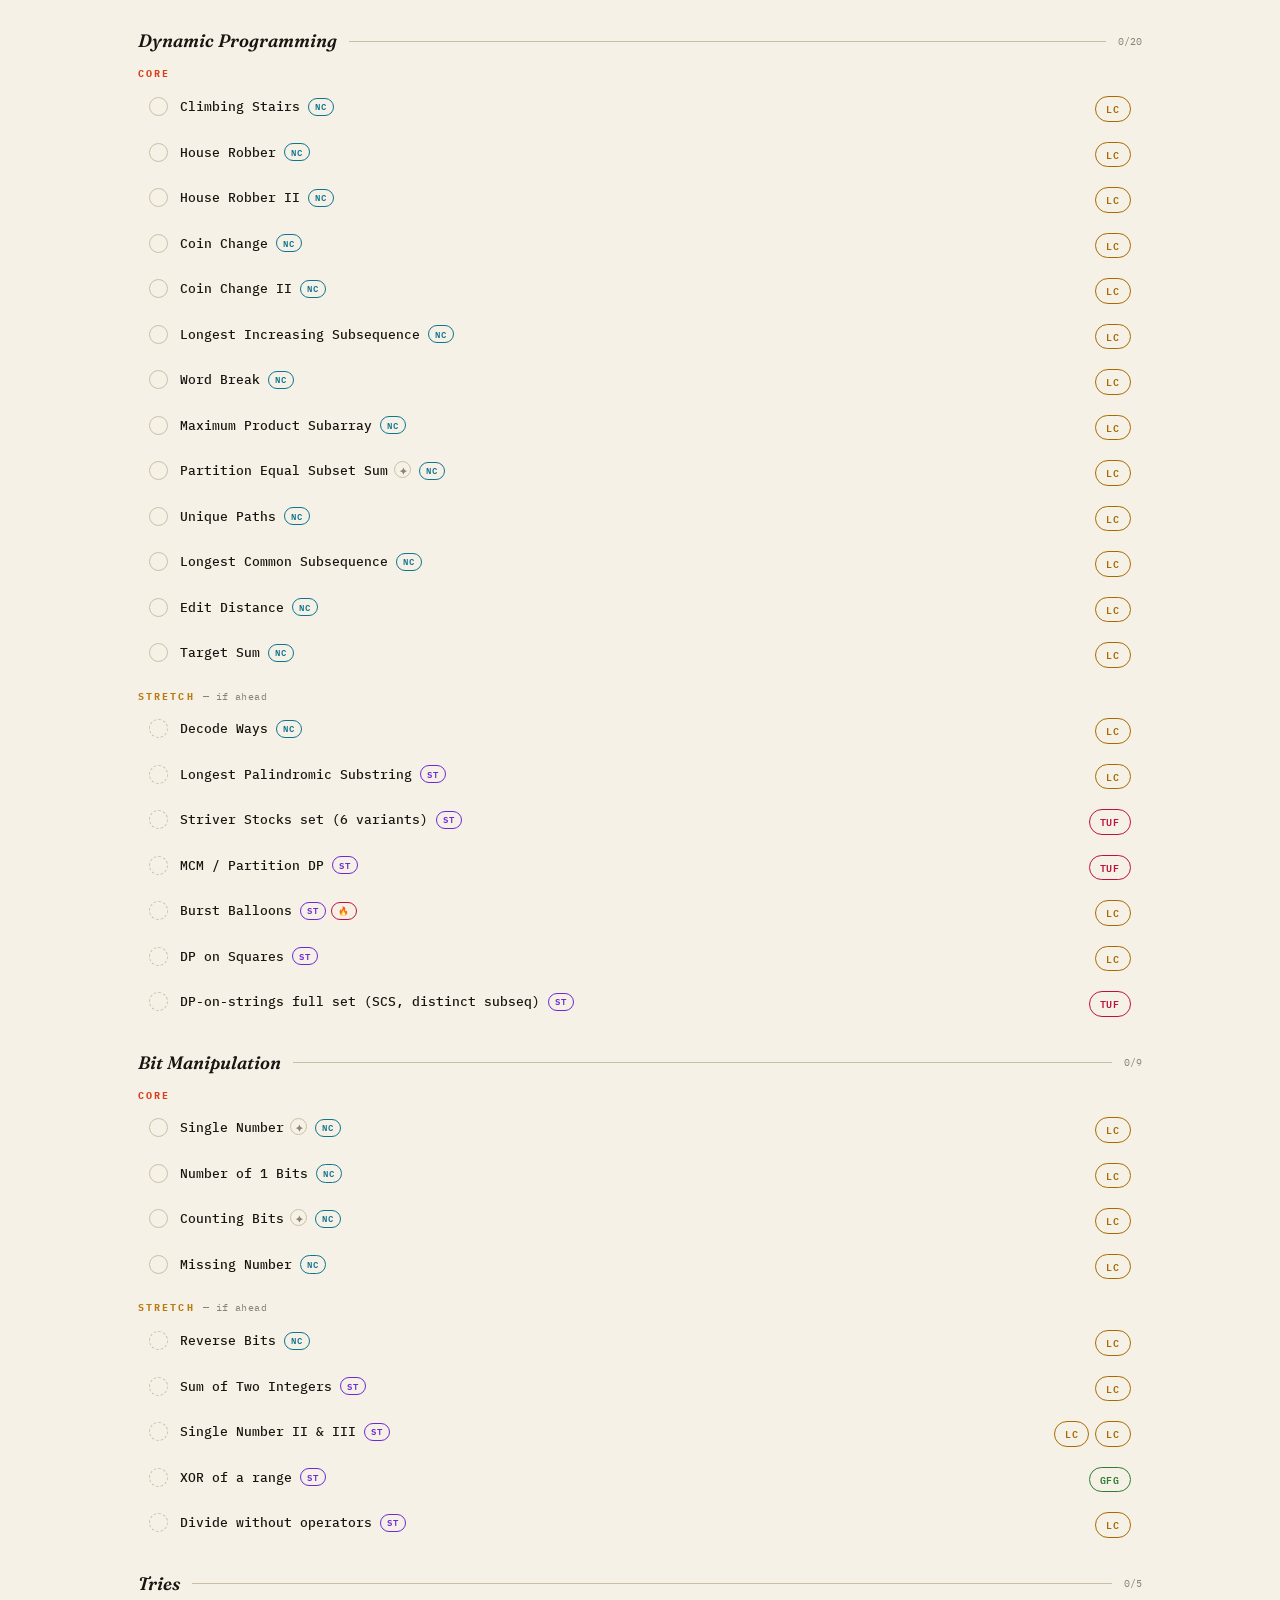
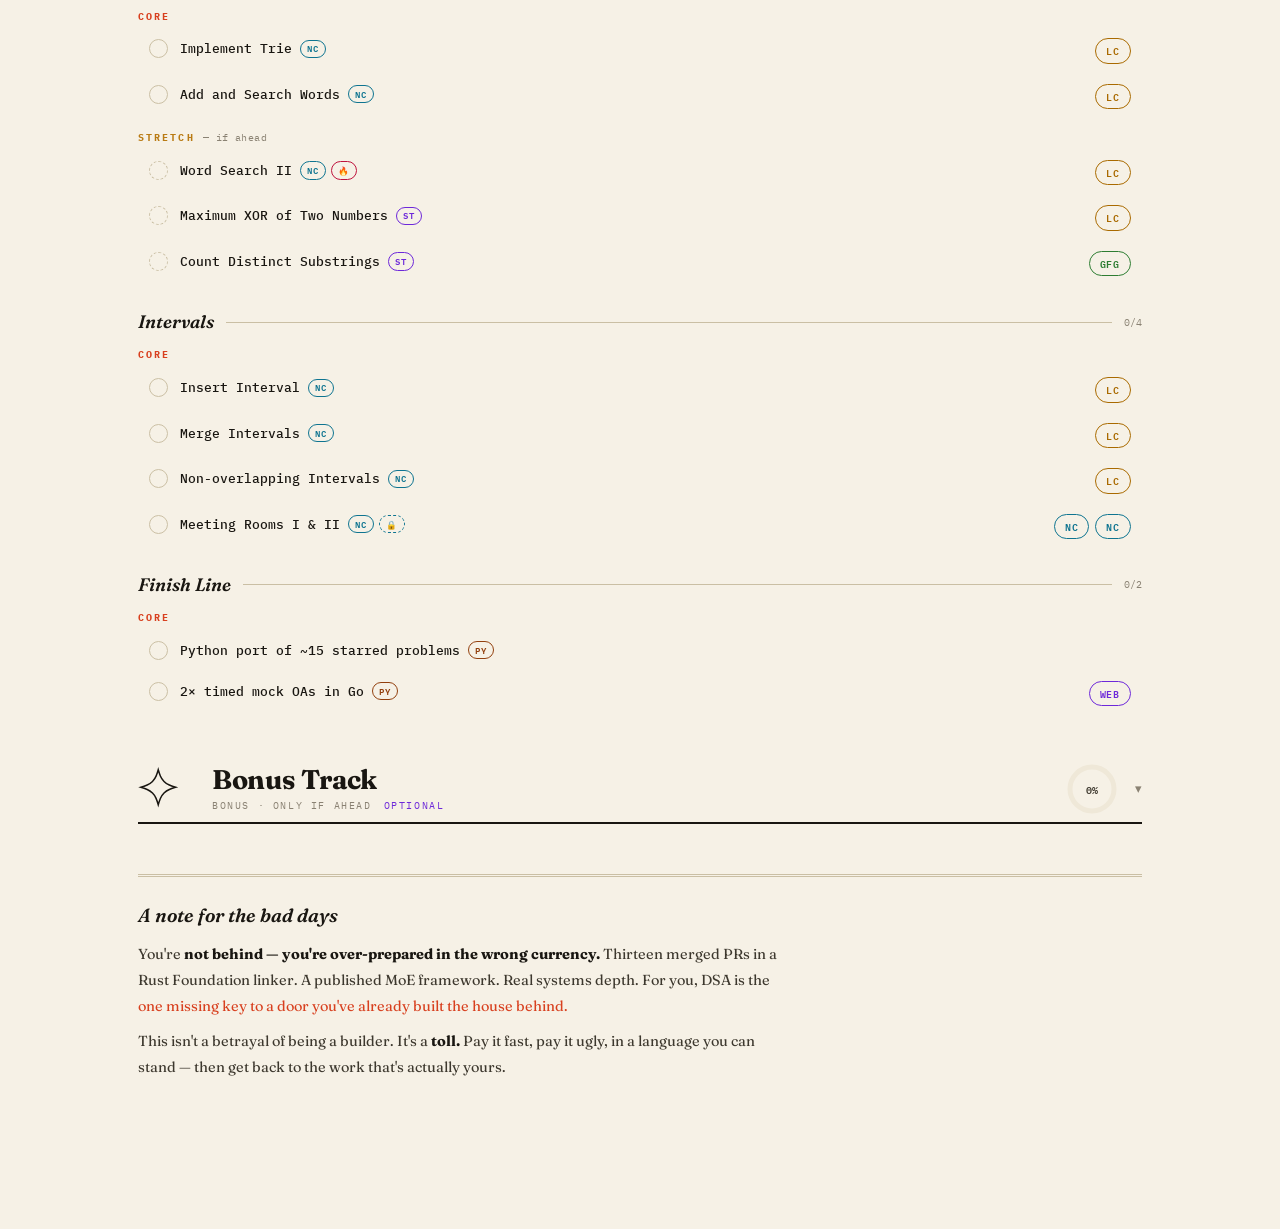
==== commit 8e613094: "add click-to-reveal hints: `✦` `.hint-mark` toggles `.hint-note` (replacing always-on `.pnote`); exp" ====
--- a/roadmap.html
+++ b/roadmap.html
@@ -227,7 +227,15 @@
 .row.ck .pname{color:var(--faint);text-decoration:line-through;text-decoration-color:var(--hair2)}
 .pmain{flex:1;min-width:0}
 .pname{font-size:13px;color:var(--ink);font-weight:500}
-.pnote{color:var(--faint);font-size:11.5px;font-style:italic;font-family:var(--serif)}
+.hint-mark{display:inline-flex;align-items:center;justify-content:center;width:17px;height:17px;margin-left:6px;
+  border-radius:50%;border:1.3px solid var(--hair2);color:var(--faint);font-size:10px;line-height:1;font-weight:600;
+  cursor:pointer;user-select:none;vertical-align:1px;transition:.15s}
+.hint-mark>span{display:block;transform:translateY(.5px)} /* optical-center the ✦ fallback glyph */
+.hint-mark:hover{border-color:var(--verm);color:var(--verm)}
+.hint-mark.on{border-color:var(--verm);color:#fff;background:var(--verm)}
+.hint-note{font-family:var(--serif);font-style:italic;font-size:11.5px;color:var(--ink2);padding-left:13px;
+  border-left:2px solid var(--verm);max-height:0;opacity:0;overflow:hidden;transition:.3s ease}
+.hint-note.on{max-height:60px;opacity:1;margin-top:6px}
 .pbadges{display:inline-flex;gap:5px;margin-left:8px;vertical-align:1px}
 .bdg{font-size:8.5px;font-weight:600;letter-spacing:.1em;padding:1.5px 6px;border-radius:999px;border:1px solid}
 .b-NC{color:var(--ncs);border-color:var(--ncs)} .b-ST{color:var(--web);border-color:var(--web)}
@@ -436,7 +444,7 @@
 </div>
 
 <script>
-const DATA = {"sprints": [{"id": "s1", "week": "WK 1", "dates": "Jun 1–7", "title": "Foundations", "load": "normal", "topics": [["Arrays & Hashing", [{"id": "ppdone1", "title": "Contains Duplicate", "src": "NC", "tier": "done", "links": [["LC", "https://leetcode.com/problems/contains-duplicate/"]], "note": null, "fire": false, "lock": false}, {"id": "ppdone2", "title": "Valid Anagram", "src": "NC", "tier": "done", "links": [["LC", "https://leetcode.com/problems/valid-anagram/"]], "note": null, "fire": false, "lock": false}, {"id": "ppdone3", "title": "Two Sum", "src": "NC", "tier": "done", "links": [["LC", "https://leetcode.com/problems/two-sum/"]], "note": null, "fire": false, "lock": false}, {"id": "ppdone4", "title": "Group Anagrams", "src": "NC", "tier": "done", "links": [["LC", "https://leetcode.com/problems/group-anagrams/"]], "note": null, "fire": false, "lock": false}, {"id": "pp5", "title": "Top K Frequent Elements", "src": "NC", "tier": "core", "links": [["LC", "https://leetcode.com/problems/top-k-frequent-elements/"]], "note": null, "fire": false, "lock": false}, {"id": "pp6", "title": "Product of Array Except Self", "src": "NC", "tier": "core", "links": [["LC", "https://leetcode.com/problems/product-of-array-except-self/"]], "note": null, "fire": false, "lock": false}, {"id": "pp7", "title": "Longest Consecutive Sequence", "src": "NC", "tier": "core", "links": [["LC", "https://leetcode.com/problems/longest-consecutive-sequence/"]], "note": null, "fire": false, "lock": false}, {"id": "pp8", "title": "Kadane's / Maximum Subarray", "src": "ST", "tier": "core", "links": [["LC", "https://leetcode.com/problems/maximum-subarray/"]], "note": null, "fire": false, "lock": false}, {"id": "pp9", "title": "Next Permutation", "src": "ST", "tier": "core", "links": [["LC", "https://leetcode.com/problems/next-permutation/"]], "note": null, "fire": false, "lock": false}, {"id": "pp10", "title": "Set Matrix Zeroes", "src": "ST", "tier": "core", "links": [["LC", "https://leetcode.com/problems/set-matrix-zeroes/"]], "note": null, "fire": false, "lock": false}, {"id": "pp11", "title": "Merge Overlapping Intervals", "src": "ST", "tier": "core", "links": [["LC", "https://leetcode.com/problems/merge-intervals/"]], "note": null, "fire": false, "lock": false}, {"id": "pp12", "title": "Rotate Matrix 90°", "src": "ST", "tier": "core", "links": [["LC", "https://leetcode.com/problems/rotate-image/"]], "note": null, "fire": false, "lock": false}, {"id": "pp13", "title": "Encode and Decode Strings", "src": "NC", "tier": "stretch", "links": [["NC", "https://neetcode.io/problems/string-encode-and-decode"]], "note": null, "fire": false, "lock": true}, {"id": "pp14", "title": "Valid Sudoku", "src": "NC", "tier": "stretch", "links": [["LC", "https://leetcode.com/problems/valid-sudoku/"]], "note": null, "fire": false, "lock": false}, {"id": "pp15", "title": "Majority Element II", "src": "ST", "tier": "stretch", "links": [["LC", "https://leetcode.com/problems/majority-element-ii/"]], "note": null, "fire": false, "lock": false}, {"id": "pp16", "title": "Pascal's Triangle", "src": "ST", "tier": "stretch", "links": [["LC", "https://leetcode.com/problems/pascals-triangle/"]], "note": null, "fire": false, "lock": false}, {"id": "pp17", "title": "Merge Two Sorted Arrays w/o extra space", "src": "ST", "tier": "stretch", "links": [["GFG", "https://www.geeksforgeeks.org/problems/merge-two-sorted-arrays-1587115620/1"]], "note": null, "fire": false, "lock": false}, {"id": "pp18", "title": "Repeat and Missing Number", "src": "ST", "tier": "stretch", "links": [["GFG", "https://www.geeksforgeeks.org/problems/find-missing-and-repeating2512/1"]], "note": null, "fire": false, "lock": false}, {"id": "pp19", "title": "Count Inversions (merge sort)", "src": "ST", "tier": "stretch", "links": [["GFG", "https://www.geeksforgeeks.org/problems/inversion-of-array-1587115620/1"]], "note": null, "fire": false, "lock": false}, {"id": "pp20", "title": "Maximum Product Subarray", "src": "ST", "tier": "stretch", "links": [["LC", "https://leetcode.com/problems/maximum-product-subarray/"]], "note": null, "fire": false, "lock": false}]], ["Prefix Sum", [{"id": "ppfx1", "title": "Subarray Sum Equals K", "src": "LC", "tier": "core", "links": [["LC", "https://leetcode.com/problems/subarray-sum-equals-k/"]], "note": "prefix sum + hashmap, the key trick", "fire": false, "lock": false}, {"id": "ppfx2", "title": "Find Pivot Index", "src": "LC", "tier": "core", "links": [["LC", "https://leetcode.com/problems/find-pivot-index/"]], "note": null, "fire": false, "lock": false}, {"id": "ppfx3", "title": "Contiguous Array", "src": "LC", "tier": "core", "links": [["LC", "https://leetcode.com/problems/contiguous-array/"]], "note": null, "fire": false, "lock": false}, {"id": "ppfx4", "title": "Subarray Sums Divisible by K", "src": "LC", "tier": "core", "links": [["LC", "https://leetcode.com/problems/subarray-sums-divisible-by-k/"]], "note": null, "fire": false, "lock": false}, {"id": "ppfx5", "title": "Shortest Subarray with Sum at Least K", "src": "LC", "tier": "stretch", "links": [["LC", "https://leetcode.com/problems/shortest-subarray-with-sum-at-least-k/"]], "note": null, "fire": true, "lock": false}, {"id": "ppfx6", "title": "Count of Range Sum", "src": "LC", "tier": "stretch", "links": [["LC", "https://leetcode.com/problems/count-of-range-sum/"]], "note": null, "fire": true, "lock": false}]], ["Two Pointers", [{"id": "ppdone21", "title": "Valid Palindrome", "src": "NC", "tier": "done", "links": [["LC", "https://leetcode.com/problems/valid-palindrome/"]], "note": null, "fire": false, "lock": false}, {"id": "pp22", "title": "Two Sum II", "src": "NC", "tier": "core", "links": [["LC", "https://leetcode.com/problems/two-sum-ii-input-array-is-sorted/"]], "note": null, "fire": false, "lock": false}, {"id": "pp23", "title": "3Sum", "src": "NC", "tier": "core", "links": [["LC", "https://leetcode.com/problems/3sum/"]], "note": null, "fire": false, "lock": false}, {"id": "pp24", "title": "Container With Most Water", "src": "NC", "tier": "core", "links": [["LC", "https://leetcode.com/problems/container-with-most-water/"]], "note": null, "fire": false, "lock": false}, {"id": "pp25", "title": "Sort Colors (Dutch flag)", "src": "ST", "tier": "core", "links": [["LC", "https://leetcode.com/problems/sort-colors/"]], "note": null, "fire": false, "lock": false}, {"id": "pp26", "title": "Remove Duplicates from Sorted Array", "src": "ST", "tier": "stretch", "links": [["LC", "https://leetcode.com/problems/remove-duplicates-from-sorted-array/"]], "note": null, "fire": false, "lock": false}, {"id": "pp27", "title": "4Sum", "src": "ST", "tier": "stretch", "links": [["LC", "https://leetcode.com/problems/4sum/"]], "note": null, "fire": false, "lock": false}, {"id": "pp28", "title": "3Sum Closest", "src": "ST", "tier": "stretch", "links": [["LC", "https://leetcode.com/problems/3sum-closest/"]], "note": null, "fire": false, "lock": false}, {"id": "pp29", "title": "Trapping Rain Water", "src": "NC", "tier": "stretch", "links": [["LC", "https://leetcode.com/problems/trapping-rain-water/"]], "note": null, "fire": true, "lock": false}]], ["Sliding Window", [{"id": "pp30", "title": "Best Time to Buy/Sell Stock", "src": "NC", "tier": "core", "links": [["LC", "https://leetcode.com/problems/best-time-to-buy-and-sell-stock/"]], "note": null, "fire": false, "lock": false}, {"id": "pp31", "title": "Longest Substring Without Repeating", "src": "NC", "tier": "core", "links": [["LC", "https://leetcode.com/problems/longest-substring-without-repeating-characters/"]], "note": null, "fire": false, "lock": false}, {"id": "pp32", "title": "Longest Repeating Character Replacement", "src": "NC", "tier": "core", "links": [["LC", "https://leetcode.com/problems/longest-repeating-character-replacement/"]], "note": null, "fire": false, "lock": false}, {"id": "pp33", "title": "Permutation in String", "src": "NC", "tier": "core", "links": [["LC", "https://leetcode.com/problems/permutation-in-string/"]], "note": null, "fire": false, "lock": false}, {"id": "pp34", "title": "Max Consecutive Ones III", "src": "ST", "tier": "stretch", "links": [["LC", "https://leetcode.com/problems/max-consecutive-ones-iii/"]], "note": null, "fire": false, "lock": false}, {"id": "pp35", "title": "Fruit Into Baskets", "src": "ST", "tier": "stretch", "links": [["LC", "https://leetcode.com/problems/fruit-into-baskets/"]], "note": null, "fire": false, "lock": false}, {"id": "pp36", "title": "Longest Substring with K Distinct", "src": "ST", "tier": "stretch", "links": [["GFG", "https://www.geeksforgeeks.org/problems/longest-k-unique-characters-substring0853/1"]], "note": null, "fire": false, "lock": false}, {"id": "pp37", "title": "Substrings Containing All Three Chars", "src": "ST", "tier": "stretch", "links": [["LC", "https://leetcode.com/problems/number-of-substrings-containing-all-three-characters/"]], "note": null, "fire": false, "lock": false}, {"id": "pp38", "title": "Minimum Window Substring", "src": "NC", "tier": "stretch", "links": [["LC", "https://leetcode.com/problems/minimum-window-substring/"]], "note": null, "fire": true, "lock": false}, {"id": "pp39", "title": "Sliding Window Maximum", "src": "NC", "tier": "stretch", "links": [["LC", "https://leetcode.com/problems/sliding-window-maximum/"]], "note": null, "fire": true, "lock": false}]], ["Stack", [{"id": "ppdone40", "title": "Valid Parentheses", "src": "NC", "tier": "done", "links": [["LC", "https://leetcode.com/problems/valid-parentheses/"]], "note": null, "fire": false, "lock": false}, {"id": "pp41", "title": "Min Stack", "src": "NC", "tier": "core", "links": [["LC", "https://leetcode.com/problems/min-stack/"]], "note": null, "fire": false, "lock": false}, {"id": "pp42", "title": "Evaluate RPN", "src": "NC", "tier": "core", "links": [["LC", "https://leetcode.com/problems/evaluate-reverse-polish-notation/"]], "note": null, "fire": false, "lock": false}, {"id": "pp44", "title": "Daily Temperatures", "src": "NC", "tier": "core", "links": [["LC", "https://leetcode.com/problems/daily-temperatures/"]], "note": "monotonic stack", "fire": false, "lock": false}, {"id": "pp45", "title": "Next Greater Element I & II", "src": "ST", "tier": "core", "links": [["LC", "https://leetcode.com/problems/next-greater-element-i/"], ["LC", "https://leetcode.com/problems/next-greater-element-ii/"]], "note": null, "fire": false, "lock": false}, {"id": "pp46", "title": "Car Fleet", "src": "NC", "tier": "stretch", "links": [["LC", "https://leetcode.com/problems/car-fleet/"]], "note": null, "fire": false, "lock": false}, {"id": "pp47", "title": "Stock Span", "src": "ST", "tier": "stretch", "links": [["LC", "https://leetcode.com/problems/online-stock-span/"]], "note": null, "fire": false, "lock": false}, {"id": "pp48", "title": "Asteroid Collision", "src": "ST", "tier": "stretch", "links": [["LC", "https://leetcode.com/problems/asteroid-collision/"]], "note": null, "fire": false, "lock": false}, {"id": "pp49", "title": "Sum of Subarray Minimums", "src": "ST", "tier": "stretch", "links": [["LC", "https://leetcode.com/problems/sum-of-subarray-minimums/"]], "note": null, "fire": false, "lock": false}, {"id": "pp50", "title": "Remove K Digits", "src": "ST", "tier": "stretch", "links": [["LC", "https://leetcode.com/problems/remove-k-digits/"]], "note": null, "fire": false, "lock": false}, {"id": "pp51", "title": "Largest Rectangle in Histogram", "src": "NC", "tier": "stretch", "links": [["LC", "https://leetcode.com/problems/largest-rectangle-in-histogram/"]], "note": null, "fire": true, "lock": false}]]]}, {"id": "s2", "week": "WK 2", "dates": "Jun 8–14", "title": "Binary Search + Linked Lists", "load": "light", "topics": [["Binary Search", [{"id": "pp52", "title": "Binary Search", "src": "NC", "tier": "done", "links": [["LC", "https://leetcode.com/problems/binary-search/"]], "note": null, "fire": false, "lock": false}, {"id": "pp53", "title": "Search a 2D Matrix", "src": "NC", "tier": "done", "links": [["LC", "https://leetcode.com/problems/search-a-2d-matrix/"]], "note": null, "fire": false, "lock": false}, {"id": "pp54", "title": "Koko Eating Bananas", "src": "NC", "tier": "done", "links": [["LC", "https://leetcode.com/problems/koko-eating-bananas/"]], "note": "BS-on-answer", "fire": false, "lock": false}, {"id": "pp55", "title": "Find Minimum in Rotated Sorted", "src": "NC", "tier": "done", "links": [["LC", "https://leetcode.com/problems/find-minimum-in-rotated-sorted-array/"]], "note": null, "fire": false, "lock": false}, {"id": "pp56", "title": "Search in Rotated Sorted", "src": "NC", "tier": "done", "links": [["LC", "https://leetcode.com/problems/search-in-rotated-sorted-array/"]], "note": null, "fire": false, "lock": false}, {"id": "pptkv", "title": "Time Based Key-Value Store", "src": "NC", "tier": "core", "links": [["LC", "https://leetcode.com/problems/time-based-key-value-store/"]], "note": "BS on timestamps", "fire": false, "lock": false}, {"id": "pp57", "title": "Floor / Ceil in Sorted Array", "src": "ST", "tier": "core", "links": [["GFG", "https://www.geeksforgeeks.org/problems/floor-in-a-sorted-array-1587115620/1"], ["GFG", "https://www.geeksforgeeks.org/problems/ceil-in-a-sorted-array/1"]], "note": "no LeetCode version", "fire": false, "lock": false}, {"id": "pp58", "title": "First & Last Occurrence", "src": "ST", "tier": "core", "links": [["LC", "https://leetcode.com/problems/find-first-and-last-position-of-element-in-sorted-array/"]], "note": null, "fire": false, "lock": false}, {"id": "pp59", "title": "Find Peak Element", "src": "ST", "tier": "core", "links": [["LC", "https://leetcode.com/problems/find-peak-element/"]], "note": null, "fire": false, "lock": false}, {"id": "pp60", "title": "Aggressive Cows", "src": "ST", "tier": "core", "links": [["GFG", "https://www.geeksforgeeks.org/problems/aggressive-cows/1"]], "note": null, "fire": false, "lock": false}, {"id": "pp61", "title": "Allocate Books", "src": "ST", "tier": "core", "links": [["GFG", "https://www.geeksforgeeks.org/problems/allocate-minimum-number-of-pages0937/1"]], "note": null, "fire": false, "lock": false}, {"id": "pp62", "title": "Single Element in Sorted Array", "src": "ST", "tier": "stretch", "links": [["LC", "https://leetcode.com/problems/single-element-in-a-sorted-array/"]], "note": null, "fire": false, "lock": false}, {"id": "pp63", "title": "Min in Rotated II (dups)", "src": "ST", "tier": "stretch", "links": [["LC", "https://leetcode.com/problems/find-minimum-in-rotated-sorted-array-ii/"]], "note": null, "fire": false, "lock": false}, {"id": "pp64", "title": "Painter's Partition", "src": "ST", "tier": "stretch", "links": [["GFG", "https://www.geeksforgeeks.org/problems/the-painters-partition-problem1535/1"]], "note": null, "fire": false, "lock": false}, {"id": "pp65", "title": "Capacity to Ship Packages in D Days", "src": "ST", "tier": "stretch", "links": [["LC", "https://leetcode.com/problems/capacity-to-ship-packages-within-d-days/"]], "note": null, "fire": false, "lock": false}, {"id": "pp66", "title": "Nth Root", "src": "ST", "tier": "stretch", "links": [["GFG", "https://www.geeksforgeeks.org/problems/find-nth-root-of-m5843/1"]], "note": null, "fire": false, "lock": false}, {"id": "pp67", "title": "Kth Element of 2 Sorted Arrays", "src": "ST", "tier": "stretch", "links": [["GFG", "https://www.geeksforgeeks.org/problems/k-th-element-of-two-sorted-array1317/1"]], "note": null, "fire": false, "lock": false}, {"id": "pp68", "title": "Median in Row-wise Sorted Matrix", "src": "ST", "tier": "stretch", "links": [["GFG", "https://www.geeksforgeeks.org/problems/median-in-a-row-wise-sorted-matrix1527/1"]], "note": null, "fire": false, "lock": false}, {"id": "pp69", "title": "Median of Two Sorted Arrays", "src": "NC", "tier": "stretch", "links": [["LC", "https://leetcode.com/problems/median-of-two-sorted-arrays/"]], "note": null, "fire": true, "lock": false}]], ["Linked Lists", [{"id": "pp70", "title": "Reverse Linked List", "src": "NC", "tier": "core", "links": [["LC", "https://leetcode.com/problems/reverse-linked-list/"]], "note": "primitive", "fire": false, "lock": false}, {"id": "pp71", "title": "Merge Two Sorted Lists", "src": "NC", "tier": "core", "links": [["LC", "https://leetcode.com/problems/merge-two-sorted-lists/"]], "note": null, "fire": false, "lock": false}, {"id": "pp72", "title": "Middle of LL", "src": "ST", "tier": "core", "links": [["LC", "https://leetcode.com/problems/middle-of-the-linked-list/"]], "note": null, "fire": false, "lock": false}, {"id": "pp73", "title": "Linked List Cycle", "src": "NC", "tier": "core", "links": [["LC", "https://leetcode.com/problems/linked-list-cycle/"]], "note": "detect loop, fast/slow", "fire": false, "lock": false}, {"id": "pp73b", "title": "Linked List Cycle II", "src": "ST", "tier": "core", "links": [["LC", "https://leetcode.com/problems/linked-list-cycle-ii/"]], "note": "find cycle start node", "fire": false, "lock": false}, {"id": "pp74", "title": "Reorder List", "src": "NC", "tier": "core", "links": [["LC", "https://leetcode.com/problems/reorder-list/"]], "note": null, "fire": false, "lock": false}, {"id": "pp75", "title": "Remove Nth Node From End", "src": "NC", "tier": "core", "links": [["LC", "https://leetcode.com/problems/remove-nth-node-from-end-of-list/"]], "note": null, "fire": false, "lock": false}, {"id": "pp76", "title": "Add Two Numbers", "src": "NC", "tier": "core", "links": [["LC", "https://leetcode.com/problems/add-two-numbers/"]], "note": null, "fire": false, "lock": false}, {"id": "pp77", "title": "Intersection of Two LLs", "src": "ST", "tier": "core", "links": [["LC", "https://leetcode.com/problems/intersection-of-two-linked-lists/"]], "note": null, "fire": false, "lock": false}, {"id": "pp78", "title": "Palindrome LL", "src": "ST", "tier": "core", "links": [["LC", "https://leetcode.com/problems/palindrome-linked-list/"]], "note": null, "fire": false, "lock": false}, {"id": "pp79", "title": "Copy List w/ Random Pointer", "src": "NC", "tier": "stretch", "links": [["LC", "https://leetcode.com/problems/copy-list-with-random-pointer/"]], "note": null, "fire": false, "lock": false}, {"id": "pp80", "title": "Find the Duplicate Number", "src": "NC", "tier": "stretch", "links": [["LC", "https://leetcode.com/problems/find-the-duplicate-number/"]], "note": null, "fire": false, "lock": false}, {"id": "pp81", "title": "Flatten a LL", "src": "ST", "tier": "stretch", "links": [["GFG", "https://www.geeksforgeeks.org/problems/flattening-a-linked-list/1"]], "note": null, "fire": false, "lock": false}, {"id": "pp82", "title": "Sort a LL", "src": "ST", "tier": "stretch", "links": [["LC", "https://leetcode.com/problems/sort-list/"]], "note": null, "fire": false, "lock": false}, {"id": "pp83", "title": "Add 1 to LL", "src": "ST", "tier": "stretch", "links": [["GFG", "https://www.geeksforgeeks.org/problems/add-1-to-a-number-represented-as-linked-list/1"]], "note": null, "fire": false, "lock": false}, {"id": "pp84", "title": "Rotate LL", "src": "ST", "tier": "stretch", "links": [["LC", "https://leetcode.com/problems/rotate-list/"]], "note": null, "fire": false, "lock": false}, {"id": "pp85", "title": "Segregate odd/even", "src": "ST", "tier": "stretch", "links": [["LC", "https://leetcode.com/problems/odd-even-linked-list/"]], "note": null, "fire": false, "lock": false}, {"id": "pp86", "title": "LRU Cache", "src": "NC", "tier": "stretch", "links": [["LC", "https://leetcode.com/problems/lru-cache/"]], "note": null, "fire": true, "lock": false}, {"id": "pp87", "title": "Merge K Sorted Lists", "src": "NC", "tier": "stretch", "links": [["LC", "https://leetcode.com/problems/merge-k-sorted-lists/"]], "note": null, "fire": true, "lock": false}, {"id": "pp88", "title": "Reverse Nodes in K-Group", "src": "NC", "tier": "stretch", "links": [["LC", "https://leetcode.com/problems/reverse-nodes-in-k-group/"]], "note": null, "fire": true, "lock": false}]], ["OOP / LLD", [{"id": "pp89", "title": "SOLID + 6 GoF patterns + Go composition", "src": "LLD", "tier": "core", "links": [["WEB", "https://refactoring.guru/design-patterns"]], "note": null, "fire": false, "lock": false}]]]}, {"id": "s3", "week": "WK 3", "dates": "Jun 15–21", "title": "Trees + BST", "load": "normal", "topics": [["Trees & BST", [{"id": "pp90", "title": "Invert Binary Tree", "src": "NC", "tier": "core", "links": [["LC", "https://leetcode.com/problems/invert-binary-tree/"]], "note": null, "fire": false, "lock": false}, {"id": "pp91", "title": "Maximum Depth", "src": "NC", "tier": "core", "links": [["LC", "https://leetcode.com/problems/maximum-depth-of-binary-tree/"]], "note": null, "fire": false, "lock": false}, {"id": "pp92", "title": "Diameter of Binary Tree", "src": "NC", "tier": "core", "links": [["LC", "https://leetcode.com/problems/diameter-of-binary-tree/"]], "note": "return up vs global", "fire": false, "lock": false}, {"id": "pp93", "title": "Balanced Binary Tree", "src": "NC", "tier": "core", "links": [["LC", "https://leetcode.com/problems/balanced-binary-tree/"]], "note": null, "fire": false, "lock": false}, {"id": "pp94", "title": "Same Tree", "src": "NC", "tier": "core", "links": [["LC", "https://leetcode.com/problems/same-tree/"]], "note": null, "fire": false, "lock": false}, {"id": "pp95", "title": "Subtree of Another Tree", "src": "NC", "tier": "core", "links": [["LC", "https://leetcode.com/problems/subtree-of-another-tree/"]], "note": null, "fire": false, "lock": false}, {"id": "pp96", "title": "Level Order Traversal", "src": "NC", "tier": "core", "links": [["LC", "https://leetcode.com/problems/binary-tree-level-order-traversal/"]], "note": "BFS w/ queue", "fire": false, "lock": false}, {"id": "pp97", "title": "Right Side View", "src": "ST", "tier": "core", "links": [["LC", "https://leetcode.com/problems/binary-tree-right-side-view/"]], "note": null, "fire": false, "lock": false}, {"id": "pp98", "title": "LCA of Binary Tree", "src": "ST", "tier": "core", "links": [["LC", "https://leetcode.com/problems/lowest-common-ancestor-of-a-binary-tree/"]], "note": null, "fire": false, "lock": false}, {"id": "pp99", "title": "Validate BST", "src": "NC", "tier": "core", "links": [["LC", "https://leetcode.com/problems/validate-binary-search-tree/"]], "note": "min/max bounds", "fire": false, "lock": false}, {"id": "pp100", "title": "Kth Smallest in BST", "src": "NC", "tier": "core", "links": [["LC", "https://leetcode.com/problems/kth-smallest-element-in-a-bst/"]], "note": null, "fire": false, "lock": false}, {"id": "pp101", "title": "Construct from Preorder + Inorder", "src": "ST", "tier": "core", "links": [["LC", "https://leetcode.com/problems/construct-binary-tree-from-preorder-and-inorder-traversal/"]], "note": null, "fire": false, "lock": false}, {"id": "pp102", "title": "Zigzag Traversal", "src": "ST", "tier": "core", "links": [["LC", "https://leetcode.com/problems/binary-tree-zigzag-level-order-traversal/"]], "note": null, "fire": false, "lock": false}, {"id": "pp103", "title": "Top / Bottom View", "src": "ST", "tier": "core", "links": [["GFG", "https://www.geeksforgeeks.org/problems/top-view-of-binary-tree/1"], ["GFG", "https://www.geeksforgeeks.org/problems/bottom-view-of-binary-tree/1"]], "note": null, "fire": false, "lock": false}, {"id": "pp104", "title": "Count Good Nodes", "src": "ST", "tier": "stretch", "links": [["LC", "https://leetcode.com/problems/count-good-nodes-in-binary-tree/"]], "note": null, "fire": false, "lock": false}, {"id": "pp105", "title": "Boundary Traversal", "src": "ST", "tier": "stretch", "links": [["GFG", "https://www.geeksforgeeks.org/problems/boundary-traversal-of-binary-tree/1"]], "note": null, "fire": false, "lock": false}, {"id": "pp106", "title": "Vertical Order Traversal", "src": "ST", "tier": "stretch", "links": [["LC", "https://leetcode.com/problems/vertical-order-traversal-of-a-binary-tree/"]], "note": null, "fire": false, "lock": false}, {"id": "pp107", "title": "Morris Inorder Traversal", "src": "ST", "tier": "stretch", "links": [["TUF", "https://takeuforward.org/data-structure/morris-inorder-traversal-of-a-binary-tree/"]], "note": null, "fire": false, "lock": false}, {"id": "pp108", "title": "Max Width of Tree", "src": "ST", "tier": "stretch", "links": [["LC", "https://leetcode.com/problems/maximum-width-of-binary-tree/"]], "note": null, "fire": false, "lock": false}, {"id": "pp109", "title": "Children Sum Property", "src": "ST", "tier": "stretch", "links": [["GFG", "https://www.geeksforgeeks.org/problems/children-sum-parent/1"]], "note": null, "fire": false, "lock": false}, {"id": "pp110", "title": "All Nodes Distance K", "src": "ST", "tier": "stretch", "links": [["LC", "https://leetcode.com/problems/all-nodes-distance-k-in-binary-tree/"]], "note": null, "fire": false, "lock": false}, {"id": "pp111", "title": "Flatten Tree to LL", "src": "ST", "tier": "stretch", "links": [["LC", "https://leetcode.com/problems/flatten-binary-tree-to-linked-list/"]], "note": null, "fire": false, "lock": false}, {"id": "pp112", "title": "Ceil / Floor in BST", "src": "ST", "tier": "stretch", "links": [["GFG", "https://www.geeksforgeeks.org/problems/implementing-ceil-in-bst/1"], ["GFG", "https://www.geeksforgeeks.org/problems/floor-in-bst/1"]], "note": null, "fire": false, "lock": false}, {"id": "pp113", "title": "Recover BST", "src": "ST", "tier": "stretch", "links": [["LC", "https://leetcode.com/problems/recover-binary-search-tree/"]], "note": null, "fire": false, "lock": false}, {"id": "pp114", "title": "Binary Tree Max Path Sum", "src": "NC", "tier": "stretch", "links": [["LC", "https://leetcode.com/problems/binary-tree-maximum-path-sum/"]], "note": null, "fire": true, "lock": false}, {"id": "pp115", "title": "Serialize / Deserialize", "src": "NC", "tier": "stretch", "links": [["LC", "https://leetcode.com/problems/serialize-and-deserialize-binary-tree/"]], "note": null, "fire": true, "lock": false}]]]}, {"id": "s4", "week": "WK 4", "dates": "Jun 22–28", "title": "Backtracking + Heaps", "load": "normal", "topics": [["Backtracking", [{"id": "pp116", "title": "Subsets", "src": "NC", "tier": "core", "links": [["LC", "https://leetcode.com/problems/subsets/"]], "note": null, "fire": false, "lock": false}, {"id": "pp117", "title": "Combination Sum", "src": "NC", "tier": "core", "links": [["LC", "https://leetcode.com/problems/combination-sum/"]], "note": null, "fire": false, "lock": false}, {"id": "pp118", "title": "Combination Sum II", "src": "NC", "tier": "core", "links": [["LC", "https://leetcode.com/problems/combination-sum-ii/"]], "note": null, "fire": false, "lock": false}, {"id": "pp119", "title": "Permutations", "src": "NC", "tier": "core", "links": [["LC", "https://leetcode.com/problems/permutations/"]], "note": null, "fire": false, "lock": false}, {"id": "pp120", "title": "Subsets II", "src": "NC", "tier": "core", "links": [["LC", "https://leetcode.com/problems/subsets-ii/"]], "note": null, "fire": false, "lock": false}, {"id": "pp121", "title": "Word Search", "src": "NC", "tier": "core", "links": [["LC", "https://leetcode.com/problems/word-search/"]], "note": "grid backtracking", "fire": false, "lock": false}, {"id": "pp122", "title": "Palindrome Partitioning", "src": "NC", "tier": "core", "links": [["LC", "https://leetcode.com/problems/palindrome-partitioning/"]], "note": null, "fire": false, "lock": false}, {"id": "pp123", "title": "Letter Combinations of Phone", "src": "NC", "tier": "core", "links": [["LC", "https://leetcode.com/problems/letter-combinations-of-a-phone-number/"]], "note": null, "fire": false, "lock": false}, {"id": "pp43", "title": "Generate Parentheses", "src": "NC", "tier": "core", "links": [["LC", "https://leetcode.com/problems/generate-parentheses/"]], "note": null, "fire": false, "lock": false}, {"id": "pp124", "title": "Rat in a Maze", "src": "ST", "tier": "stretch", "links": [["GFG", "https://www.geeksforgeeks.org/problems/rat-in-a-maze-problem/1"]], "note": null, "fire": false, "lock": false}, {"id": "pp125", "title": "Kth Permutation Sequence", "src": "ST", "tier": "stretch", "links": [["LC", "https://leetcode.com/problems/permutation-sequence/"]], "note": null, "fire": false, "lock": false}, {"id": "pp126", "title": "M-Coloring", "src": "ST", "tier": "stretch", "links": [["GFG", "https://www.geeksforgeeks.org/problems/m-coloring-problem-1587115620/1"]], "note": null, "fire": false, "lock": false}, {"id": "pp127", "title": "N-Queens", "src": "NC", "tier": "stretch", "links": [["LC", "https://leetcode.com/problems/n-queens/"]], "note": null, "fire": true, "lock": false}, {"id": "pp128", "title": "Sudoku Solver", "src": "ST", "tier": "stretch", "links": [["LC", "https://leetcode.com/problems/sudoku-solver/"]], "note": null, "fire": true, "lock": false}]], ["Heaps / Priority Queues", [{"id": "pp129", "title": "Kth Largest Element in a Stream", "src": "NC", "tier": "core", "links": [["LC", "https://leetcode.com/problems/kth-largest-element-in-a-stream/"]], "note": null, "fire": false, "lock": false}, {"id": "pp130", "title": "Last Stone Weight", "src": "NC", "tier": "core", "links": [["LC", "https://leetcode.com/problems/last-stone-weight/"]], "note": null, "fire": false, "lock": false}, {"id": "pp131", "title": "K Closest Points to Origin", "src": "NC", "tier": "core", "links": [["LC", "https://leetcode.com/problems/k-closest-points-to-origin/"]], "note": null, "fire": false, "lock": false}, {"id": "pp132", "title": "Kth Largest Element in an Array", "src": "NC", "tier": "core", "links": [["LC", "https://leetcode.com/problems/kth-largest-element-in-an-array/"]], "note": null, "fire": false, "lock": false}, {"id": "pp133", "title": "Task Scheduler", "src": "NC", "tier": "core", "links": [["LC", "https://leetcode.com/problems/task-scheduler/"]], "note": null, "fire": false, "lock": false}, {"id": "pp134", "title": "Design Twitter", "src": "ST", "tier": "stretch", "links": [["LC", "https://leetcode.com/problems/design-twitter/"]], "note": null, "fire": false, "lock": false}, {"id": "pp135", "title": "Maximum Sum Combination", "src": "ST", "tier": "stretch", "links": [["GFG", "https://www.geeksforgeeks.org/problems/maximum-sum-combination/1"]], "note": null, "fire": false, "lock": false}, {"id": "pp136", "title": "Merge K Sorted Arrays", "src": "ST", "tier": "stretch", "links": [["GFG", "https://www.geeksforgeeks.org/problems/merge-k-sorted-arrays/1"]], "note": null, "fire": false, "lock": false}, {"id": "pp137", "title": "Replace each element by rank", "src": "ST", "tier": "stretch", "links": [["GFG", "https://www.geeksforgeeks.org/problems/replace-each-element-by-its-rank-in-the-given-array/1"]], "note": null, "fire": false, "lock": false}, {"id": "pp138", "title": "Find Median from Data Stream", "src": "NC", "tier": "stretch", "links": [["LC", "https://leetcode.com/problems/find-median-from-data-stream/"]], "note": null, "fire": true, "lock": false}]]]}, {"id": "s5", "week": "WK 5", "dates": "Jun 29–Jul 5", "title": "Graphs + Disjoint Set", "load": "heavy", "topics": [["Graphs", [{"id": "pp139", "title": "Number of Islands", "src": "NC", "tier": "core", "links": [["LC", "https://leetcode.com/problems/number-of-islands/"]], "note": null, "fire": false, "lock": false}, {"id": "pp140", "title": "Max Area of Island", "src": "NC", "tier": "core", "links": [["LC", "https://leetcode.com/problems/max-area-of-island/"]], "note": null, "fire": false, "lock": false}, {"id": "pp141", "title": "Clone Graph", "src": "NC", "tier": "core", "links": [["LC", "https://leetcode.com/problems/clone-graph/"]], "note": null, "fire": false, "lock": false}, {"id": "pp142", "title": "Rotting Oranges", "src": "NC", "tier": "core", "links": [["LC", "https://leetcode.com/problems/rotting-oranges/"]], "note": "multi-source BFS", "fire": false, "lock": false}, {"id": "pp143", "title": "Pacific Atlantic Water Flow", "src": "NC", "tier": "core", "links": [["LC", "https://leetcode.com/problems/pacific-atlantic-water-flow/"]], "note": null, "fire": false, "lock": false}, {"id": "pp144", "title": "Surrounded Regions", "src": "NC", "tier": "core", "links": [["LC", "https://leetcode.com/problems/surrounded-regions/"]], "note": null, "fire": false, "lock": false}, {"id": "pp145", "title": "Course Schedule", "src": "NC", "tier": "core", "links": [["LC", "https://leetcode.com/problems/course-schedule/"]], "note": null, "fire": false, "lock": false}, {"id": "pp146", "title": "Course Schedule II", "src": "ST", "tier": "core", "links": [["LC", "https://leetcode.com/problems/course-schedule-ii/"]], "note": null, "fire": false, "lock": false}, {"id": "pp147", "title": "Topological Sort (Kahn's + DFS)", "src": "ST", "tier": "core", "links": [["GFG", "https://www.geeksforgeeks.org/problems/topological-sort/1"]], "note": null, "fire": false, "lock": false}, {"id": "pp148", "title": "Number of Connected Components", "src": "NC", "tier": "core", "links": [["NC", "https://neetcode.io/problems/count-connected-components"]], "note": null, "fire": false, "lock": true}, {"id": "pp149", "title": "Cycle Detection (dir + undir)", "src": "ST", "tier": "core", "links": [["GFG", "https://www.geeksforgeeks.org/problems/detect-cycle-in-an-undirected-graph/1"], ["GFG", "https://www.geeksforgeeks.org/problems/detect-cycle-in-a-directed-graph/1"]], "note": null, "fire": false, "lock": false}, {"id": "pp150", "title": "Bipartite Check", "src": "ST", "tier": "core", "links": [["LC", "https://leetcode.com/problems/is-graph-bipartite/"]], "note": null, "fire": false, "lock": false}, {"id": "pp151", "title": "Walls and Gates", "src": "NC", "tier": "stretch", "links": [["NC", "https://neetcode.io/problems/islands-and-treasure"]], "note": null, "fire": false, "lock": true}, {"id": "pp152", "title": "Graph Valid Tree", "src": "NC", "tier": "stretch", "links": [["NC", "https://neetcode.io/problems/valid-tree"]], "note": null, "fire": false, "lock": true}, {"id": "pp153", "title": "Redundant Connection", "src": "NC", "tier": "stretch", "links": [["LC", "https://leetcode.com/problems/redundant-connection/"]], "note": "Union-Find", "fire": false, "lock": false}, {"id": "pp154", "title": "Number of Provinces", "src": "ST", "tier": "stretch", "links": [["LC", "https://leetcode.com/problems/number-of-provinces/"]], "note": null, "fire": false, "lock": false}, {"id": "pp155", "title": "Number of Distinct Islands", "src": "ST", "tier": "stretch", "links": [["GFG", "https://www.geeksforgeeks.org/problems/number-of-distinct-islands/1"]], "note": null, "fire": false, "lock": false}, {"id": "pp156", "title": "Dijkstra", "src": "ST", "tier": "stretch", "links": [["GFG", "https://www.geeksforgeeks.org/problems/implementing-dijkstra-set-1-adjacency-matrix/1"], ["LC", "https://leetcode.com/problems/network-delay-time/"]], "note": null, "fire": false, "lock": false}, {"id": "pp157", "title": "Bellman-Ford", "src": "ST", "tier": "stretch", "links": [["GFG", "https://www.geeksforgeeks.org/problems/distance-from-the-source-bellman-ford-algorithm/1"]], "note": null, "fire": false, "lock": false}, {"id": "pp158", "title": "Floyd-Warshall", "src": "ST", "tier": "stretch", "links": [["GFG", "https://www.geeksforgeeks.org/problems/implementing-floyd-warshall2042/1"]], "note": null, "fire": false, "lock": false}, {"id": "pp159", "title": "MST (Prim's + Kruskal's)", "src": "ST", "tier": "stretch", "links": [["GFG", "https://www.geeksforgeeks.org/problems/minimum-spanning-tree/1"], ["LC", "https://leetcode.com/problems/min-cost-to-connect-all-points/"]], "note": null, "fire": false, "lock": false}, {"id": "pp160", "title": "Disjoint Set (rank + path compression)", "src": "ST", "tier": "stretch", "links": [["TUF", "https://takeuforward.org/data-structure/disjoint-set-union-by-rank-union-by-size-path-compression-g-46/"]], "note": null, "fire": false, "lock": false}, {"id": "pp161", "title": "Shortest Path in DAG", "src": "ST", "tier": "stretch", "links": [["TUF", "https://takeuforward.org/data-structure/shortest-path-in-directed-acyclic-graph-topological-sort-g-27/"]], "note": null, "fire": false, "lock": false}, {"id": "pp162", "title": "Word Ladder", "src": "NC", "tier": "stretch", "links": [["LC", "https://leetcode.com/problems/word-ladder/"]], "note": null, "fire": true, "lock": false}, {"id": "pp163", "title": "Kosaraju's SCC", "src": "ST", "tier": "stretch", "links": [["GFG", "https://www.geeksforgeeks.org/problems/strongly-connected-components-kosarajus-algo/1"]], "note": null, "fire": true, "lock": false}]]]}, {"id": "s6", "week": "WK 6", "dates": "Jul 6–12", "title": "DP + Bits + Cleanup + Port", "load": "boss", "topics": [["Dynamic Programming", [{"id": "pp164", "title": "Climbing Stairs", "src": "NC", "tier": "core", "links": [["LC", "https://leetcode.com/problems/climbing-stairs/"]], "note": null, "fire": false, "lock": false}, {"id": "pp165", "title": "House Robber", "src": "NC", "tier": "core", "links": [["LC", "https://leetcode.com/problems/house-robber/"]], "note": null, "fire": false, "lock": false}, {"id": "pp166", "title": "House Robber II", "src": "NC", "tier": "core", "links": [["LC", "https://leetcode.com/problems/house-robber-ii/"]], "note": null, "fire": false, "lock": false}, {"id": "pp167", "title": "Coin Change", "src": "NC", "tier": "core", "links": [["LC", "https://leetcode.com/problems/coin-change/"]], "note": null, "fire": false, "lock": false}, {"id": "pp168", "title": "Coin Change II", "src": "NC", "tier": "core", "links": [["LC", "https://leetcode.com/problems/coin-change-ii/"]], "note": null, "fire": false, "lock": false}, {"id": "pp169", "title": "Longest Increasing Subsequence", "src": "NC", "tier": "core", "links": [["LC", "https://leetcode.com/problems/longest-increasing-subsequence/"]], "note": null, "fire": false, "lock": false}, {"id": "pp170", "title": "Word Break", "src": "NC", "tier": "core", "links": [["LC", "https://leetcode.com/problems/word-break/"]], "note": null, "fire": false, "lock": false}, {"id": "pp171", "title": "Maximum Product Subarray", "src": "NC", "tier": "core", "links": [["LC", "https://leetcode.com/problems/maximum-product-subarray/"]], "note": null, "fire": false, "lock": false}, {"id": "pp172", "title": "Partition Equal Subset Sum", "src": "NC", "tier": "core", "links": [["LC", "https://leetcode.com/problems/partition-equal-subset-sum/"]], "note": "0/1 knapsack", "fire": false, "lock": false}, {"id": "pp173", "title": "Unique Paths", "src": "NC", "tier": "core", "links": [["LC", "https://leetcode.com/problems/unique-paths/"]], "note": null, "fire": false, "lock": false}, {"id": "pp174", "title": "Longest Common Subsequence", "src": "NC", "tier": "core", "links": [["LC", "https://leetcode.com/problems/longest-common-subsequence/"]], "note": null, "fire": false, "lock": false}, {"id": "pp175", "title": "Edit Distance", "src": "NC", "tier": "core", "links": [["LC", "https://leetcode.com/problems/edit-distance/"]], "note": null, "fire": false, "lock": false}, {"id": "pp176", "title": "Target Sum", "src": "NC", "tier": "core", "links": [["LC", "https://leetcode.com/problems/target-sum/"]], "note": null, "fire": false, "lock": false}, {"id": "pp177", "title": "Decode Ways", "src": "NC", "tier": "stretch", "links": [["LC", "https://leetcode.com/problems/decode-ways/"]], "note": null, "fire": false, "lock": false}, {"id": "pp178", "title": "Longest Palindromic Substring", "src": "ST", "tier": "stretch", "links": [["LC", "https://leetcode.com/problems/longest-palindromic-substring/"]], "note": null, "fire": false, "lock": false}, {"id": "pp179", "title": "Striver Stocks set (6 variants)", "src": "ST", "tier": "stretch", "links": [["TUF", "https://takeuforward.org/dynamic-programming/strivers-dp-series-dynamic-programming-problems/"]], "note": null, "fire": false, "lock": false}, {"id": "pp180", "title": "MCM / Partition DP", "src": "ST", "tier": "stretch", "links": [["TUF", "https://takeuforward.org/dynamic-programming/strivers-dp-series-dynamic-programming-problems/"]], "note": null, "fire": false, "lock": false}, {"id": "pp181", "title": "Burst Balloons", "src": "ST", "tier": "stretch", "links": [["LC", "https://leetcode.com/problems/burst-balloons/"]], "note": null, "fire": true, "lock": false}, {"id": "pp182", "title": "DP on Squares", "src": "ST", "tier": "stretch", "links": [["LC", "https://leetcode.com/problems/maximal-square/"]], "note": null, "fire": false, "lock": false}, {"id": "pp183", "title": "DP-on-strings full set (SCS, distinct subseq)", "src": "ST", "tier": "stretch", "links": [["TUF", "https://takeuforward.org/dynamic-programming/strivers-dp-series-dynamic-programming-problems/"]], "note": null, "fire": false, "lock": false}]], ["Bit Manipulation", [{"id": "pp184", "title": "Single Number", "src": "NC", "tier": "core", "links": [["LC", "https://leetcode.com/problems/single-number/"]], "note": "XOR trick", "fire": false, "lock": false}, {"id": "pp185", "title": "Number of 1 Bits", "src": "NC", "tier": "core", "links": [["LC", "https://leetcode.com/problems/number-of-1-bits/"]], "note": null, "fire": false, "lock": false}, {"id": "pp186", "title": "Counting Bits", "src": "NC", "tier": "core", "links": [["LC", "https://leetcode.com/problems/counting-bits/"]], "note": "dp[i]=dp[i>>1]+(i&1)", "fire": false, "lock": false}, {"id": "pp187", "title": "Missing Number", "src": "NC", "tier": "core", "links": [["LC", "https://leetcode.com/problems/missing-number/"]], "note": null, "fire": false, "lock": false}, {"id": "pp188", "title": "Reverse Bits", "src": "NC", "tier": "stretch", "links": [["LC", "https://leetcode.com/problems/reverse-bits/"]], "note": null, "fire": false, "lock": false}, {"id": "pp189", "title": "Sum of Two Integers", "src": "ST", "tier": "stretch", "links": [["LC", "https://leetcode.com/problems/sum-of-two-integers/"]], "note": null, "fire": false, "lock": false}, {"id": "pp190", "title": "Single Number II & III", "src": "ST", "tier": "stretch", "links": [["LC", "https://leetcode.com/problems/single-number-ii/"], ["LC", "https://leetcode.com/problems/single-number-iii/"]], "note": null, "fire": false, "lock": false}, {"id": "pp191", "title": "XOR of a range", "src": "ST", "tier": "stretch", "links": [["GFG", "https://www.geeksforgeeks.org/problems/find-xor-of-numbers-from-l-to-r/1"]], "note": null, "fire": false, "lock": false}, {"id": "pp192", "title": "Divide without operators", "src": "ST", "tier": "stretch", "links": [["LC", "https://leetcode.com/problems/divide-two-integers/"]], "note": null, "fire": false, "lock": false}]], ["Tries", [{"id": "pp193", "title": "Implement Trie", "src": "NC", "tier": "core", "links": [["LC", "https://leetcode.com/problems/implement-trie-prefix-tree/"]], "note": null, "fire": false, "lock": false}, {"id": "pp194", "title": "Add and Search Words", "src": "NC", "tier": "core", "links": [["LC", "https://leetcode.com/problems/design-add-and-search-words-data-structure/"]], "note": null, "fire": false, "lock": false}, {"id": "pp195", "title": "Word Search II", "src": "NC", "tier": "stretch", "links": [["LC", "https://leetcode.com/problems/word-search-ii/"]], "note": null, "fire": true, "lock": false}, {"id": "pp196", "title": "Maximum XOR of Two Numbers", "src": "ST", "tier": "stretch", "links": [["LC", "https://leetcode.com/problems/maximum-xor-of-two-numbers-in-an-array/"]], "note": null, "fire": false, "lock": false}, {"id": "pp197", "title": "Count Distinct Substrings", "src": "ST", "tier": "stretch", "links": [["GFG", "https://www.geeksforgeeks.org/problems/count-of-distinct-substrings/1"]], "note": null, "fire": false, "lock": false}]], ["Intervals", [{"id": "pp198", "title": "Insert Interval", "src": "NC", "tier": "core", "links": [["LC", "https://leetcode.com/problems/insert-interval/"]], "note": null, "fire": false, "lock": false}, {"id": "pp199", "title": "Merge Intervals", "src": "NC", "tier": "core", "links": [["LC", "https://leetcode.com/problems/merge-intervals/"]], "note": null, "fire": false, "lock": false}, {"id": "pp200", "title": "Non-overlapping Intervals", "src": "NC", "tier": "core", "links": [["LC", "https://leetcode.com/problems/non-overlapping-intervals/"]], "note": null, "fire": false, "lock": false}, {"id": "pp201", "title": "Meeting Rooms I & II", "src": "NC", "tier": "core", "links": [["NC", "https://neetcode.io/problems/meeting-schedule"], ["NC", "https://neetcode.io/problems/meeting-schedule-ii"]], "note": null, "fire": false, "lock": true}]], ["Finish Line", [{"id": "pp202", "title": "Python port of ~15 starred problems", "src": "PY", "tier": "core", "links": [], "note": null, "fire": false, "lock": false}, {"id": "pp203", "title": "2× timed mock OAs in Go", "src": "PY", "tier": "core", "links": [["WEB", "https://app.codesignal.com/"]], "note": null, "fire": false, "lock": false}]]]}, {"id": "pb", "week": "BONUS", "dates": "only if ahead", "title": "Bonus Track", "load": "bonus", "topics": [["Greedy", [{"id": "pp204", "title": "Jump Game", "src": "NC", "tier": "bonus", "links": [["LC", "https://leetcode.com/problems/jump-game/"]], "note": null, "fire": false, "lock": false}, {"id": "pp205", "title": "Jump Game II", "src": "NC", "tier": "bonus", "links": [["LC", "https://leetcode.com/problems/jump-game-ii/"]], "note": null, "fire": false, "lock": false}, {"id": "pp206", "title": "Gas Station", "src": "NC", "tier": "bonus", "links": [["LC", "https://leetcode.com/problems/gas-station/"]], "note": null, "fire": false, "lock": false}, {"id": "pp207", "title": "Hand of Straights", "src": "NC", "tier": "bonus", "links": [["LC", "https://leetcode.com/problems/hand-of-straights/"]], "note": null, "fire": false, "lock": false}, {"id": "pp208", "title": "Merge Triplets to Form Target", "src": "NC", "tier": "bonus", "links": [["LC", "https://leetcode.com/problems/merge-triplets-to-form-target-triplet/"]], "note": null, "fire": false, "lock": false}, {"id": "pp209", "title": "Partition Labels", "src": "NC", "tier": "bonus", "links": [["LC", "https://leetcode.com/problems/partition-labels/"]], "note": null, "fire": false, "lock": false}, {"id": "pp210", "title": "Valid Parenthesis String", "src": "ST", "tier": "bonus", "links": [["LC", "https://leetcode.com/problems/valid-parenthesis-string/"]], "note": null, "fire": false, "lock": false}, {"id": "pp211", "title": "Candy", "src": "ST", "tier": "bonus", "links": [["LC", "https://leetcode.com/problems/candy/"]], "note": null, "fire": true, "lock": false}, {"id": "pp212", "title": "Job Sequencing", "src": "ST", "tier": "bonus", "links": [["GFG", "https://www.geeksforgeeks.org/problems/job-sequencing-problem-1587115620/1"]], "note": null, "fire": false, "lock": false}, {"id": "pp213", "title": "Fractional Knapsack", "src": "ST", "tier": "bonus", "links": [["GFG", "https://www.geeksforgeeks.org/problems/fractional-knapsack-1587115620/1"]], "note": null, "fire": false, "lock": false}]], ["Math & Geometry", [{"id": "pp214", "title": "Rotate Image", "src": "NC", "tier": "bonus", "links": [["LC", "https://leetcode.com/problems/rotate-image/"]], "note": null, "fire": false, "lock": false}, {"id": "pp215", "title": "Spiral Matrix", "src": "NC", "tier": "bonus", "links": [["LC", "https://leetcode.com/problems/spiral-matrix/"]], "note": null, "fire": false, "lock": false}, {"id": "pp216", "title": "Happy Number", "src": "NC", "tier": "bonus", "links": [["LC", "https://leetcode.com/problems/happy-number/"]], "note": null, "fire": false, "lock": false}, {"id": "pp217", "title": "Plus One", "src": "NC", "tier": "bonus", "links": [["LC", "https://leetcode.com/problems/plus-one/"]], "note": null, "fire": false, "lock": false}, {"id": "pp218", "title": "Pow(x, n)", "src": "NC", "tier": "bonus", "links": [["LC", "https://leetcode.com/problems/powx-n/"]], "note": null, "fire": false, "lock": false}, {"id": "pp219", "title": "Multiply Strings", "src": "ST", "tier": "bonus", "links": [["LC", "https://leetcode.com/problems/multiply-strings/"]], "note": null, "fire": false, "lock": false}, {"id": "pp220", "title": "Sqrt using BS", "src": "ST", "tier": "bonus", "links": [["LC", "https://leetcode.com/problems/sqrtx/"]], "note": null, "fire": false, "lock": false}, {"id": "pp221", "title": "Count Primes (Sieve)", "src": "ST", "tier": "bonus", "links": [["LC", "https://leetcode.com/problems/count-primes/"]], "note": null, "fire": false, "lock": false}]]]}]};
+const DATA = {"sprints": [{"id": "s1", "week": "WK 1", "dates": "Jun 1–7", "title": "Foundations", "load": "normal", "topics": [["Arrays & Hashing", [{"id": "ppdone1", "title": "Contains Duplicate", "src": "NC", "tier": "done", "links": [["LC", "https://leetcode.com/problems/contains-duplicate/"]], "note": null, "fire": false, "lock": false}, {"id": "ppdone2", "title": "Valid Anagram", "src": "NC", "tier": "done", "links": [["LC", "https://leetcode.com/problems/valid-anagram/"]], "note": null, "fire": false, "lock": false}, {"id": "ppdone3", "title": "Two Sum", "src": "NC", "tier": "done", "links": [["LC", "https://leetcode.com/problems/two-sum/"]], "note": null, "fire": false, "lock": false}, {"id": "ppdone4", "title": "Group Anagrams", "src": "NC", "tier": "done", "links": [["LC", "https://leetcode.com/problems/group-anagrams/"]], "note": null, "fire": false, "lock": false}, {"id": "pp5", "title": "Top K Frequent Elements", "src": "NC", "tier": "core", "links": [["LC", "https://leetcode.com/problems/top-k-frequent-elements/"]], "note": null, "fire": false, "lock": false}, {"id": "pp6", "title": "Product of Array Except Self", "src": "NC", "tier": "core", "links": [["LC", "https://leetcode.com/problems/product-of-array-except-self/"]], "note": null, "fire": false, "lock": false}, {"id": "pp7", "title": "Longest Consecutive Sequence", "src": "NC", "tier": "core", "links": [["LC", "https://leetcode.com/problems/longest-consecutive-sequence/"]], "note": null, "fire": false, "lock": false}, {"id": "pp8", "title": "Kadane's / Maximum Subarray", "src": "ST", "tier": "core", "links": [["LC", "https://leetcode.com/problems/maximum-subarray/"]], "note": null, "fire": false, "lock": false}, {"id": "pp9", "title": "Next Permutation", "src": "ST", "tier": "core", "links": [["LC", "https://leetcode.com/problems/next-permutation/"]], "note": null, "fire": false, "lock": false}, {"id": "pp10", "title": "Set Matrix Zeroes", "src": "ST", "tier": "core", "links": [["LC", "https://leetcode.com/problems/set-matrix-zeroes/"]], "note": null, "fire": false, "lock": false}, {"id": "pp11", "title": "Merge Overlapping Intervals", "src": "ST", "tier": "core", "links": [["LC", "https://leetcode.com/problems/merge-intervals/"]], "note": null, "fire": false, "lock": false}, {"id": "pp12", "title": "Rotate Matrix 90°", "src": "ST", "tier": "core", "links": [["LC", "https://leetcode.com/problems/rotate-image/"]], "note": null, "fire": false, "lock": false}, {"id": "pp13", "title": "Encode and Decode Strings", "src": "NC", "tier": "stretch", "links": [["NC", "https://neetcode.io/problems/string-encode-and-decode"]], "note": null, "fire": false, "lock": true}, {"id": "pp14", "title": "Valid Sudoku", "src": "NC", "tier": "stretch", "links": [["LC", "https://leetcode.com/problems/valid-sudoku/"]], "note": null, "fire": false, "lock": false}, {"id": "pp15", "title": "Majority Element II", "src": "ST", "tier": "stretch", "links": [["LC", "https://leetcode.com/problems/majority-element-ii/"]], "note": null, "fire": false, "lock": false}, {"id": "pp16", "title": "Pascal's Triangle", "src": "ST", "tier": "stretch", "links": [["LC", "https://leetcode.com/problems/pascals-triangle/"]], "note": null, "fire": false, "lock": false}, {"id": "pp17", "title": "Merge Two Sorted Arrays w/o extra space", "src": "ST", "tier": "stretch", "links": [["GFG", "https://www.geeksforgeeks.org/problems/merge-two-sorted-arrays-1587115620/1"]], "note": null, "fire": false, "lock": false}, {"id": "pp18", "title": "Repeat and Missing Number", "src": "ST", "tier": "stretch", "links": [["GFG", "https://www.geeksforgeeks.org/problems/find-missing-and-repeating2512/1"]], "note": null, "fire": false, "lock": false}, {"id": "pp19", "title": "Count Inversions (merge sort)", "src": "ST", "tier": "stretch", "links": [["GFG", "https://www.geeksforgeeks.org/problems/inversion-of-array-1587115620/1"]], "note": null, "fire": false, "lock": false}, {"id": "pp20", "title": "Maximum Product Subarray", "src": "ST", "tier": "stretch", "links": [["LC", "https://leetcode.com/problems/maximum-product-subarray/"]], "note": null, "fire": false, "lock": false}]], ["Prefix Sum", [{"id": "ppfx1", "title": "Subarray Sum Equals K", "src": "LC", "tier": "core", "links": [["LC", "https://leetcode.com/problems/subarray-sum-equals-k/"]], "note": "Store running prefix sums in a hashmap; look up sum - k at each index.", "fire": false, "lock": false}, {"id": "ppfx2", "title": "Find Pivot Index", "src": "LC", "tier": "core", "links": [["LC", "https://leetcode.com/problems/find-pivot-index/"]], "note": null, "fire": false, "lock": false}, {"id": "ppfx3", "title": "Contiguous Array", "src": "LC", "tier": "core", "links": [["LC", "https://leetcode.com/problems/contiguous-array/"]], "note": null, "fire": false, "lock": false}, {"id": "ppfx4", "title": "Subarray Sums Divisible by K", "src": "LC", "tier": "core", "links": [["LC", "https://leetcode.com/problems/subarray-sums-divisible-by-k/"]], "note": null, "fire": false, "lock": false}, {"id": "ppfx5", "title": "Shortest Subarray with Sum at Least K", "src": "LC", "tier": "stretch", "links": [["LC", "https://leetcode.com/problems/shortest-subarray-with-sum-at-least-k/"]], "note": null, "fire": true, "lock": false}, {"id": "ppfx6", "title": "Count of Range Sum", "src": "LC", "tier": "stretch", "links": [["LC", "https://leetcode.com/problems/count-of-range-sum/"]], "note": null, "fire": true, "lock": false}]], ["Two Pointers", [{"id": "ppdone21", "title": "Valid Palindrome", "src": "NC", "tier": "done", "links": [["LC", "https://leetcode.com/problems/valid-palindrome/"]], "note": null, "fire": false, "lock": false}, {"id": "pp22", "title": "Two Sum II", "src": "NC", "tier": "core", "links": [["LC", "https://leetcode.com/problems/two-sum-ii-input-array-is-sorted/"]], "note": null, "fire": false, "lock": false}, {"id": "pp23", "title": "3Sum", "src": "NC", "tier": "core", "links": [["LC", "https://leetcode.com/problems/3sum/"]], "note": null, "fire": false, "lock": false}, {"id": "pp24", "title": "Container With Most Water", "src": "NC", "tier": "core", "links": [["LC", "https://leetcode.com/problems/container-with-most-water/"]], "note": null, "fire": false, "lock": false}, {"id": "pp25", "title": "Sort Colors (Dutch flag)", "src": "ST", "tier": "core", "links": [["LC", "https://leetcode.com/problems/sort-colors/"]], "note": null, "fire": false, "lock": false}, {"id": "pp26", "title": "Remove Duplicates from Sorted Array", "src": "ST", "tier": "stretch", "links": [["LC", "https://leetcode.com/problems/remove-duplicates-from-sorted-array/"]], "note": null, "fire": false, "lock": false}, {"id": "pp27", "title": "4Sum", "src": "ST", "tier": "stretch", "links": [["LC", "https://leetcode.com/problems/4sum/"]], "note": null, "fire": false, "lock": false}, {"id": "pp28", "title": "3Sum Closest", "src": "ST", "tier": "stretch", "links": [["LC", "https://leetcode.com/problems/3sum-closest/"]], "note": null, "fire": false, "lock": false}, {"id": "pp29", "title": "Trapping Rain Water", "src": "NC", "tier": "stretch", "links": [["LC", "https://leetcode.com/problems/trapping-rain-water/"]], "note": null, "fire": true, "lock": false}]], ["Sliding Window", [{"id": "pp30", "title": "Best Time to Buy/Sell Stock", "src": "NC", "tier": "core", "links": [["LC", "https://leetcode.com/problems/best-time-to-buy-and-sell-stock/"]], "note": null, "fire": false, "lock": false}, {"id": "pp31", "title": "Longest Substring Without Repeating", "src": "NC", "tier": "core", "links": [["LC", "https://leetcode.com/problems/longest-substring-without-repeating-characters/"]], "note": null, "fire": false, "lock": false}, {"id": "pp32", "title": "Longest Repeating Character Replacement", "src": "NC", "tier": "core", "links": [["LC", "https://leetcode.com/problems/longest-repeating-character-replacement/"]], "note": null, "fire": false, "lock": false}, {"id": "pp33", "title": "Permutation in String", "src": "NC", "tier": "core", "links": [["LC", "https://leetcode.com/problems/permutation-in-string/"]], "note": null, "fire": false, "lock": false}, {"id": "pp34", "title": "Max Consecutive Ones III", "src": "ST", "tier": "stretch", "links": [["LC", "https://leetcode.com/problems/max-consecutive-ones-iii/"]], "note": null, "fire": false, "lock": false}, {"id": "pp35", "title": "Fruit Into Baskets", "src": "ST", "tier": "stretch", "links": [["LC", "https://leetcode.com/problems/fruit-into-baskets/"]], "note": null, "fire": false, "lock": false}, {"id": "pp36", "title": "Longest Substring with K Distinct", "src": "ST", "tier": "stretch", "links": [["GFG", "https://www.geeksforgeeks.org/problems/longest-k-unique-characters-substring0853/1"]], "note": null, "fire": false, "lock": false}, {"id": "pp37", "title": "Substrings Containing All Three Chars", "src": "ST", "tier": "stretch", "links": [["LC", "https://leetcode.com/problems/number-of-substrings-containing-all-three-characters/"]], "note": null, "fire": false, "lock": false}, {"id": "pp38", "title": "Minimum Window Substring", "src": "NC", "tier": "stretch", "links": [["LC", "https://leetcode.com/problems/minimum-window-substring/"]], "note": null, "fire": true, "lock": false}, {"id": "pp39", "title": "Sliding Window Maximum", "src": "NC", "tier": "stretch", "links": [["LC", "https://leetcode.com/problems/sliding-window-maximum/"]], "note": null, "fire": true, "lock": false}]], ["Stack", [{"id": "ppdone40", "title": "Valid Parentheses", "src": "NC", "tier": "done", "links": [["LC", "https://leetcode.com/problems/valid-parentheses/"]], "note": null, "fire": false, "lock": false}, {"id": "pp41", "title": "Min Stack", "src": "NC", "tier": "core", "links": [["LC", "https://leetcode.com/problems/min-stack/"]], "note": null, "fire": false, "lock": false}, {"id": "pp42", "title": "Evaluate RPN", "src": "NC", "tier": "core", "links": [["LC", "https://leetcode.com/problems/evaluate-reverse-polish-notation/"]], "note": null, "fire": false, "lock": false}, {"id": "pp44", "title": "Daily Temperatures", "src": "NC", "tier": "core", "links": [["LC", "https://leetcode.com/problems/daily-temperatures/"]], "note": "Monotonic decreasing stack of indices; pop when a warmer day arrives.", "fire": false, "lock": false}, {"id": "pp45", "title": "Next Greater Element I & II", "src": "ST", "tier": "core", "links": [["LC", "https://leetcode.com/problems/next-greater-element-i/"], ["LC", "https://leetcode.com/problems/next-greater-element-ii/"]], "note": null, "fire": false, "lock": false}, {"id": "pp46", "title": "Car Fleet", "src": "NC", "tier": "stretch", "links": [["LC", "https://leetcode.com/problems/car-fleet/"]], "note": null, "fire": false, "lock": false}, {"id": "pp47", "title": "Stock Span", "src": "ST", "tier": "stretch", "links": [["LC", "https://leetcode.com/problems/online-stock-span/"]], "note": null, "fire": false, "lock": false}, {"id": "pp48", "title": "Asteroid Collision", "src": "ST", "tier": "stretch", "links": [["LC", "https://leetcode.com/problems/asteroid-collision/"]], "note": null, "fire": false, "lock": false}, {"id": "pp49", "title": "Sum of Subarray Minimums", "src": "ST", "tier": "stretch", "links": [["LC", "https://leetcode.com/problems/sum-of-subarray-minimums/"]], "note": null, "fire": false, "lock": false}, {"id": "pp50", "title": "Remove K Digits", "src": "ST", "tier": "stretch", "links": [["LC", "https://leetcode.com/problems/remove-k-digits/"]], "note": null, "fire": false, "lock": false}, {"id": "pp51", "title": "Largest Rectangle in Histogram", "src": "NC", "tier": "stretch", "links": [["LC", "https://leetcode.com/problems/largest-rectangle-in-histogram/"]], "note": null, "fire": true, "lock": false}]]]}, {"id": "s2", "week": "WK 2", "dates": "Jun 8–14", "title": "Binary Search + Linked Lists", "load": "light", "topics": [["Binary Search", [{"id": "pp52", "title": "Binary Search", "src": "NC", "tier": "done", "links": [["LC", "https://leetcode.com/problems/binary-search/"]], "note": null, "fire": false, "lock": false}, {"id": "pp53", "title": "Search a 2D Matrix", "src": "NC", "tier": "done", "links": [["LC", "https://leetcode.com/problems/search-a-2d-matrix/"]], "note": null, "fire": false, "lock": false}, {"id": "pp54", "title": "Koko Eating Bananas", "src": "NC", "tier": "done", "links": [["LC", "https://leetcode.com/problems/koko-eating-bananas/"]], "note": "Binary-search the eating speed - feasibility is monotonic, the array isn't.", "fire": false, "lock": false}, {"id": "pp55", "title": "Find Minimum in Rotated Sorted", "src": "NC", "tier": "done", "links": [["LC", "https://leetcode.com/problems/find-minimum-in-rotated-sorted-array/"]], "note": null, "fire": false, "lock": false}, {"id": "pp56", "title": "Search in Rotated Sorted", "src": "NC", "tier": "done", "links": [["LC", "https://leetcode.com/problems/search-in-rotated-sorted-array/"]], "note": null, "fire": false, "lock": false}, {"id": "pptkv", "title": "Time Based Key-Value Store", "src": "NC", "tier": "core", "links": [["LC", "https://leetcode.com/problems/time-based-key-value-store/"]], "note": "Keep values per key sorted by time; binary-search the timestamp on get.", "fire": false, "lock": false}, {"id": "pp57", "title": "Floor / Ceil in Sorted Array", "src": "ST", "tier": "core", "links": [["GFG", "https://www.geeksforgeeks.org/problems/floor-in-a-sorted-array-1587115620/1"], ["GFG", "https://www.geeksforgeeks.org/problems/ceil-in-a-sorted-array/1"]], "note": "No LeetCode version - solve on GFG; classic lower/upper-bound search.", "fire": false, "lock": false}, {"id": "pp58", "title": "First & Last Occurrence", "src": "ST", "tier": "core", "links": [["LC", "https://leetcode.com/problems/find-first-and-last-position-of-element-in-sorted-array/"]], "note": null, "fire": false, "lock": false}, {"id": "pp59", "title": "Find Peak Element", "src": "ST", "tier": "core", "links": [["LC", "https://leetcode.com/problems/find-peak-element/"]], "note": null, "fire": false, "lock": false}, {"id": "pp60", "title": "Aggressive Cows", "src": "ST", "tier": "core", "links": [["GFG", "https://www.geeksforgeeks.org/problems/aggressive-cows/1"]], "note": null, "fire": false, "lock": false}, {"id": "pp61", "title": "Allocate Books", "src": "ST", "tier": "core", "links": [["GFG", "https://www.geeksforgeeks.org/problems/allocate-minimum-number-of-pages0937/1"]], "note": null, "fire": false, "lock": false}, {"id": "pp62", "title": "Single Element in Sorted Array", "src": "ST", "tier": "stretch", "links": [["LC", "https://leetcode.com/problems/single-element-in-a-sorted-array/"]], "note": null, "fire": false, "lock": false}, {"id": "pp63", "title": "Min in Rotated II (dups)", "src": "ST", "tier": "stretch", "links": [["LC", "https://leetcode.com/problems/find-minimum-in-rotated-sorted-array-ii/"]], "note": null, "fire": false, "lock": false}, {"id": "pp64", "title": "Painter's Partition", "src": "ST", "tier": "stretch", "links": [["GFG", "https://www.geeksforgeeks.org/problems/the-painters-partition-problem1535/1"]], "note": null, "fire": false, "lock": false}, {"id": "pp65", "title": "Capacity to Ship Packages in D Days", "src": "ST", "tier": "stretch", "links": [["LC", "https://leetcode.com/problems/capacity-to-ship-packages-within-d-days/"]], "note": null, "fire": false, "lock": false}, {"id": "pp66", "title": "Nth Root", "src": "ST", "tier": "stretch", "links": [["GFG", "https://www.geeksforgeeks.org/problems/find-nth-root-of-m5843/1"]], "note": null, "fire": false, "lock": false}, {"id": "pp67", "title": "Kth Element of 2 Sorted Arrays", "src": "ST", "tier": "stretch", "links": [["GFG", "https://www.geeksforgeeks.org/problems/k-th-element-of-two-sorted-array1317/1"]], "note": null, "fire": false, "lock": false}, {"id": "pp68", "title": "Median in Row-wise Sorted Matrix", "src": "ST", "tier": "stretch", "links": [["GFG", "https://www.geeksforgeeks.org/problems/median-in-a-row-wise-sorted-matrix1527/1"]], "note": null, "fire": false, "lock": false}, {"id": "pp69", "title": "Median of Two Sorted Arrays", "src": "NC", "tier": "stretch", "links": [["LC", "https://leetcode.com/problems/median-of-two-sorted-arrays/"]], "note": null, "fire": true, "lock": false}]], ["Linked Lists", [{"id": "pp70", "title": "Reverse Linked List", "src": "NC", "tier": "core", "links": [["LC", "https://leetcode.com/problems/reverse-linked-list/"]], "note": "The core pointer-reversal primitive - know it iteratively and recursively.", "fire": false, "lock": false}, {"id": "pp71", "title": "Merge Two Sorted Lists", "src": "NC", "tier": "core", "links": [["LC", "https://leetcode.com/problems/merge-two-sorted-lists/"]], "note": null, "fire": false, "lock": false}, {"id": "pp72", "title": "Middle of LL", "src": "ST", "tier": "core", "links": [["LC", "https://leetcode.com/problems/middle-of-the-linked-list/"]], "note": null, "fire": false, "lock": false}, {"id": "pp73", "title": "Linked List Cycle", "src": "NC", "tier": "core", "links": [["LC", "https://leetcode.com/problems/linked-list-cycle/"]], "note": "Floyd's fast/slow pointers; they meet inside the loop if one exists.", "fire": false, "lock": false}, {"id": "pp73b", "title": "Linked List Cycle II", "src": "ST", "tier": "core", "links": [["LC", "https://leetcode.com/problems/linked-list-cycle-ii/"]], "note": "After the fast/slow meet, walk one pointer from the head to the cycle start.", "fire": false, "lock": false}, {"id": "pp74", "title": "Reorder List", "src": "NC", "tier": "core", "links": [["LC", "https://leetcode.com/problems/reorder-list/"]], "note": null, "fire": false, "lock": false}, {"id": "pp75", "title": "Remove Nth Node From End", "src": "NC", "tier": "core", "links": [["LC", "https://leetcode.com/problems/remove-nth-node-from-end-of-list/"]], "note": null, "fire": false, "lock": false}, {"id": "pp76", "title": "Add Two Numbers", "src": "NC", "tier": "core", "links": [["LC", "https://leetcode.com/problems/add-two-numbers/"]], "note": null, "fire": false, "lock": false}, {"id": "pp77", "title": "Intersection of Two LLs", "src": "ST", "tier": "core", "links": [["LC", "https://leetcode.com/problems/intersection-of-two-linked-lists/"]], "note": null, "fire": false, "lock": false}, {"id": "pp78", "title": "Palindrome LL", "src": "ST", "tier": "core", "links": [["LC", "https://leetcode.com/problems/palindrome-linked-list/"]], "note": null, "fire": false, "lock": false}, {"id": "pp79", "title": "Copy List w/ Random Pointer", "src": "NC", "tier": "stretch", "links": [["LC", "https://leetcode.com/problems/copy-list-with-random-pointer/"]], "note": null, "fire": false, "lock": false}, {"id": "pp80", "title": "Find the Duplicate Number", "src": "NC", "tier": "stretch", "links": [["LC", "https://leetcode.com/problems/find-the-duplicate-number/"]], "note": null, "fire": false, "lock": false}, {"id": "pp81", "title": "Flatten a LL", "src": "ST", "tier": "stretch", "links": [["GFG", "https://www.geeksforgeeks.org/problems/flattening-a-linked-list/1"]], "note": null, "fire": false, "lock": false}, {"id": "pp82", "title": "Sort a LL", "src": "ST", "tier": "stretch", "links": [["LC", "https://leetcode.com/problems/sort-list/"]], "note": null, "fire": false, "lock": false}, {"id": "pp83", "title": "Add 1 to LL", "src": "ST", "tier": "stretch", "links": [["GFG", "https://www.geeksforgeeks.org/problems/add-1-to-a-number-represented-as-linked-list/1"]], "note": null, "fire": false, "lock": false}, {"id": "pp84", "title": "Rotate LL", "src": "ST", "tier": "stretch", "links": [["LC", "https://leetcode.com/problems/rotate-list/"]], "note": null, "fire": false, "lock": false}, {"id": "pp85", "title": "Segregate odd/even", "src": "ST", "tier": "stretch", "links": [["LC", "https://leetcode.com/problems/odd-even-linked-list/"]], "note": null, "fire": false, "lock": false}, {"id": "pp86", "title": "LRU Cache", "src": "NC", "tier": "stretch", "links": [["LC", "https://leetcode.com/problems/lru-cache/"]], "note": null, "fire": true, "lock": false}, {"id": "pp87", "title": "Merge K Sorted Lists", "src": "NC", "tier": "stretch", "links": [["LC", "https://leetcode.com/problems/merge-k-sorted-lists/"]], "note": null, "fire": true, "lock": false}, {"id": "pp88", "title": "Reverse Nodes in K-Group", "src": "NC", "tier": "stretch", "links": [["LC", "https://leetcode.com/problems/reverse-nodes-in-k-group/"]], "note": null, "fire": true, "lock": false}]], ["OOP / LLD", [{"id": "pp89", "title": "SOLID + 6 GoF patterns + Go composition", "src": "LLD", "tier": "core", "links": [["WEB", "https://refactoring.guru/design-patterns"]], "note": null, "fire": false, "lock": false}]]]}, {"id": "s3", "week": "WK 3", "dates": "Jun 15–21", "title": "Trees + BST", "load": "normal", "topics": [["Trees & BST", [{"id": "pp90", "title": "Invert Binary Tree", "src": "NC", "tier": "core", "links": [["LC", "https://leetcode.com/problems/invert-binary-tree/"]], "note": null, "fire": false, "lock": false}, {"id": "pp91", "title": "Maximum Depth", "src": "NC", "tier": "core", "links": [["LC", "https://leetcode.com/problems/maximum-depth-of-binary-tree/"]], "note": null, "fire": false, "lock": false}, {"id": "pp92", "title": "Diameter of Binary Tree", "src": "NC", "tier": "core", "links": [["LC", "https://leetcode.com/problems/diameter-of-binary-tree/"]], "note": "Return height upward while updating a global max of left + right per node.", "fire": false, "lock": false}, {"id": "pp93", "title": "Balanced Binary Tree", "src": "NC", "tier": "core", "links": [["LC", "https://leetcode.com/problems/balanced-binary-tree/"]], "note": null, "fire": false, "lock": false}, {"id": "pp94", "title": "Same Tree", "src": "NC", "tier": "core", "links": [["LC", "https://leetcode.com/problems/same-tree/"]], "note": null, "fire": false, "lock": false}, {"id": "pp95", "title": "Subtree of Another Tree", "src": "NC", "tier": "core", "links": [["LC", "https://leetcode.com/problems/subtree-of-another-tree/"]], "note": null, "fire": false, "lock": false}, {"id": "pp96", "title": "Level Order Traversal", "src": "NC", "tier": "core", "links": [["LC", "https://leetcode.com/problems/binary-tree-level-order-traversal/"]], "note": "BFS with a queue, handling one full level per outer iteration.", "fire": false, "lock": false}, {"id": "pp97", "title": "Right Side View", "src": "ST", "tier": "core", "links": [["LC", "https://leetcode.com/problems/binary-tree-right-side-view/"]], "note": null, "fire": false, "lock": false}, {"id": "pp98", "title": "LCA of Binary Tree", "src": "ST", "tier": "core", "links": [["LC", "https://leetcode.com/problems/lowest-common-ancestor-of-a-binary-tree/"]], "note": null, "fire": false, "lock": false}, {"id": "pp99", "title": "Validate BST", "src": "NC", "tier": "core", "links": [["LC", "https://leetcode.com/problems/validate-binary-search-tree/"]], "note": "Recurse with allowed (min, max) bounds down each branch, not just parent compare.", "fire": false, "lock": false}, {"id": "pp100", "title": "Kth Smallest in BST", "src": "NC", "tier": "core", "links": [["LC", "https://leetcode.com/problems/kth-smallest-element-in-a-bst/"]], "note": null, "fire": false, "lock": false}, {"id": "pp101", "title": "Construct from Preorder + Inorder", "src": "ST", "tier": "core", "links": [["LC", "https://leetcode.com/problems/construct-binary-tree-from-preorder-and-inorder-traversal/"]], "note": null, "fire": false, "lock": false}, {"id": "pp102", "title": "Zigzag Traversal", "src": "ST", "tier": "core", "links": [["LC", "https://leetcode.com/problems/binary-tree-zigzag-level-order-traversal/"]], "note": null, "fire": false, "lock": false}, {"id": "pp103", "title": "Top / Bottom View", "src": "ST", "tier": "core", "links": [["GFG", "https://www.geeksforgeeks.org/problems/top-view-of-binary-tree/1"], ["GFG", "https://www.geeksforgeeks.org/problems/bottom-view-of-binary-tree/1"]], "note": null, "fire": false, "lock": false}, {"id": "pp104", "title": "Count Good Nodes", "src": "ST", "tier": "stretch", "links": [["LC", "https://leetcode.com/problems/count-good-nodes-in-binary-tree/"]], "note": null, "fire": false, "lock": false}, {"id": "pp105", "title": "Boundary Traversal", "src": "ST", "tier": "stretch", "links": [["GFG", "https://www.geeksforgeeks.org/problems/boundary-traversal-of-binary-tree/1"]], "note": null, "fire": false, "lock": false}, {"id": "pp106", "title": "Vertical Order Traversal", "src": "ST", "tier": "stretch", "links": [["LC", "https://leetcode.com/problems/vertical-order-traversal-of-a-binary-tree/"]], "note": null, "fire": false, "lock": false}, {"id": "pp107", "title": "Morris Inorder Traversal", "src": "ST", "tier": "stretch", "links": [["TUF", "https://takeuforward.org/data-structure/morris-inorder-traversal-of-a-binary-tree/"]], "note": null, "fire": false, "lock": false}, {"id": "pp108", "title": "Max Width of Tree", "src": "ST", "tier": "stretch", "links": [["LC", "https://leetcode.com/problems/maximum-width-of-binary-tree/"]], "note": null, "fire": false, "lock": false}, {"id": "pp109", "title": "Children Sum Property", "src": "ST", "tier": "stretch", "links": [["GFG", "https://www.geeksforgeeks.org/problems/children-sum-parent/1"]], "note": null, "fire": false, "lock": false}, {"id": "pp110", "title": "All Nodes Distance K", "src": "ST", "tier": "stretch", "links": [["LC", "https://leetcode.com/problems/all-nodes-distance-k-in-binary-tree/"]], "note": null, "fire": false, "lock": false}, {"id": "pp111", "title": "Flatten Tree to LL", "src": "ST", "tier": "stretch", "links": [["LC", "https://leetcode.com/problems/flatten-binary-tree-to-linked-list/"]], "note": null, "fire": false, "lock": false}, {"id": "pp112", "title": "Ceil / Floor in BST", "src": "ST", "tier": "stretch", "links": [["GFG", "https://www.geeksforgeeks.org/problems/implementing-ceil-in-bst/1"], ["GFG", "https://www.geeksforgeeks.org/problems/floor-in-bst/1"]], "note": null, "fire": false, "lock": false}, {"id": "pp113", "title": "Recover BST", "src": "ST", "tier": "stretch", "links": [["LC", "https://leetcode.com/problems/recover-binary-search-tree/"]], "note": null, "fire": false, "lock": false}, {"id": "pp114", "title": "Binary Tree Max Path Sum", "src": "NC", "tier": "stretch", "links": [["LC", "https://leetcode.com/problems/binary-tree-maximum-path-sum/"]], "note": null, "fire": true, "lock": false}, {"id": "pp115", "title": "Serialize / Deserialize", "src": "NC", "tier": "stretch", "links": [["LC", "https://leetcode.com/problems/serialize-and-deserialize-binary-tree/"]], "note": null, "fire": true, "lock": false}]]]}, {"id": "s4", "week": "WK 4", "dates": "Jun 22–28", "title": "Backtracking + Heaps", "load": "normal", "topics": [["Backtracking", [{"id": "pp116", "title": "Subsets", "src": "NC", "tier": "core", "links": [["LC", "https://leetcode.com/problems/subsets/"]], "note": null, "fire": false, "lock": false}, {"id": "pp117", "title": "Combination Sum", "src": "NC", "tier": "core", "links": [["LC", "https://leetcode.com/problems/combination-sum/"]], "note": null, "fire": false, "lock": false}, {"id": "pp118", "title": "Combination Sum II", "src": "NC", "tier": "core", "links": [["LC", "https://leetcode.com/problems/combination-sum-ii/"]], "note": null, "fire": false, "lock": false}, {"id": "pp119", "title": "Permutations", "src": "NC", "tier": "core", "links": [["LC", "https://leetcode.com/problems/permutations/"]], "note": null, "fire": false, "lock": false}, {"id": "pp120", "title": "Subsets II", "src": "NC", "tier": "core", "links": [["LC", "https://leetcode.com/problems/subsets-ii/"]], "note": null, "fire": false, "lock": false}, {"id": "pp121", "title": "Word Search", "src": "NC", "tier": "core", "links": [["LC", "https://leetcode.com/problems/word-search/"]], "note": "DFS backtracking from each cell; mark visited, restore on the way back.", "fire": false, "lock": false}, {"id": "pp122", "title": "Palindrome Partitioning", "src": "NC", "tier": "core", "links": [["LC", "https://leetcode.com/problems/palindrome-partitioning/"]], "note": null, "fire": false, "lock": false}, {"id": "pp123", "title": "Letter Combinations of Phone", "src": "NC", "tier": "core", "links": [["LC", "https://leetcode.com/problems/letter-combinations-of-a-phone-number/"]], "note": null, "fire": false, "lock": false}, {"id": "pp43", "title": "Generate Parentheses", "src": "NC", "tier": "core", "links": [["LC", "https://leetcode.com/problems/generate-parentheses/"]], "note": null, "fire": false, "lock": false}, {"id": "pp124", "title": "Rat in a Maze", "src": "ST", "tier": "stretch", "links": [["GFG", "https://www.geeksforgeeks.org/problems/rat-in-a-maze-problem/1"]], "note": null, "fire": false, "lock": false}, {"id": "pp125", "title": "Kth Permutation Sequence", "src": "ST", "tier": "stretch", "links": [["LC", "https://leetcode.com/problems/permutation-sequence/"]], "note": null, "fire": false, "lock": false}, {"id": "pp126", "title": "M-Coloring", "src": "ST", "tier": "stretch", "links": [["GFG", "https://www.geeksforgeeks.org/problems/m-coloring-problem-1587115620/1"]], "note": null, "fire": false, "lock": false}, {"id": "pp127", "title": "N-Queens", "src": "NC", "tier": "stretch", "links": [["LC", "https://leetcode.com/problems/n-queens/"]], "note": null, "fire": true, "lock": false}, {"id": "pp128", "title": "Sudoku Solver", "src": "ST", "tier": "stretch", "links": [["LC", "https://leetcode.com/problems/sudoku-solver/"]], "note": null, "fire": true, "lock": false}]], ["Heaps / Priority Queues", [{"id": "pp129", "title": "Kth Largest Element in a Stream", "src": "NC", "tier": "core", "links": [["LC", "https://leetcode.com/problems/kth-largest-element-in-a-stream/"]], "note": null, "fire": false, "lock": false}, {"id": "pp130", "title": "Last Stone Weight", "src": "NC", "tier": "core", "links": [["LC", "https://leetcode.com/problems/last-stone-weight/"]], "note": null, "fire": false, "lock": false}, {"id": "pp131", "title": "K Closest Points to Origin", "src": "NC", "tier": "core", "links": [["LC", "https://leetcode.com/problems/k-closest-points-to-origin/"]], "note": null, "fire": false, "lock": false}, {"id": "pp132", "title": "Kth Largest Element in an Array", "src": "NC", "tier": "core", "links": [["LC", "https://leetcode.com/problems/kth-largest-element-in-an-array/"]], "note": null, "fire": false, "lock": false}, {"id": "pp133", "title": "Task Scheduler", "src": "NC", "tier": "core", "links": [["LC", "https://leetcode.com/problems/task-scheduler/"]], "note": null, "fire": false, "lock": false}, {"id": "pp134", "title": "Design Twitter", "src": "ST", "tier": "stretch", "links": [["LC", "https://leetcode.com/problems/design-twitter/"]], "note": null, "fire": false, "lock": false}, {"id": "pp135", "title": "Maximum Sum Combination", "src": "ST", "tier": "stretch", "links": [["GFG", "https://www.geeksforgeeks.org/problems/maximum-sum-combination/1"]], "note": null, "fire": false, "lock": false}, {"id": "pp136", "title": "Merge K Sorted Arrays", "src": "ST", "tier": "stretch", "links": [["GFG", "https://www.geeksforgeeks.org/problems/merge-k-sorted-arrays/1"]], "note": null, "fire": false, "lock": false}, {"id": "pp137", "title": "Replace each element by rank", "src": "ST", "tier": "stretch", "links": [["GFG", "https://www.geeksforgeeks.org/problems/replace-each-element-by-its-rank-in-the-given-array/1"]], "note": null, "fire": false, "lock": false}, {"id": "pp138", "title": "Find Median from Data Stream", "src": "NC", "tier": "stretch", "links": [["LC", "https://leetcode.com/problems/find-median-from-data-stream/"]], "note": null, "fire": true, "lock": false}]]]}, {"id": "s5", "week": "WK 5", "dates": "Jun 29–Jul 5", "title": "Graphs + Disjoint Set", "load": "heavy", "topics": [["Graphs", [{"id": "pp139", "title": "Number of Islands", "src": "NC", "tier": "core", "links": [["LC", "https://leetcode.com/problems/number-of-islands/"]], "note": null, "fire": false, "lock": false}, {"id": "pp140", "title": "Max Area of Island", "src": "NC", "tier": "core", "links": [["LC", "https://leetcode.com/problems/max-area-of-island/"]], "note": null, "fire": false, "lock": false}, {"id": "pp141", "title": "Clone Graph", "src": "NC", "tier": "core", "links": [["LC", "https://leetcode.com/problems/clone-graph/"]], "note": null, "fire": false, "lock": false}, {"id": "pp142", "title": "Rotting Oranges", "src": "NC", "tier": "core", "links": [["LC", "https://leetcode.com/problems/rotting-oranges/"]], "note": "Multi-source BFS from every rotten cell at once; layers count the minutes.", "fire": false, "lock": false}, {"id": "pp143", "title": "Pacific Atlantic Water Flow", "src": "NC", "tier": "core", "links": [["LC", "https://leetcode.com/problems/pacific-atlantic-water-flow/"]], "note": null, "fire": false, "lock": false}, {"id": "pp144", "title": "Surrounded Regions", "src": "NC", "tier": "core", "links": [["LC", "https://leetcode.com/problems/surrounded-regions/"]], "note": null, "fire": false, "lock": false}, {"id": "pp145", "title": "Course Schedule", "src": "NC", "tier": "core", "links": [["LC", "https://leetcode.com/problems/course-schedule/"]], "note": null, "fire": false, "lock": false}, {"id": "pp146", "title": "Course Schedule II", "src": "ST", "tier": "core", "links": [["LC", "https://leetcode.com/problems/course-schedule-ii/"]], "note": null, "fire": false, "lock": false}, {"id": "pp147", "title": "Topological Sort (Kahn's + DFS)", "src": "ST", "tier": "core", "links": [["GFG", "https://www.geeksforgeeks.org/problems/topological-sort/1"]], "note": null, "fire": false, "lock": false}, {"id": "pp148", "title": "Number of Connected Components", "src": "NC", "tier": "core", "links": [["NC", "https://neetcode.io/problems/count-connected-components"]], "note": null, "fire": false, "lock": true}, {"id": "pp149", "title": "Cycle Detection (dir + undir)", "src": "ST", "tier": "core", "links": [["GFG", "https://www.geeksforgeeks.org/problems/detect-cycle-in-an-undirected-graph/1"], ["GFG", "https://www.geeksforgeeks.org/problems/detect-cycle-in-a-directed-graph/1"]], "note": null, "fire": false, "lock": false}, {"id": "pp150", "title": "Bipartite Check", "src": "ST", "tier": "core", "links": [["LC", "https://leetcode.com/problems/is-graph-bipartite/"]], "note": null, "fire": false, "lock": false}, {"id": "pp151", "title": "Walls and Gates", "src": "NC", "tier": "stretch", "links": [["NC", "https://neetcode.io/problems/islands-and-treasure"]], "note": null, "fire": false, "lock": true}, {"id": "pp152", "title": "Graph Valid Tree", "src": "NC", "tier": "stretch", "links": [["NC", "https://neetcode.io/problems/valid-tree"]], "note": null, "fire": false, "lock": true}, {"id": "pp153", "title": "Redundant Connection", "src": "NC", "tier": "stretch", "links": [["LC", "https://leetcode.com/problems/redundant-connection/"]], "note": "Union-Find - the edge joining two already-connected nodes is the answer.", "fire": false, "lock": false}, {"id": "pp154", "title": "Number of Provinces", "src": "ST", "tier": "stretch", "links": [["LC", "https://leetcode.com/problems/number-of-provinces/"]], "note": null, "fire": false, "lock": false}, {"id": "pp155", "title": "Number of Distinct Islands", "src": "ST", "tier": "stretch", "links": [["GFG", "https://www.geeksforgeeks.org/problems/number-of-distinct-islands/1"]], "note": null, "fire": false, "lock": false}, {"id": "pp156", "title": "Dijkstra", "src": "ST", "tier": "stretch", "links": [["GFG", "https://www.geeksforgeeks.org/problems/implementing-dijkstra-set-1-adjacency-matrix/1"], ["LC", "https://leetcode.com/problems/network-delay-time/"]], "note": null, "fire": false, "lock": false}, {"id": "pp157", "title": "Bellman-Ford", "src": "ST", "tier": "stretch", "links": [["GFG", "https://www.geeksforgeeks.org/problems/distance-from-the-source-bellman-ford-algorithm/1"]], "note": null, "fire": false, "lock": false}, {"id": "pp158", "title": "Floyd-Warshall", "src": "ST", "tier": "stretch", "links": [["GFG", "https://www.geeksforgeeks.org/problems/implementing-floyd-warshall2042/1"]], "note": null, "fire": false, "lock": false}, {"id": "pp159", "title": "MST (Prim's + Kruskal's)", "src": "ST", "tier": "stretch", "links": [["GFG", "https://www.geeksforgeeks.org/problems/minimum-spanning-tree/1"], ["LC", "https://leetcode.com/problems/min-cost-to-connect-all-points/"]], "note": null, "fire": false, "lock": false}, {"id": "pp160", "title": "Disjoint Set (rank + path compression)", "src": "ST", "tier": "stretch", "links": [["TUF", "https://takeuforward.org/data-structure/disjoint-set-union-by-rank-union-by-size-path-compression-g-46/"]], "note": null, "fire": false, "lock": false}, {"id": "pp161", "title": "Shortest Path in DAG", "src": "ST", "tier": "stretch", "links": [["TUF", "https://takeuforward.org/data-structure/shortest-path-in-directed-acyclic-graph-topological-sort-g-27/"]], "note": null, "fire": false, "lock": false}, {"id": "pp162", "title": "Word Ladder", "src": "NC", "tier": "stretch", "links": [["LC", "https://leetcode.com/problems/word-ladder/"]], "note": null, "fire": true, "lock": false}, {"id": "pp163", "title": "Kosaraju's SCC", "src": "ST", "tier": "stretch", "links": [["GFG", "https://www.geeksforgeeks.org/problems/strongly-connected-components-kosarajus-algo/1"]], "note": null, "fire": true, "lock": false}]]]}, {"id": "s6", "week": "WK 6", "dates": "Jul 6–12", "title": "DP + Bits + Cleanup + Port", "load": "boss", "topics": [["Dynamic Programming", [{"id": "pp164", "title": "Climbing Stairs", "src": "NC", "tier": "core", "links": [["LC", "https://leetcode.com/problems/climbing-stairs/"]], "note": null, "fire": false, "lock": false}, {"id": "pp165", "title": "House Robber", "src": "NC", "tier": "core", "links": [["LC", "https://leetcode.com/problems/house-robber/"]], "note": null, "fire": false, "lock": false}, {"id": "pp166", "title": "House Robber II", "src": "NC", "tier": "core", "links": [["LC", "https://leetcode.com/problems/house-robber-ii/"]], "note": null, "fire": false, "lock": false}, {"id": "pp167", "title": "Coin Change", "src": "NC", "tier": "core", "links": [["LC", "https://leetcode.com/problems/coin-change/"]], "note": null, "fire": false, "lock": false}, {"id": "pp168", "title": "Coin Change II", "src": "NC", "tier": "core", "links": [["LC", "https://leetcode.com/problems/coin-change-ii/"]], "note": null, "fire": false, "lock": false}, {"id": "pp169", "title": "Longest Increasing Subsequence", "src": "NC", "tier": "core", "links": [["LC", "https://leetcode.com/problems/longest-increasing-subsequence/"]], "note": null, "fire": false, "lock": false}, {"id": "pp170", "title": "Word Break", "src": "NC", "tier": "core", "links": [["LC", "https://leetcode.com/problems/word-break/"]], "note": null, "fire": false, "lock": false}, {"id": "pp171", "title": "Maximum Product Subarray", "src": "NC", "tier": "core", "links": [["LC", "https://leetcode.com/problems/maximum-product-subarray/"]], "note": null, "fire": false, "lock": false}, {"id": "pp172", "title": "Partition Equal Subset Sum", "src": "NC", "tier": "core", "links": [["LC", "https://leetcode.com/problems/partition-equal-subset-sum/"]], "note": "0/1 knapsack: can any subset sum to total / 2?", "fire": false, "lock": false}, {"id": "pp173", "title": "Unique Paths", "src": "NC", "tier": "core", "links": [["LC", "https://leetcode.com/problems/unique-paths/"]], "note": null, "fire": false, "lock": false}, {"id": "pp174", "title": "Longest Common Subsequence", "src": "NC", "tier": "core", "links": [["LC", "https://leetcode.com/problems/longest-common-subsequence/"]], "note": null, "fire": false, "lock": false}, {"id": "pp175", "title": "Edit Distance", "src": "NC", "tier": "core", "links": [["LC", "https://leetcode.com/problems/edit-distance/"]], "note": null, "fire": false, "lock": false}, {"id": "pp176", "title": "Target Sum", "src": "NC", "tier": "core", "links": [["LC", "https://leetcode.com/problems/target-sum/"]], "note": null, "fire": false, "lock": false}, {"id": "pp177", "title": "Decode Ways", "src": "NC", "tier": "stretch", "links": [["LC", "https://leetcode.com/problems/decode-ways/"]], "note": null, "fire": false, "lock": false}, {"id": "pp178", "title": "Longest Palindromic Substring", "src": "ST", "tier": "stretch", "links": [["LC", "https://leetcode.com/problems/longest-palindromic-substring/"]], "note": null, "fire": false, "lock": false}, {"id": "pp179", "title": "Striver Stocks set (6 variants)", "src": "ST", "tier": "stretch", "links": [["TUF", "https://takeuforward.org/dynamic-programming/strivers-dp-series-dynamic-programming-problems/"]], "note": null, "fire": false, "lock": false}, {"id": "pp180", "title": "MCM / Partition DP", "src": "ST", "tier": "stretch", "links": [["TUF", "https://takeuforward.org/dynamic-programming/strivers-dp-series-dynamic-programming-problems/"]], "note": null, "fire": false, "lock": false}, {"id": "pp181", "title": "Burst Balloons", "src": "ST", "tier": "stretch", "links": [["LC", "https://leetcode.com/problems/burst-balloons/"]], "note": null, "fire": true, "lock": false}, {"id": "pp182", "title": "DP on Squares", "src": "ST", "tier": "stretch", "links": [["LC", "https://leetcode.com/problems/maximal-square/"]], "note": null, "fire": false, "lock": false}, {"id": "pp183", "title": "DP-on-strings full set (SCS, distinct subseq)", "src": "ST", "tier": "stretch", "links": [["TUF", "https://takeuforward.org/dynamic-programming/strivers-dp-series-dynamic-programming-problems/"]], "note": null, "fire": false, "lock": false}]], ["Bit Manipulation", [{"id": "pp184", "title": "Single Number", "src": "NC", "tier": "core", "links": [["LC", "https://leetcode.com/problems/single-number/"]], "note": "XOR the whole array; equal pairs cancel, leaving the lone number.", "fire": false, "lock": false}, {"id": "pp185", "title": "Number of 1 Bits", "src": "NC", "tier": "core", "links": [["LC", "https://leetcode.com/problems/number-of-1-bits/"]], "note": null, "fire": false, "lock": false}, {"id": "pp186", "title": "Counting Bits", "src": "NC", "tier": "core", "links": [["LC", "https://leetcode.com/problems/counting-bits/"]], "note": "DP - each number's bit count is the previous half's count plus its last bit.", "fire": false, "lock": false}, {"id": "pp187", "title": "Missing Number", "src": "NC", "tier": "core", "links": [["LC", "https://leetcode.com/problems/missing-number/"]], "note": null, "fire": false, "lock": false}, {"id": "pp188", "title": "Reverse Bits", "src": "NC", "tier": "stretch", "links": [["LC", "https://leetcode.com/problems/reverse-bits/"]], "note": null, "fire": false, "lock": false}, {"id": "pp189", "title": "Sum of Two Integers", "src": "ST", "tier": "stretch", "links": [["LC", "https://leetcode.com/problems/sum-of-two-integers/"]], "note": null, "fire": false, "lock": false}, {"id": "pp190", "title": "Single Number II & III", "src": "ST", "tier": "stretch", "links": [["LC", "https://leetcode.com/problems/single-number-ii/"], ["LC", "https://leetcode.com/problems/single-number-iii/"]], "note": null, "fire": false, "lock": false}, {"id": "pp191", "title": "XOR of a range", "src": "ST", "tier": "stretch", "links": [["GFG", "https://www.geeksforgeeks.org/problems/find-xor-of-numbers-from-l-to-r/1"]], "note": null, "fire": false, "lock": false}, {"id": "pp192", "title": "Divide without operators", "src": "ST", "tier": "stretch", "links": [["LC", "https://leetcode.com/problems/divide-two-integers/"]], "note": null, "fire": false, "lock": false}]], ["Tries", [{"id": "pp193", "title": "Implement Trie", "src": "NC", "tier": "core", "links": [["LC", "https://leetcode.com/problems/implement-trie-prefix-tree/"]], "note": null, "fire": false, "lock": false}, {"id": "pp194", "title": "Add and Search Words", "src": "NC", "tier": "core", "links": [["LC", "https://leetcode.com/problems/design-add-and-search-words-data-structure/"]], "note": null, "fire": false, "lock": false}, {"id": "pp195", "title": "Word Search II", "src": "NC", "tier": "stretch", "links": [["LC", "https://leetcode.com/problems/word-search-ii/"]], "note": null, "fire": true, "lock": false}, {"id": "pp196", "title": "Maximum XOR of Two Numbers", "src": "ST", "tier": "stretch", "links": [["LC", "https://leetcode.com/problems/maximum-xor-of-two-numbers-in-an-array/"]], "note": null, "fire": false, "lock": false}, {"id": "pp197", "title": "Count Distinct Substrings", "src": "ST", "tier": "stretch", "links": [["GFG", "https://www.geeksforgeeks.org/problems/count-of-distinct-substrings/1"]], "note": null, "fire": false, "lock": false}]], ["Intervals", [{"id": "pp198", "title": "Insert Interval", "src": "NC", "tier": "core", "links": [["LC", "https://leetcode.com/problems/insert-interval/"]], "note": null, "fire": false, "lock": false}, {"id": "pp199", "title": "Merge Intervals", "src": "NC", "tier": "core", "links": [["LC", "https://leetcode.com/problems/merge-intervals/"]], "note": null, "fire": false, "lock": false}, {"id": "pp200", "title": "Non-overlapping Intervals", "src": "NC", "tier": "core", "links": [["LC", "https://leetcode.com/problems/non-overlapping-intervals/"]], "note": null, "fire": false, "lock": false}, {"id": "pp201", "title": "Meeting Rooms I & II", "src": "NC", "tier": "core", "links": [["NC", "https://neetcode.io/problems/meeting-schedule"], ["NC", "https://neetcode.io/problems/meeting-schedule-ii"]], "note": null, "fire": false, "lock": true}]], ["Finish Line", [{"id": "pp202", "title": "Python port of ~15 starred problems", "src": "PY", "tier": "core", "links": [], "note": null, "fire": false, "lock": false}, {"id": "pp203", "title": "2× timed mock OAs in Go", "src": "PY", "tier": "core", "links": [["WEB", "https://app.codesignal.com/"]], "note": null, "fire": false, "lock": false}]]]}, {"id": "pb", "week": "BONUS", "dates": "only if ahead", "title": "Bonus Track", "load": "bonus", "topics": [["Greedy", [{"id": "pp204", "title": "Jump Game", "src": "NC", "tier": "bonus", "links": [["LC", "https://leetcode.com/problems/jump-game/"]], "note": null, "fire": false, "lock": false}, {"id": "pp205", "title": "Jump Game II", "src": "NC", "tier": "bonus", "links": [["LC", "https://leetcode.com/problems/jump-game-ii/"]], "note": null, "fire": false, "lock": false}, {"id": "pp206", "title": "Gas Station", "src": "NC", "tier": "bonus", "links": [["LC", "https://leetcode.com/problems/gas-station/"]], "note": null, "fire": false, "lock": false}, {"id": "pp207", "title": "Hand of Straights", "src": "NC", "tier": "bonus", "links": [["LC", "https://leetcode.com/problems/hand-of-straights/"]], "note": null, "fire": false, "lock": false}, {"id": "pp208", "title": "Merge Triplets to Form Target", "src": "NC", "tier": "bonus", "links": [["LC", "https://leetcode.com/problems/merge-triplets-to-form-target-triplet/"]], "note": null, "fire": false, "lock": false}, {"id": "pp209", "title": "Partition Labels", "src": "NC", "tier": "bonus", "links": [["LC", "https://leetcode.com/problems/partition-labels/"]], "note": null, "fire": false, "lock": false}, {"id": "pp210", "title": "Valid Parenthesis String", "src": "ST", "tier": "bonus", "links": [["LC", "https://leetcode.com/problems/valid-parenthesis-string/"]], "note": null, "fire": false, "lock": false}, {"id": "pp211", "title": "Candy", "src": "ST", "tier": "bonus", "links": [["LC", "https://leetcode.com/problems/candy/"]], "note": null, "fire": true, "lock": false}, {"id": "pp212", "title": "Job Sequencing", "src": "ST", "tier": "bonus", "links": [["GFG", "https://www.geeksforgeeks.org/problems/job-sequencing-problem-1587115620/1"]], "note": null, "fire": false, "lock": false}, {"id": "pp213", "title": "Fractional Knapsack", "src": "ST", "tier": "bonus", "links": [["GFG", "https://www.geeksforgeeks.org/problems/fractional-knapsack-1587115620/1"]], "note": null, "fire": false, "lock": false}]], ["Math & Geometry", [{"id": "pp214", "title": "Rotate Image", "src": "NC", "tier": "bonus", "links": [["LC", "https://leetcode.com/problems/rotate-image/"]], "note": null, "fire": false, "lock": false}, {"id": "pp215", "title": "Spiral Matrix", "src": "NC", "tier": "bonus", "links": [["LC", "https://leetcode.com/problems/spiral-matrix/"]], "note": null, "fire": false, "lock": false}, {"id": "pp216", "title": "Happy Number", "src": "NC", "tier": "bonus", "links": [["LC", "https://leetcode.com/problems/happy-number/"]], "note": null, "fire": false, "lock": false}, {"id": "pp217", "title": "Plus One", "src": "NC", "tier": "bonus", "links": [["LC", "https://leetcode.com/problems/plus-one/"]], "note": null, "fire": false, "lock": false}, {"id": "pp218", "title": "Pow(x, n)", "src": "NC", "tier": "bonus", "links": [["LC", "https://leetcode.com/problems/powx-n/"]], "note": null, "fire": false, "lock": false}, {"id": "pp219", "title": "Multiply Strings", "src": "ST", "tier": "bonus", "links": [["LC", "https://leetcode.com/problems/multiply-strings/"]], "note": null, "fire": false, "lock": false}, {"id": "pp220", "title": "Sqrt using BS", "src": "ST", "tier": "bonus", "links": [["LC", "https://leetcode.com/problems/sqrtx/"]], "note": null, "fire": false, "lock": false}, {"id": "pp221", "title": "Count Primes (Sieve)", "src": "ST", "tier": "bonus", "links": [["LC", "https://leetcode.com/problems/count-primes/"]], "note": null, "fire": false, "lock": false}]]]}]};
 const STORAGE_KEY='dsasprint2026_checks';
 const load=()=>{try{return JSON.parse(localStorage.getItem(STORAGE_KEY))||{}}catch{return{}}};
 const save=c=>{
@@ -489,7 +497,7 @@
         const links=p.links.map(([t,u])=>`<a class="lk lk-${t}" href="${u}" target="_blank" rel="noopener">${t}</a>`).join('');
         body+=`<div class="row ${tier}" data-id="${p.id}" data-tier="${tier}" data-tp="${tid}" data-q="${esc((p.title+' '+tname).toLowerCase())}">
           <div class="cir"></div>
-          <div class="pmain"><span class="pname">${esc(p.title)}</span>${p.note?` <span class="pnote">${esc(p.note)}</span>`:''}<span class="pbadges">${badges.join('')}</span></div>
+          <div class="pmain"><span class="pname">${esc(p.title)}</span>${p.note?`<span class="hint-mark"><span>✦</span></span>`:''}<span class="pbadges">${badges.join('')}</span>${p.note?`<div class="hint-note">${esc(p.note)}</div>`:''}</div>
           <div class="plinks">${links}</div></div>`;
       });
     });
@@ -526,7 +534,10 @@
   refresh();
 }
 document.querySelectorAll('.row').forEach(r=>r.addEventListener('click',e=>{
-  if(e.target.closest('a'))return; toggle(r.dataset.id);
+  if(e.target.closest('a'))return;
+  const m=e.target.closest('.hint-mark');
+  if(m){ m.classList.toggle('on'); r.querySelector('.hint-note').classList.toggle('on'); return; }
+  toggle(r.dataset.id);
 }));
 
 /* segmented hero ring — one circle, three proportional arcs */
